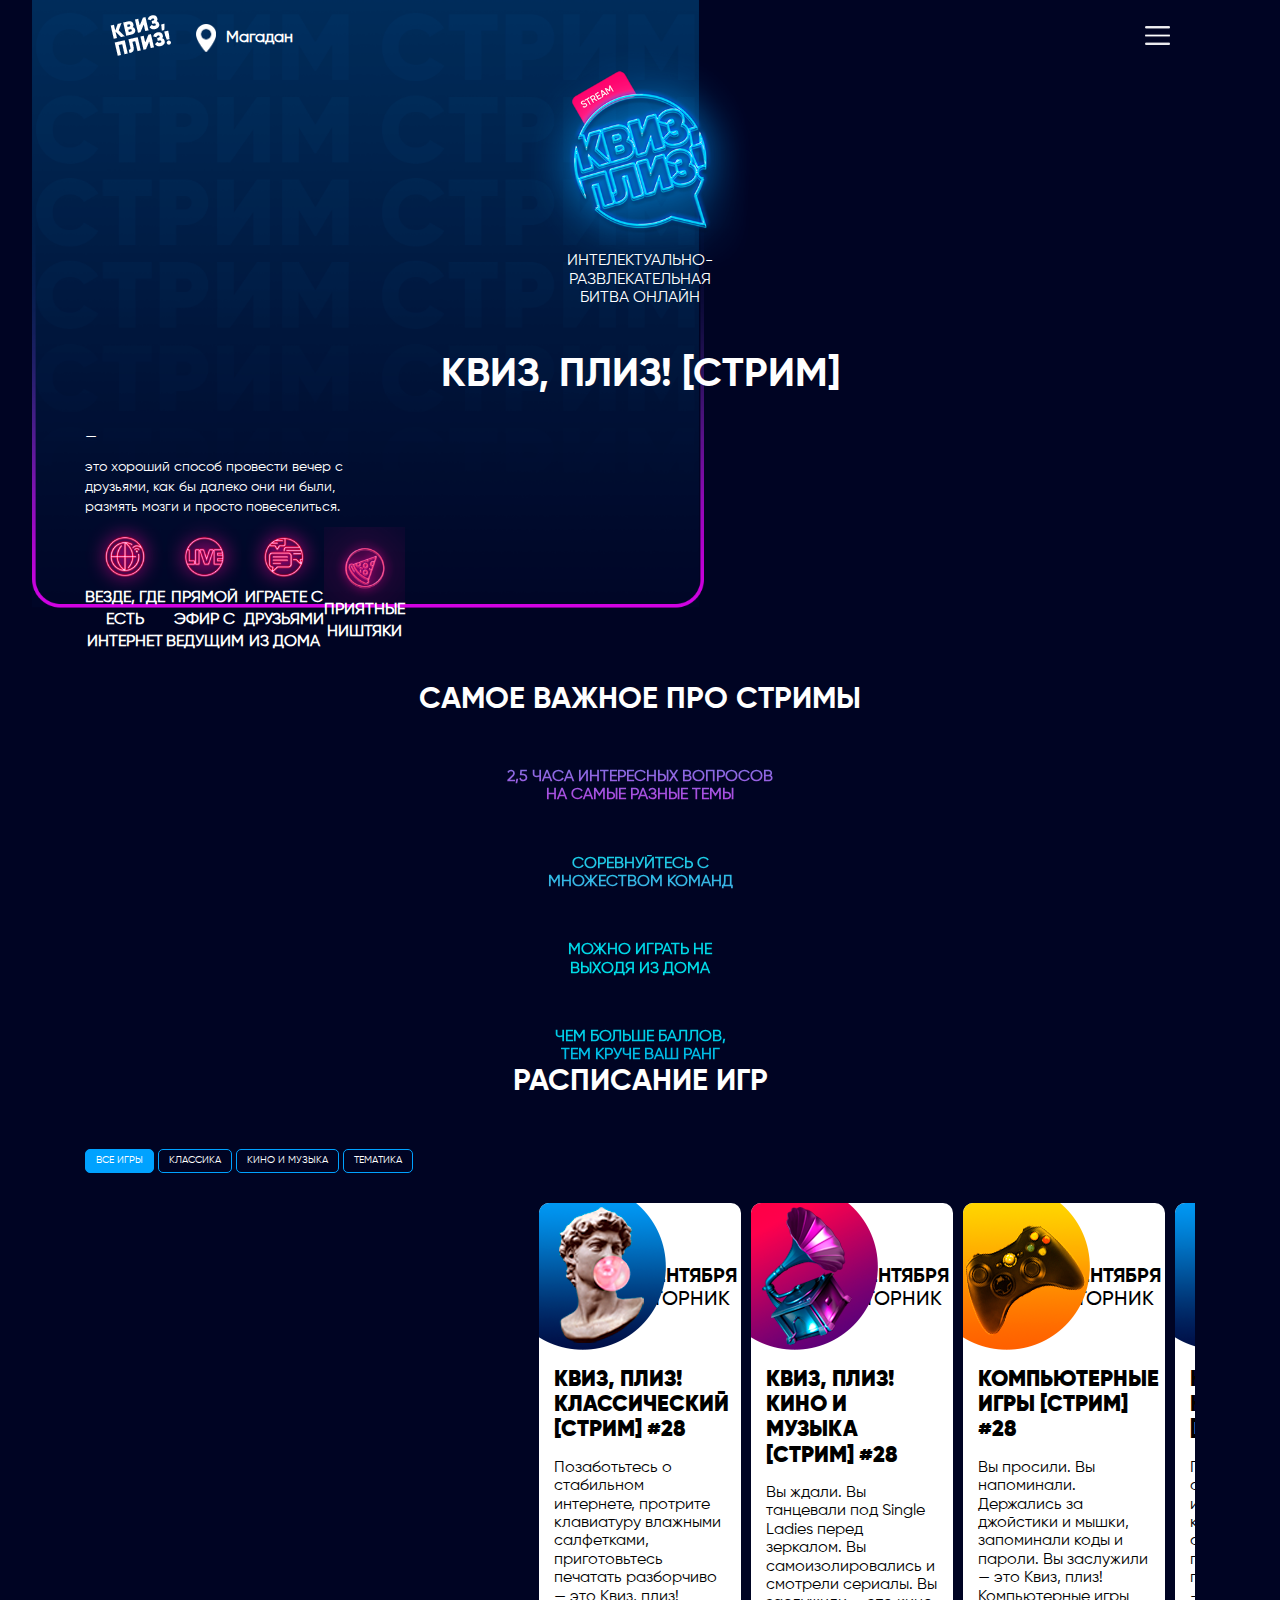
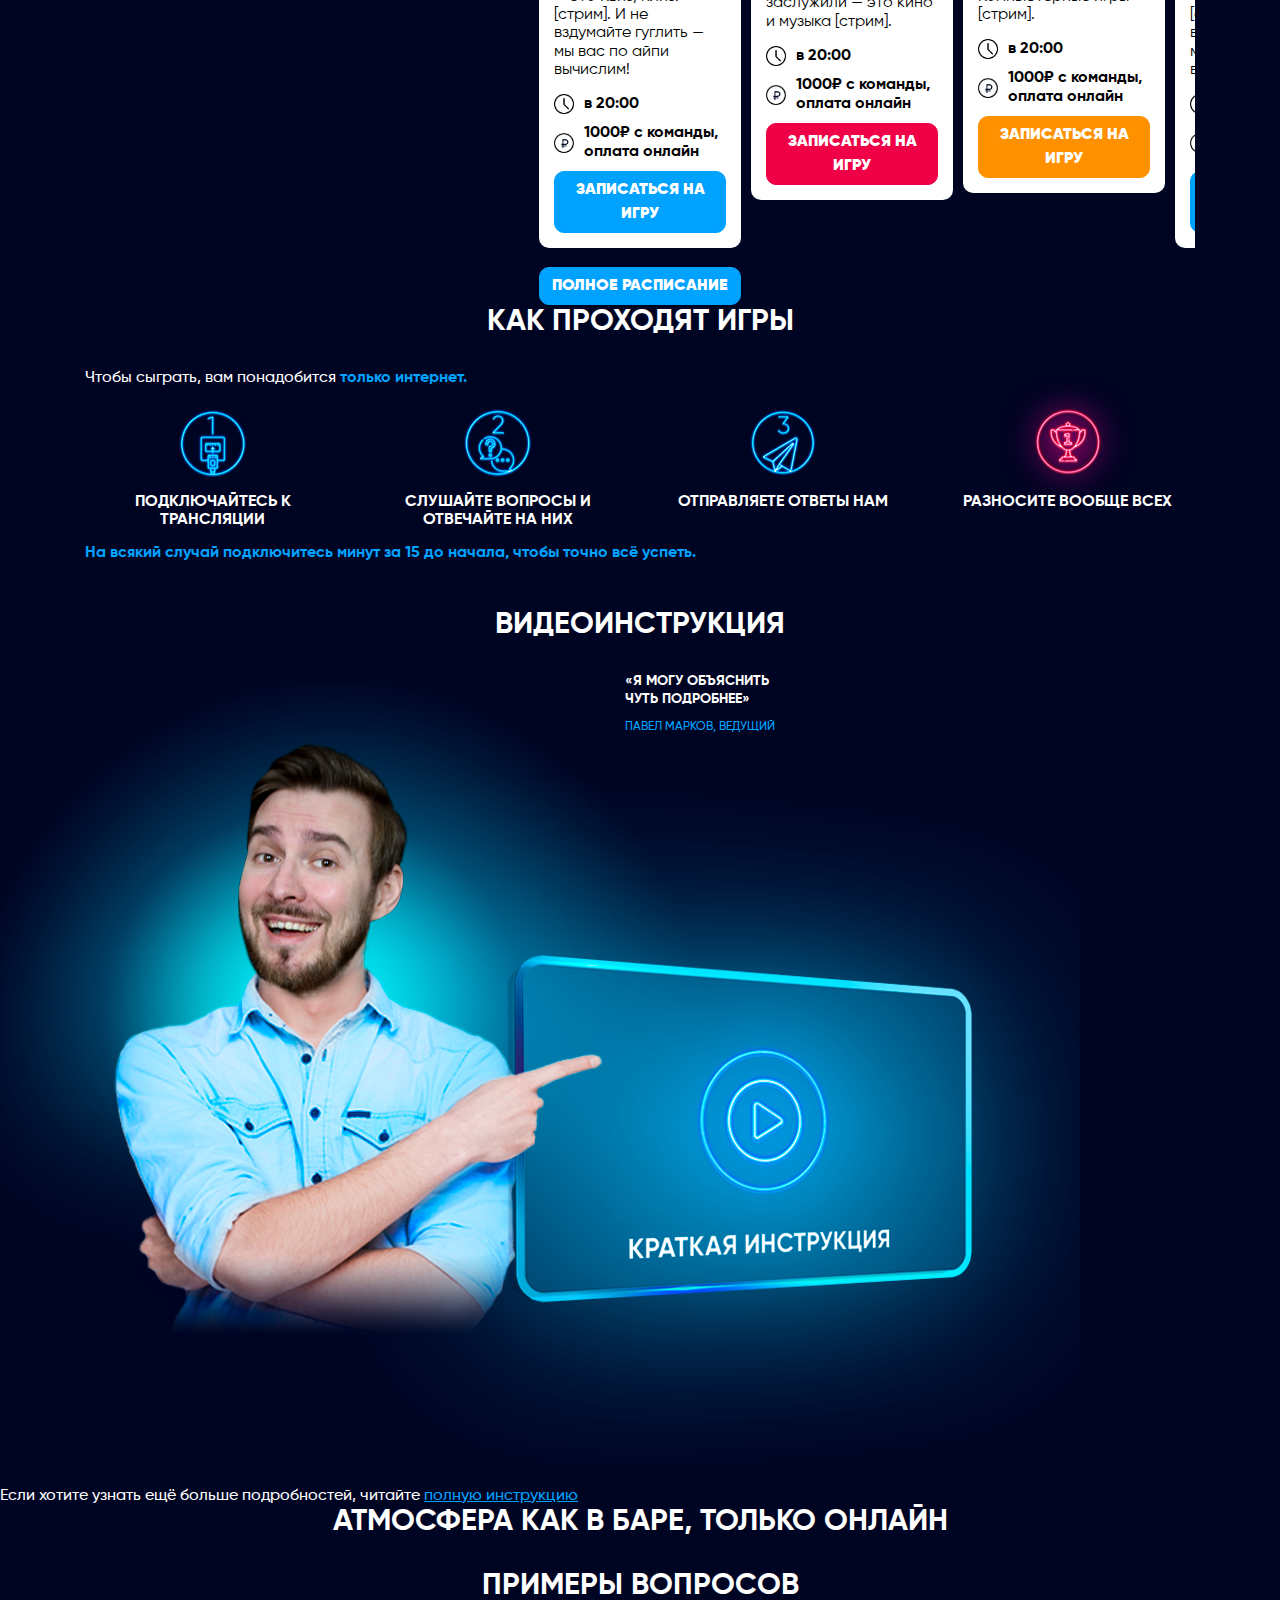
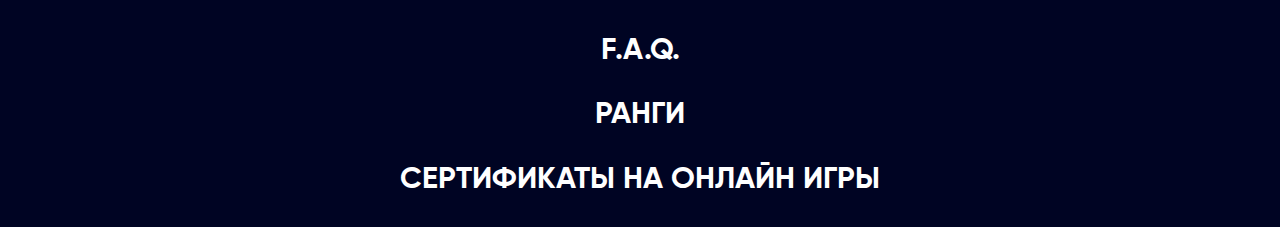
==== index.html @ df0a3393 "Update" ====
<!doctype html>

<html lang="ru">

<head>

    <meta charset="UTF-8">

    <meta name="viewport"
          content="width=device-width, user-scalable=no, initial-scale=1.0, maximum-scale=1.0, minimum-scale=1.0">

    <meta http-equiv="X-UA-Compatible" content="ie=edge">

    <title>Квиз, плиз! — интеллектуально-развлекательная битва</title>

    <link href="https://fonts.googleapis.com/css?family=Roboto&display=swap" rel="stylesheet">

    <meta property="og:url" content="quizplease.ru"/>

    <meta property="og:description" content="Интеллектуально-развлекательная битва Квиз, плиз!"/>

    <meta property="og:title" content="Квиз, плиз!"/>

    <meta property="vk:image" content="https://quizplease.ru/img/kviz_eto.jpg"/>

    <meta property="og:image" content="https://quizplease.ru/img/kviz_eto.jpg"/>

    <meta name="msapplication-TileImage" content="/ms-icon-144x144.png">

    <meta name="theme-color" content="#ffffff">

    <meta name="msapplication-TileColor" content="#ffffff">

    <link rel="apple-touch-icon" sizes="57x57" href="https://quizplease.ru/apple-icon-57x57.png">

    <link rel="apple-touch-icon" sizes="60x60" href="https://quizplease.ru/apple-icon-60x60.png">

    <link rel="apple-touch-icon" sizes="72x72" href="https://quizplease.ru/apple-icon-72x72.png">

    <link rel="apple-touch-icon" sizes="76x76" href="https://quizplease.ru/apple-icon-76x76.png">

    <link rel="apple-touch-icon" sizes="114x114" href="https://quizplease.ru/apple-icon-114x114.png">

    <link rel="apple-touch-icon" sizes="120x120" href="https://quizplease.ru/apple-icon-120x120.png">

    <link rel="apple-touch-icon" sizes="144x144" href="https://quizplease.ru/apple-icon-144x144.png">

    <link rel="apple-touch-icon" sizes="152x152" href="https://quizplease.ru/apple-icon-152x152.png">

    <link rel="apple-touch-icon" sizes="180x180" href="https://quizplease.ru/apple-icon-180x180.png">

    <link rel="icon" type="image/png" sizes="192x192" href="https://quizplease.ru/android-icon-192x192.png">

    <link rel="icon" type="image/png" sizes="32x32" href="https://quizplease.ru/favicon-32x32.png">

    <link rel="icon" type="image/png" sizes="96x96" href="https://quizplease.ru/favicon-96x96.png">

    <link rel="icon" type="image/png" sizes="16x16" href="https://quizplease.ru/favicon-16x16.png">

    <meta name="yandex-verification" content="733b50682a0b85f4"/>

    <meta name="yandex-verification" content="bbeb9ea1c57f0d8d"/>

    <link rel="stylesheet" href="css/normalize.css">

    <link rel="stylesheet" href="libs/owl/assets/owl.carousel.min.css">

    <link rel="stylesheet" href="libs/owl/assets/owl.theme.default.min.css">

    <link rel="stylesheet" href="css/style.css">
</head>
<body>


<header id="header">

    <div class="container">

        <div class="container-navbar">

            <div class="logo">
                <img src="./images/logo.png" alt="Квиз, плиз!" title="Квиз, плиз!" class="logo-img">
            </div>

            <div class="header-region">
                <div class="city-drop-main">

                    <div class="city-drop-tog">

                        <img src="./images/location.png" alt="Квиз, плиз! в твоем городе!" class="location-icon">

                        <div class="city-drop-text">Магадан</div>

                    </div>

                    <nav class="main-city-droplist">

                        <div class="h3-city-drop">В Квиз, плиз! можно поиграть в 14 странах и 111 городах</div>

                        <div class="city-grid">

                            <div class="city-droplist-column">
                                <ul>
                                    <li class="h4 h4-mb6">Россия</li>
                                    <li class="" data-slug="mgdn">
                                        <a class="city-droplink w-dropdown-link" href="https://mgdn.quizplease.ru">
                                            Магадан
                                        </a>
                                    </li>
                                    <li data-slug="almet">
                                        <a class="city-droplink w-dropdown-link"
                                           href="https://almet.quizplease.ru">Альметьевск</a>
                                    </li>
                                    <li data-slug="bal">
                                        <a class="city-droplink w-dropdown-link"
                                           href="https://bal.quizplease.ru">Балаково</a>
                                    </li>
                                    <li data-slug="brn">
                                        <a class="city-droplink w-dropdown-link"
                                           href="https://brn.quizplease.ru">Барнаул</a>
                                    </li>
                                    <li data-slug="biysk">
                                        <a class="city-droplink w-dropdown-link"
                                           href="https://biysk.quizplease.ru">Бийск</a>
                                    </li>
                                    <li data-slug="blg">
                                        <a class="city-droplink w-dropdown-link"
                                           href="https://blg.quizplease.ru">Благовещенск</a>
                                    </li>
                                    <li data-slug="vdk">
                                        <a class="city-droplink w-dropdown-link"
                                           href="https://vdk.quizplease.ru">Владивосток</a>
                                    </li>
                                    <li data-slug="vldz">
                                        <a class="city-droplink w-dropdown-link"
                                           href="https://vldz.quizplease.ru">Владикавказ</a>
                                    </li>
                                    <li data-slug="vld">
                                        <a class="city-droplink w-dropdown-link"
                                           href="https://vld.quizplease.ru">Владимир</a></li>
                                    <li data-slug="vlg"><a class="city-droplink w-dropdown-link"
                                                           href="https://vlg.quizplease.ru">Волгоград</a></li>
                                    <li data-slug="vdonsk"><a class="city-droplink w-dropdown-link"
                                                              href="https://vdonsk.quizplease.ru">Волгодонск</a></li>
                                    <li data-slug="vlz"><a class="city-droplink w-dropdown-link"
                                                           href="https://vlz.quizplease.ru">Волжский</a></li>
                                    <li data-slug="vrn"><a class="city-droplink w-dropdown-link"
                                                           href="https://vrn.quizplease.ru">Воронеж</a></li>
                                    <li data-slug="vtk"><a class="city-droplink w-dropdown-link"
                                                           href="https://vtk.quizplease.ru">Воткинск</a></li>
                                    <li data-slug="galt"><a class="city-droplink w-dropdown-link"
                                                            href="https://galt.quizplease.ru">Горно-Алтайск</a></li>
                                    <li data-slug="dzr"><a class="city-droplink w-dropdown-link"
                                                           href="https://dzr.quizplease.ru">Дзержинск</a></li>
                                    <li data-slug="ekb"><a class="city-droplink w-dropdown-link"
                                                           href="https://ekb.quizplease.ru">Екатеринбург</a></li>
                                    <li data-slug="essentuki"><a class="city-droplink w-dropdown-link"
                                                                 href="https://essentuki.quizplease.ru">Ессентуки</a>
                                    </li>
                                    <li data-slug="ivanovo"><a class="city-droplink w-dropdown-link"
                                                               href="https://ivanovo.quizplease.ru">Иваново</a></li>
                                    <li data-slug="izh"><a class="city-droplink w-dropdown-link"
                                                           href="https://izh.quizplease.ru">Ижевск</a></li>
                                    <li data-slug="irk"><a class="city-droplink w-dropdown-link"
                                                           href="https://irk.quizplease.ru">Иркутск</a></li>
                                    <li data-slug="yo"><a class="city-droplink w-dropdown-link"
                                                          href="https://yo.quizplease.ru">Йошкар-Ола</a></li>
                                    <li data-slug="kzn"><a class="city-droplink w-dropdown-link"
                                                           href="https://kzn.quizplease.ru">Казань</a></li>
                                    <li data-slug="kgd"><a class="city-droplink w-dropdown-link"
                                                           href="https://kgd.quizplease.ru">Калининград</a></li>
                                    <li data-slug="klg"><a class="city-droplink w-dropdown-link"
                                                           href="https://klg.quizplease.ru">Калуга</a></li>
                                    <li data-slug="kem"><a class="city-droplink w-dropdown-link"
                                                           href="https://kem.quizplease.ru">Кемерово</a></li>
                                    <li data-slug="kirov"><a class="city-droplink w-dropdown-link"
                                                             href="https://kirov.quizplease.ru">Киров</a></li>
                                    <li data-slug="klin"><a class="city-droplink w-dropdown-link"
                                                            href="https://klin.quizplease.ru">Клин</a></li>
                                    <li data-slug="kms"><a class="city-droplink w-dropdown-link"
                                                           href="https://kms.quizplease.ru">Комсомольск-на-Амуре</a>
                                    </li>
                                    <li data-slug="krs"><a class="city-droplink w-dropdown-link"
                                                           href="https://krs.quizplease.ru">Красноярск</a></li>
                                    <li data-slug="kgn"><a class="city-droplink w-dropdown-link"
                                                           href="https://kgn.quizplease.ru">Курган</a></li>
                                    <li data-slug="lip"><a class="city-droplink w-dropdown-link"
                                                           href="https://lip.quizplease.ru">Липецк</a></li>
                                    <li data-slug="moscow"><a class="city-droplink w-dropdown-link"
                                                              href="https://moscow.quizplease.ru">Москва</a></li>
                                    <li data-slug="chelny"><a class="city-droplink w-dropdown-link"
                                                              href="https://chelny.quizplease.ru">Набережные Челны</a>
                                    </li>
                                    <li data-slug="nhk"><a class="city-droplink w-dropdown-link"
                                                           href="https://nhk.quizplease.ru">Находка</a></li>
                                    <li data-slug="nef"><a class="city-droplink w-dropdown-link"
                                                           href="https://nef.quizplease.ru">Нефтекамск</a></li>
                                    <li data-slug="nk"><a class="city-droplink w-dropdown-link"
                                                          href="https://nk.quizplease.ru">Нижнекамск</a></li>
                                    <li data-slug="nn"><a class="city-droplink w-dropdown-link"
                                                          href="https://nn.quizplease.ru">Нижний Новгород</a></li>
                                    <li data-slug="novokuznetsk"><a class="city-droplink w-dropdown-link"
                                                                    href="https://novokuznetsk.quizplease.ru">Новокузнецк</a>
                                    </li>
                                    <li data-slug="nmsk"><a class="city-droplink w-dropdown-link"
                                                            href="https://nmsk.quizplease.ru">Новомосковск</a></li>
                                    <li data-slug="nsk"><a class="city-droplink w-dropdown-link"
                                                           href="https://nsk.quizplease.ru">Новосибирск</a></li>
                                    <li data-slug="nur"><a class="city-droplink w-dropdown-link"
                                                           href="https://nur.quizplease.ru">Новый Уренгой</a></li>
                                    <li data-slug="obn"><a class="city-droplink w-dropdown-link"
                                                           href="https://obn.quizplease.ru">Обнинск</a></li>
                                    <li data-slug="okt"><a class="city-droplink w-dropdown-link"
                                                           href="https://okt.quizplease.ru">Октябрьский</a></li>
                                    <li data-slug="omsk"><a class="city-droplink w-dropdown-link"
                                                            href="https://omsk.quizplease.ru">Омск</a></li>
                                    <li data-slug="orenburg"><a class="city-droplink w-dropdown-link"
                                                                href="https://orenburg.quizplease.ru">Оренбург</a></li>
                                    <li data-slug="penza"><a class="city-droplink w-dropdown-link"
                                                             href="https://penza.quizplease.ru">Пенза</a></li>
                                    <li data-slug="perm"><a class="city-droplink w-dropdown-link"
                                                            href="https://perm.quizplease.ru">Пермь</a></li>
                                    <li data-slug="ptz"><a class="city-droplink w-dropdown-link"
                                                           href="https://ptz.quizplease.ru">Петрозаводск</a></li>
                                    <li data-slug="pk"><a class="city-droplink w-dropdown-link"
                                                          href="https://pk.quizplease.ru">Петропавловск-Камчатский</a>
                                    </li>
                                    <li data-slug="pskov"><a class="city-droplink w-dropdown-link"
                                                             href="https://pskov.quizplease.ru">Псков</a></li>
                                    <li data-slug="pyatigorsk"><a class="city-droplink w-dropdown-link"
                                                                  href="https://pyatigorsk.quizplease.ru">Пятигорск</a>
                                    </li>
                                    <li data-slug="rostov"><a class="city-droplink w-dropdown-link"
                                                              href="https://rostov.quizplease.ru">Ростов-на-Дону</a>
                                    </li>
                                    <li data-slug="smr"><a class="city-droplink w-dropdown-link"
                                                           href="https://smr.quizplease.ru">Самара</a></li>
                                    <li data-slug="spb"><a class="city-droplink w-dropdown-link"
                                                           href="https://spb.quizplease.ru">Санкт-Петербург</a></li>
                                    <li data-slug="saratov"><a class="city-droplink w-dropdown-link"
                                                               href="https://saratov.quizplease.ru">Саратов</a></li>
                                    <li data-slug="stav"><a class="city-droplink w-dropdown-link"
                                                            href="https://stav.quizplease.ru">Ставрополь</a></li>
                                    <li data-slug="str"><a class="city-droplink w-dropdown-link"
                                                           href="https://str.quizplease.ru">Стерлитамак</a></li>
                                    <li data-slug="sur"><a class="city-droplink w-dropdown-link"
                                                           href="https://sur.quizplease.ru">Сургут</a></li>
                                    <li data-slug="sktv"><a class="city-droplink w-dropdown-link"
                                                            href="https://sktv.quizplease.ru">Сыктывкар</a></li>
                                    <li data-slug="tagan"><a class="city-droplink w-dropdown-link"
                                                             href="https://tagan.quizplease.ru">Таганрог</a></li>
                                    <li data-slug="tmb"><a class="city-droplink w-dropdown-link"
                                                           href="https://tmb.quizplease.ru">Тамбов</a></li>
                                    <li data-slug="tlt"><a class="city-droplink w-dropdown-link"
                                                           href="https://tlt.quizplease.ru">Тольятти</a></li>
                                    <li data-slug="tomsk"><a class="city-droplink w-dropdown-link"
                                                             href="https://tomsk.quizplease.ru">Томск</a></li>
                                    <li data-slug="tmz"><a class="city-droplink w-dropdown-link"
                                                           href="https://tmz.quizplease.ru">Туймазы</a></li>
                                    <li data-slug="tula"><a class="city-droplink w-dropdown-link"
                                                            href="https://tula.quizplease.ru">Тула</a></li>
                                    <li data-slug="tmn"><a class="city-droplink w-dropdown-link"
                                                           href="https://tmn.quizplease.ru">Тюмень</a></li>
                                    <li data-slug="uss"><a class="city-droplink w-dropdown-link"
                                                           href="https://uss.quizplease.ru">Уссурийск</a></li>
                                    <li data-slug="ufa"><a class="city-droplink w-dropdown-link"
                                                           href="https://ufa.quizplease.ru">Уфа</a></li>
                                    <li data-slug="khv"><a class="city-droplink w-dropdown-link"
                                                           href="https://khv.quizplease.ru">Хабаровск</a></li>
                                    <li data-slug="cheb"><a class="city-droplink w-dropdown-link"
                                                            href="https://cheb.quizplease.ru">Чебоксары</a></li>
                                    <li data-slug="che"><a class="city-droplink w-dropdown-link"
                                                           href="https://che.quizplease.ru">Челябинск</a></li>
                                    <li data-slug="chita"><a class="city-droplink w-dropdown-link"
                                                             href="https://chita.quizplease.ru">Чита</a></li>
                                    <li data-slug="shahty"><a class="city-droplink w-dropdown-link"
                                                              href="https://shahty.quizplease.ru">Шахты</a></li>
                                    <li data-slug="eng"><a class="city-droplink w-dropdown-link"
                                                           href="https://eng.quizplease.ru">Энгельс</a></li>
                                    <li data-slug="sakh"><a class="city-droplink w-dropdown-link"
                                                            href="https://sakh.quizplease.ru">Южно-Сахалинск</a></li>
                                    <li data-slug="yar"><a class="city-droplink w-dropdown-link"
                                                           href="https://yar.quizplease.ru">Ярославль</a></li>
                                    <li class="city-droplink w-dropdown-link"
                                        style="font-weight:100; font-style: italic;">
                                        Республика Крым
                                    </li>
                                    <li data-slug="svs"><a class="city-droplink w-dropdown-link"
                                                           href="https://svs.quizplease.ru">Севастополь</a></li>
                                    <li data-slug="simf"><a class="city-droplink w-dropdown-link"
                                                            href="https://simf.quizplease.ru">Симферополь</a></li>
                                    <li class="h4 h4-mb6">Беларусь</li>
                                    <li data-slug="brest"><a class="city-droplink w-dropdown-link"
                                                             href="https://brest.quizplease.ru">Брест</a></li>
                                    <li data-slug="minsk"><a class="city-droplink w-dropdown-link"
                                                             href="https://minsk.quizplease.ru">Минск</a></li>
                                    <li class="h4 h4-mb6">Великобритания</li>
                                    <li data-slug="lnd"><a class="city-droplink w-dropdown-link"
                                                           href="https://lnd.quizplease.ru">Лондон</a></li>
                                    <li class="h4 h4-mb6">Германия</li>
                                    <li data-slug="berlin"><a class="city-droplink w-dropdown-link"
                                                              href="https://berlin.quizplease.ru">Берлин</a></li>
                                    <li class="h4 h4-mb6">Израиль</li>
                                    <li data-slug="beer"><a class="city-droplink w-dropdown-link"
                                                            href="https://beer.quizplease.ru">Беэр-Шева</a></li>
                                    <li data-slug="jrs"><a class="city-droplink w-dropdown-link"
                                                           href="https://jrs.quizplease.ru">Иерусалим</a></li>
                                    <li data-slug="tlv"><a class="city-droplink w-dropdown-link"
                                                           href="https://tlv.quizplease.ru">Тель-Авив</a></li>
                                    <li data-slug="haifa"><a class="city-droplink w-dropdown-link"
                                                             href="https://haifa.quizplease.ru">Хайфа</a></li>
                                    <li class="h4 h4-mb6">Казахстан</li>
                                    <li data-slug="aktau"><a class="city-droplink w-dropdown-link"
                                                             href="https://aktau.quizplease.ru">Актау</a></li>
                                    <li data-slug="aktobe"><a class="city-droplink w-dropdown-link"
                                                              href="https://aktobe.quizplease.ru">Актобе</a></li>
                                    <li data-slug="almaty"><a class="city-droplink w-dropdown-link"
                                                              href="https://almaty.quizplease.ru">Алматы</a></li>
                                    <li data-slug="atyrau"><a class="city-droplink w-dropdown-link"
                                                              href="https://atyrau.quizplease.ru">Атырау</a></li>
                                    <li data-slug="krg"><a class="city-droplink w-dropdown-link"
                                                           href="https://krg.quizplease.ru">Караганда</a></li>
                                    <li data-slug="ns"><a class="city-droplink w-dropdown-link"
                                                          href="https://ns.quizplease.ru">Нур-Султан (Астана) </a></li>
                                    <li data-slug="pvl"><a class="city-droplink w-dropdown-link"
                                                           href="https://pvl.quizplease.ru">Павлодар</a></li>
                                    <li data-slug="ridder"><a class="city-droplink w-dropdown-link"
                                                              href="https://ridder.quizplease.ru">Риддер</a></li>
                                    <li data-slug="semey"><a class="city-droplink w-dropdown-link"
                                                             href="https://semey.quizplease.ru">Семей</a></li>
                                    <li data-slug="tmr"><a class="city-droplink w-dropdown-link"
                                                           href="https://tmr.quizplease.ru">Темиртау</a></li>
                                    <li data-slug="uralsk"><a class="city-droplink w-dropdown-link"
                                                              href="https://uralsk.quizplease.ru">Уральск</a></li>
                                    <li data-slug="ukg"><a class="city-droplink w-dropdown-link"
                                                           href="https://ukg.quizplease.ru">Усть-Каменогорск</a></li>
                                    <li data-slug="shymkent"><a class="city-droplink w-dropdown-link"
                                                                href="https://shymkent.quizplease.ru">Шымкент</a></li>
                                    <li class="h4 h4-mb6">Канада</li>
                                    <li data-slug="gta"><a class="city-droplink w-dropdown-link"
                                                           href="https://gta.quizplease.ru">Торонто</a></li>
                                    <li class="h4 h4-mb6">Кипр</li>
                                    <li data-slug="lms"><a class="city-droplink w-dropdown-link"
                                                           href="https://lms.quizplease.ru">Лимассол</a></li>
                                    <li class="h4 h4-mb6">Киргизия</li>
                                    <li data-slug="bishkek"><a class="city-droplink w-dropdown-link"
                                                               href="https://bishkek.quizplease.ru">Бишкек</a></li>
                                    <li class="h4 h4-mb6">Китай</li>
                                    <li data-slug="bj"><a class="city-droplink w-dropdown-link"
                                                          href="https://bj.quizplease.ru">Пекин</a></li>
                                    <li data-slug="shanghai"><a class="city-droplink w-dropdown-link"
                                                                href="https://shanghai.quizplease.ru">Шанхай</a></li>
                                    <li class="h4 h4-mb6">Латвия</li>
                                    <li data-slug="riga"><a class="city-droplink w-dropdown-link"
                                                            href="https://riga.quizplease.ru">Рига</a></li>
                                    <li class="h4 h4-mb6">США</li>
                                    <li data-slug="boston"><a class="city-droplink w-dropdown-link"
                                                              href="https://boston.quizplease.ru">Бостон</a></li>
                                    <li data-slug="nyc"><a class="city-droplink w-dropdown-link"
                                                           href="https://nyc.quizplease.ru">Нью-Йорк</a></li>
                                    <li data-slug="phi"><a class="city-droplink w-dropdown-link"
                                                           href="https://phi.quizplease.ru">Филадельфия</a></li>
                                    <li class="h4 h4-mb6">Узбекистан</li>
                                    <li data-slug="tashkent"><a class="city-droplink w-dropdown-link"
                                                                href="https://tashkent.quizplease.ru">Ташкент</a></li>
                                    <li class="h4 h4-mb6">Фиджи</li>
                                    <li data-slug="suva"><a class="city-droplink w-dropdown-link"
                                                            href="https://suva.quizplease.ru">Сува</a></li>
                                </ul>
                            </div>
                        </div>

                    </nav>

                </div>
            </div>

            <div class="menu-flex-1"></div>
            <div class="hamburger-menu">
                <img src="./images/bars.png" alt="Меню" class="hamburger-menu-icon">
            </div>

            <nav role="navigation" class="menu-navbar">

                <a href="/faq" class="link-navbar">

                    <div>Как проходят игры</div>

                </a>


                <a href="/schedule" class="link-navbar">

                    <div>Расписание</div>

                </a>


                <a href="/questions" class="link-navbar">

                    <div>Вопросы</div>

                </a>

                <a href="/rankes" class="link-navbar">

                    <div>Ранги</div>

                </a>

            </nav>

        </div>

    </div>

</header>

<main id="main">

    <section class="first-screen">

        <img src="./images/logo_neon.png" alt="Интеллектуально-развлекательная битва Квиз, плиз!"
             title="Интеллектуально-развлекательная битва Квиз, плиз!" class="logo-neon">

        <div class="subtitle">

            Интелектуально-Развлекательная Битва Онлайн

        </div>

        <div class="container">

            <div class="row">

                <div class="col-lg-12">

                    <div class="description">

                        <div class="title">

                            КВИЗ, ПЛИЗ! [стрим]

                        </div>

                        <div class="hide-sm">

                            —

                        </div>

                        <div class="content">

                            это хороший способ провести вечер с друзьями, как бы далеко они ни были, размять мозги и
                            просто
                            повеселиться.

                        </div>

                    </div>

                    <div class="icons">

                        <div class="icon">

                            <img src="./images/icon_online.png" alt="Везде, где есть интернет"
                                 title="Везде, где есть интернет">

                            <div class="icon-text">

                                Везде, где есть интернет

                            </div>

                        </div>

                        <div class="icon">

                            <img src="./images/icon_live.png" alt="Прямой эфир с ведущим" title="Прямой эфир с ведущим">

                            <div class="icon-text">

                                Прямой эфир с ведущим

                            </div>

                        </div>

                        <div class="icon">

                            <img src="./images/icon_chatt.png" alt="Играете с друзьями из дома"
                                 title="Играете с друзьями из дома">

                            <div class="icon-text">

                                Играете с друзьями из дома

                            </div>

                        </div>

                        <div class="icon hide-sm">

                            <img src="./images/icon_pizza.png" alt="Приятные ништяки" title="Приятные ништяки">

                            <div class="icon-text">

                                Приятные ништяки

                            </div>

                        </div>

                    </div>

                </div>

            </div>

        </div>

    </section>

    <section class="most-important-screen">

        <div class="title hide-sm">

            Самое важное про стримы

        </div>

        <div class="description">

            <div class="item item1">

                2,5 часа интересных вопросов на самые разные темы

            </div>

            <div class="item item2">

                Соревнуйтесь с множеством команд

            </div>

            <div class="item item3">

                Можно играть не выходя из дома

            </div>

            <div class="item item4">

                Чем больше баллов, тем круче ваш ранг

            </div>

        </div>


        <div class="only-sm">

            <img src="./images/mobile_notebook.png" alt="Можно играть не выходя из дома">

        </div>

    </section>

    <section class="schedule">

        <div class="container">

            <div class="row">

                <div class="col-lg-12">

                    <div class="title">

                        Расписание игр

                    </div>

                    <div class="owl-filter-bar">

                        <!-- Для фильтра "Все игры" data-owl-filter="*" -->
                        <button class="owl-filter-bar-item active" data-owl-filter="*">Все игры</button>

                        <!-- Для остальных фильтров data-owl-filter=".class" -->
                        <button class="owl-filter-bar-item" data-owl-filter=".classic">Классика</button>

                        <button class="owl-filter-bar-item" data-owl-filter=".cinema-and-music">Кино и музыка</button>

                        <button class="owl-filter-bar-item" data-owl-filter=".theme">Тематика</button>

                    </div>
                    <div class="owl-carousel">

                        <div class="carousel-cell classic">

                            <div class="card">
                                <div class="card-header">

                                    <div class="game-image">

                                        <img src="./images/game_1.png" alt="Квиз Плиз! Классика">

                                    </div>

                                    <div class="date">

                                        <div class="game-date-string">28 Сентября</div>

                                        <div class="game-day-string">Вторник</div>

                                    </div>

                                </div>

                                <div class="card-body">

                                    <div class="game-title">

                                        КВИЗ, ПЛИЗ! классический [стрим] #28

                                    </div>

                                    <div class="game-description">

                                        Позаботьтесь о стабильном интернете, протрите клавиатуру влажными салфетками,
                                        приготовьтесь печатать разборчиво — это Квиз, плиз! [стрим]. И не вздумайте
                                        гуглить — мы вас по айпи вычислим!

                                    </div>

                                    <div class="game-meta">

                                        <div class="game-time">

                                            <img src="./images/icon_clock.png" alt="Игра начнется в 20:00">

                                            в 20:00

                                        </div>

                                        <div class="game-money">

                                            <img src="./images/icon_currency.png"
                                                 alt="Стоимость игры в 1000$ с комманды">

                                            1000₽ с команды,
                                            оплата онлайн

                                        </div>

                                    </div>

                                    <div class="game-action">

                                        <a href="#" class="btn btn-primary block">Записаться на игру</a>

                                    </div>

                                </div>

                            </div>

                        </div>

                        <div class="carousel-cell cinema-and-music">

                            <div class="card">

                                <div class="card-header">

                                    <div class="game-image">

                                        <img src="./images/game_2.png" alt="Квиз Плиз! Кино и Музыка">

                                    </div>

                                    <div class="date">

                                        <div class="game-date-string">28 Сентября</div>

                                        <div class="game-day-string">Вторник</div>

                                    </div>

                                </div>

                                <div class="card-body">

                                    <div class="game-title">

                                        КВИЗ, ПЛИЗ! КИНО И МУЗЫКА [стрим] #28

                                    </div>

                                    <div class="game-description">

                                        Вы ждали. Вы танцевали под Single Ladies перед зеркалом. Вы самоизолировались и
                                        смотрели сериалы. Вы заслужили — это кино и музыка [стрим].

                                    </div>

                                    <div class="game-meta">

                                        <div class="game-time">

                                            <img src="./images/icon_clock.png" alt="Игра начнется в 20:00">

                                            в 20:00

                                        </div>

                                        <div class="game-money">

                                            <img src="./images/icon_currency.png"

                                                 alt="Стоимость игры в 1000$ с комманды">

                                            1000₽ с команды,
                                            оплата онлайн

                                        </div>

                                    </div>

                                    <div class="game-action">

                                        <a href="#" class="btn btn-primary block">Записаться на игру</a>

                                    </div>

                                </div>

                            </div>

                        </div>

                        <div class="carousel-cell theme">

                            <div class="card">

                                <div class="card-header">

                                    <div class="game-image">

                                        <img src="./images/game_3.png" alt="Квиз Плиз! Тематика">

                                    </div>

                                    <div class="date">

                                        <div class="game-date-string">28 Сентября</div>

                                        <div class="game-day-string">Вторник</div>

                                    </div>

                                </div>

                                <div class="card-body">

                                    <div class="game-title">

                                        компьютерные игры [стрим] #28

                                    </div>

                                    <div class="game-description">

                                        Вы просили. Вы напоминали. Держались за джойстики и мышки, запоминали коды и
                                        пароли.
                                        Вы заслужили — это Квиз, плиз! Компьютерные игры [стрим].

                                    </div>

                                    <div class="game-meta">

                                        <div class="game-time">

                                            <img src="./images/icon_clock.png" alt="Игра начнется в 20:00">

                                            в 20:00

                                        </div>

                                        <div class="game-money">

                                            <img src="./images/icon_currency.png"
                                                 alt="Стоимость игры в 1000$ с комманды">

                                            1000₽ с команды,
                                            оплата онлайн

                                        </div>

                                    </div>

                                    <div class="game-action">

                                        <a href="#" class="btn btn-primary block">Записаться на игру</a>

                                    </div>

                                </div>

                            </div>


                        </div>

                        <div class="carousel-cell classic">

                            <div class="card">
                                <div class="card-header">

                                    <div class="game-image">

                                        <img src="./images/game_1.png" alt="Квиз Плиз! Классика">

                                    </div>

                                    <div class="date">

                                        <div class="game-date-string">28 Сентября</div>

                                        <div class="game-day-string">Вторник</div>

                                    </div>

                                </div>

                                <div class="card-body">

                                    <div class="game-title">

                                        КВИЗ, ПЛИЗ! классический [стрим] #28

                                    </div>

                                    <div class="game-description">

                                        Позаботьтесь о стабильном интернете, протрите клавиатуру влажными салфетками,
                                        приготовьтесь печатать разборчиво — это Квиз, плиз! [стрим]. И не вздумайте
                                        гуглить — мы вас по айпи вычислим!

                                    </div>

                                    <div class="game-meta">

                                        <div class="game-time">

                                            <img src="./images/icon_clock.png" alt="Игра начнется в 20:00">

                                            в 20:00

                                        </div>

                                        <div class="game-money">

                                            <img src="./images/icon_currency.png"
                                                 alt="Стоимость игры в 1000$ с комманды">

                                            1000₽ с команды,
                                            оплата онлайн

                                        </div>

                                    </div>

                                    <div class="game-action">

                                        <a href="#" class="btn btn-primary block">Записаться на игру</a>

                                    </div>

                                </div>

                            </div>

                        </div>

                        <div class="carousel-cell classic">

                            <div class="card">
                                <div class="card-header">

                                    <div class="game-image">

                                        <img src="./images/game_1.png" alt="Квиз Плиз! Классика">

                                    </div>

                                    <div class="date">

                                        <div class="game-date-string">28 Сентября</div>

                                        <div class="game-day-string">Вторник</div>

                                    </div>

                                </div>

                                <div class="card-body">

                                    <div class="game-title">

                                        КВИЗ, ПЛИЗ! классический [стрим] #28

                                    </div>

                                    <div class="game-description">

                                        Позаботьтесь о стабильном интернете, протрите клавиатуру влажными салфетками,
                                        приготовьтесь печатать разборчиво — это Квиз, плиз! [стрим]. И не вздумайте
                                        гуглить — мы вас по айпи вычислим!

                                    </div>

                                    <div class="game-meta">

                                        <div class="game-time">

                                            <img src="./images/icon_clock.png" alt="Игра начнется в 20:00">

                                            в 20:00

                                        </div>

                                        <div class="game-money">

                                            <img src="./images/icon_currency.png"
                                                 alt="Стоимость игры в 1000$ с комманды">

                                            1000₽ с команды,
                                            оплата онлайн

                                        </div>

                                    </div>

                                    <div class="game-action">

                                        <a href="#" class="btn btn-primary block">Записаться на игру</a>

                                    </div>

                                </div>

                            </div>

                        </div>

                        <div class="carousel-cell theme">

                            <div class="card">

                                <div class="card-header">

                                    <div class="game-image">

                                        <img src="./images/game_3.png" alt="Квиз Плиз! Тематика">

                                    </div>

                                    <div class="date">

                                        <div class="game-date-string">28 Сентября</div>

                                        <div class="game-day-string">Вторник</div>

                                    </div>

                                </div>

                                <div class="card-body">

                                    <div class="game-title">

                                        компьютерные игры [стрим] #28

                                    </div>

                                    <div class="game-description">

                                        Вы просили. Вы напоминали. Держались за джойстики и мышки, запоминали коды и
                                        пароли.
                                        Вы заслужили — это Квиз, плиз! Компьютерные игры [стрим].

                                    </div>

                                    <div class="game-meta">

                                        <div class="game-time">

                                            <img src="./images/icon_clock.png" alt="Игра начнется в 20:00">

                                            в 20:00

                                        </div>

                                        <div class="game-money">

                                            <img src="./images/icon_currency.png"
                                                 alt="Стоимость игры в 1000$ с комманды">

                                            1000₽ с команды,
                                            оплата онлайн

                                        </div>

                                    </div>

                                    <div class="game-action">

                                        <a href="#" class="btn btn-primary block">Записаться на игру</a>

                                    </div>

                                </div>

                            </div>


                        </div>

                        <div class="carousel-cell cinema-and-music">

                            <div class="card">

                                <div class="card-header">

                                    <div class="game-image">

                                        <img src="./images/game_2.png" alt="Квиз Плиз! Кино и Музыка">

                                    </div>

                                    <div class="date">

                                        <div class="game-date-string">28 Сентября</div>

                                        <div class="game-day-string">Вторник</div>

                                    </div>

                                </div>

                                <div class="card-body">

                                    <div class="game-title">

                                        КВИЗ, ПЛИЗ! КИНО И МУЗЫКА [стрим] #28

                                    </div>

                                    <div class="game-description">

                                        Вы ждали. Вы танцевали под Single Ladies перед зеркалом. Вы самоизолировались и
                                        смотрели сериалы. Вы заслужили — это кино и музыка [стрим].

                                    </div>

                                    <div class="game-meta">

                                        <div class="game-time">

                                            <img src="./images/icon_clock.png" alt="Игра начнется в 20:00">

                                            в 20:00

                                        </div>

                                        <div class="game-money">

                                            <img src="./images/icon_currency.png"

                                                 alt="Стоимость игры в 1000$ с комманды">

                                            1000₽ с команды,
                                            оплата онлайн

                                        </div>

                                    </div>

                                    <div class="game-action">

                                        <a href="#" class="btn btn-primary block">Записаться на игру</a>

                                    </div>

                                </div>

                            </div>

                        </div>

                        <div class="carousel-cell theme">

                            <div class="card">

                                <div class="card-header">

                                    <div class="game-image">

                                        <img src="./images/game_3.png" alt="Квиз Плиз! Тематика">

                                    </div>

                                    <div class="date">

                                        <div class="game-date-string">28 Сентября</div>

                                        <div class="game-day-string">Вторник</div>

                                    </div>

                                </div>

                                <div class="card-body">

                                    <div class="game-title">

                                        компьютерные игры [стрим] #28

                                    </div>

                                    <div class="game-description">

                                        Вы просили. Вы напоминали. Держались за джойстики и мышки, запоминали коды и
                                        пароли.
                                        Вы заслужили — это Квиз, плиз! Компьютерные игры [стрим].

                                    </div>

                                    <div class="game-meta">

                                        <div class="game-time">

                                            <img src="./images/icon_clock.png" alt="Игра начнется в 20:00">

                                            в 20:00

                                        </div>

                                        <div class="game-money">

                                            <img src="./images/icon_currency.png"
                                                 alt="Стоимость игры в 1000$ с комманды">

                                            1000₽ с команды,
                                            оплата онлайн

                                        </div>

                                    </div>

                                    <div class="game-action">

                                        <a href="#" class="btn btn-primary block">Записаться на игру</a>

                                    </div>

                                </div>

                            </div>


                        </div>

                        <div class="carousel-cell cinema-and-music">

                            <div class="card">

                                <div class="card-header">

                                    <div class="game-image">

                                        <img src="./images/game_2.png" alt="Квиз Плиз! Кино и Музыка">

                                    </div>

                                    <div class="date">

                                        <div class="game-date-string">28 Сентября</div>

                                        <div class="game-day-string">Вторник</div>

                                    </div>

                                </div>

                                <div class="card-body">

                                    <div class="game-title">

                                        КВИЗ, ПЛИЗ! КИНО И МУЗЫКА [стрим] #28

                                    </div>

                                    <div class="game-description">

                                        Вы ждали. Вы танцевали под Single Ladies перед зеркалом. Вы самоизолировались и
                                        смотрели сериалы. Вы заслужили — это кино и музыка [стрим].

                                    </div>

                                    <div class="game-meta">

                                        <div class="game-time">

                                            <img src="./images/icon_clock.png" alt="Игра начнется в 20:00">

                                            в 20:00

                                        </div>

                                        <div class="game-money">

                                            <img src="./images/icon_currency.png"

                                                 alt="Стоимость игры в 1000$ с комманды">

                                            1000₽ с команды,
                                            оплата онлайн

                                        </div>

                                    </div>

                                    <div class="game-action">

                                        <a href="#" class="btn btn-primary block">Записаться на игру</a>

                                    </div>

                                </div>

                            </div>

                        </div>

                    </div>

                    <div class="text-center">
                        <a href="#" class="btn btn-primary">Полное расписание</a>
                    </div>

                </div>

            </div>

        </div>

    </section>

    <section class="how-to-pass">
        <div class="container">

            <div class="title">
                Как проходят игры
            </div>

            <div class="description">
                Чтобы сыграть, вам понадобится <span class="blue-marker">только интернет.</span>
            </div>

            <div class="row">

                <div class="col-lg-3">

                    <div class="how-to-pass-icon">

                        <img src="./images/online_game_1.png" alt="Подключайтесь к  трансляции">

                    </div>

                    <div class="subtitle">

                        Подключайтесь к трансляции

                    </div>

                </div>

                <div class="col-lg-3">

                    <div class="how-to-pass-icon">

                        <img src="./images/online_game_2.png" alt="Слушайте вопросы и отвечайте на них">

                    </div>

                    <div class="subtitle">

                        Слушайте вопросы и отвечайте на них

                    </div>

                </div>

                <div class="col-lg-3">

                    <div class="how-to-pass-icon">

                        <img src="./images/online_game_3.png" alt="Отправляете ответы нам">

                    </div>

                    <div class="subtitle">

                        Отправляете ответы нам

                    </div>

                </div>

                <div class="col-lg-3">

                    <div class="how-to-pass-icon">

                        <img src="./images/online_game_4.png" alt="Отправляете ответы нам">

                    </div>

                    <div class="subtitle">

                        Разносите вообще всех

                    </div>

                </div>

            </div>

            <div class="subdescription">

                <span class="blue-marker">

                На всякий случай подключитесь минут за 15 до начала, чтобы точно всё успеть.

                    </span>

            </div>

        </div>

    </section>

    <section class="video-instruction">

        <div class="title">

            Видеоинструкция

        </div>

        <div class="video-instruction-box">

            <img src="./images/mobile_video_instruction.png" alt="Видеоинструкция">

            <div class="text">

                <div class="first">

                    «Я могу объяснить чуть подробнее»

                </div>
                <div class="author">

                    Павел Марков, Ведущий

                </div>

            </div>

        </div>

        <div class="description">

            Если хотите узнать ещё больше подробностей, читайте <a href="#" class="link">полную инструкцию</a>

        </div>


    </section>


    <section class="atmosphere">

        <div class="title">

            Атмосфера как в баре, только онлайн

        </div>

        <div class="insta-slider">

        </div>


    </section>

    <section class="question-examples">

        <div class="title">Примеры вопросов</div>

    </section>

    <section class="faq">

        <div class="title">F.A.Q.</div>

    </section>

    <section class="rankes">

        <div class="title">Ранги</div>

    </section>

    <section class="certificates">

        <div class="title">Сертификаты на онлайн игры</div>

    </section>




</main>

<footer id="footer">

</footer>

<!-- SCRIPTS -->

<script src="libs/jquery-3.5.1.min.js"></script>

<script src="libs/owl/owl.carousel.min.js"></script>

<script src="libs/owl/owlcarousel2-filter.min.js"></script>

<script src="js/script.js"></script>

<!-- END SCRIPTS-->

</body>

</html>
---- css/style.css ----
/**
 * Theme Name:  Quiz Please
 * Theme URI:   https://quizplease.ru/
 * Author:      Max Voitsekhovsky
 * Author URI:  https://voitsekhovsky.studio/
 * Description: New Design
 * Version:     Версия темы. Пример: 1.0
 */

/* Main */

/*Черный (Густой) Black (Heavy)*/
@font-face {
    font-family: "Gilroy-Black";
    src: url("../fonts/gilroy/Gilroy-Black.ttf");
    font-weight: 900;
    font-style: normal;
}

/*Дополнительный жирный (Сверхжирный) Extra Bold (Ultra Bold)*/
@font-face {
    font-family: "Gilroy-ExtraBold";
    src: url("../fonts/gilroy/Gilroy-ExtraBold.ttf");
    font-weight: 800;
    font-style: normal;
}

/*Жирный Bold*/
@font-face {
    font-family: "Gilroy-Bold";
    src: url("../fonts/gilroy/Gilroy-Bold.ttf");
    font-weight: 700;
    font-style: normal;
}

/*Полужирный Semi Bold (Semi Bold)*/
@font-face {
    font-family: "Gilroy-SemiBold";
    src: url("../fonts/gilroy/Gilroy-SemiBold.ttf");
    font-weight: 600;
    font-style: normal;
}

/*Средний Medium*/
@font-face {
    font-family: "Gilroy-Medium";
    src: url("../fonts/gilroy/Gilroy-Medium.ttf");
    font-weight: 500;
    font-style: normal;
}

/*Нормальный Normal*/
@font-face {
    font-family: "Gilroy-Regular";
    src: url("../fonts/gilroy/Gilroy-Regular.ttf");
    font-weight: normal;
    font-style: normal;
}

/*Светлый Light*/
@font-face {
    font-family: "Gilroy-Light";
    src: url("../fonts/gilroy/Gilroy-Light.ttf");
    font-weight: 300;
    font-style: normal;
}

/*Дополнительный светлый (Сверхсветлый) Extra Light (Ultra Light)*/
@font-face {
    font-family: "Gilroy-UltraLight";
    src: url("../fonts/gilroy/Gilroy-UltraLight.ttf");
    font-weight: 300;
    font-style: normal;
}

/*Тонкий (Волосяной) Thin (Hairline)*/
@font-face {
    font-family: "Gilroy-Thin";
    src: url("../fonts/gilroy/Gilroy-Thin.ttf");
    font-weight: 300;
    font-style: normal;
}

body {
    font-family: 'Gilroy-Regular', sans-serif;
    background-color: #000423;
    color: white;
}

*, ::after, ::before {
    box-sizing: border-box;
}


#header {
    display: flex;
    height: 75px;
}


*:not(body):not(html)::-webkit-scrollbar-button {
    background-image: url('');
    background-repeat: no-repeat;
    width: 4px;
    height: 0px;
}

*:not(body):not(html)::-webkit-scrollbar-track {
    background-color: #421b75;
    border-top-right-radius: 2px;
    border-bottom-right-radius: 2px;
}

*:not(body):not(html)::-webkit-scrollbar-thumb {
    -webkit-border-radius: 0px;
    border-radius: 0px;
    background-color: #ffd902;
}

*:not(body):not(html)::-webkit-scrollbar-thumb:hover {
    background-color: #ffd902;
}

*:not(body):not(html)::-webkit-resizer {
    background-image: url('');
    background-repeat: no-repeat;
    width: 4px;
    height: 0px;
}

*:not(body):not(html)::-webkit-scrollbar {
    width: 4px;
    height: 4px;
}


/* Framework */

.text-center {
    text-align: center;
}

.blue-marker {
    font-family: 'Gilroy-Bold', sans-serif;
    color: #00a2ff;
}

.link {
    color: #00a2ff;
    text-decoration: underline;
}

.btn {
    display: inline-block;
    font-weight: 400;
    color: #212529;
    text-align: center;
    vertical-align: middle;
    user-select: none;
    background-color: transparent;
    border: 1px solid transparent;
    padding: 0.375rem 0.75rem;
    font-size: 1rem;
    line-height: 1.5;
    border-radius: 10px;
    transition: all 0.5s ease;
    text-decoration: none;
    font-family: 'Gilroy-Black', sans-serif;
    text-transform: uppercase;

}

.btn:hover {
    color: #212529;
    text-decoration: none;
}

.btn:focus, .btn.focus {
    outline: 0;
    box-shadow: 0 0 0 0.2rem rgba(0, 123, 255, 0.25);
}

.btn.block {
    width: 100%;
}

.btn-primary {
    color: #fff;
    background-color: #00a2ff;
    border-color: #00a2ff;
}

.btn-primary:hover {
    color: #fff;
    background-color: #00a3ff;
    border-color: #00a3ff;
}

.btn-primary:focus, .btn-primary.focus {
    color: #fff;
    background-color: #00a3ff;
    border-color: #00a3ff;
    box-shadow: 0 0 0 0.2rem rgba(38, 143, 255, 0.5);
}


.btn-secondary {
    color: #fff;
    background-color: #6c757d;
    border-color: #6c757d;
}

.btn-secondary:hover {
    color: #fff;
    background-color: #5a6268;
    border-color: #545b62;
}

.btn-secondary:focus, .btn-secondary.focus {
    color: #fff;
    background-color: #5a6268;
    border-color: #545b62;
    box-shadow: 0 0 0 0.2rem rgba(130, 138, 145, 0.5);
}


.hide-sm {
    display: none;
}

.only-sm {
    display: block;
}

.container-navbar {
    display: flex;
    justify-content: flex-start;
    align-items: center;
    position: relative;
    padding: 15px 25px;

}

.container {
    width: 100%;
    padding-right: 15px;
    padding-left: 15px;
    margin-right: auto;
    margin-left: auto;
}

@media (min-width: 576px) {
    .container {
        max-width: 540px;
    }
}

@media (min-width: 768px) {
    .container {
        max-width: 720px;
    }

    .hide-sm {
        display: block;
    }

    .only-sm {
        display: none;
    }
}

@media (min-width: 992px) {
    .container {
        max-width: 960px;
    }
}

@media (min-width: 1200px) {
    .container {
        max-width: 1140px;
    }
}

.container-fluid, .container-sm, .container-md, .container-lg, .container-xl {
    width: 100%;
    padding-right: 15px;
    padding-left: 15px;
    margin-right: auto;
    margin-left: auto;
}

@media (min-width: 576px) {
    .container, .container-sm {
        max-width: 540px;
    }
}

@media (min-width: 768px) {
    .container, .container-sm, .container-md {
        max-width: 720px;
    }
}

@media (min-width: 992px) {
    .container, .container-sm, .container-md, .container-lg {
        max-width: 960px;
    }
}

@media (min-width: 1200px) {
    .container, .container-sm, .container-md, .container-lg, .container-xl {
        max-width: 1140px;
    }
}


.col-1, .col-2, .col-3, .col-4, .col-5, .col-6, .col-7, .col-8, .col-9, .col-10, .col-11, .col-12, .col,
.col-auto, .col-sm-1, .col-sm-2, .col-sm-3, .col-sm-4, .col-sm-5, .col-sm-6, .col-sm-7, .col-sm-8, .col-sm-9, .col-sm-10, .col-sm-11, .col-sm-12, .col-sm,
.col-sm-auto, .col-md-1, .col-md-2, .col-md-3, .col-md-4, .col-md-5, .col-md-6, .col-md-7, .col-md-8, .col-md-9, .col-md-10, .col-md-11, .col-md-12, .col-md,
.col-md-auto, .col-lg-1, .col-lg-2, .col-lg-3, .col-lg-4, .col-lg-5, .col-lg-6, .col-lg-7, .col-lg-8, .col-lg-9, .col-lg-10, .col-lg-11, .col-lg-12, .col-lg,
.col-lg-auto, .col-xl-1, .col-xl-2, .col-xl-3, .col-xl-4, .col-xl-5, .col-xl-6, .col-xl-7, .col-xl-8, .col-xl-9, .col-xl-10, .col-xl-11, .col-xl-12, .col-xl,
.col-xl-auto {
    position: relative;
    width: 100%;
    padding-right: 15px;
    padding-left: 15px;
}

.row {
    display: -ms-flexbox;
    display: flex;
    flex-wrap: wrap;
    margin-right: -15px;
    margin-left: -15px;
}

.col-6 {
    -ms-flex: 0 0 50%;
    flex: 0 0 50%;
    max-width: 50%;
}

.col-9 {
    -ms-flex: 0 0 75%;
    flex: 0 0 75%;
    max-width: 75%;
}

.col-12 {
    -ms-flex: 0 0 100%;
    flex: 0 0 100%;
    max-width: 100%;
}

.d-flex {
    display: flex;
}

.flex-none {
    flex: none;
}

@media (min-width: 992px) {
    .col-lg-3 {
        flex: 0 0 25%;
        max-width: 25%;
    }

    .col-lg-4 {
        flex: 0 0 33.333333%;
        max-width: 33.333333%;
    }

    .col-lg-6 {
        flex: 0 0 50%;
        max-width: 50%;
    }

    .col-lg-9 {
        -ms-flex: 0 0 75%;
        flex: 0 0 75%;
        max-width: 75%;
    }

    .col-lg-12 {
        flex: 0 0 100%;
        max-width: 100%;
    }

}


/* THEME */

.main-city-droplist {
    display: none;
    overflow: auto;
    max-height: 80vh;
    cursor: pointer;
}

.main-city-droplist.w--open {
    left: 0px;
    top: 0px;
    right: 0px;
    margin-top: 65px;
    padding: 30px;
    border-radius: 2px;
    background-color: #6937d2;
    box-shadow: 0 5px 30px 0 rgba(0, 0, 0, .2);
    color: #fff;
    display: block;
    position: absolute !important;

}

.h3-city-drop {

    font-size: 26px;
    line-height: 30px;
    font-weight: 500;
    margin-bottom: 20px;


}

.city-drop-text {
    font-weight: 600;
}

.city-drop-tog {
    display: flex;
    align-items: center;
    padding: 0px 10px;
    font-size: 16px;
    line-height: 30px;
    font-weight: 500;
    margin-left: 15px;

}

.city-grid {
    display: grid;
    grid-auto-columns: 1fr;
    grid-column-gap: 30px;
    grid-row-gap: 30px;
    grid-template-columns: 1fr 1fr 1fr 1fr 1fr;
    grid-template-rows: auto;
}

.city-droplist-column ul {
    column-count: 4;
    column-gap: 60px;
    list-style: none;

}

.h4-mb6 {
    margin-bottom: 6px;
    color: #ffd902;
    font-size: 16px;
    line-height: 30px;
    text-transform: uppercase;
}

.city-droplink {
    max-width: 205px;
    padding: 0px;
    transition: color 100ms ease;
    color: #fff;
    font-size: 16px;
    line-height: 30px;
    font-weight: 500;
    display: block;
    position: relative;
    vertical-align: top;
    text-decoration: none;

    text-align: left;
    margin-left: auto;
    margin-right: auto;
    white-space: nowrap;
}

.menu-navbar {
    flex: 1;
    justify-content: flex-end;
    display: none;

}

.menu-flex-1 {
    flex: 1;

}

.link-navbar {
    display: flex;
    padding-right: 10px;
    padding-left: 10px;
    align-items: center;
    transition: all 100ms ease-in-out;
    color: #fff;
    font-size: 16px;
    line-height: 30px;
    font-weight: 500;
    text-decoration: none;
}

.link-navbar:hover {
    opacity: 0.75;
    color: white;
    text-decoration: none;
}

.location-icon {
    width: 20px;
    margin-right: 10px;
}

.hamburger-menu-icon {
    width: 25px;
}


.title {
    text-align: center;
    font-family: 'Gilroy-Bold', sans-serif;
    color: #fff;
    font-size: 30px;
    text-transform: uppercase;
    margin-bottom: 30px;
}


/* ***************** SECTIONS ***************** */

/* FIRST SECTION*/
.first-screen {
    background-image: url(../images/stream_stream_mobile.png);
    /*height: 350px;*/
    background-size: contain;
    background-repeat: no-repeat;
    width: 95%;
    margin: auto;
    margin-top: -75px;
    text-align: center;
    padding-bottom: 30px;
}

.first-screen .logo-neon {
    max-width: 230px;
    margin: auto;
    margin-top: 45px;
}

.first-screen .subtitle {
    font-weight: 500;
    color: white;
    text-transform: uppercase;
    width: 150px;
    margin: -30px auto 15px;

}

.first-screen .description {
    text-align: left;
    margin-top: 30px;
}

.first-screen .description .title {
    font-size: 40px;
    font-weight: 600;
}

.first-screen .description .content {
    margin-top: 10px;
    font-size: 14px;
    font-weight: 400;
    width: 300px;
    line-height: 20px;

}


.first-screen .icons {
    display: flex;
    align-items: center;
    justify-content: center;
    width: 320px;
}


.first-screen .icon-text {
    max-width: 85px;
    margin: -15px auto auto;
    text-transform: uppercase;
    font-weight: 600;
    line-height: 22px;
}

/* MOST IMPORTANT SECTION */

.most-important-screen .description .item {
    font-size: 16px;
    font-weight: 600;
    text-transform: uppercase;
    margin: 50px auto auto;
    text-align: center;

}

.most-important-screen .item1 {
    background: rgb(181, 68, 224);
    background: -moz-linear-gradient(0deg, rgba(181, 68, 224, 1) 0%, rgba(134, 111, 226, 1) 100%);
    background: -webkit-linear-gradient(0deg, rgba(181, 68, 224, 1) 0%, rgba(134, 111, 226, 1) 100%);
    background: linear-gradient(0deg, rgba(181, 68, 224, 1) 0%, rgba(134, 111, 226, 1) 100%);
    filter: progid:DXImageTransform.Microsoft.gradient(startColorstr="#b544e0", endColorstr="#866fe2", GradientType=1);
    -webkit-background-clip: text;
    -webkit-text-fill-color: transparent;
    width: 270px;
}

.most-important-screen .item2 {
    background: rgb(64, 174, 228);
    background: -moz-linear-gradient(0deg, rgb(64, 174, 228) 0%, rgb(23, 207, 229) 100%);
    background: -webkit-linear-gradient(0deg, rgb(64, 174, 228) 0%, rgb(23, 207, 229) 100%);
    background: linear-gradient(0deg, rgb(64, 174, 228) 0%, rgb(23, 207, 229) 100%);
    filter: progid:DXImageTransform.Microsoft.gradient(startColorstr="#b544e0", endColorstr="#866fe2", GradientType=1);
    -webkit-background-clip: text;
    -webkit-text-fill-color: transparent;
    width: 190px;
}

.most-important-screen .item3 {
    background: rgb(0, 221, 230);
    background: -moz-linear-gradient(0deg, rgb(0, 221, 230) 0%, rgb(0, 212, 230) 100%);
    background: -webkit-linear-gradient(0deg, rgb(0, 221, 230) 0%, rgb(0, 212, 230) 100%);
    background: linear-gradient(0deg, rgb(0, 221, 230) 0%, rgb(0, 212, 230) 100%);
    filter: progid:DXImageTransform.Microsoft.gradient(startColorstr="#b544e0", endColorstr="#866fe2", GradientType=1);
    -webkit-background-clip: text;
    -webkit-text-fill-color: transparent;
    width: 180px;
}

.most-important-screen .item4 {
    background: rgb(0, 177, 230);
    background: -moz-linear-gradient(0deg, rgb(0, 177, 230) 0%, rgb(0, 212, 230) 100%);
    background: -webkit-linear-gradient(0deg, rgb(0, 177, 230) 0%, rgb(0, 212, 230) 100%);
    background: linear-gradient(0deg, rgb(0, 177, 230) 0%, rgb(0, 212, 230) 100%);
    filter: progid:DXImageTransform.Microsoft.gradient(startColorstr="#b544e0", endColorstr="#866fe2", GradientType=1);
    -webkit-background-clip: text;
    -webkit-text-fill-color: transparent;
    width: 200px;
}


/* SCHEDULE SECTION */



.schedule .owl-carousel .carousel-cell .card {
    background-color: #fff;
    border-radius: 10px;
    width: 100%;
    height: 100%;
    padding: 15px;
    min-height: 300px;
    color: black;
    position: relative;
    overflow: hidden;
}

.schedule .carousel-cell.cinema-and-music .btn {
    color: #fff;
    background-color: #f00046;
    border-color: #f00046;
}

.schedule .carousel-cell.cinema-and-music .btn:hover {
    color: #fff;
    background-color: #f00046;
    border-color: #f00046;
}

.schedule .carousel-cell.cinema-and-music .btn:focus, .schedule .carousel-cell.cinema-and-music .btn.focus {
    color: #fff;
    background-color: #f00046;
    border-color: #f00046;
    box-shadow: 0 0 0 0.2rem rgba(240, 0, 70, 0.5);
}


.schedule .carousel-cell.theme .btn {
    color: #fff;
    background-color: #ff9000;
    border-color: #ff9000;
}

.schedule .carousel-cell.theme .btn:hover {
    color: #fff;
    background-color: #ff9000;
    border-color: #ff9000;
}

.schedule .carousel-cell.theme .btn:focus, .schedule .carousel-cell.theme .btn.focus {
    color: #fff;
    background-color: #ff9000;
    border-color: #ff9000;
    box-shadow: 0 0 0 0.2rem rgba(255, 144, 0, 0.5);
}


.schedule .owl-filter-bar {
    margin: 50px 0px 30px;
}

.schedule .owl-filter-bar-item {
    background-color: transparent;
    color: white;
    border: 1px solid #00a2ff;
    padding: 5px 10px;
    text-transform: uppercase;
    font-size: 10px;
    border-radius: 5px;
    outline: none;

}

.schedule .owl-filter-bar-item.active,
.schedule .owl-filter-bar-item:hover,
.schedule .owl-filter-bar-item:focus {
    background-color: #00a2ff;

}

.schedule .game-image img {
    width: 167px;
    height: 167px;
    position: absolute;
    top: -20px;
    left: -40px;
}

.schedule .game-time img,
.schedule .game-money img {
    width: 20px;
    height: 20px;
    object-fit: cover;
}


.schedule .card-header {
    height: 120px;
    display: flex;
    align-items: center;
    justify-content: flex-end;
    flex-direction: row;
    margin-bottom: 30px;
}

.schedule .card-header .date {
    width: 50%;
    flex: none;
}

.schedule .card-header .game-date-string {
    font-size: 20px;
    font-family: 'Gilroy-Bold', sans-serif;
    text-transform: uppercase;
    font-weight: 700;
}

.schedule .card-header .game-day-string {
    font-size: 20px;
    font-family: 'Gilroy-Medium', sans-serif;
    text-transform: uppercase;

}

.schedule .game-title {
    font-size: 22px;
    font-family: 'Gilroy-Black', sans-serif;
    text-transform: uppercase;
    margin-bottom: 15px;
    min-height: 75px;

}

.schedule .game-description {
    margin-bottom: 15px;
    min-height: 130px;

}

.schedule .game-time,
.schedule .game-money {
    display: flex;
    align-items: center;
    justify-content: flex-start;
    margin-bottom: 10px;
    font-family: 'Gilroy-Bold', sans-serif;
}

.schedule .game-time img,
.schedule .game-money img {
    margin-right: 10px;
}


/* HOW TO PASS*/



.how-to-pass .description {
    font-family: 'Gilroy-Medium', sans-serif;
}

.how-to-pass .subtitle {
    font-family: 'Gilroy-Bold', sans-serif;
    text-transform: uppercase;
    text-align: center;
    margin: 15px 0px;

}

.how-to-pass img {
    max-width: inherit;

}

.how-to-pass-icon {
    width: 70px;
    height: 70px;
    margin: 20px auto 0px;
    display: flex;
    align-items: center;
    justify-content: center;

}


/* Video Instruction*/


.video-instruction {
    margin-top: 45px;
}



.video-instruction-box {
    position: relative;
}

.video-instruction .text {
    position: absolute;
    top: 0;
    width: 50%;
    right: 15px;
}

.video-instruction .text .first {
    font-family: 'Gilroy-Bold', sans-serif;
    text-transform: uppercase;
    font-size: 14px;
    width: 150px;
    line-height: 18px;
}

.video-instruction .text .author {
    font-family: 'Gilroy-Medium', sans-serif;
    text-transform: uppercase;
    font-size: 12px;
    line-height: 18px;
    margin-top: 10px;
    color: #00a2ff;
}
.video-instruction .description{
    font-family: 'Gilroy-Medium', sans-serif;

}
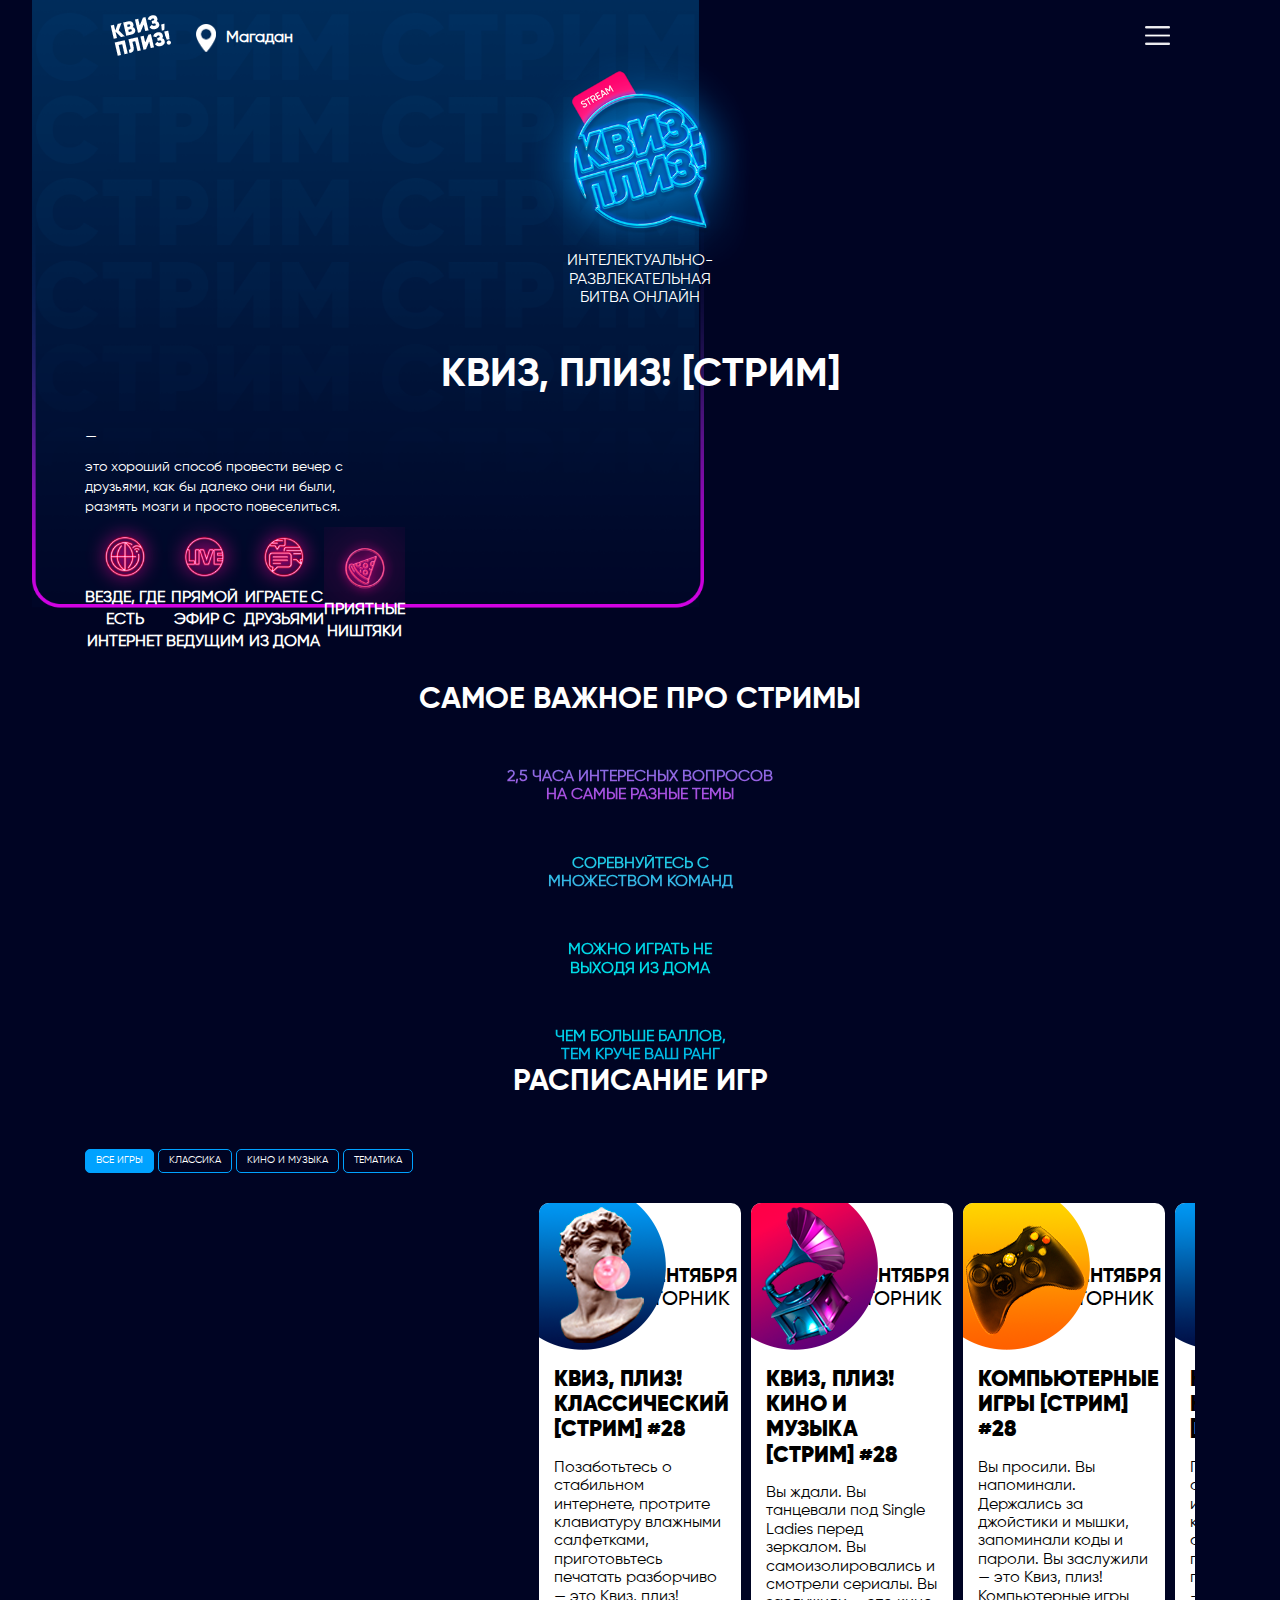
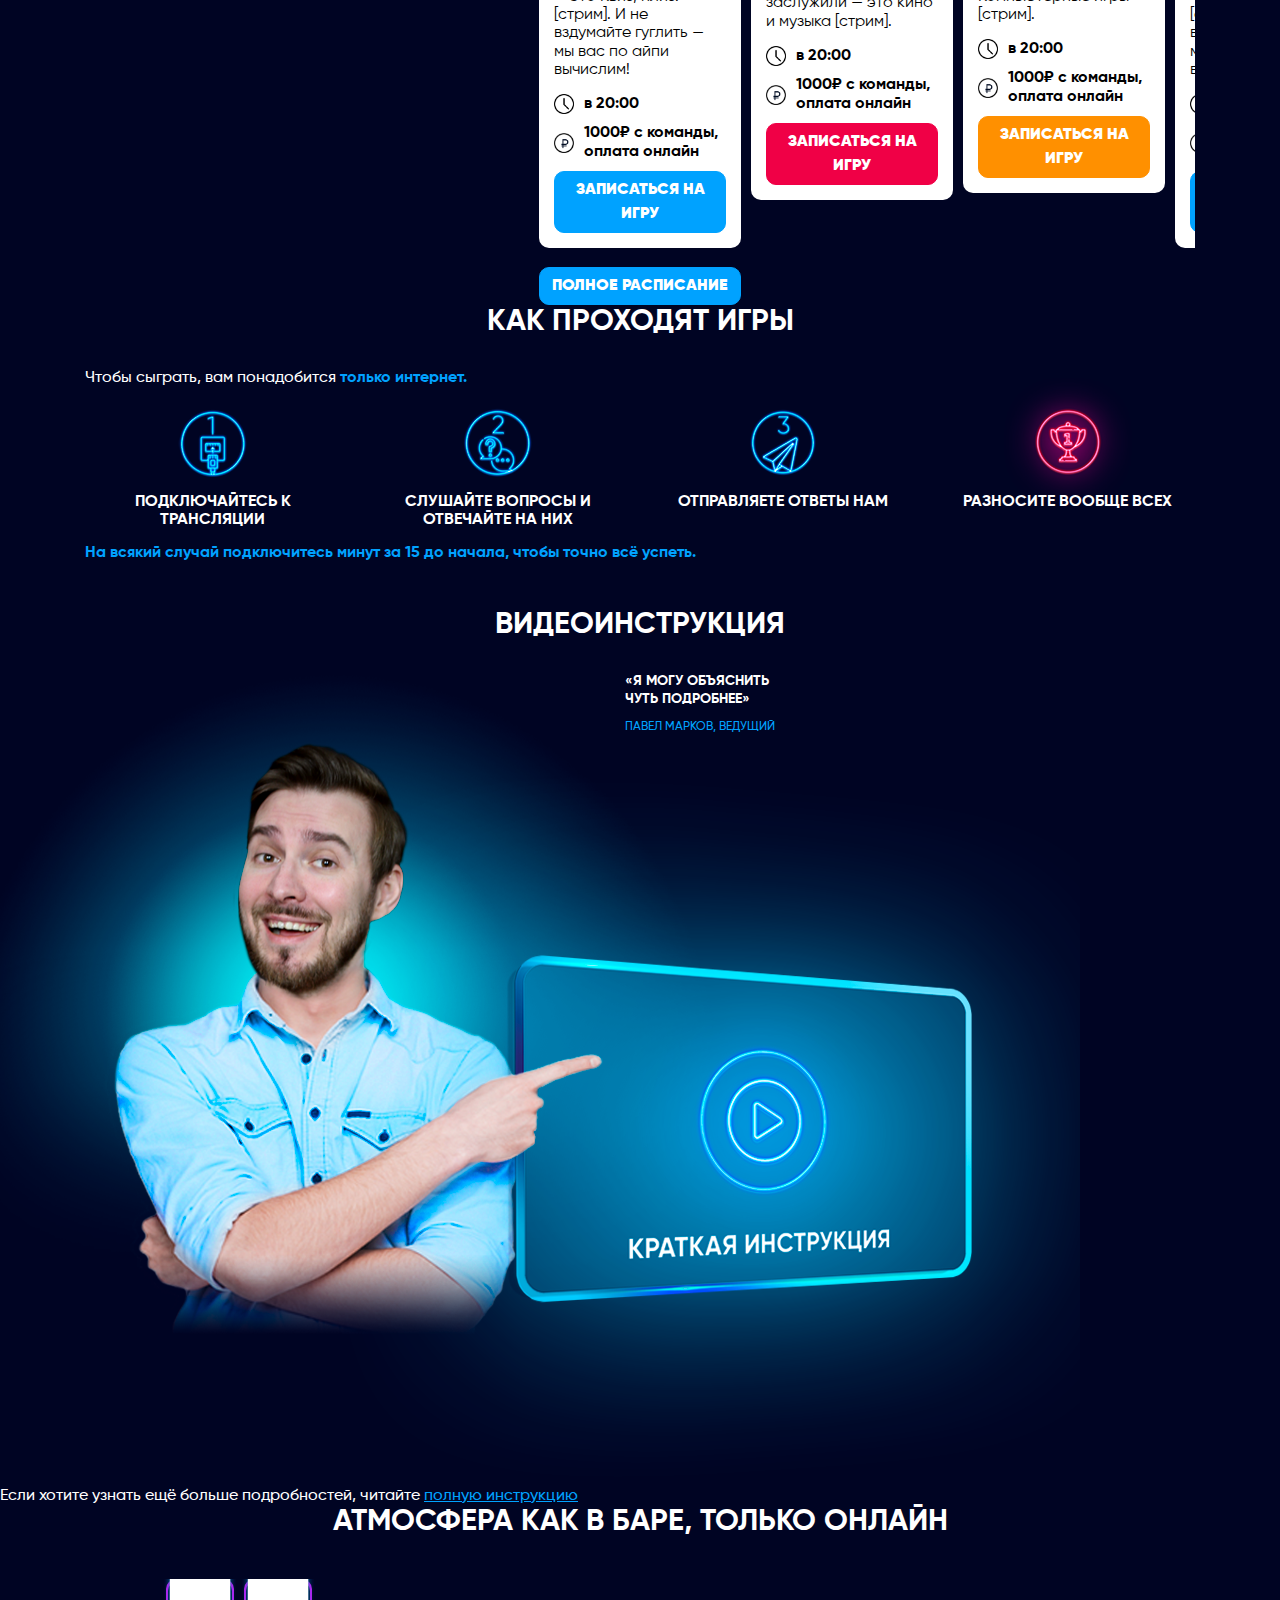
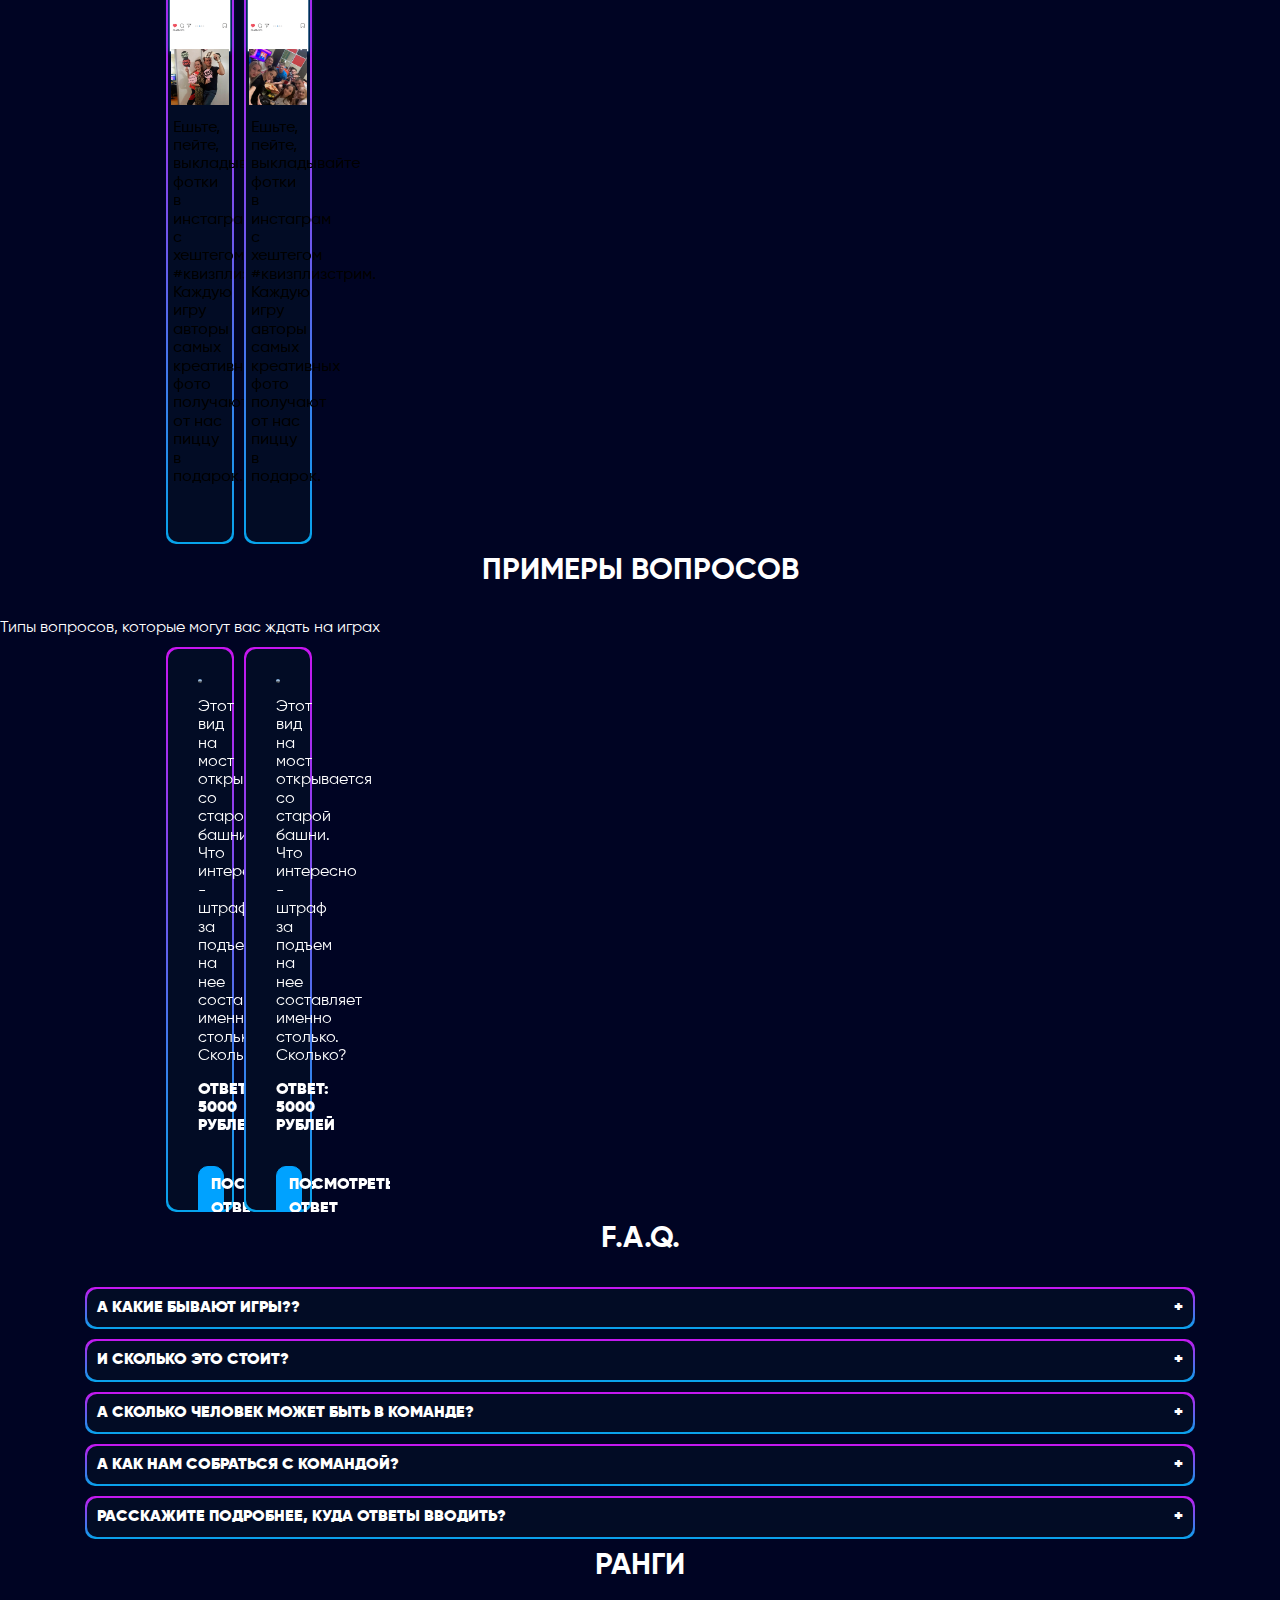
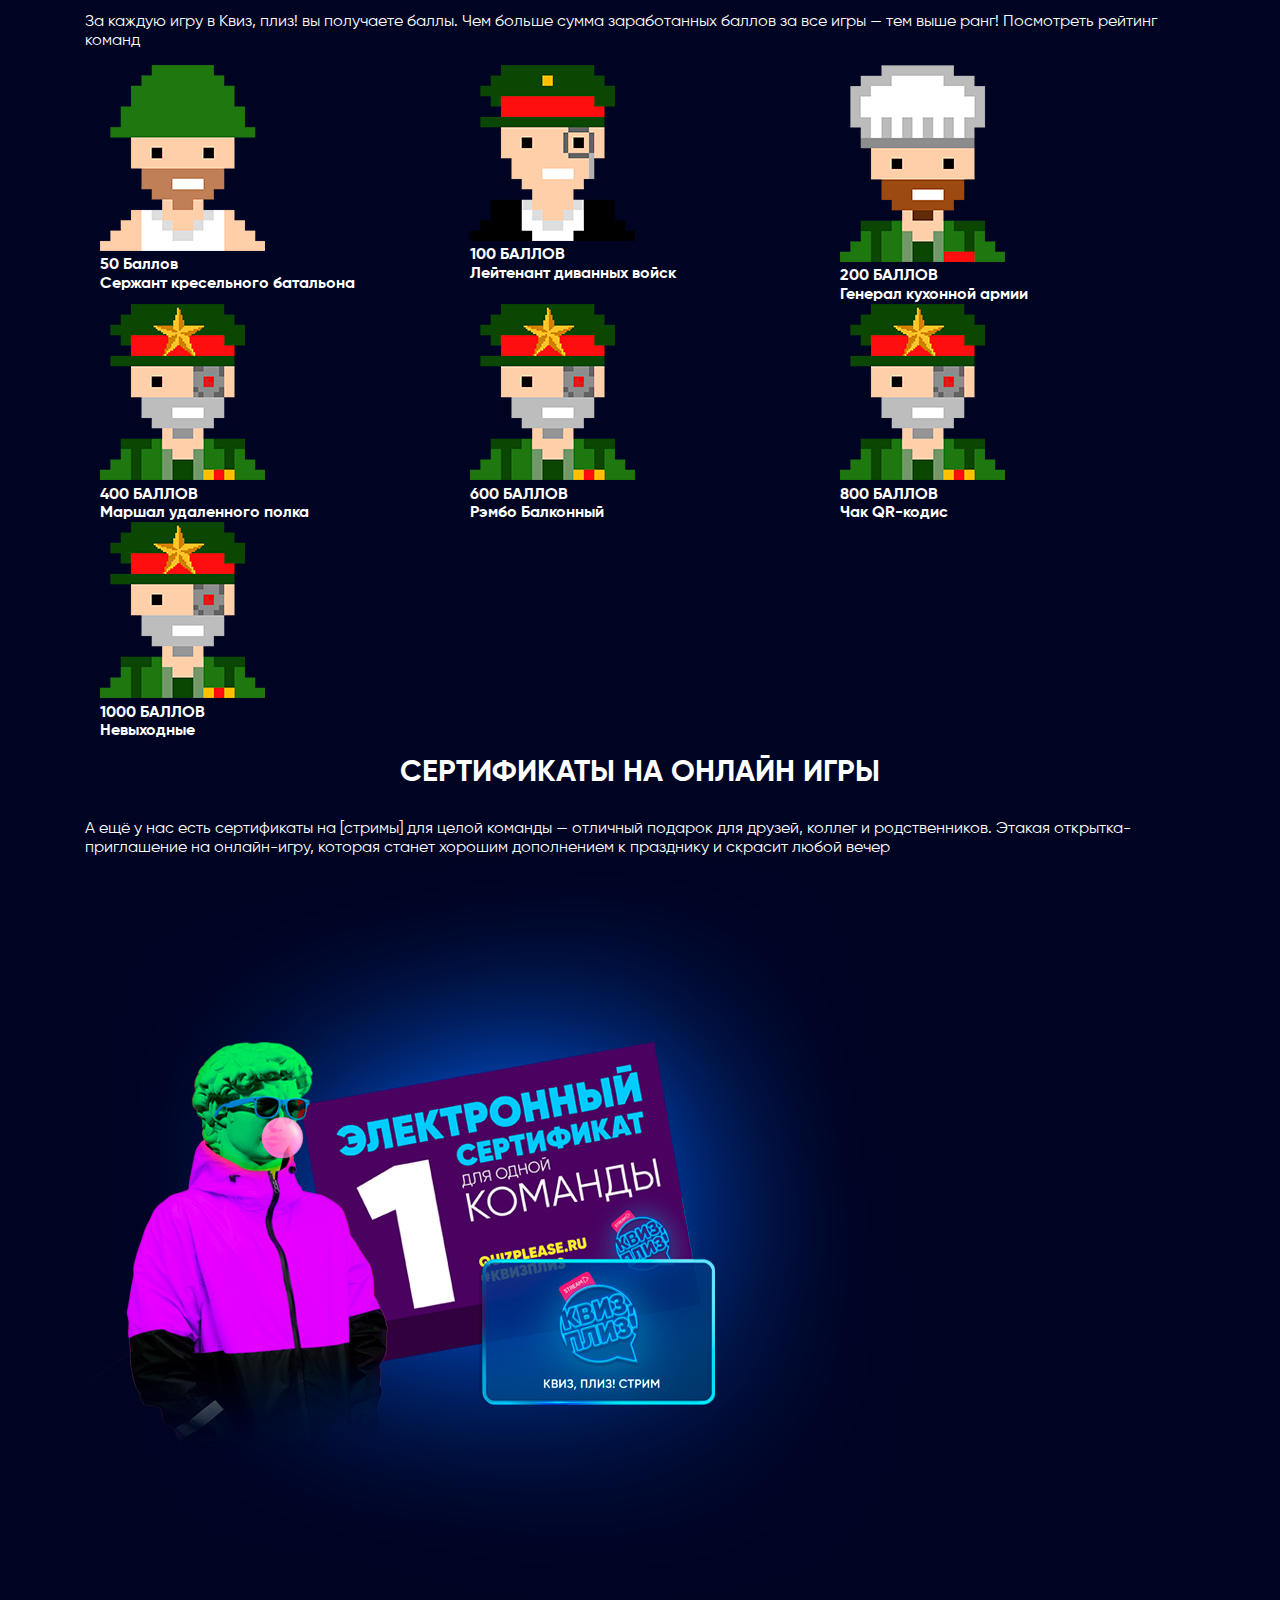
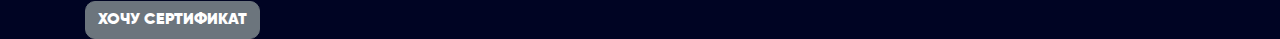
==== commit 42d49553: "Update" ====
--- a/index.html
+++ b/index.html
@@ -593,7 +593,7 @@
                         <button class="owl-filter-bar-item" data-owl-filter=".theme">Тематика</button>
 
                     </div>
-                    <div class="owl-carousel">
+                    <div class="schedule-carousel owl-carousel">
 
                         <div class="carousel-cell classic">
 
@@ -1397,7 +1397,34 @@
 
         </div>
 
-        <div class="insta-slider">
+        <div class="owl-carousel insta-slider">
+
+            <div class="slide">
+                <div class="layout">
+                    <img src="./images/insta_box_2.png" alt="" class="insta-box"/>
+                    <div class="insta-post">
+                        <img src="./images/insta_photo_1.png" alt=""/>
+                    </div>
+                    <div class="description">
+                        Ешьте, пейте, выкладывайте фотки в инстаграм с хештегом #квизплизстрим. Каждую игру авторы самых
+                        креативных фото получают от нас пиццу в подарок.
+                    </div>
+                </div>
+            </div>
+
+            <div class="slide">
+                <div class="layout">
+                    <img src="./images/insta_box_2.png" alt="" class="insta-box"/>
+                    <div class="insta-post">
+                        <img src="./images/insta_photo_2.png" alt=""/>
+                    </div>
+                    <div class="description">
+                        Ешьте, пейте, выкладывайте фотки в инстаграм с хештегом
+                        #квизплизстрим. Каждую игру авторы самых креативных фото получают от нас пиццу в подарок.
+                    </div>
+                </div>
+            </div>
+
 
         </div>
 
@@ -1408,29 +1435,228 @@
 
         <div class="title">Примеры вопросов</div>
 
+        <div class="description">
+            Типы вопросов, которые могут вас ждать на играх
+        </div>
+
+        <div class="owl-carousel question-examples-slider">
+
+            <div class="slide">
+                <div class="layout">
+                    <img src="./images/question_img_1.png" class="question-img"/>
+                    <div class="question">
+                        Этот вид на мост открывается
+                        со старой башни. Что интересно - штраф за подъем на нее составляет именно столько. Сколько?
+                    </div>
+                    <div class="price">
+                        Ответ: 5000 рублей
+                    </div>
+                    <div class="get-answer">
+                        <button class="btn btn-primary">посмотреть ОТВЕТ</button>
+                    </div>
+                </div>
+            </div>
+
+            <div class="slide">
+                <div class="layout">
+                    <img src="./images/question_img_1.png" class="question-img"/>
+                    <div class="question">
+                        Этот вид на мост открывается
+                        со старой башни. Что интересно - штраф за подъем на нее составляет именно столько. Сколько?
+                    </div>
+                    <div class="price">
+                        Ответ: 5000 рублей
+                    </div>
+                    <div class="get-answer">
+                        <button class="btn btn-primary">посмотреть ОТВЕТ</button>
+                    </div>
+                </div>
+            </div>
+
+
+        </div>
+
     </section>
 
     <section class="faq">
-
-        <div class="title">F.A.Q.</div>
+        <div class="container">
+            <div class="row">
+                <div class="col-lg-12">
+
+                    <div class="title">F.A.Q.</div>
+
+                    <div class="faq-collapse">
+                        <div class="faq-collapse-item">
+                            <div class="layout">
+                                <div class="question">А какие бывают игры??</div>
+                                <div class="answer">Вообще сколько угодно! Хоть один человек, хоть десять, хоть все ваши
+                                    друзья,
+                                    которые захотят присоединиться.
+                                </div>
+                            </div>
+                        </div>
+                        <div class="faq-collapse-item">
+                            <div class="layout">
+                                <div class="question">И сколько это стоит?</div>
+                                <div class="answer">Вообще сколько угодно! Хоть один человек, хоть десять, хоть все ваши
+                                    друзья,
+                                    которые захотят присоединиться.
+                                </div>
+                            </div>
+                        </div>
+                        <div class="faq-collapse-item">
+                            <div class="layout">
+                                <div class="question">А сколько человек может быть в команде?</div>
+                                <div class="answer">Вообще сколько угодно! Хоть один человек, хоть десять, хоть все ваши
+                                    друзья,
+                                    которые
+                                    захотят присоединиться.
+                                </div>
+                            </div>
+                        </div>
+                        <div class="faq-collapse-item">
+                            <div class="layout">
+                                <div class="question">А как нам собраться с командой?</div>
+                                <div class="answer">Вообще сколько угодно! Хоть один человек, хоть десять, хоть все ваши
+                                    друзья,
+                                    которые
+                                    захотят присоединиться.
+                                </div>
+                            </div>
+                        </div>
+                        <div class="faq-collapse-item">
+                            <div class="layout">
+                                <div class="question">Расскажите подробнее, куда ответы вводить?</div>
+                                <div class="answer">Вообще сколько угодно! Хоть один человек, хоть десять, хоть все ваши
+                                    друзья,
+                                    которые
+                                    захотят присоединиться.
+                                </div>
+                            </div>
+                        </div>
+                    </div>
+                </div>
+            </div>
+        </div>
 
     </section>
 
     <section class="rankes">
-
-        <div class="title">Ранги</div>
+        <div class="container">
+            <div class="row">
+                <div class="col-lg-12">
+                    <div class="title">Ранги</div>
+
+                    <div class="description">
+                        За каждую игру в Квиз, плиз! вы получаете
+                        баллы. Чем больше сумма заработанных
+                        баллов за все игры — тем выше ранг!
+                        Посмотреть рейтинг команд
+                    </div>
+                </div>
+            </div>
+
+            <div class="row rankes-grid">
+                <div class="col-lg-4">
+                    <div class="rank">
+                        <img src="./images/rankes_sergeant_new.png" alt="Сержант кресельного батальона">
+                        <div class="points">50 Баллов</div>
+                        <div class="rank-description">
+                            Сержант кресельного батальона
+                        </div>
+                    </div>
+                </div>
+
+                <div class="col-lg-4">
+                    <div class="rank">
+                        <img src="./images/rankes_lieutenant_new.png" alt="Лейтенант диванных войск">
+                        <div class="points">100 БАЛЛОВ</div>
+                        <div class="rank-description">
+                            Лейтенант диванных войск
+                        </div>
+                    </div>
+                </div>
+
+                <div class="col-lg-4">
+                    <div class="rank">
+                        <img src="./images/rankes_General_new.png" alt="Генерал кухонной армии">
+                        <div class="points">200 БАЛЛОВ</div>
+                        <div class="rank-description">
+                            Генерал кухонной армии
+                        </div>
+                    </div>
+                </div>
+
+                <div class="col-lg-4">
+                    <div class="rank">
+                        <img src="./images/rankes_marshal.png" alt="Маршал удаленного полка">
+                        <div class="points">400 БАЛЛОВ</div>
+                        <div class="rank-description">
+                            Маршал удаленного полка
+                        </div>
+                    </div>
+                </div>
+
+                <div class="col-lg-4">
+                    <div class="rank">
+                        <img src="./images/rankes_marshal.png" alt="Рэмбо Балконный">
+                        <div class="points">600 БАЛЛОВ</div>
+                        <div class="rank-description">
+                            Рэмбо Балконный
+                        </div>
+                    </div>
+                </div>
+
+                <div class="col-lg-4">
+                    <div class="rank">
+                        <img src="./images/rankes_marshal.png" alt="Чак QR-кодис">
+                        <div class="points">800 БАЛЛОВ</div>
+                        <div class="rank-description">
+                            Чак QR-кодис
+                        </div>
+                    </div>
+                </div>
+
+                <div class="col-lg-4">
+                    <div class="rank">
+                        <img src="./images/rankes_marshal.png" alt="Невыходные">
+                        <div class="points">1000 БАЛЛОВ</div>
+                        <div class="rank-description">
+                            Невыходные
+                        </div>
+                    </div>
+                </div>
+
+            </div>
+        </div>
+
 
     </section>
 
     <section class="certificates">
-
-        <div class="title">Сертификаты на онлайн игры</div>
-
+        <div class="container">
+            <div class="row">
+                <div class="col-lg-12">
+                    <div class="title">Сертификаты на онлайн игры</div>
+                    <div class="description">
+                        А ещё у нас есть сертификаты на [стримы] для целой команды — отличный подарок
+                        для друзей, коллег и родственников.
+
+                        Этакая открытка-приглашение
+                        на онлайн-игру, которая станет хорошим дополнением к празднику и скрасит любой вечер
+                    </div>
+                    <div class="image">
+                        <img src="./images/certificates.png" alt="Сертификаты на онлайн игры">
+                    </div>
+                    <div class="get-certificates">
+                        <button class="btn btn-secondary">Хочу сертификат</button>
+                    </div>
+                </div>
+            </div>
+        </div>
     </section>
 
 
-
-
 </main>
 
 <footer id="footer">
--- a/css/style.css
+++ b/css/style.css
@@ -334,6 +334,18 @@
     margin-left: -15px;
 }
 
+.col-3 {
+    -ms-flex: 0 0 25%;
+    flex: 0 0 25%;
+    max-width: 25%;
+}
+
+.col-4 {
+    -ms-flex: 0 0 33.333333%;
+    flex: 0 0 33.333333%;
+    max-width: 33.333333%;
+}
+
 .col-6 {
     -ms-flex: 0 0 50%;
     flex: 0 0 50%;
@@ -362,11 +374,13 @@
 
 @media (min-width: 992px) {
     .col-lg-3 {
+        -ms-flex: 0 0 25%;
         flex: 0 0 25%;
         max-width: 25%;
     }
 
     .col-lg-4 {
+        -ms-flex: 0 0 33.333333%;
         flex: 0 0 33.333333%;
         max-width: 33.333333%;
     }
@@ -658,7 +672,6 @@
 /* SCHEDULE SECTION */
 
 
-
 .schedule .owl-carousel .carousel-cell .card {
     background-color: #fff;
     border-radius: 10px;
@@ -811,7 +824,6 @@
 /* HOW TO PASS*/
 
 
-
 .how-to-pass .description {
     font-family: 'Gilroy-Medium', sans-serif;
 }
@@ -848,7 +860,6 @@
 }
 
 
-
 .video-instruction-box {
     position: relative;
 }
@@ -876,7 +887,222 @@
     margin-top: 10px;
     color: #00a2ff;
 }
-.video-instruction .description{
+
+.video-instruction .description {
     font-family: 'Gilroy-Medium', sans-serif;
 
 }
+
+/* Atmosphere */
+
+.atmosphere .insta-slider {
+    padding: 10px;
+    max-width: 400px;
+}
+
+.atmosphere .insta-slider .slide {
+    position: relative;
+    padding: 2px;
+    border-radius: 10px;
+    height: 565px;
+}
+
+.atmosphere .insta-slider .slide:before {
+    content: ' ';
+    background: rgb(6, 164, 236);
+    background: -moz-linear-gradient(0deg, rgba(6, 164, 236, 1) 0%, rgba(200, 21, 240, 1) 100%);
+    background: -webkit-linear-gradient(0deg, rgba(6, 164, 236, 1) 0%, rgba(200, 21, 240, 1) 100%);
+    background: linear-gradient(0deg, rgba(6, 164, 236, 1) 0%, rgba(200, 21, 240, 1) 100%);
+    filter: progid:DXImageTransform.Microsoft.gradient(startColorstr="#06a4ec", endColorstr="#c815f0", GradientType=1);
+    position: absolute;
+    top: 0;
+    left: 0;
+    right: 0;
+    z-index: 1;
+    bottom: 0;
+    border-radius: 10px;
+}
+
+.atmosphere .insta-slider .slide .layout {
+    background-color: #020c25;
+    z-index: 2;
+    border-radius: 10px;
+    position: absolute;
+    top: 2px;
+    left: 2px;
+    right: 2px;
+    bottom: 2px;
+}
+
+.atmosphere .insta-slider .slide .insta-box {
+    position: absolute;
+    width: calc(100% + 15%);
+    max-width: inherit;
+    top: -5%;
+    left: -7.5%;
+}
+
+.atmosphere .insta-slider .slide .description {
+    position: absolute;
+    bottom: 10%;
+    color: black;
+    z-index: 5;
+    left: 8%;
+    right: 8%;
+    font-family: 'Gilroy-Medium', sans-serif;
+}
+
+.atmosphere .insta-slider .slide .insta-post {
+    position: absolute;
+    top: 12%;
+    left: 5%;
+    right: 5%;
+}
+
+.atmosphere .insta-slider .slide .insta-post img {
+    width: 100%;
+    height: 100%;
+    object-fit: cover;
+    max-height: 310px;
+}
+
+
+/* question-examples */
+
+.question-examples {
+
+}
+
+.question-examples .question-examples-slider {
+    padding: 10px;
+    max-width: 400px;
+}
+
+.question-examples .question-examples-slider .slide {
+    position: relative;
+    padding: 2px;
+    border-radius: 10px;
+    height: 565px;
+}
+
+.question-examples .question-examples-slider .slide:before {
+    content: ' ';
+    background: rgb(6, 164, 236);
+    background: -moz-linear-gradient(0deg, rgba(6, 164, 236, 1) 0%, rgba(200, 21, 240, 1) 100%);
+    background: -webkit-linear-gradient(0deg, rgba(6, 164, 236, 1) 0%, rgba(200, 21, 240, 1) 100%);
+    background: linear-gradient(0deg, rgba(6, 164, 236, 1) 0%, rgba(200, 21, 240, 1) 100%);
+    filter: progid:DXImageTransform.Microsoft.gradient(startColorstr="#06a4ec", endColorstr="#c815f0", GradientType=1);
+    position: absolute;
+    top: 0;
+    left: 0;
+    right: 0;
+    z-index: 1;
+    bottom: 0;
+    border-radius: 10px;
+}
+
+.question-examples .question-examples-slider .slide .layout {
+    background-color: #020c25;
+    z-index: 2;
+    border-radius: 10px;
+    position: absolute;
+    top: 2px;
+    left: 2px;
+    right: 2px;
+    bottom: 2px;
+    padding: 30px;
+}
+
+.question-examples .question-img {
+    border-radius: 10px;
+}
+
+.question-examples .question {
+    margin: 15px 0px;
+}
+
+
+.question-examples .get-answer {
+    margin-top: 30px;
+
+}
+
+.question-examples .get-answer .btn {
+    width: 100%;
+    height: 60px;
+}
+
+.question-examples .price {
+
+    font-weight: 600;
+    text-transform: uppercase;
+    font-family: 'Gilroy-Black', sans-serif;
+}
+
+
+/* FAQ*/
+
+.faq-collapse {
+
+}
+
+.faq-collapse .answer {
+    display: none;
+    margin-top: 10px;
+
+}
+
+.faq-collapse-item {
+    position: relative;
+
+}
+
+.faq-collapse-item {
+
+    background: rgb(6, 164, 236);
+    background: -moz-linear-gradient(0deg, rgba(6, 164, 236, 1) 0%, rgba(200, 21, 240, 1) 100%);
+    background: -webkit-linear-gradient(0deg, rgba(6, 164, 236, 1) 0%, rgba(200, 21, 240, 1) 100%);
+    background: linear-gradient(0deg, rgba(6, 164, 236, 1) 0%, rgba(200, 21, 240, 1) 100%);
+    filter: progid:DXImageTransform.Microsoft.gradient(startColorstr="#06a4ec", endColorstr="#c815f0", GradientType=1);
+    border-radius: 10px;
+    padding: 2px;
+    margin-bottom: 10px;
+}
+
+.faq-collapse-item .layout {
+    background-color: #020c25;
+    z-index: 2;
+    border-radius: 10px;
+    padding: 10px;
+}
+
+.faq-collapse-item .question {
+    text-transform: uppercase;
+    font-family: 'Gilroy-Black', sans-serif;
+    position: relative;
+}
+
+.faq-collapse-item .question:after {
+    content: '+';
+    position: absolute;
+    right: 0;
+    top: 0;
+}
+
+.faq-collapse-item .question.open:after {
+    content: '-';
+}
+
+/* RANKES */
+
+.rankes-grid {
+    margin: 15px 0px;
+}
+
+
+.rank .points{
+    font-family: 'Gilroy-Bold', sans-serif;
+}
+.rank .rank-description{
+    font-family: 'Gilroy-Bold', sans-serif;
+}
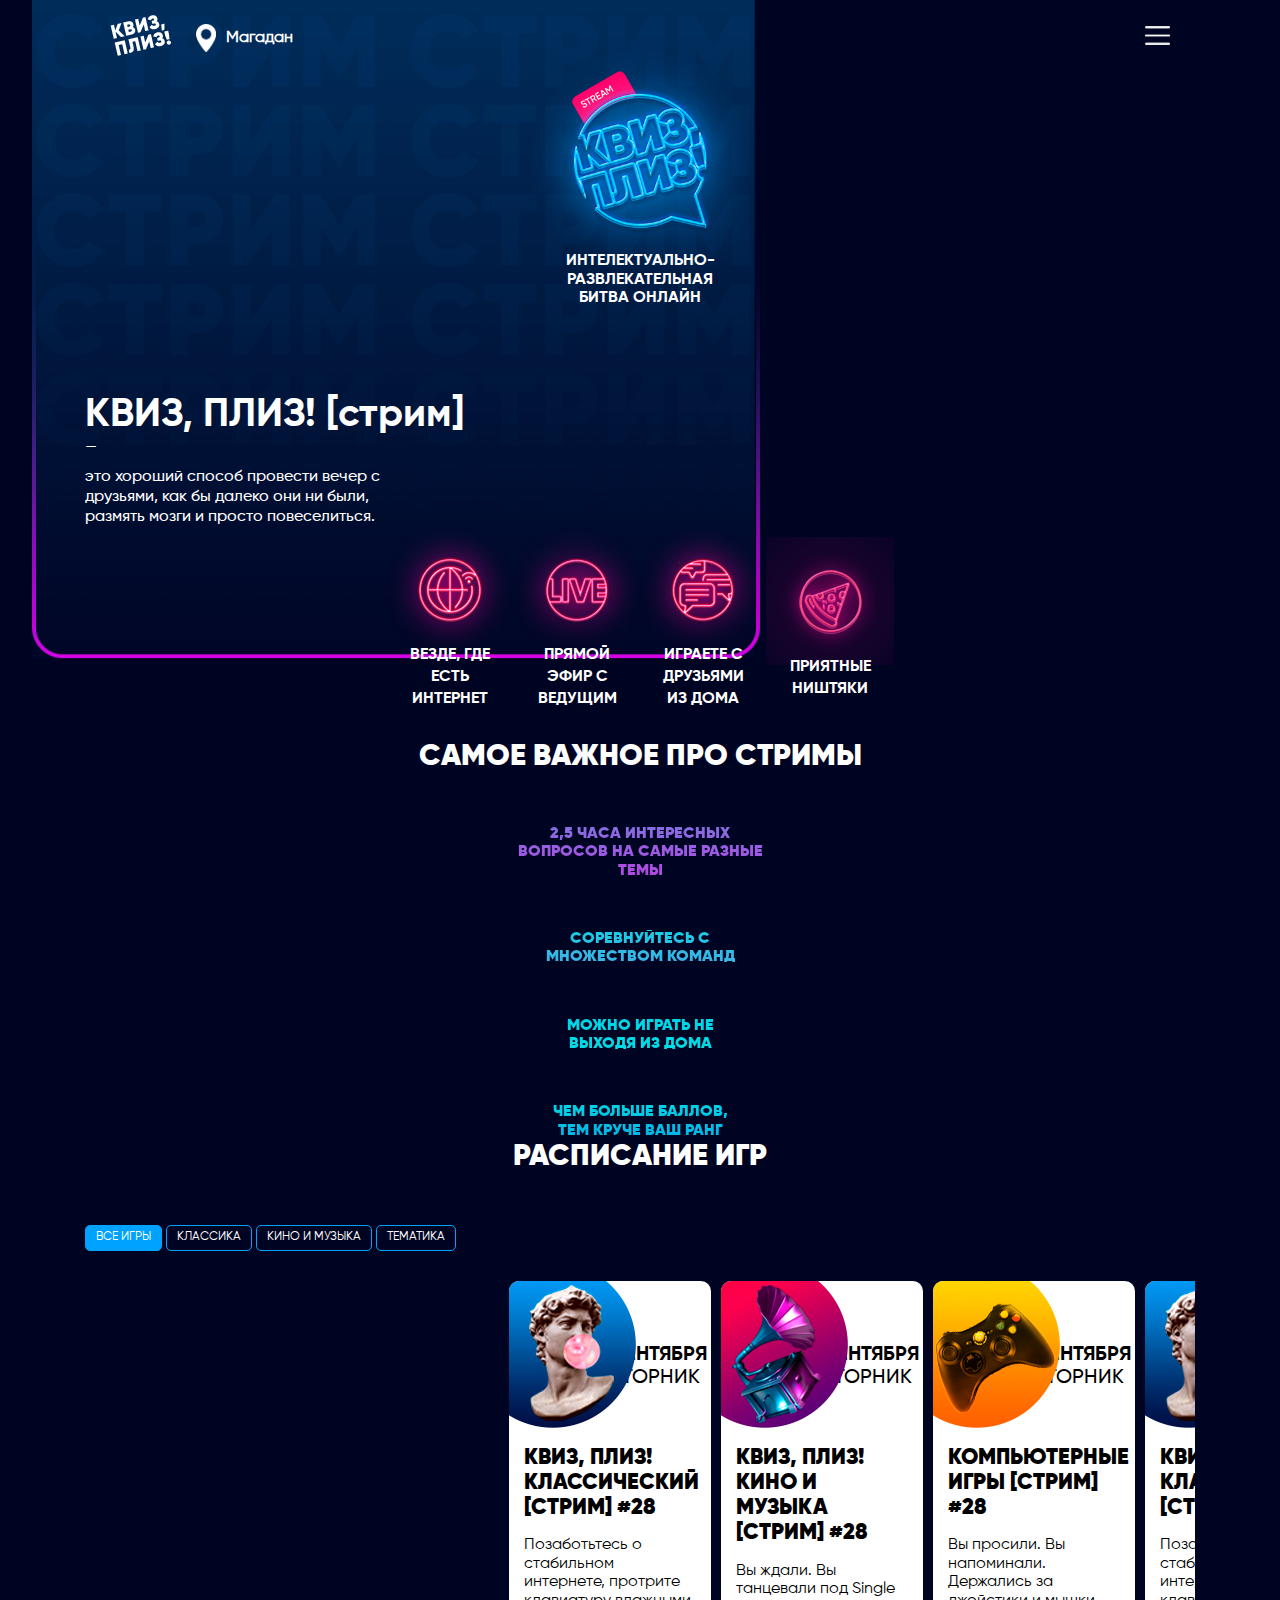
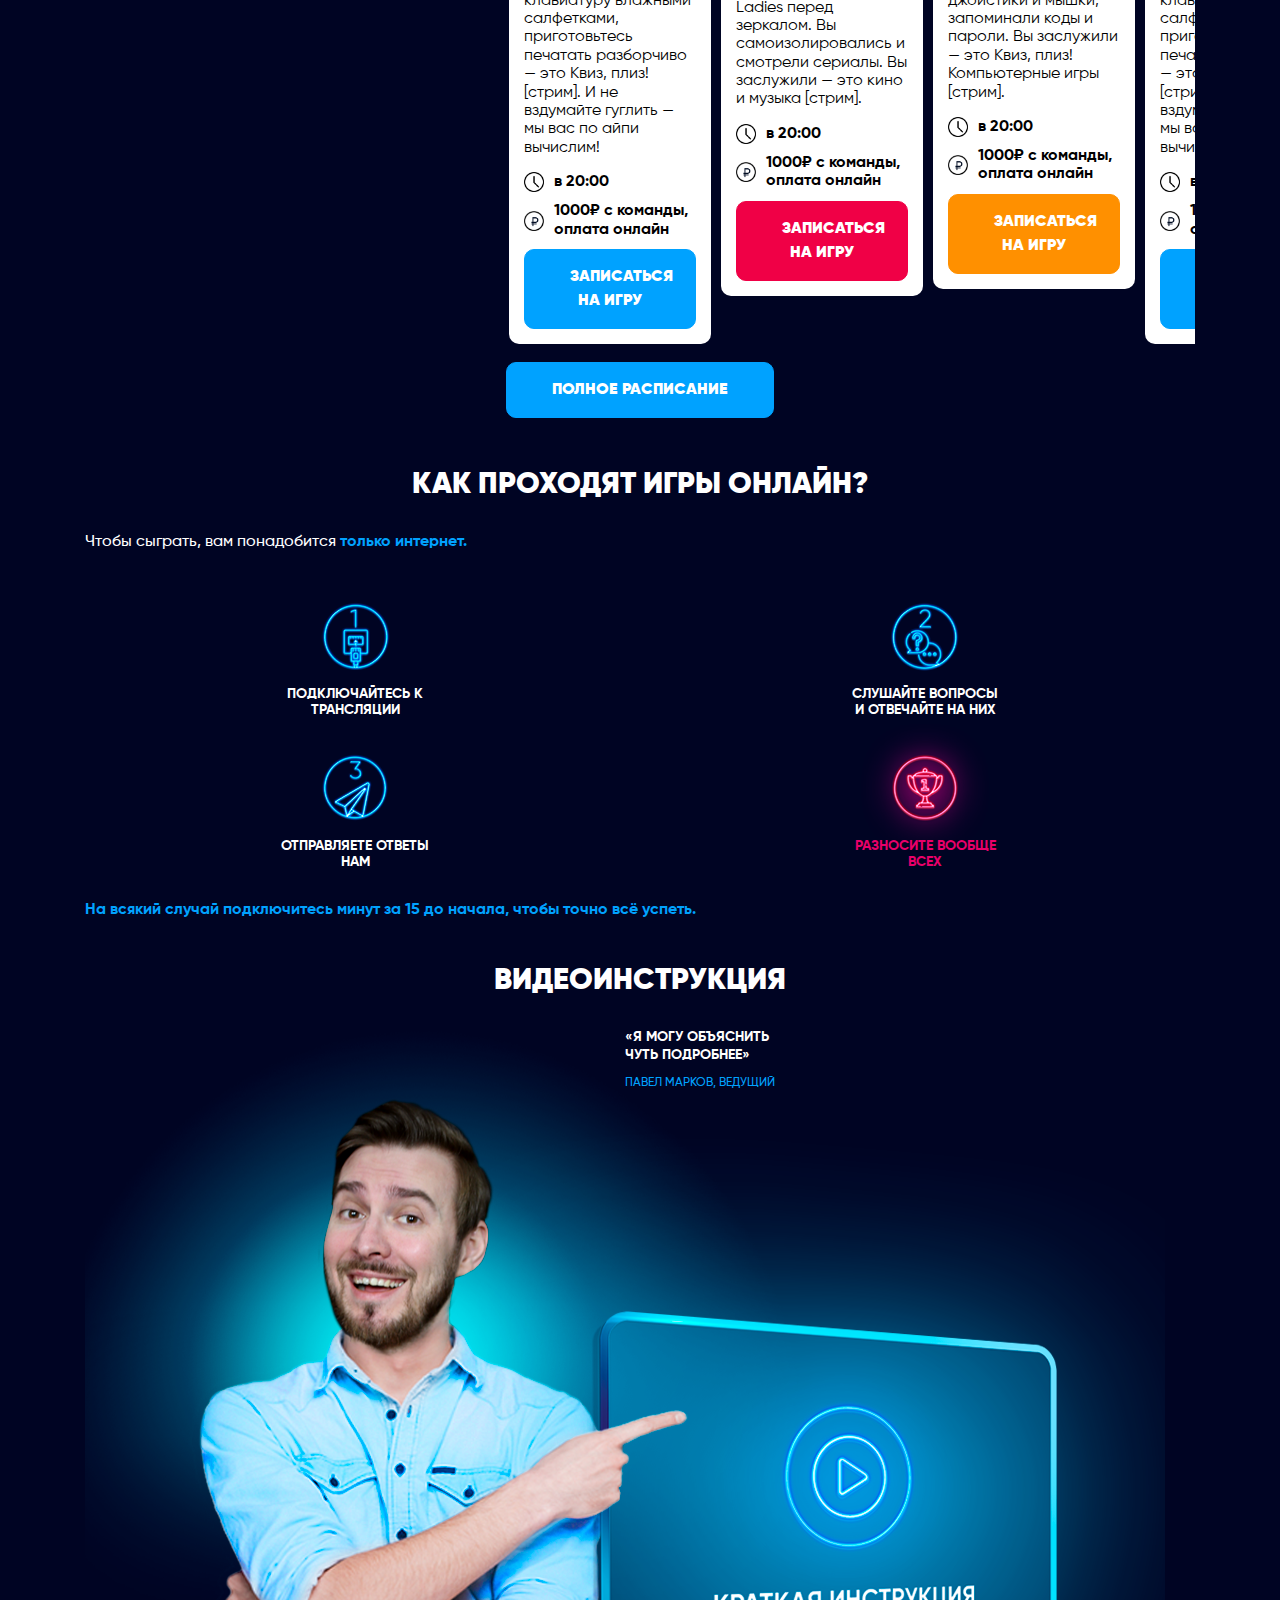
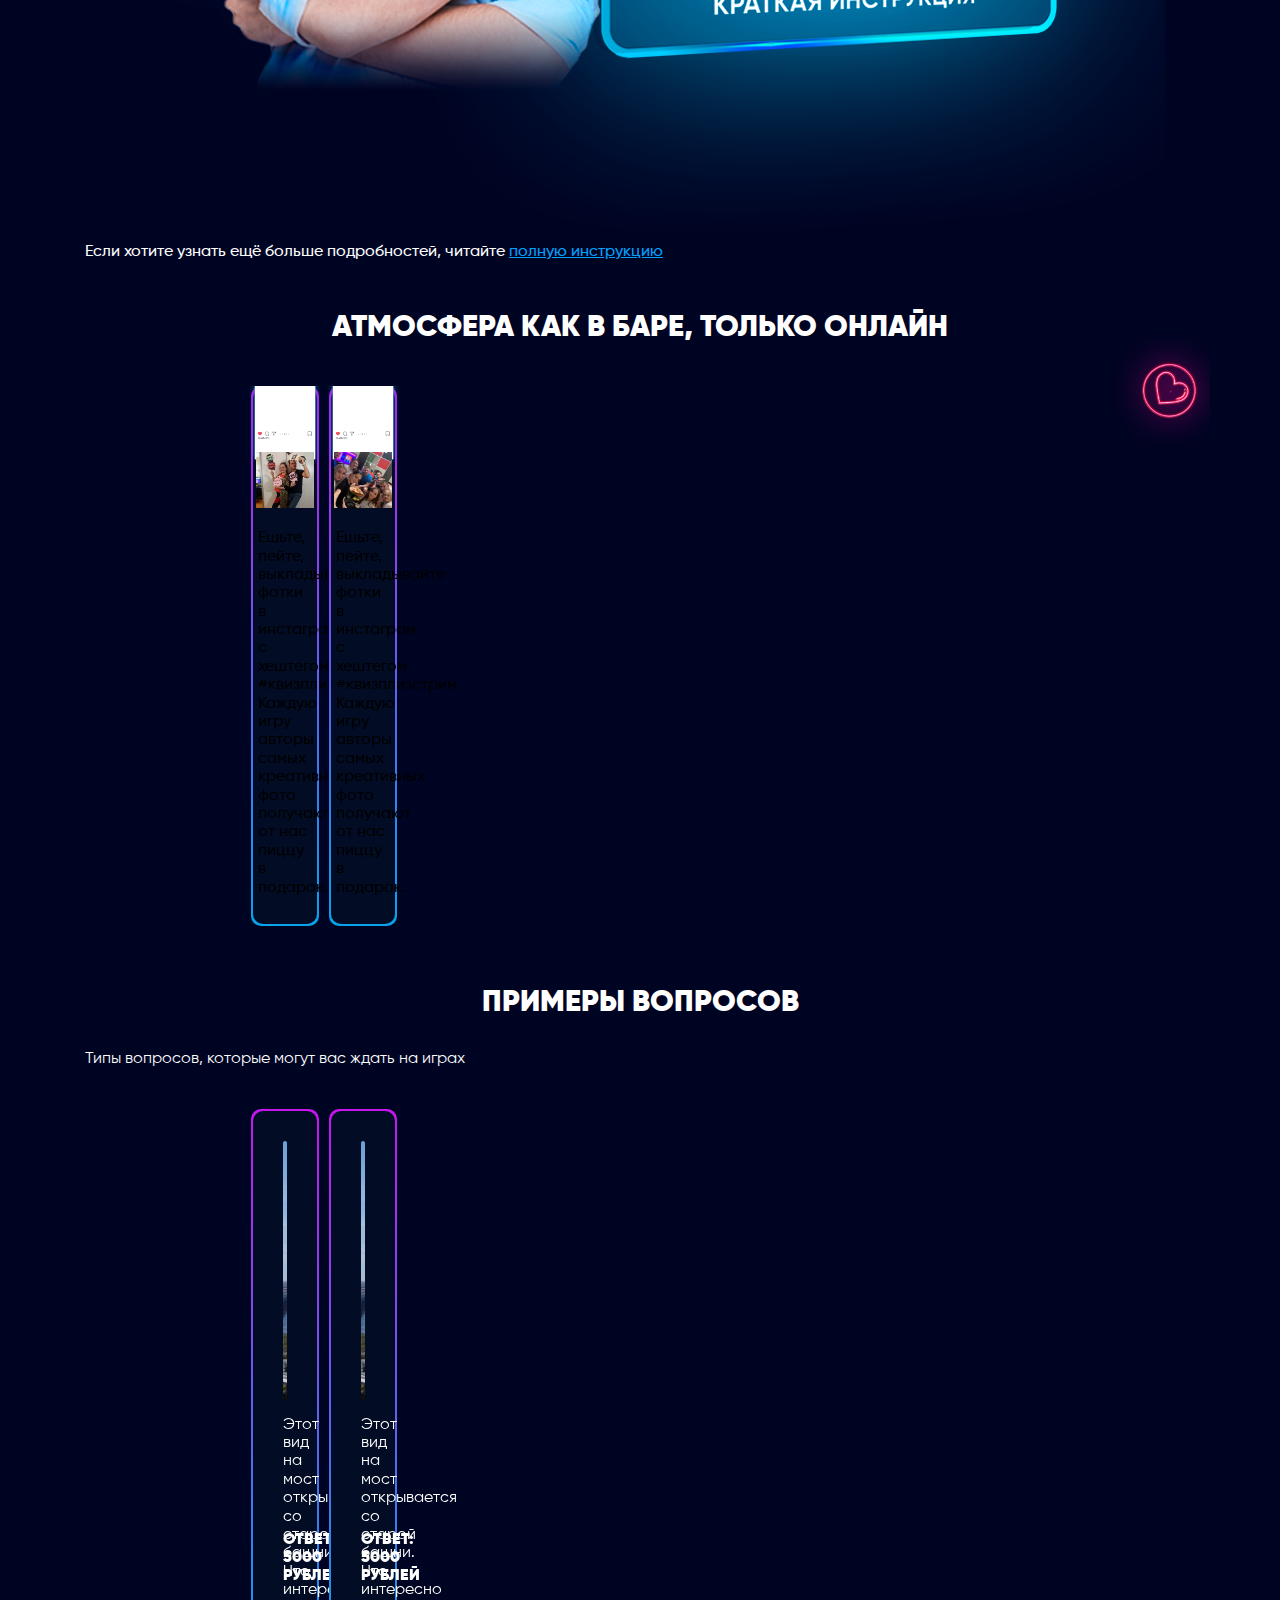
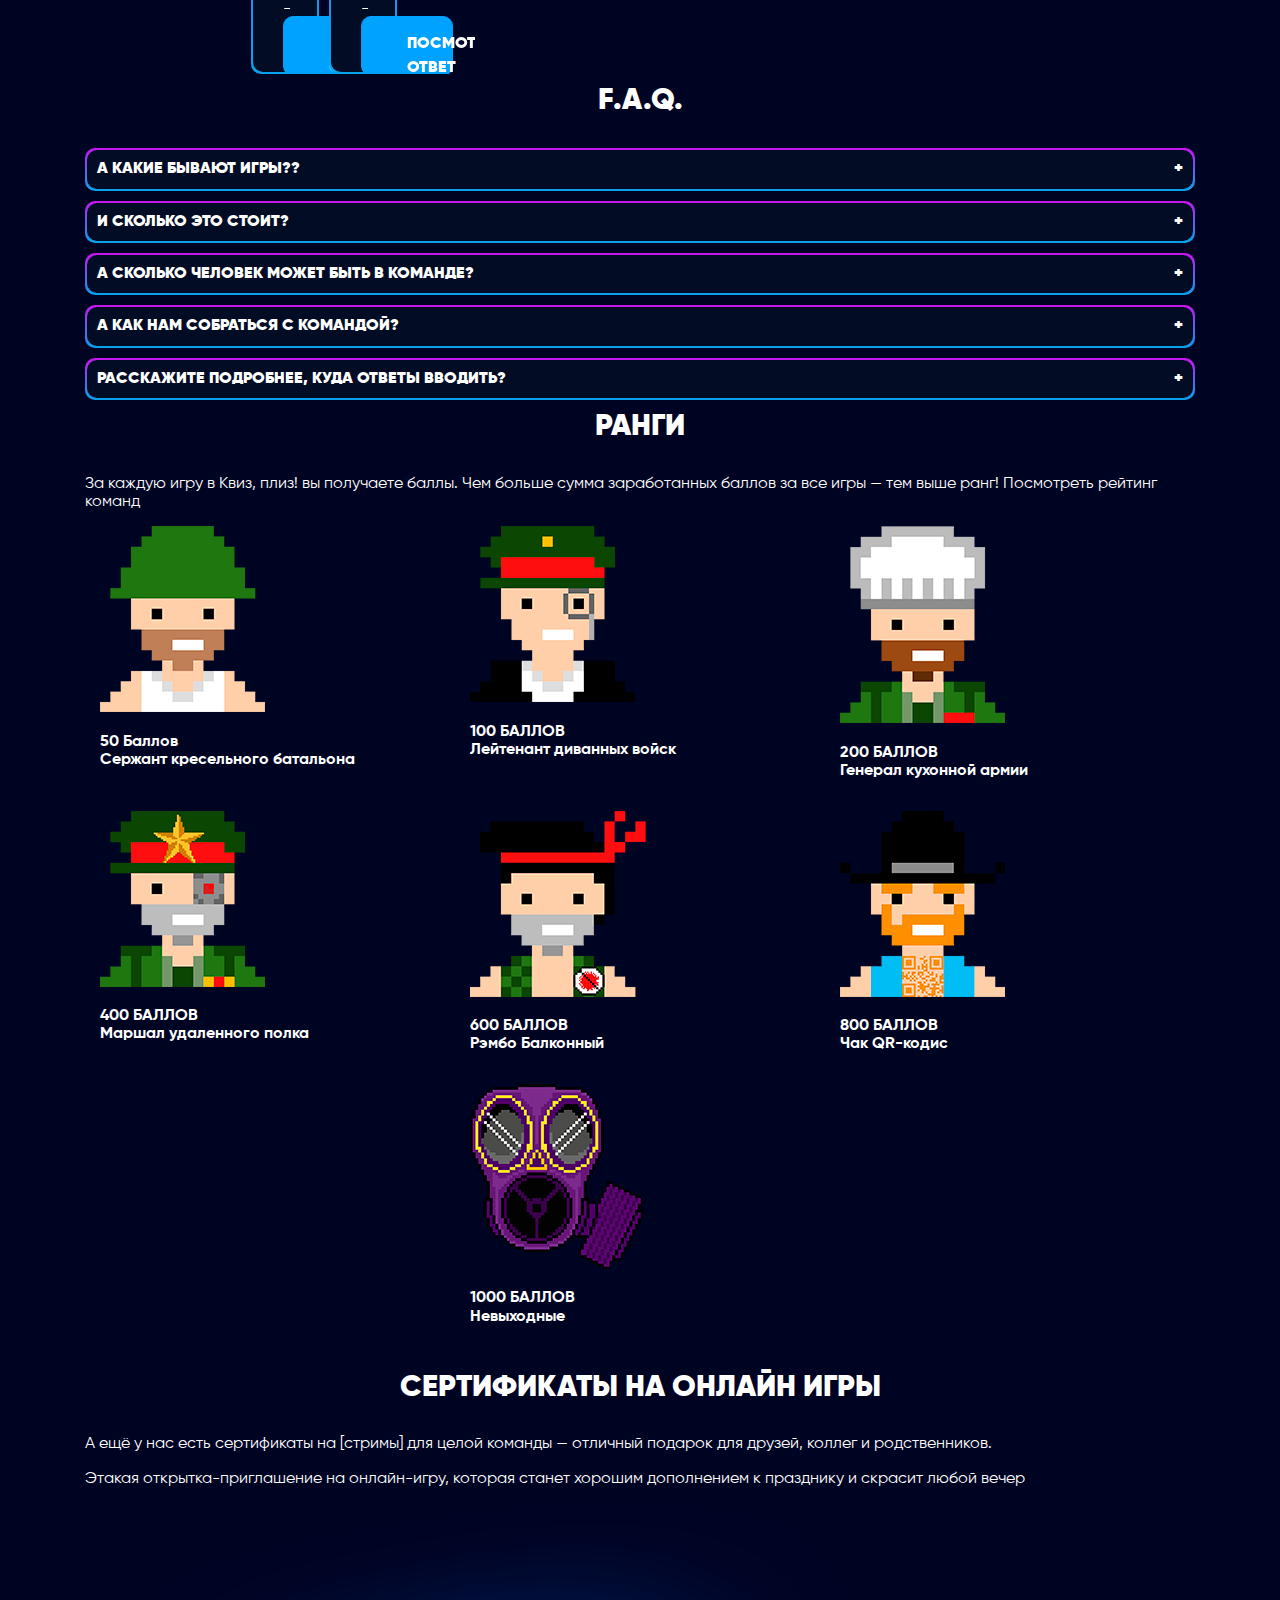
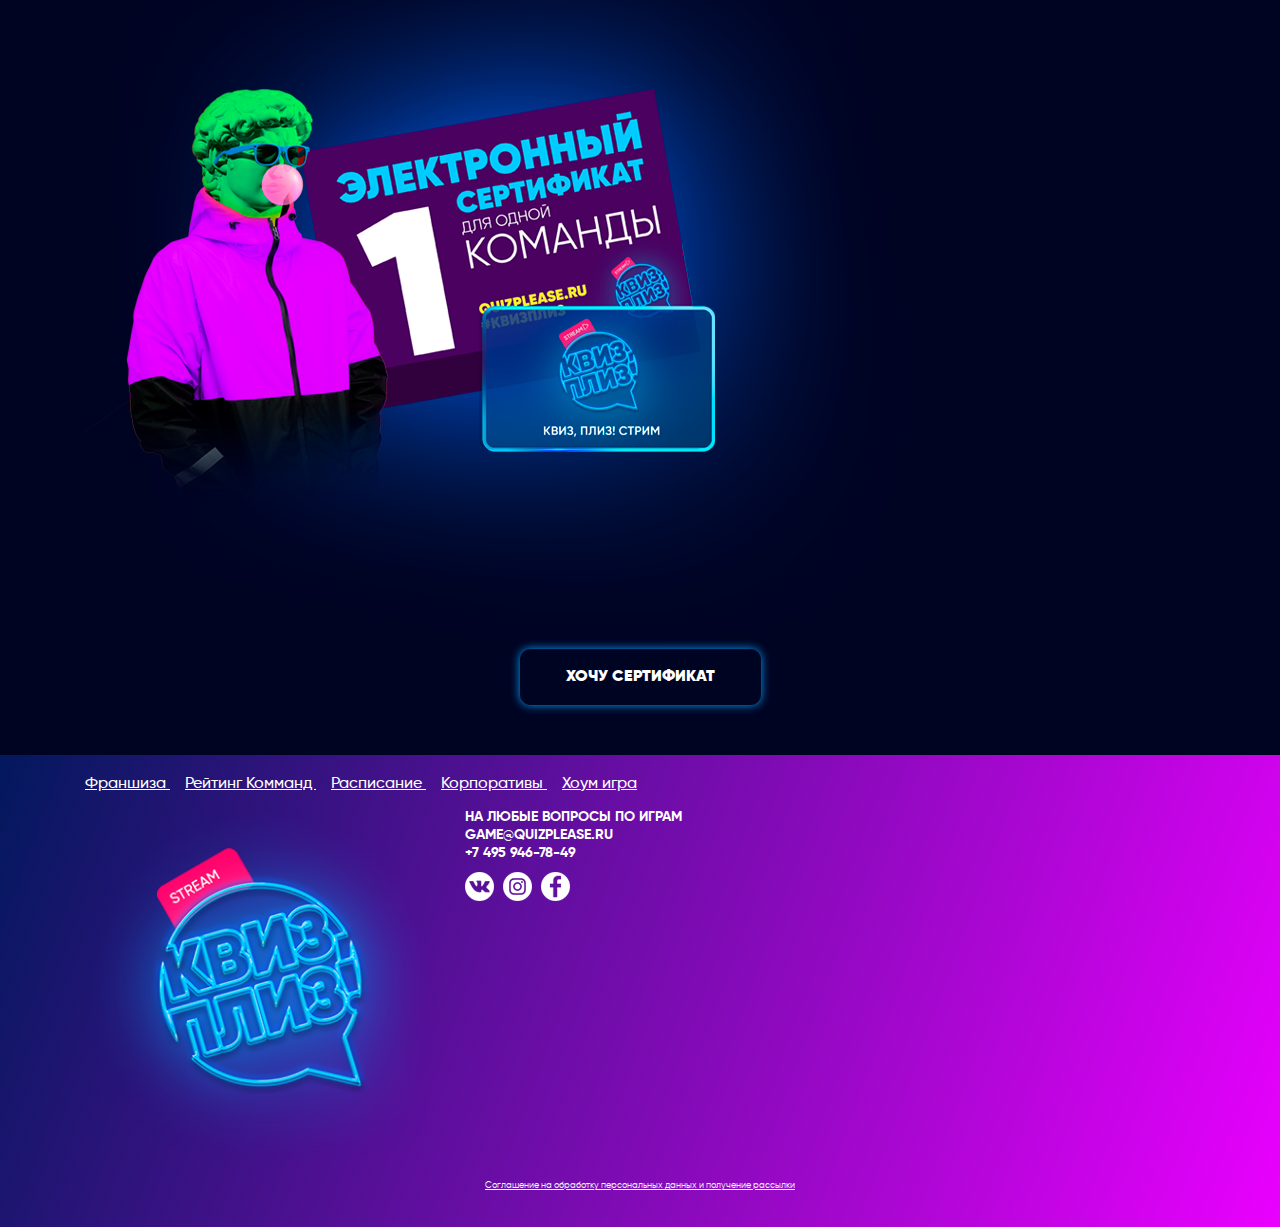
==== commit 3661c626: "Update" ====
--- a/index.html
+++ b/index.html
@@ -437,7 +437,7 @@
 
                     <div class="description">
 
-                        <div class="title">
+                        <div class="main-title">
 
                             КВИЗ, ПЛИЗ! [стрим]
 
@@ -1258,10 +1258,11 @@
     </section>
 
     <section class="how-to-pass">
+
         <div class="container">
 
             <div class="title">
-                Как проходят игры
+                Как проходят игры онлайн?
             </div>
 
             <div class="description">
@@ -1270,7 +1271,7 @@
 
             <div class="row">
 
-                <div class="col-lg-3">
+                <div class="col-6">
 
                     <div class="how-to-pass-icon">
 
@@ -1286,7 +1287,7 @@
 
                 </div>
 
-                <div class="col-lg-3">
+                <div class="col-6">
 
                     <div class="how-to-pass-icon">
 
@@ -1302,7 +1303,7 @@
 
                 </div>
 
-                <div class="col-lg-3">
+                <div class="col-6">
 
                     <div class="how-to-pass-icon">
 
@@ -1318,7 +1319,7 @@
 
                 </div>
 
-                <div class="col-lg-3">
+                <div class="col-6">
 
                     <div class="how-to-pass-icon">
 
@@ -1326,7 +1327,7 @@
 
                     </div>
 
-                    <div class="subtitle">
+                    <div class="subtitle pink">
 
                         Разносите вообще всех
 
@@ -1352,26 +1353,127 @@
 
     <section class="video-instruction">
 
-        <div class="title">
-
-            Видеоинструкция
+        <div class="container">
+
+            <div class="row">
+
+                <div class="col-12">
+
+                    <div class="title">
+
+                        Видеоинструкция
+
+                    </div>
+
+                    <div class="video-instruction-box">
+
+                        <img src="./images/mobile_video_instruction.png" alt="Видеоинструкция">
+
+                        <div class="text">
+
+                            <div class="first">
+
+                                «Я могу объяснить чуть подробнее»
+
+                            </div>
+                            <div class="author">
+
+                                Павел Марков, Ведущий
+
+                            </div>
+
+                        </div>
+
+                    </div>
+
+                    <div class="description">
+
+                        Если хотите узнать ещё больше подробностей, читайте <a href="#" class="link">полную
+                        инструкцию</a>
+
+                    </div>
+
+                </div>
+
+            </div>
 
         </div>
 
-        <div class="video-instruction-box">
-
-            <img src="./images/mobile_video_instruction.png" alt="Видеоинструкция">
-
-            <div class="text">
-
-                <div class="first">
-
-                    «Я могу объяснить чуть подробнее»
-
-                </div>
-                <div class="author">
-
-                    Павел Марков, Ведущий
+    </section>
+
+    <section class="atmosphere">
+
+        <div class="container">
+
+            <div class="row">
+
+                <div class="col-12">
+
+                    <div class="title">
+
+                        Атмосфера как в баре, только онлайн
+
+                    </div>
+
+                    <div class="insta-slider-wrap">
+
+                        <img src="./images/icon_like.png" alt="" class="insta-slider-mark">
+
+                        <div class="owl-carousel insta-slider">
+
+                            <div class="slide">
+
+                                <div class="layout">
+
+                                    <img src="./images/insta_box_2.png" alt="" class="insta-box"/>
+
+                                    <div class="insta-post">
+
+                                        <img src="./images/insta_photo_1.png" alt=""/>
+
+                                    </div>
+
+                                    <div class="description">
+
+                                        Ешьте, пейте, выкладывайте фотки в инстаграм с хештегом #квизплизстрим. Каждую
+                                        игру
+                                        авторы самых
+                                        креативных фото получают от нас пиццу в подарок.
+
+                                    </div>
+
+                                </div>
+
+                            </div>
+
+                            <div class="slide">
+
+                                <div class="layout">
+
+                                    <img src="./images/insta_box_2.png" alt="" class="insta-box"/>
+
+                                    <div class="insta-post">
+
+                                        <img src="./images/insta_photo_2.png" alt=""/>
+
+                                    </div>
+
+                                    <div class="description">
+
+                                        Ешьте, пейте, выкладывайте фотки в инстаграм с хештегом #квизплизстрим. Каждую
+                                        игру
+                                        авторы самых
+                                        креативных фото получают от нас пиццу в подарок.
+
+                                    </div>
+
+                                </div>
+
+                            </div>
+
+                        </div>
+
+                    </div>
 
                 </div>
 
@@ -1379,252 +1481,369 @@
 
         </div>
 
-        <div class="description">
-
-            Если хотите узнать ещё больше подробностей, читайте <a href="#" class="link">полную инструкцию</a>
+    </section>
+
+    <section class="question-examples">
+
+        <div class="container">
+
+            <div class="row">
+
+                <div class="col-12">
+
+
+                    <div class="title">Примеры вопросов</div>
+
+                    <div class="description">
+
+                        Типы вопросов, которые могут вас ждать на играх
+
+                    </div>
+
+                    <div class="owl-carousel question-examples-slider">
+
+                        <div class="slide">
+
+                            <div class="layout">
+
+                                <img src="./images/question_img_1.png" class="question-img"/>
+
+                                <div class="question">
+
+                                    Этот вид на мост открывается
+                                    со старой башни. Что интересно - штраф за подъем на нее составляет именно столько.
+                                    Сколько?
+
+                                </div>
+
+                                <div class="price">
+
+                                    Ответ: 5000 рублей
+
+                                </div>
+
+
+                                <div class="get-answer">
+
+                                    <button class="btn btn-primary">
+
+                                        посмотреть ОТВЕТ
+
+                                    </button>
+
+                                </div>
+
+                            </div>
+
+                        </div>
+
+
+                        <div class="slide">
+
+                            <div class="layout">
+
+                                <img src="./images/question_img_1.png" class="question-img"/>
+
+                                <div class="question">
+
+                                    Этот вид на мост открывается
+                                    со старой башни. Что интересно - штраф за подъем на нее составляет именно столько.
+                                    Сколько?
+                                </div>
+
+                                <div class="price">
+
+                                    Ответ: 5000 рублей
+
+                                </div>
+
+                                <div class="get-answer">
+
+                                    <button class="btn btn-primary">
+
+                                        посмотреть ОТВЕТ
+
+                                    </button>
+
+                                </div>
+
+                            </div>
+
+                        </div>
+
+                    </div>
+
+                </div>
+
+            </div>
 
         </div>
 
-
     </section>
 
-
-    <section class="atmosphere">
-
-        <div class="title">
-
-            Атмосфера как в баре, только онлайн
-
-        </div>
-
-        <div class="owl-carousel insta-slider">
-
-            <div class="slide">
-                <div class="layout">
-                    <img src="./images/insta_box_2.png" alt="" class="insta-box"/>
-                    <div class="insta-post">
-                        <img src="./images/insta_photo_1.png" alt=""/>
-                    </div>
-                    <div class="description">
-                        Ешьте, пейте, выкладывайте фотки в инстаграм с хештегом #квизплизстрим. Каждую игру авторы самых
-                        креативных фото получают от нас пиццу в подарок.
-                    </div>
-                </div>
-            </div>
-
-            <div class="slide">
-                <div class="layout">
-                    <img src="./images/insta_box_2.png" alt="" class="insta-box"/>
-                    <div class="insta-post">
-                        <img src="./images/insta_photo_2.png" alt=""/>
-                    </div>
-                    <div class="description">
-                        Ешьте, пейте, выкладывайте фотки в инстаграм с хештегом
-                        #квизплизстрим. Каждую игру авторы самых креативных фото получают от нас пиццу в подарок.
-                    </div>
-                </div>
-            </div>
-
-
-        </div>
-
-
-    </section>
-
-    <section class="question-examples">
-
-        <div class="title">Примеры вопросов</div>
-
-        <div class="description">
-            Типы вопросов, которые могут вас ждать на играх
-        </div>
-
-        <div class="owl-carousel question-examples-slider">
-
-            <div class="slide">
-                <div class="layout">
-                    <img src="./images/question_img_1.png" class="question-img"/>
-                    <div class="question">
-                        Этот вид на мост открывается
-                        со старой башни. Что интересно - штраф за подъем на нее составляет именно столько. Сколько?
-                    </div>
-                    <div class="price">
-                        Ответ: 5000 рублей
-                    </div>
-                    <div class="get-answer">
-                        <button class="btn btn-primary">посмотреть ОТВЕТ</button>
-                    </div>
-                </div>
-            </div>
-
-            <div class="slide">
-                <div class="layout">
-                    <img src="./images/question_img_1.png" class="question-img"/>
-                    <div class="question">
-                        Этот вид на мост открывается
-                        со старой башни. Что интересно - штраф за подъем на нее составляет именно столько. Сколько?
-                    </div>
-                    <div class="price">
-                        Ответ: 5000 рублей
-                    </div>
-                    <div class="get-answer">
-                        <button class="btn btn-primary">посмотреть ОТВЕТ</button>
-                    </div>
-                </div>
-            </div>
-
-
-        </div>
-
-    </section>
-
     <section class="faq">
+
         <div class="container">
+
             <div class="row">
+
                 <div class="col-lg-12">
 
                     <div class="title">F.A.Q.</div>
 
                     <div class="faq-collapse">
+
                         <div class="faq-collapse-item">
+
                             <div class="layout">
+
                                 <div class="question">А какие бывают игры??</div>
+
                                 <div class="answer">Вообще сколько угодно! Хоть один человек, хоть десять, хоть все ваши
                                     друзья,
                                     которые захотят присоединиться.
                                 </div>
-                            </div>
-                        </div>
+
+                            </div>
+
+                        </div>
+
                         <div class="faq-collapse-item">
+
                             <div class="layout">
+
                                 <div class="question">И сколько это стоит?</div>
+
                                 <div class="answer">Вообще сколько угодно! Хоть один человек, хоть десять, хоть все ваши
-                                    друзья,
-                                    которые захотят присоединиться.
-                                </div>
-                            </div>
-                        </div>
+                                    друзья, которые захотят присоединиться.
+                                </div>
+
+                            </div>
+
+                        </div>
+
                         <div class="faq-collapse-item">
+
                             <div class="layout">
-                                <div class="question">А сколько человек может быть в команде?</div>
-                                <div class="answer">Вообще сколько угодно! Хоть один человек, хоть десять, хоть все ваши
-                                    друзья,
-                                    которые
+
+                                <div class="question">
+
+                                    А сколько человек может быть в команде?
+
+                                </div>
+
+                                <div class="answer">
+
+                                    Вообще сколько угодно! Хоть один человек, хоть десять, хоть все ваши друзья, которые
                                     захотят присоединиться.
-                                </div>
-                            </div>
-                        </div>
+
+                                </div>
+
+                            </div>
+
+                        </div>
+
                         <div class="faq-collapse-item">
+
                             <div class="layout">
-                                <div class="question">А как нам собраться с командой?</div>
-                                <div class="answer">Вообще сколько угодно! Хоть один человек, хоть десять, хоть все ваши
-                                    друзья,
-                                    которые
-                                    захотят присоединиться.
-                                </div>
-                            </div>
-                        </div>
+
+                                <div class="question">
+
+                                    А как нам собраться с командой?
+
+                                </div>
+
+                                <div class="answer">
+
+                                    Вообще сколько угодно! Хоть один человек, хоть десять, хоть все ваши
+                                    друзья, которые захотят присоединиться.
+
+                                </div>
+
+                            </div>
+
+                        </div>
+
                         <div class="faq-collapse-item">
+
                             <div class="layout">
-                                <div class="question">Расскажите подробнее, куда ответы вводить?</div>
-                                <div class="answer">Вообще сколько угодно! Хоть один человек, хоть десять, хоть все ваши
-                                    друзья,
-                                    которые
-                                    захотят присоединиться.
-                                </div>
-                            </div>
-                        </div>
-                    </div>
-                </div>
-            </div>
+
+                                <div class="question">
+
+                                    Расскажите подробнее, куда ответы вводить?
+
+                                </div>
+
+                                <div class="answer">
+
+                                    Вообще сколько угодно! Хоть один человек, хоть десять, хоть все ваши
+                                    друзья, которые захотят присоединиться.
+
+                                </div>
+
+                            </div>
+
+                        </div>
+
+                    </div>
+
+                </div>
+
+            </div>
+
         </div>
 
     </section>
 
     <section class="rankes">
+
         <div class="container">
+
             <div class="row">
+
                 <div class="col-lg-12">
+
                     <div class="title">Ранги</div>
 
                     <div class="description">
+
                         За каждую игру в Квиз, плиз! вы получаете
                         баллы. Чем больше сумма заработанных
                         баллов за все игры — тем выше ранг!
                         Посмотреть рейтинг команд
-                    </div>
-                </div>
+
+                    </div>
+
+                </div>
+
             </div>
 
             <div class="row rankes-grid">
-                <div class="col-lg-4">
+
+                <div class="col-4">
+
                     <div class="rank">
+
                         <img src="./images/rankes_sergeant_new.png" alt="Сержант кресельного батальона">
+
                         <div class="points">50 Баллов</div>
+
                         <div class="rank-description">
+
                             Сержант кресельного батальона
-                        </div>
-                    </div>
-                </div>
-
-                <div class="col-lg-4">
+
+                        </div>
+
+                    </div>
+
+                </div>
+
+                <div class="col-4">
+
                     <div class="rank">
+
                         <img src="./images/rankes_lieutenant_new.png" alt="Лейтенант диванных войск">
+
                         <div class="points">100 БАЛЛОВ</div>
+
                         <div class="rank-description">
+
                             Лейтенант диванных войск
-                        </div>
-                    </div>
-                </div>
-
-                <div class="col-lg-4">
+
+                        </div>
+
+                    </div>
+
+                </div>
+
+                <div class="col-4">
+
                     <div class="rank">
+
                         <img src="./images/rankes_General_new.png" alt="Генерал кухонной армии">
+
                         <div class="points">200 БАЛЛОВ</div>
+
                         <div class="rank-description">
+
                             Генерал кухонной армии
-                        </div>
-                    </div>
-                </div>
-
-                <div class="col-lg-4">
+
+                        </div>
+
+                    </div>
+
+                </div>
+
+                <div class="col-4">
+
                     <div class="rank">
+
                         <img src="./images/rankes_marshal.png" alt="Маршал удаленного полка">
+
                         <div class="points">400 БАЛЛОВ</div>
+
                         <div class="rank-description">
+
                             Маршал удаленного полка
-                        </div>
-                    </div>
-                </div>
-
-                <div class="col-lg-4">
+
+                        </div>
+
+                    </div>
+
+                </div>
+
+                <div class="col-4">
+
                     <div class="rank">
-                        <img src="./images/rankes_marshal.png" alt="Рэмбо Балконный">
+
+                        <img src="./images/rankes_rambo_new.png" alt="Рэмбо Балконный">
+
                         <div class="points">600 БАЛЛОВ</div>
+
                         <div class="rank-description">
+
                             Рэмбо Балконный
-                        </div>
-                    </div>
-                </div>
-
-                <div class="col-lg-4">
+
+                        </div>
+
+                    </div>
+
+                </div>
+
+                <div class="col-4">
+
                     <div class="rank">
-                        <img src="./images/rankes_marshal.png" alt="Чак QR-кодис">
+
+                        <img src="./images/rankes_chuck_new.png" alt="Чак QR-кодис">
+
                         <div class="points">800 БАЛЛОВ</div>
+
                         <div class="rank-description">
+
                             Чак QR-кодис
-                        </div>
-                    </div>
-                </div>
-
-                <div class="col-lg-4">
+
+                        </div>
+
+                    </div>
+
+                </div>
+
+                <div class="col-4">
+
                     <div class="rank">
-                        <img src="./images/rankes_marshal.png" alt="Невыходные">
+
+                        <img src="./images/rankes_neviezd.png" alt="Невыходные">
+
                         <div class="points">1000 БАЛЛОВ</div>
+
                         <div class="rank-description">
+
                             Невыходные
-                        </div>
-                    </div>
+
+                        </div>
+
+                    </div>
+
                 </div>
 
             </div>
@@ -1634,26 +1853,51 @@
     </section>
 
     <section class="certificates">
+
         <div class="container">
+
             <div class="row">
+
                 <div class="col-lg-12">
+
                     <div class="title">Сертификаты на онлайн игры</div>
+
                     <div class="description">
-                        А ещё у нас есть сертификаты на [стримы] для целой команды — отличный подарок
-                        для друзей, коллег и родственников.
-
-                        Этакая открытка-приглашение
-                        на онлайн-игру, которая станет хорошим дополнением к празднику и скрасит любой вечер
-                    </div>
+
+                        <p>
+
+                            А ещё у нас есть сертификаты на [стримы] для целой команды — отличный подарок для друзей,
+                            коллег и родственников.
+
+                        </p>
+
+                        <p>
+
+                            Этакая открытка-приглашение на онлайн-игру, которая станет хорошим дополнением к празднику и
+                            скрасит любой вечер
+
+                        </p>
+
+                    </div>
+
                     <div class="image">
+
                         <img src="./images/certificates.png" alt="Сертификаты на онлайн игры">
-                    </div>
+
+                    </div>
+
                     <div class="get-certificates">
+
                         <button class="btn btn-secondary">Хочу сертификат</button>
-                    </div>
-                </div>
-            </div>
+
+                    </div>
+
+                </div>
+
+            </div>
+
         </div>
+
     </section>
 
 
@@ -1661,6 +1905,120 @@
 
 <footer id="footer">
 
+    <div class="container">
+
+        <div class="row">
+
+            <div class="col-12">
+
+                <div class="links">
+
+                    <a href="#">
+
+                        Франшиза
+
+                    </a>
+
+                    <a href="#">
+
+                        Рейтинг Комманд
+
+                    </a>
+
+                    <a href="#">
+
+                        Расписание
+
+                    </a>
+
+                    <a href="#">
+
+                        Корпоративы
+
+                    </a>
+
+                    <a href="#">
+
+                        Хоум игра
+
+                    </a>
+
+                </div>
+            </div>
+
+            <div class="col-4">
+
+                <div class="footer-logo">
+
+                    <img src="./images/logo_neon.png" alt="Квиз плиз!">
+
+                </div>
+
+            </div>
+
+            <div class="col-8">
+
+                <div class="footer-contacts">
+
+                    <div>
+
+                        На любые вопросы по играм
+
+                    </div>
+
+                    <div>
+
+                        <a href="mailto:game@quizplease.ru">
+
+                            game@quizplease.ru
+
+                        </a>
+
+                    </div>
+
+                    <div>
+
+                        <a href="tel:+74959467849">
+
+                            +7 495 946-78-49
+
+                        </a>
+
+                    </div>
+
+                    <div class="socials">
+
+                        <a href="#vk">
+
+                            <img src="./images/vk.png" alt="Квиз плиз! VK">
+
+                        </a>
+
+                        <a href="#instagram">
+
+                            <img src="./images/instagram.png" alt="Квиз плиз! Instagram">
+
+                        </a>
+
+                        <a href="#facebook">
+
+                            <img src="./images/facebook.png" alt="Квиз плиз! Facebook">
+
+                        </a>
+
+                    </div>
+
+                </div>
+
+            </div>
+            <div class="col-12">
+                <a href="#" class="agreement"> Соглашение на обработку персональных данных и получение рассылки </a>
+            </div>
+
+        </div>
+
+    </div>
+
 </footer>
 
 <!-- SCRIPTS -->
--- a/css/style.css
+++ b/css/style.css
@@ -159,7 +159,7 @@
     user-select: none;
     background-color: transparent;
     border: 1px solid transparent;
-    padding: 0.375rem 0.75rem;
+    padding: 15px 45px;
     font-size: 1rem;
     line-height: 1.5;
     border-radius: 10px;
@@ -206,21 +206,24 @@
 
 .btn-secondary {
     color: #fff;
-    background-color: #6c757d;
-    border-color: #6c757d;
+    background-color: #000423;
+    border-color: #000626;
+    box-shadow: 0 0 10px rgb(0, 162, 255);
 }
 
 .btn-secondary:hover {
     color: #fff;
-    background-color: #5a6268;
-    border-color: #545b62;
+    background-color: #000423;
+    border-color: #000423;
+    box-shadow: 0 0 10px rgb(0, 162, 255);
+
 }
 
 .btn-secondary:focus, .btn-secondary.focus {
     color: #fff;
-    background-color: #5a6268;
-    border-color: #545b62;
-    box-shadow: 0 0 0 0.2rem rgba(130, 138, 145, 0.5);
+    background-color: #000423;
+    border-color: #000423;
+    box-shadow: 0 0 10px rgb(0, 162, 255);
 }
 
 
@@ -358,6 +361,13 @@
     max-width: 75%;
 }
 
+
+.col-8 {
+    -ms-flex: 0 0 66.666667%;
+    flex: 0 0 66.666667%;
+    max-width: 66.666667%;
+}
+
 .col-12 {
     -ms-flex: 0 0 100%;
     flex: 0 0 100%;
@@ -539,7 +549,7 @@
 
 .title {
     text-align: center;
-    font-family: 'Gilroy-Bold', sans-serif;
+    font-family: 'Gilroy-Black', sans-serif;
     color: #fff;
     font-size: 30px;
     text-transform: uppercase;
@@ -574,7 +584,7 @@
     text-transform: uppercase;
     width: 150px;
     margin: -30px auto 15px;
-
+    font-family: 'Gilroy-Bold', sans-serif;
 }
 
 .first-screen .description {
@@ -582,17 +592,20 @@
     margin-top: 30px;
 }
 
-.first-screen .description .title {
+
+.main-title {
     font-size: 40px;
-    font-weight: 600;
+    font-family: 'Gilroy-Bold', sans-serif;
+    margin-top: 70px;
 }
 
 .first-screen .description .content {
     margin-top: 10px;
-    font-size: 14px;
+    font-size: 16px;
     font-weight: 400;
     width: 300px;
     line-height: 20px;
+    font-family: 'Gilroy-Medium', sans-serif;
 
 }
 
@@ -601,7 +614,6 @@
     display: flex;
     align-items: center;
     justify-content: center;
-    width: 320px;
 }
 
 
@@ -611,6 +623,8 @@
     text-transform: uppercase;
     font-weight: 600;
     line-height: 22px;
+    font-family: 'Gilroy-Bold', sans-serif;
+
 }
 
 /* MOST IMPORTANT SECTION */
@@ -621,6 +635,7 @@
     text-transform: uppercase;
     margin: 50px auto auto;
     text-align: center;
+    font-family: 'Gilroy-Black', sans-serif;
 
 }
 
@@ -671,6 +686,9 @@
 
 /* SCHEDULE SECTION */
 
+.schedule .owl-stage {
+    padding-left: 0px !important;
+}
 
 .schedule .owl-carousel .carousel-cell .card {
     background-color: #fff;
@@ -734,7 +752,7 @@
     border: 1px solid #00a2ff;
     padding: 5px 10px;
     text-transform: uppercase;
-    font-size: 10px;
+    font-size: 12px;
     border-radius: 5px;
     outline: none;
 
@@ -822,18 +840,27 @@
 
 
 /* HOW TO PASS*/
-
+.how-to-pass {
+    margin-top: 50px;
+}
 
 .how-to-pass .description {
     font-family: 'Gilroy-Medium', sans-serif;
+    margin-bottom: 30px;
 }
 
 .how-to-pass .subtitle {
     font-family: 'Gilroy-Bold', sans-serif;
     text-transform: uppercase;
     text-align: center;
-    margin: 15px 0px;
-
+    margin: 15px auto;
+    font-size: 14px;
+    max-width: 149px;
+
+}
+
+.how-to-pass .subtitle.pink {
+    color: #e9006a;
 }
 
 .how-to-pass img {
@@ -851,6 +878,9 @@
 
 }
 
+.how-to-pass .subdescription {
+    margin-top: 15px;
+}
 
 /* Video Instruction*/
 
@@ -890,7 +920,7 @@
 
 .video-instruction .description {
     font-family: 'Gilroy-Medium', sans-serif;
-
+    margin-bottom: 50px;
 }
 
 /* Atmosphere */
@@ -904,7 +934,7 @@
     position: relative;
     padding: 2px;
     border-radius: 10px;
-    height: 565px;
+    height: 540px;
 }
 
 .atmosphere .insta-slider .slide:before {
@@ -944,7 +974,7 @@
 
 .atmosphere .insta-slider .slide .description {
     position: absolute;
-    bottom: 10%;
+    bottom: 5%;
     color: black;
     z-index: 5;
     left: 8%;
@@ -963,14 +993,52 @@
     width: 100%;
     height: 100%;
     object-fit: cover;
-    max-height: 310px;
-}
-
+    max-height: 290px;
+}
+
+.insta-slider-wrap {
+    position: relative;
+
+}
+
+.insta-slider-mark {
+    width: 100px;
+    position: absolute;
+    top: -45px;
+    right: -15px;
+    z-index: 15;
+}
+
+.insta-slider .owl-dots {
+    text-align: center;
+    margin-top: 10px;
+
+}
+
+.insta-slider .owl-dot {
+    background-color: white !important;
+    width: 10px;
+    height: 10px;
+    border: none !important;
+    border-radius: 5px;
+    margin-right: 5px;
+    outline: none !important;
+}
+
+.insta-slider .owl-dot.active {
+    background-color: #00a2ff !important;
+
+}
 
 /* question-examples */
 
 .question-examples {
-
+    margin-top: 50px;
+
+}
+
+.question-examples .description {
+    margin-bottom: 30px;
 }
 
 .question-examples .question-examples-slider {
@@ -1015,10 +1083,14 @@
 
 .question-examples .question-img {
     border-radius: 10px;
+    height: 260px;
+    width: 100%;
+    object-fit: cover;
 }
 
 .question-examples .question {
     margin: 15px 0px;
+    height: 100px;
 }
 
 
@@ -1097,12 +1169,89 @@
 
 .rankes-grid {
     margin: 15px 0px;
-}
-
-
-.rank .points{
+    justify-content: center;
+
+}
+
+.rank img {
+    max-width: 80%;
+    margin-bottom: 15px;
+}
+
+.rank {
+    margin-bottom: 30px;
+
+}
+
+.rank .points {
     font-family: 'Gilroy-Bold', sans-serif;
 }
-.rank .rank-description{
+
+.rank .rank-description {
     font-family: 'Gilroy-Bold', sans-serif;
 }
+
+/* CETIFICATES */
+
+.get-certificates {
+    text-align: center;
+    margin-bottom: 50px;
+
+}
+
+.get-certificates .btn {
+    padding: 15px 45px;
+
+}
+
+
+/* FOOTER */
+
+#footer {
+    background: rgb(2, 24, 93);
+    background: -moz-linear-gradient(110deg, rgba(2, 24, 93, 1) 0%, rgba(234, 0, 255, 1) 100%);
+    background: -webkit-linear-gradient(110deg, rgba(2, 24, 93, 1) 0%, rgba(234, 0, 255, 1) 100%);
+    background: linear-gradient(110deg, rgba(2, 24, 93, 1) 0%, rgba(234, 0, 255, 1) 100%);
+    filter: progid:DXImageTransform.Microsoft.gradient(startColorstr="#02185d", endColorstr="#ea00ff", GradientType=1);
+    padding: 20px;
+}
+
+#footer .links {
+    margin-bottom: 15px;
+}
+
+#footer .links a {
+    color: white;
+    margin-right: 15px;
+    font-family: 'Gilroy-Medium', sans-serif;
+}
+
+.footer-contacts {
+    font-family: 'Gilroy-Bold', sans-serif;
+    text-transform: uppercase;
+    font-size: 14px;
+    line-height: 18px;
+
+}
+
+.footer-contacts a {
+    color: white;
+    text-decoration: none;
+}
+
+.footer-contacts .socials {
+    margin-top: 10px;
+}
+
+.footer-contacts .socials a {
+    display: inline-block;
+    margin-right: 5px;
+}
+
+#footer .agreement {
+    color: white;
+    font-size: 9px;
+    margin: 15px;
+    display: block;
+    text-align: center;
+}
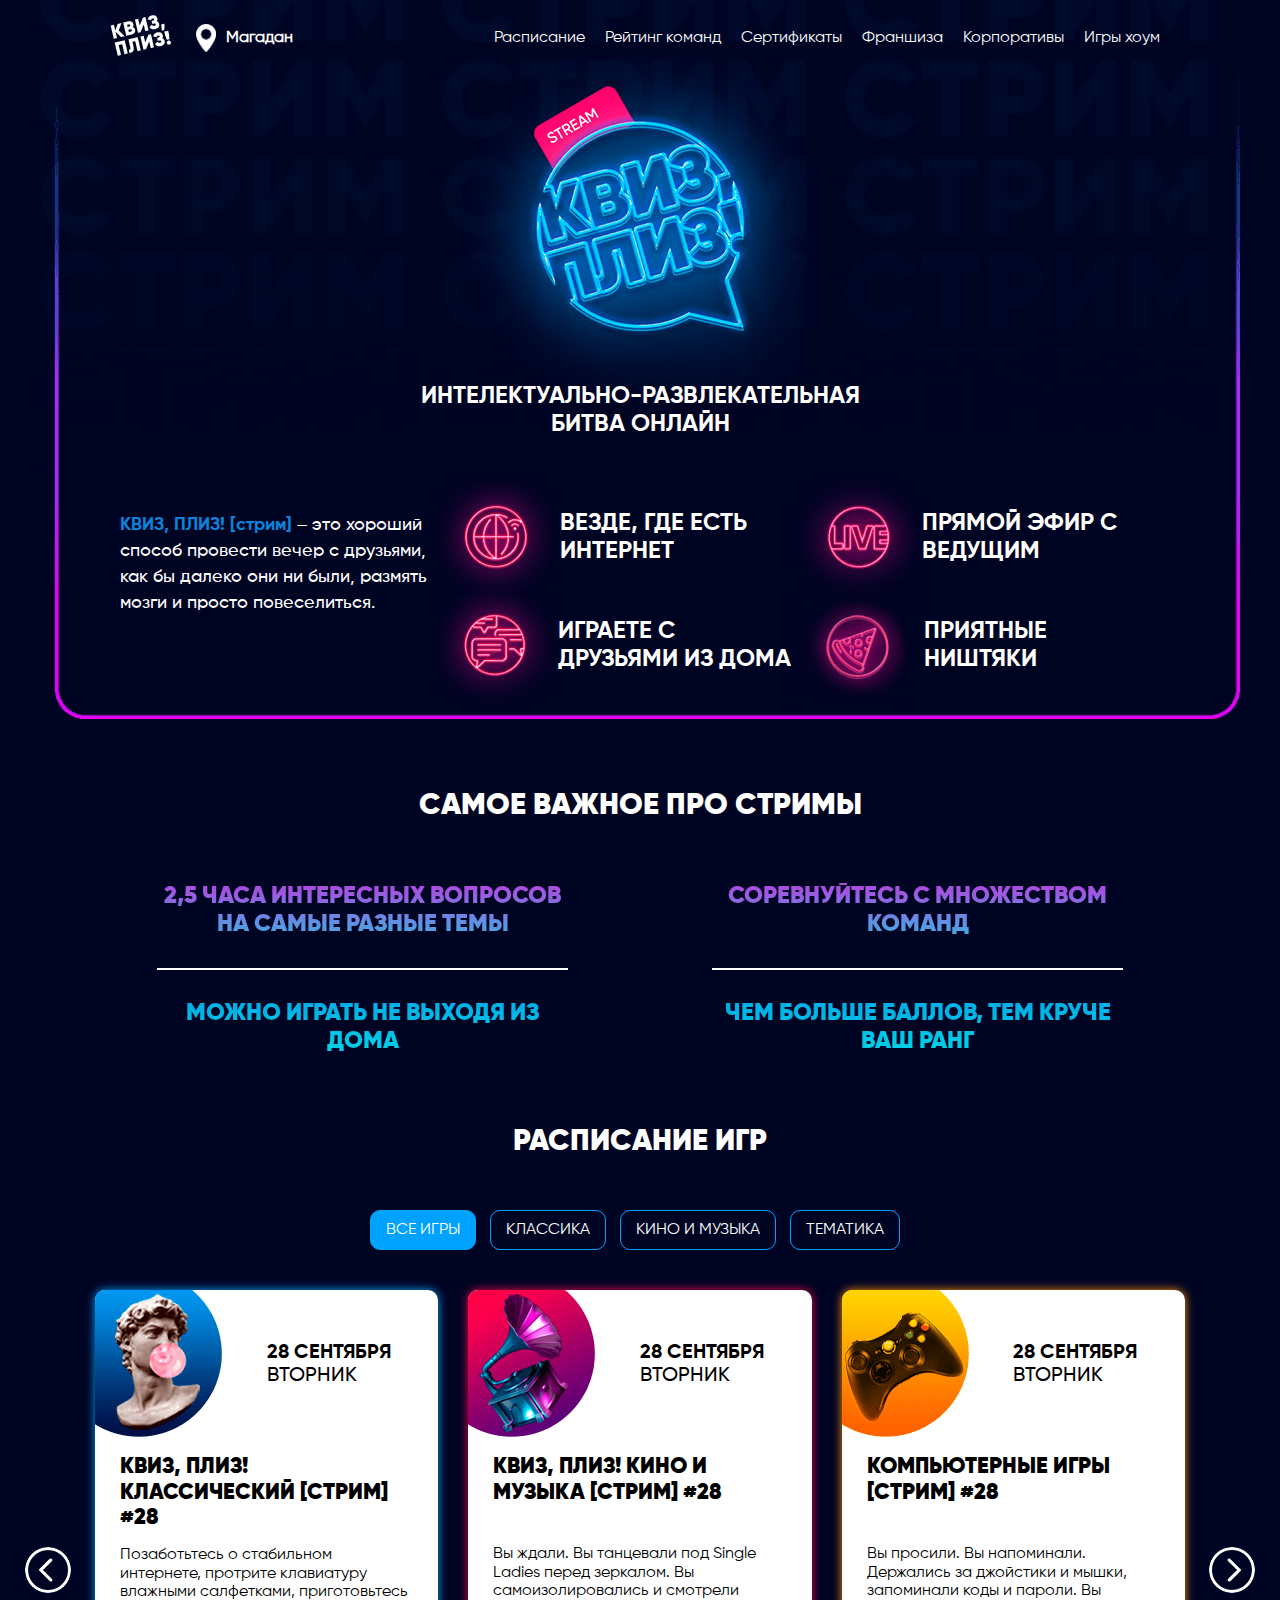
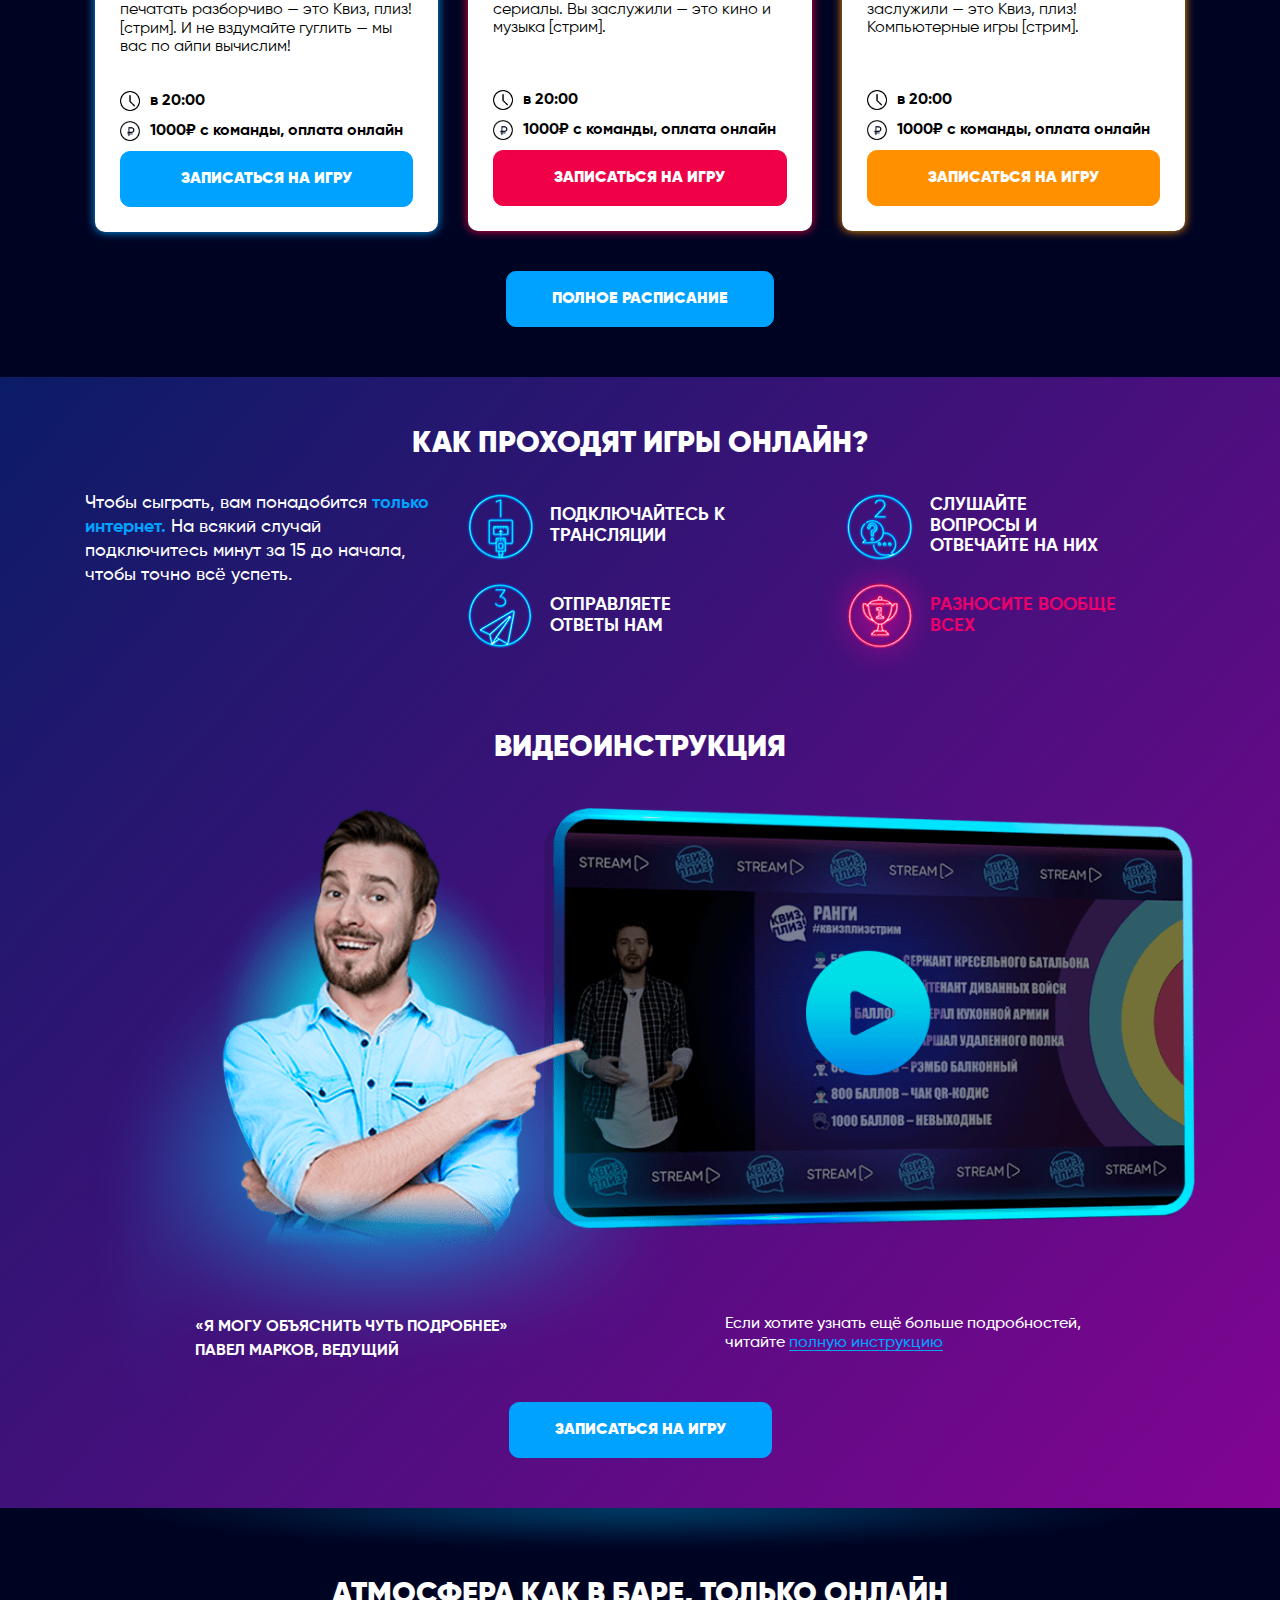
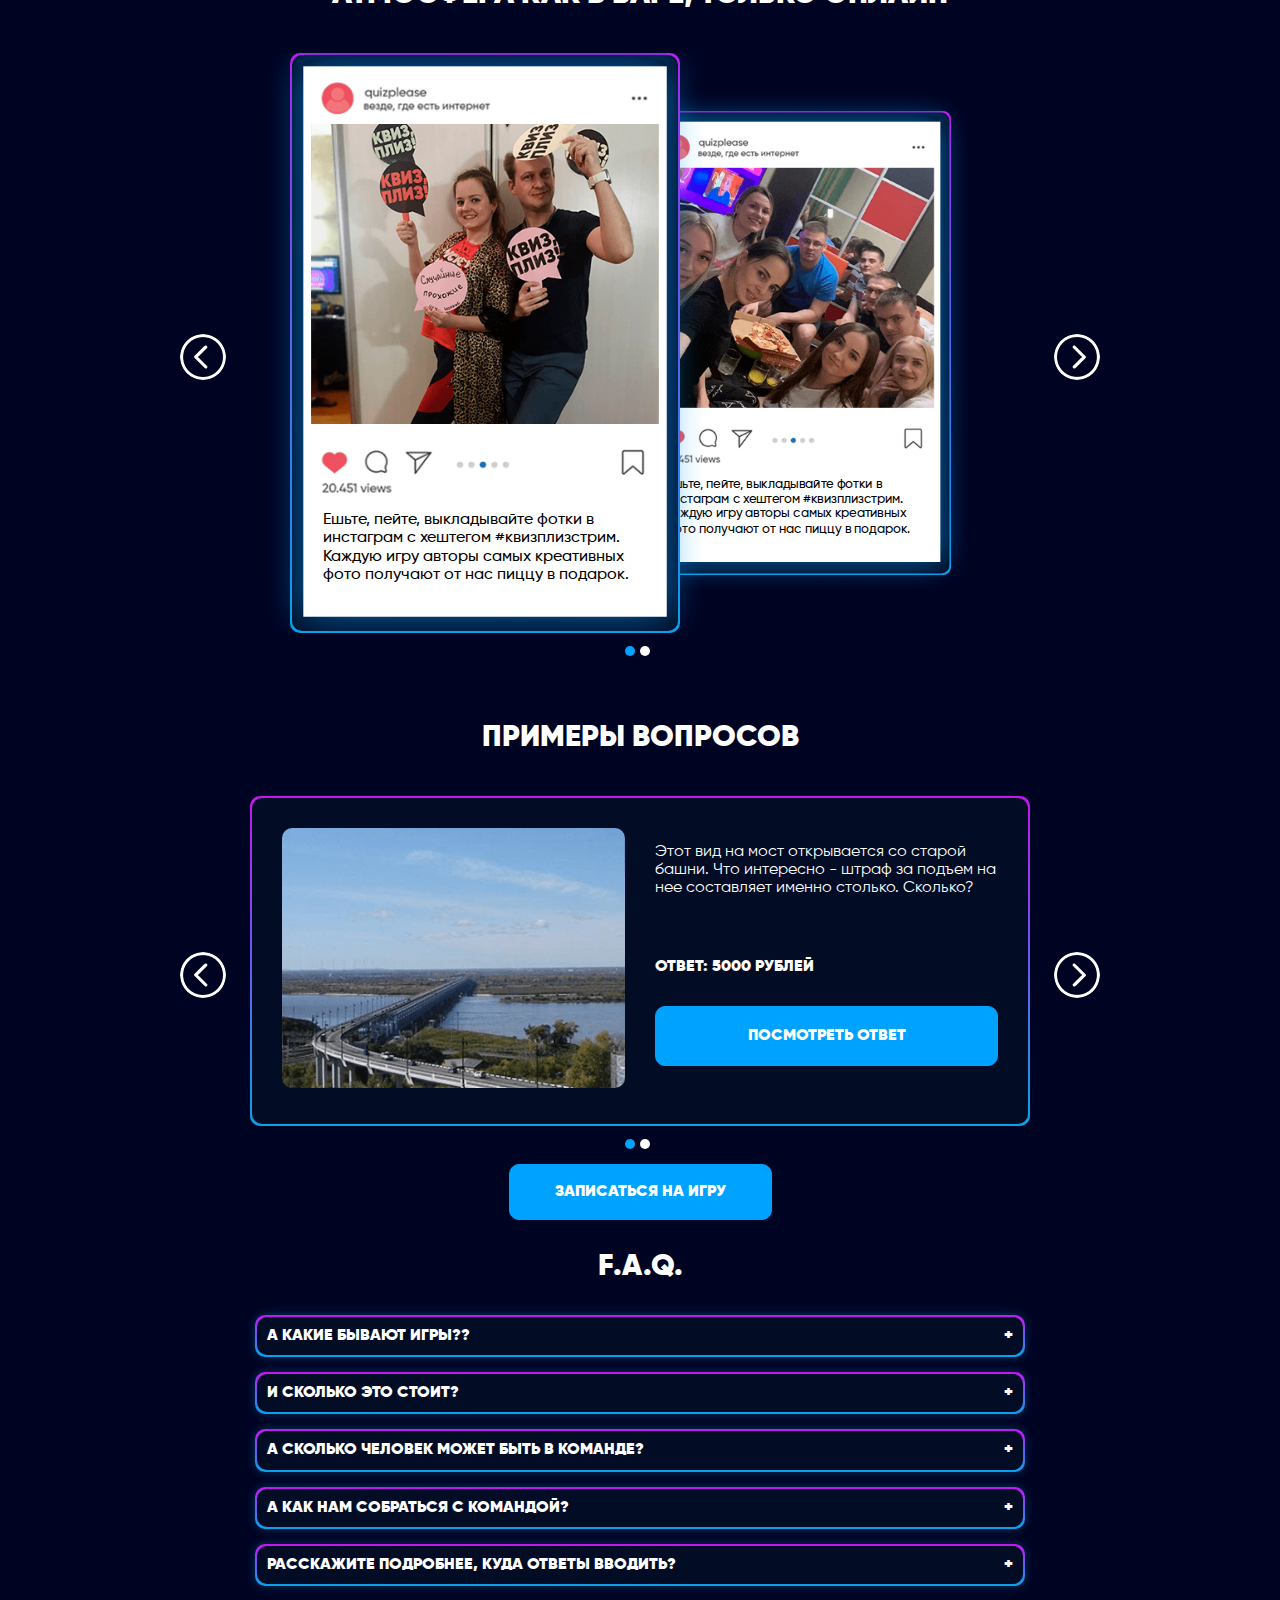
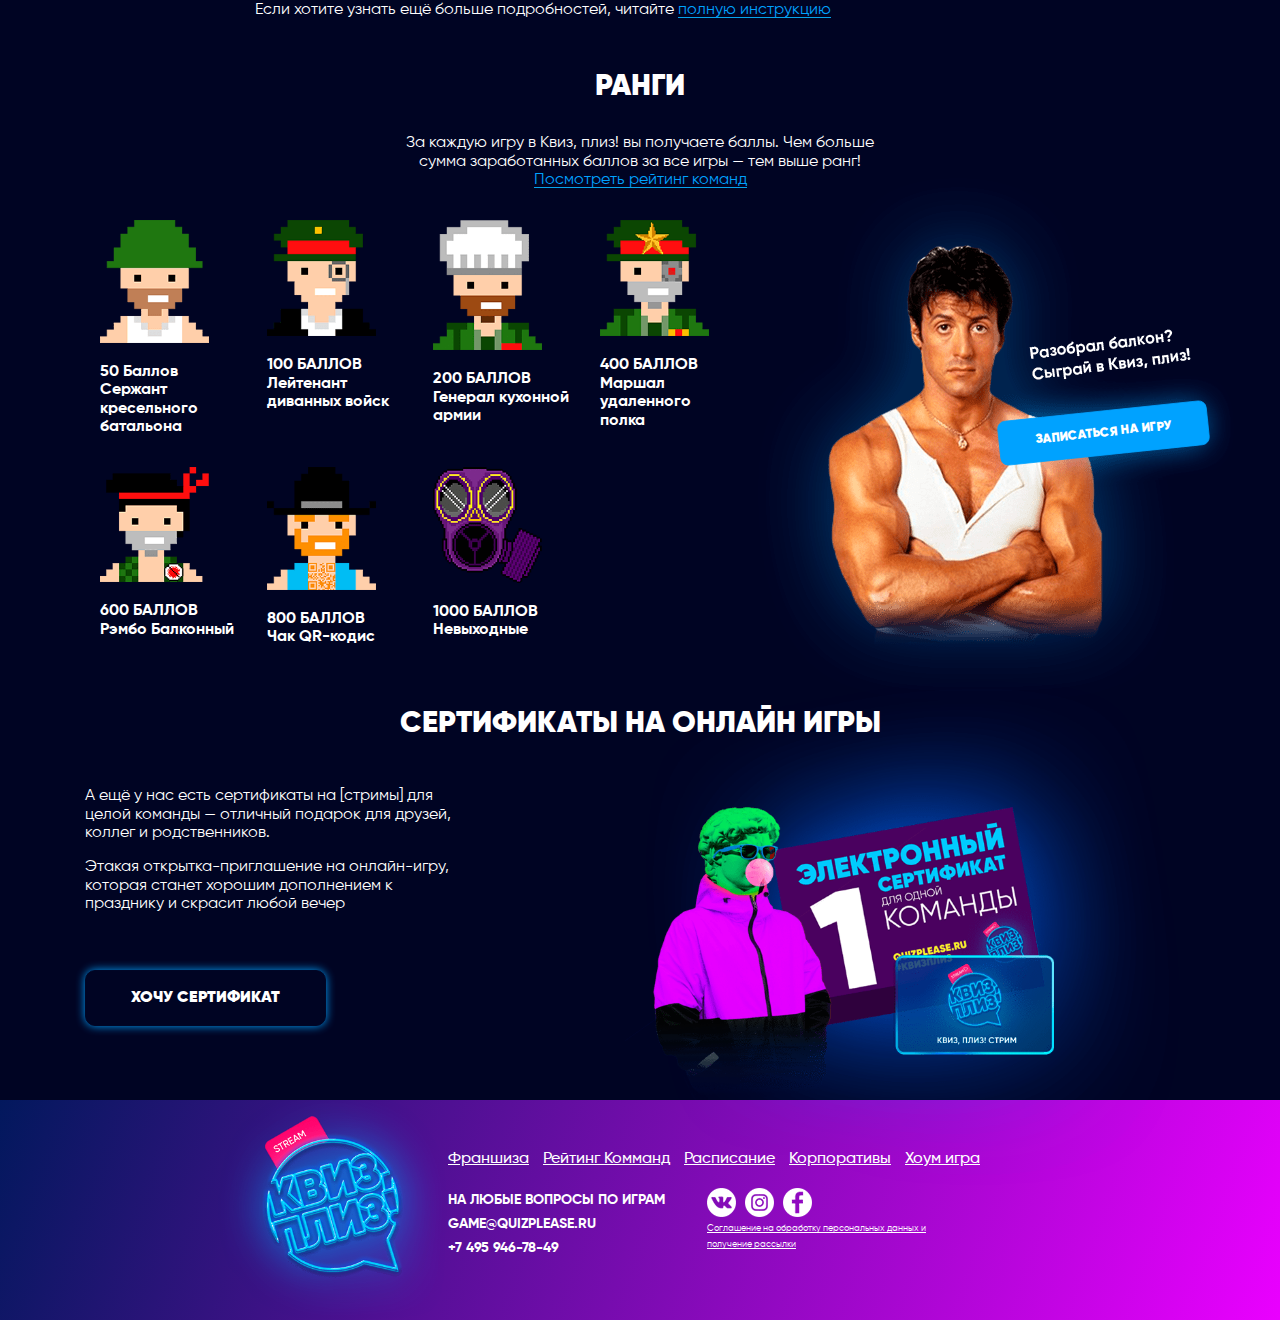
==== commit 49768e8d: "new version" ====
--- a/index.html
+++ b/index.html
@@ -13,7 +13,7 @@
 
     <title>Квиз, плиз! — интеллектуально-развлекательная битва</title>
 
-    <link href="https://fonts.googleapis.com/css?family=Roboto&display=swap" rel="stylesheet">
+    <!--    <link href="https://fonts.googleapis.com/css?family=Roboto&display=swap" rel="stylesheet">-->
 
     <meta property="og:url" content="quizplease.ru"/>
 
@@ -57,10 +57,6 @@
 
     <link rel="icon" type="image/png" sizes="16x16" href="https://quizplease.ru/favicon-16x16.png">
 
-    <meta name="yandex-verification" content="733b50682a0b85f4"/>
-
-    <meta name="yandex-verification" content="bbeb9ea1c57f0d8d"/>
-
     <link rel="stylesheet" href="css/normalize.css">
 
     <link rel="stylesheet" href="libs/owl/assets/owl.carousel.min.css">
@@ -68,9 +64,16 @@
     <link rel="stylesheet" href="libs/owl/assets/owl.theme.default.min.css">
 
     <link rel="stylesheet" href="css/style.css">
+
+    <!--  FIXME Убрать перед деплоем  -->
+
+    <meta name="google-site-verification" content="CB9ieMDzIHTMBSWUpTPA8vWkjGZ4FEyU_zMkgbM08Jg"/>
+
+    <meta property="robots" content="noindex, nofollow"/>
+
 </head>
+
 <body>
-
 
 <header id="header">
 
@@ -375,38 +378,53 @@
                 </div>
             </div>
 
-            <div class="menu-flex-1"></div>
             <div class="hamburger-menu">
+
                 <img src="./images/bars.png" alt="Меню" class="hamburger-menu-icon">
+
             </div>
 
             <nav role="navigation" class="menu-navbar">
-
-                <a href="/faq" class="link-navbar">
-
-                    <div>Как проходят игры</div>
+                <div class="close">&times</div>
+
+
+                <a href="/schedule" class="link-navbar">
+
+                    <div>Расписание</div>
 
                 </a>
 
-
-                <a href="/schedule" class="link-navbar">
-
-                    <div>Расписание</div>
+                <a href="/rating" class="link-navbar">
+
+                    <div>Рейтинг команд</div>
 
                 </a>
 
-
-                <a href="/questions" class="link-navbar">
-
-                    <div>Вопросы</div>
+                <a href="/certificates" class="link-navbar">
+
+                    <div>Сертификаты</div>
 
                 </a>
 
-                <a href="/rankes" class="link-navbar">
-
-                    <div>Ранги</div>
+
+                <a href="/certificates" class="link-navbar">
+
+                    <div>Франшиза</div>
 
                 </a>
+
+                <a href="/certificates" class="link-navbar">
+
+                    <div>Корпоративы</div>
+
+                </a>
+
+                <a href="/certificates" class="link-navbar">
+
+                    <div>Игры хоум</div>
+
+                </a>
+
 
             </nav>
 
@@ -433,7 +451,7 @@
 
             <div class="row">
 
-                <div class="col-lg-12">
+                <div class="col-lg-12 first-screen-bottom">
 
                     <div class="description">
 
@@ -522,39 +540,45 @@
     </section>
 
     <section class="most-important-screen">
-
-        <div class="title hide-sm">
-
-            Самое важное про стримы
-
-        </div>
-
-        <div class="description">
-
-            <div class="item item1">
-
-                2,5 часа интересных вопросов на самые разные темы
-
+        <div class="container">
+            <div class="row">
+                <div class="col-12">
+                    <div class="title hide-sm">
+
+                        Самое важное про стримы
+
+                    </div>
+
+                    <div class="description">
+
+                        <div class="item item1">
+
+                            2,5 часа интересных вопросов на самые разные темы
+
+                        </div>
+
+                        <div class="item item2">
+
+                            Соревнуйтесь с множеством команд
+
+                        </div>
+
+                        <div class="item item3">
+
+                            Можно играть не выходя из дома
+
+                        </div>
+
+                        <div class="item item4">
+
+                            Чем больше баллов, тем круче ваш ранг
+
+                        </div>
+
+                    </div>
+
+                </div>
             </div>
-
-            <div class="item item2">
-
-                Соревнуйтесь с множеством команд
-
-            </div>
-
-            <div class="item item3">
-
-                Можно играть не выходя из дома
-
-            </div>
-
-            <div class="item item4">
-
-                Чем больше баллов, тем круче ваш ранг
-
-            </div>
-
         </div>
 
 
@@ -1257,149 +1281,213 @@
 
     </section>
 
-    <section class="how-to-pass">
-
-        <div class="container">
-
-            <div class="title">
-                Как проходят игры онлайн?
+
+    <div class="background-gradient">
+
+        <section class="how-to-pass">
+
+            <div class="container">
+
+                <div class="title">
+                    Как проходят игры онлайн?
+                </div>
+
+                <div class="row">
+                    <div class="col-12 col-lg-4">
+
+                        <div class="description">
+                            Чтобы сыграть, вам понадобится <span class="blue-marker">только интернет.</span> <span
+                                class="hide-sm">На всякий случай подключитесь минут за 15 до начала, чтобы точно всё успеть.</span>
+                        </div>
+
+                    </div>
+
+                    <div class="col-12 col-lg-8">
+
+                        <div class="row">
+
+                            <div class="col-6">
+
+                                <div class="htpi">
+
+                                    <div class="how-to-pass-icon">
+
+                                        <img src="./images/online_game_1.png" alt="Подключайтесь к  трансляции">
+
+                                    </div>
+
+                                    <div class="subtitle">
+
+                                        Подключайтесь к трансляции
+
+                                    </div>
+
+                                </div>
+
+                            </div>
+
+                            <div class="col-6">
+
+                                <div class="htpi">
+
+                                    <div class="how-to-pass-icon">
+
+                                        <img src="./images/online_game_2.png" alt="Слушайте вопросы и отвечайте на них">
+
+                                    </div>
+
+                                    <div class="subtitle">
+
+                                        Слушайте вопросы и отвечайте на них
+
+                                    </div>
+
+                                </div>
+
+                            </div>
+
+                            <div class="col-6">
+
+                                <div class="htpi">
+
+                                    <div class="how-to-pass-icon">
+
+                                        <img src="./images/online_game_3.png" alt="Отправляете ответы нам">
+
+                                    </div>
+
+                                    <div class="subtitle">
+
+                                        Отправляете ответы нам
+
+                                    </div>
+
+                                </div>
+
+                            </div>
+
+                            <div class="col-6">
+
+                                <div class="htpi">
+
+                                    <div class="how-to-pass-icon">
+
+                                        <img src="./images/online_game_4.png" alt="Отправляете ответы нам">
+
+                                    </div>
+
+                                    <div class="subtitle pink">
+
+                                        Разносите вообще всех
+
+                                    </div>
+
+                                </div>
+
+                            </div>
+
+                        </div>
+
+                        <div class="subdescription">
+
+                <span class="blue-marker only-sm">
+
+                На всякий случай подключитесь минут за 15 до начала, чтобы точно всё успеть.
+
+                </span>
+
+                        </div>
+
+                    </div>
+
+                </div>
+
             </div>
 
-            <div class="description">
-                Чтобы сыграть, вам понадобится <span class="blue-marker">только интернет.</span>
+        </section>
+
+        <section class="video-instruction">
+
+            <div class="container">
+
+                <div class="row">
+
+                    <div class="col-12">
+
+                        <div class="title">
+
+                            Видеоинструкция
+
+                        </div>
+
+                        <div class="video-instruction-box only-sm">
+
+                            <img src="./images/mobile_video_instruction.png" alt="Видеоинструкция">
+
+                            <div class="text">
+
+                                <div class="first">
+
+                                    «Я могу объяснить чуть подробнее»
+
+                                </div>
+                                <div class="author">
+
+                                    Павел Марков, Ведущий
+
+                                </div>
+
+                            </div>
+
+                        </div>
+
+                        <div class="video-instruction-box-lg">
+
+                            <img src="./images/video_instruction.png" alt="">
+
+                        </div>
+
+                        <div class="row">
+
+                            <div class="col-12 col-lg-6">
+
+                                <div class="video-instruction-author hide-sm">
+
+                                    «Я могу объяснить чуть подробнее»
+                                    Павел Марков, Ведущий
+
+                                </div>
+
+                            </div>
+
+                            <div class="col-12 col-lg-6">
+
+                                <div class="description">
+
+                                    Если хотите узнать ещё больше подробностей, читайте <a href="#" class="link">полную
+                                    инструкцию</a>
+
+                                </div>
+
+                            </div>
+
+                        </div>
+
+                        <div class="video-instruction-btn hide-sm">
+
+                            <a href="#" class="btn btn-primary">Записаться на игру</a>
+
+                        </div>
+
+                    </div>
+
+                </div>
+
             </div>
 
-            <div class="row">
-
-                <div class="col-6">
-
-                    <div class="how-to-pass-icon">
-
-                        <img src="./images/online_game_1.png" alt="Подключайтесь к  трансляции">
-
-                    </div>
-
-                    <div class="subtitle">
-
-                        Подключайтесь к трансляции
-
-                    </div>
-
-                </div>
-
-                <div class="col-6">
-
-                    <div class="how-to-pass-icon">
-
-                        <img src="./images/online_game_2.png" alt="Слушайте вопросы и отвечайте на них">
-
-                    </div>
-
-                    <div class="subtitle">
-
-                        Слушайте вопросы и отвечайте на них
-
-                    </div>
-
-                </div>
-
-                <div class="col-6">
-
-                    <div class="how-to-pass-icon">
-
-                        <img src="./images/online_game_3.png" alt="Отправляете ответы нам">
-
-                    </div>
-
-                    <div class="subtitle">
-
-                        Отправляете ответы нам
-
-                    </div>
-
-                </div>
-
-                <div class="col-6">
-
-                    <div class="how-to-pass-icon">
-
-                        <img src="./images/online_game_4.png" alt="Отправляете ответы нам">
-
-                    </div>
-
-                    <div class="subtitle pink">
-
-                        Разносите вообще всех
-
-                    </div>
-
-                </div>
-
-            </div>
-
-            <div class="subdescription">
-
-                <span class="blue-marker">
-
-                На всякий случай подключитесь минут за 15 до начала, чтобы точно всё успеть.
-
-                    </span>
-
-            </div>
-
-        </div>
-
-    </section>
-
-    <section class="video-instruction">
-
-        <div class="container">
-
-            <div class="row">
-
-                <div class="col-12">
-
-                    <div class="title">
-
-                        Видеоинструкция
-
-                    </div>
-
-                    <div class="video-instruction-box">
-
-                        <img src="./images/mobile_video_instruction.png" alt="Видеоинструкция">
-
-                        <div class="text">
-
-                            <div class="first">
-
-                                «Я могу объяснить чуть подробнее»
-
-                            </div>
-                            <div class="author">
-
-                                Павел Марков, Ведущий
-
-                            </div>
-
-                        </div>
-
-                    </div>
-
-                    <div class="description">
-
-                        Если хотите узнать ещё больше подробностей, читайте <a href="#" class="link">полную
-                        инструкцию</a>
-
-                    </div>
-
-                </div>
-
-            </div>
-
-        </div>
-
-    </section>
+        </section>
+
+    </div>
 
     <section class="atmosphere">
 
@@ -1471,6 +1559,56 @@
 
                             </div>
 
+                            <div class="slide">
+
+                                <div class="layout">
+
+                                    <img src="./images/insta_box_2.png" alt="" class="insta-box"/>
+
+                                    <div class="insta-post">
+
+                                        <img src="./images/insta_photo_1.png" alt=""/>
+
+                                    </div>
+
+                                    <div class="description">
+
+                                        Ешьте, пейте, выкладывайте фотки в инстаграм с хештегом #квизплизстрим. Каждую
+                                        игру
+                                        авторы самых
+                                        креативных фото получают от нас пиццу в подарок.
+
+                                    </div>
+
+                                </div>
+
+                            </div>
+
+                            <div class="slide">
+
+                                <div class="layout">
+
+                                    <img src="./images/insta_box_2.png" alt="" class="insta-box"/>
+
+                                    <div class="insta-post">
+
+                                        <img src="./images/insta_photo_2.png" alt=""/>
+
+                                    </div>
+
+                                    <div class="description">
+
+                                        Ешьте, пейте, выкладывайте фотки в инстаграм с хештегом #квизплизстрим. Каждую
+                                        игру
+                                        авторы самых
+                                        креативных фото получают от нас пиццу в подарок.
+
+                                    </div>
+
+                                </div>
+
+                            </div>
+
                         </div>
 
                     </div>
@@ -1494,7 +1632,7 @@
 
                     <div class="title">Примеры вопросов</div>
 
-                    <div class="description">
+                    <div class="description only-sm">
 
                         Типы вопросов, которые могут вас ждать на играх
 
@@ -1506,71 +1644,100 @@
 
                             <div class="layout">
 
-                                <img src="./images/question_img_1.png" class="question-img"/>
-
-                                <div class="question">
-
-                                    Этот вид на мост открывается
-                                    со старой башни. Что интересно - штраф за подъем на нее составляет именно столько.
-                                    Сколько?
-
-                                </div>
-
-                                <div class="price">
-
-                                    Ответ: 5000 рублей
-
-                                </div>
-
-
-                                <div class="get-answer">
-
-                                    <button class="btn btn-primary">
-
-                                        посмотреть ОТВЕТ
-
-                                    </button>
-
-                                </div>
-
-                            </div>
-
-                        </div>
-
+                                <div class="row">
+
+                                    <div class="col-12 col-lg-6">
+
+                                        <img src="./images/question_img_1.png" class="question-img"/>
+
+                                    </div>
+                                    <div class="col-12 col-lg-6">
+
+                                        <div class="question">
+
+                                            Этот вид на мост открывается
+                                            со старой башни. Что интересно - штраф за подъем на нее составляет именно
+                                            столько.
+                                            Сколько?
+
+                                        </div>
+
+                                        <div class="price">
+
+                                            Ответ: 5000 рублей
+
+                                        </div>
+
+
+                                        <div class="get-answer">
+
+                                            <button class="btn btn-primary">
+
+                                                посмотреть ОТВЕТ
+
+                                            </button>
+
+                                        </div>
+                                    </div>
+
+                                </div>
+
+
+                            </div>
+
+                        </div>
 
                         <div class="slide">
 
                             <div class="layout">
 
-                                <img src="./images/question_img_1.png" class="question-img"/>
-
-                                <div class="question">
-
-                                    Этот вид на мост открывается
-                                    со старой башни. Что интересно - штраф за подъем на нее составляет именно столько.
-                                    Сколько?
-                                </div>
-
-                                <div class="price">
-
-                                    Ответ: 5000 рублей
-
-                                </div>
-
-                                <div class="get-answer">
-
-                                    <button class="btn btn-primary">
-
-                                        посмотреть ОТВЕТ
-
-                                    </button>
-
-                                </div>
-
-                            </div>
-
-                        </div>
-
+                                <div class="row">
+
+                                    <div class="col-12 col-lg-6">
+
+                                        <img src="./images/question_img_1.png" class="question-img"/>
+
+                                    </div>
+                                    <div class="col-12 col-lg-6">
+
+                                        <div class="question">
+
+                                            Этот вид на мост открывается
+                                            со старой башни. Что интересно - штраф за подъем на нее составляет именно
+                                            столько.
+                                            Сколько?
+
+                                        </div>
+
+                                        <div class="price">
+
+                                            Ответ: 5000 рублей
+
+                                        </div>
+
+
+                                        <div class="get-answer">
+
+                                            <button class="btn btn-primary">
+
+                                                посмотреть ОТВЕТ
+
+                                            </button>
+
+                                        </div>
+                                    </div>
+
+                                </div>
+
+
+                            </div>
+
+                        </div>
+
+                    </div>
+
+                    <div class="text-center  hide-sm">
+                        <a href="#" class="btn btn-primary">Записаться на игру</a>
                     </div>
 
                 </div>
@@ -1687,6 +1854,11 @@
 
                     </div>
 
+                    <div class="description">
+                        Если хотите узнать ещё больше подробностей, читайте <a href="#" class="link">полную
+                        инструкцию</a>
+                    </div>
+
                 </div>
 
             </div>
@@ -1710,7 +1882,7 @@
                         За каждую игру в Квиз, плиз! вы получаете
                         баллы. Чем больше сумма заработанных
                         баллов за все игры — тем выше ранг!
-                        Посмотреть рейтинг команд
+                        <a href="#" class="link">Посмотреть рейтинг команд</a>
 
                     </div>
 
@@ -1720,7 +1892,7 @@
 
             <div class="row rankes-grid">
 
-                <div class="col-4">
+                <div class="col-4 col-lg-3">
 
                     <div class="rank">
 
@@ -1738,7 +1910,7 @@
 
                 </div>
 
-                <div class="col-4">
+                <div class="col-4 col-lg-3">
 
                     <div class="rank">
 
@@ -1756,7 +1928,7 @@
 
                 </div>
 
-                <div class="col-4">
+                <div class="col-4 col-lg-3">
 
                     <div class="rank">
 
@@ -1774,7 +1946,7 @@
 
                 </div>
 
-                <div class="col-4">
+                <div class="col-4 col-lg-3">
 
                     <div class="rank">
 
@@ -1792,7 +1964,7 @@
 
                 </div>
 
-                <div class="col-4">
+                <div class="col-4 col-lg-3">
 
                     <div class="rank">
 
@@ -1810,7 +1982,7 @@
 
                 </div>
 
-                <div class="col-4">
+                <div class="col-4 col-lg-3">
 
                     <div class="rank">
 
@@ -1828,7 +2000,7 @@
 
                 </div>
 
-                <div class="col-4">
+                <div class="col-4 col-lg-3">
 
                     <div class="rank">
 
@@ -1843,6 +2015,12 @@
                         </div>
 
                     </div>
+
+                </div>
+
+                <div class="stalonne-wrap hide-sm">
+
+                    <a href="#" class="btn btn-primary">Записаться на игру</a>
 
                 </div>
 
@@ -1907,7 +2085,7 @@
 
     <div class="container">
 
-        <div class="row">
+        <div class="row footer-row">
 
             <div class="col-12">
 
@@ -1946,7 +2124,7 @@
                 </div>
             </div>
 
-            <div class="col-4">
+            <div class="col-4 footer-logo-col">
 
                 <div class="footer-logo">
 
@@ -1958,62 +2136,70 @@
 
             <div class="col-8">
 
-                <div class="footer-contacts">
-
-                    <div>
-
-                        На любые вопросы по играм
-
-                    </div>
-
-                    <div>
-
-                        <a href="mailto:game@quizplease.ru">
-
-                            game@quizplease.ru
-
-                        </a>
-
-                    </div>
-
-                    <div>
-
-                        <a href="tel:+74959467849">
-
-                            +7 495 946-78-49
-
-                        </a>
-
-                    </div>
-
-                    <div class="socials">
-
-                        <a href="#vk">
-
-                            <img src="./images/vk.png" alt="Квиз плиз! VK">
-
-                        </a>
-
-                        <a href="#instagram">
-
-                            <img src="./images/instagram.png" alt="Квиз плиз! Instagram">
-
-                        </a>
-
-                        <a href="#facebook">
-
-                            <img src="./images/facebook.png" alt="Квиз плиз! Facebook">
-
-                        </a>
+                <div class="row footer-contacts">
+
+                    <div class="col-12 col-lg-6">
+
+                        <div>
+
+                            На любые вопросы по играм
+
+                        </div>
+
+                        <div>
+
+                            <a href="mailto:game@quizplease.ru">
+
+                                game@quizplease.ru
+
+                            </a>
+
+                        </div>
+
+                        <div>
+
+                            <a href="tel:+74959467849">
+
+                                +7 495 946-78-49
+
+                            </a>
+
+                        </div>
+
+                    </div>
+
+                    <div class="col-12 col-lg-6">
+
+                        <div class="socials">
+
+                            <a href="#vk">
+
+                                <img src="./images/vk.png" alt="Квиз плиз! VK">
+
+                            </a>
+
+                            <a href="#instagram">
+
+                                <img src="./images/instagram.png" alt="Квиз плиз! Instagram">
+
+                            </a>
+
+                            <a href="#facebook">
+
+                                <img src="./images/facebook.png" alt="Квиз плиз! Facebook">
+
+                            </a>
+
+                        </div>
+
+                        <a href="#" class="agreement"> Соглашение на обработку персональных данных и получение
+                            рассылки </a>
 
                     </div>
 
                 </div>
 
             </div>
-            <div class="col-12">
-                <a href="#" class="agreement"> Соглашение на обработку персональных данных и получение рассылки </a>
-            </div>
 
         </div>
 
@@ -2021,6 +2207,17 @@
 
 </footer>
 
+
+<div class="popup">
+    <div class="popup-content">
+        <button class="close">&times</button>
+
+        <div class="youtube-video-place " data-yt-url="https://www.youtube.com/embed/V0PR975cNJA">
+        </div>
+
+    </div>
+</div>
+
 <!-- SCRIPTS -->
 
 <script src="libs/jquery-3.5.1.min.js"></script>
--- a/css/style.css
+++ b/css/style.css
@@ -145,9 +145,39 @@
     color: #00a2ff;
 }
 
+.link::after {
+    content: '';
+    display: block;
+    bottom: 0;
+    left: 0;
+    right: 0;
+    background-color: rgba(6, 164, 236, 1);
+    height: 1px;
+    width: 100%;
+    position: absolute;
+    transition: all 0.2s ease;
+}
+
+.link:hover::after {
+    background-color: rgba(6, 164, 236, 0);
+
+}
+
 .link {
+    text-decoration: none;
+    position: relative;
     color: #00a2ff;
-    text-decoration: underline;
+    background-image: linear-gradient(90deg, rgba(6, 164, 236, 1) 0%, rgba(200, 21, 240, 1) 100%);;
+    background-position: 0% 100%;
+    background-repeat: no-repeat;
+    background-size: 0% 2px;
+    transition: background-size cubic-bezier(0, .5, 0, 1) 0.3s;
+}
+
+.link:hover,
+.link:focus {
+
+    background-size: 100% 2px;
 }
 
 .btn {
@@ -209,20 +239,16 @@
     background-color: #000423;
     border-color: #000626;
     box-shadow: 0 0 10px rgb(0, 162, 255);
-}
-
-.btn-secondary:hover {
+    cursor: pointer;
+}
+
+
+.btn-secondary:hover,
+.btn-secondary:focus,
+.btn-secondary.focus {
     color: #fff;
-    background-color: #000423;
-    border-color: #000423;
-    box-shadow: 0 0 10px rgb(0, 162, 255);
-
-}
-
-.btn-secondary:focus, .btn-secondary.focus {
-    color: #fff;
-    background-color: #000423;
-    border-color: #000423;
+    background-color: #00a3ff;
+    border-color: #00a3ff;
     box-shadow: 0 0 10px rgb(0, 162, 255);
 }
 
@@ -252,6 +278,15 @@
     margin-left: auto;
 }
 
+
+.video-instruction-box-lg {
+    display: none;
+}
+
+.owl-nav {
+    display: none;
+}
+
 @media (min-width: 576px) {
     .container {
         max-width: 540px;
@@ -259,6 +294,10 @@
 }
 
 @media (min-width: 768px) {
+    .owl-nav {
+        display: block;
+    }
+
     .container {
         max-width: 720px;
     }
@@ -270,6 +309,300 @@
     .only-sm {
         display: none;
     }
+
+
+    .schedule-carousel .owl-nav .owl-prev,
+    .schedule-carousel .owl-nav .owl-next {
+        width: 46px;
+        height: 46px;
+        background-image: url("../images/nav.png") !important;
+        outline: none;
+        border-radius: 100px;
+        transition: all 0.2s ease;
+        position: absolute;
+        top: calc(50% - 23px);
+    }
+
+    .schedule-carousel .owl-nav .owl-prev:hover,
+    .schedule-carousel .owl-nav .owl-next:hover {
+        background-color: rgba(255, 255, 255, 0.2);
+    }
+
+    .schedule-carousel .owl-nav .owl-next {
+        transform: rotateZ(180deg);
+        right: -60px;
+    }
+
+    .schedule-carousel .owl-nav .owl-prev {
+        left: -60px;
+    }
+
+
+    .schedule-carousel .owl-nav .owl-prev span,
+    .schedule-carousel .owl-nav .owl-next span {
+        display: none;
+    }
+
+    .schedule-carousel .owl-item {
+        padding: 10px;
+
+    }
+
+    .schedule-carousel .carousel-cell.classic {
+        box-shadow: 0px 0px 10px #00a2ff;
+        border-radius: 10px;
+    }
+
+
+    .schedule-carousel .carousel-cell.cinema-and-music {
+        box-shadow: 0px 0px 10px #f00046;
+        border-radius: 10px;
+    }
+
+    .schedule-carousel .carousel-cell.theme {
+        box-shadow: 0px 0px 10px #ff9000;
+        border-radius: 10px;
+    }
+
+    .how-to-pass {
+        margin-top: 50px;
+        padding-top: 50px;
+    }
+
+    .how-to-pass .hide-sm {
+        display: inline;
+    }
+
+    .how-to-pass .title {
+
+        max-width: inherit !important;
+    }
+
+    .how-to-pass .description {
+        font-size: 18px;
+        line-height: 24px;
+    }
+
+    .htpi {
+        display: flex;
+        align-items: center;
+        justify-content: flex-start;
+        margin-bottom: 20px;
+
+    }
+
+    .how-to-pass .container .subtitle {
+        text-align: left;
+        margin: 0px 0px 0px 15px;
+        font-size: 18px;
+        max-width: 191px;
+
+    }
+
+    .how-to-pass .how-to-pass-icon {
+        margin: 0px;
+    }
+
+    .video-instruction {
+        padding-bottom: 50px;
+
+    }
+
+    .video-instruction-box-lg {
+        display: block;
+        margin-bottom: -130px;
+        cursor: pointer;
+    }
+
+    .video-instruction-author {
+        max-width: 320px;
+        margin: auto;
+        text-transform: uppercase;
+        font-family: 'Gilroy-Bold', sans-serif;
+        line-height: 24px;
+
+    }
+
+    .video-instruction .description {
+        max-width: 400px;
+        margin: auto;
+    }
+
+    .video-instruction-btn {
+        text-align: center;
+    }
+
+
+    .background-gradient {
+        background: rgb(11, 28, 102);
+        background: -moz-linear-gradient(132deg, rgba(11, 28, 102, 1) 0%, rgba(130, 4, 146, 1) 100%);
+        background: -webkit-linear-gradient(132deg, rgba(11, 28, 102, 1) 0%, rgba(130, 4, 146, 1) 100%);
+        background: linear-gradient(132deg, rgba(11, 28, 102, 1) 0%, rgba(130, 4, 146, 1) 100%);
+        filter: progid:DXImageTransform.Microsoft.gradient(startColorstr="#0b1c66", endColorstr="#820492", GradientType=1);
+    }
+
+    .atmosphere {
+        padding-top: 70px;
+        position: relative;
+        overflow: hidden;
+    }
+
+    .atmosphere:before {
+        content: '';
+        top: -40px;
+        left: 0;
+        right: 0;
+        background-image: url(../images/atmosphere_before.png);
+        height: 82px;
+        background-size: contain;
+        width: 100%;
+        position: absolute;
+        background-repeat: no-repeat;
+        background-position: center;
+        filter: brightness(0.5);
+    }
+
+    .insta-slider-mark {
+        display: none;
+    }
+
+    .atmosphere .insta-slider {
+        max-width: 800px !important;
+        margin: auto !important;
+
+    }
+
+    .atmosphere .insta-slider .slide .insta-post img {
+        max-height: 300px !important;
+
+    }
+
+    .atmosphere .insta-slider .slide {
+        height: 580px !important;
+
+    }
+
+    .atmosphere .insta-slider .slide .description {
+        bottom: 8% !important;
+
+    }
+
+    .atmosphere .insta-slider .owl-nav .owl-prev,
+    .atmosphere .insta-slider .owl-nav .owl-next {
+        width: 46px;
+        height: 46px;
+        background-image: url("../images/nav.png") !important;
+        outline: none;
+        border-radius: 100px;
+        transition: all 0.2s ease;
+        position: absolute;
+        top: calc(50% - 23px);
+    }
+
+    .atmosphere .insta-slider .owl-nav .owl-prev:hover,
+    .atmosphere .insta-slider .owl-nav .owl-next:hover {
+        background-color: rgba(255, 255, 255, 0.2);
+    }
+
+    .atmosphere .insta-slider .owl-nav .owl-next {
+        transform: rotateZ(180deg);
+        right: -60px;
+    }
+
+    .atmosphere .insta-slider .owl-nav .owl-prev {
+        left: -60px;
+    }
+
+
+    .atmosphere .insta-slider .owl-nav .owl-prev span,
+    .atmosphere .insta-slider .owl-nav .owl-next span {
+        display: none;
+    }
+
+    .atmosphere .insta-slider .owl-item.active {
+        transition: all 0.2s ease;
+        z-index: 2;
+        margin-left: 40px;
+        visibility: visible;
+
+    }
+
+    .atmosphere .insta-slider .owl-item.active + .owl-item.active {
+
+        transform: scale(0.8);
+        margin-left: -80px !important;
+        z-index: 1;
+        margin-right: 40px;
+
+    }
+
+    .atmosphere .insta-slider .owl-item:not(.active) {
+        visibility: hidden;
+
+    }
+
+    .question-examples .question-examples-slider {
+        max-width: 800px !important;
+        margin: auto;
+    }
+
+
+    .question-examples-slider .owl-nav .owl-prev,
+    .question-examples-slider .owl-nav .owl-next {
+        width: 46px;
+        height: 46px;
+        background-image: url("../images/nav.png") !important;
+        outline: none;
+        border-radius: 100px;
+        transition: all 0.2s ease;
+        position: absolute;
+        top: calc(50% - 23px);
+    }
+
+    .question-examples-slider .owl-nav .owl-prev:hover,
+    .question-examples-slider .owl-nav .owl-next:hover {
+        background-color: rgba(255, 255, 255, 0.2);
+    }
+
+    .question-examples-slider .owl-nav .owl-next {
+        transform: rotateZ(180deg);
+        right: -60px;
+    }
+
+    .question-examples-slider .owl-nav .owl-prev {
+        left: -60px;
+    }
+
+    .question-examples-slider .owl-nav .owl-prev span,
+    .question-examples-slider .owl-nav .owl-next span {
+        display: none;
+    }
+
+    .question-examples .question-examples-slider .slide {
+        height: 330px !important;
+    }
+
+    .question-examples .question {
+        height: 122px;
+    }
+
+    .faq {
+        max-width: 800px;
+        margin: auto;
+        margin-top: 50px;
+
+    }
+
+    .rankes {
+        margin-top: 50px !important;
+    }
+
+    .rankes .description {
+        max-width: 500px;
+        margin: auto;
+        text-align: center;
+    }
+
 }
 
 @media (min-width: 992px) {
@@ -383,6 +716,7 @@
 }
 
 @media (min-width: 992px) {
+
     .col-lg-3 {
         -ms-flex: 0 0 25%;
         flex: 0 0 25%;
@@ -398,6 +732,12 @@
     .col-lg-6 {
         flex: 0 0 50%;
         max-width: 50%;
+    }
+
+    .col-lg-8 {
+        -ms-flex: 0 0 66.666667%;
+        flex: 0 0 66.666667%;
+        max-width: 66.666667%;
     }
 
     .col-lg-9 {
@@ -435,7 +775,7 @@
     color: #fff;
     display: block;
     position: absolute !important;
-
+    z-index: 9;
 }
 
 .h3-city-drop {
@@ -460,7 +800,7 @@
     line-height: 30px;
     font-weight: 500;
     margin-left: 15px;
-
+    cursor: pointer;
 }
 
 .city-grid {
@@ -488,7 +828,7 @@
 }
 
 .city-droplink {
-    max-width: 205px;
+    max-width: 175px;
     padding: 0px;
     transition: color 100ms ease;
     color: #fff;
@@ -511,6 +851,41 @@
     justify-content: flex-end;
     display: none;
 
+}
+
+.menu-navbar.open {
+    position: fixed;
+    top: 0px;
+    left: 0;
+    right: 0;
+    bottom: 0;
+    z-index: 99;
+    display: block;
+    background-color: #000423;
+    padding: 30px 15px 15px;
+}
+
+.menu-navbar.open .link-navbar {
+    padding: 10px 0px;
+
+}
+
+.menu-navbar .close {
+    position: fixed;
+    top: 0;
+    right: 0;
+    color: white;
+    display: none;
+    width: 50px;
+    height: 50px;
+    align-items: center;
+    justify-content: center;
+    background: black;
+    font-size: 50px;
+}
+
+.menu-navbar.open .close {
+    display: flex;
 }
 
 .menu-flex-1 {
@@ -546,6 +921,10 @@
     width: 25px;
 }
 
+.hamburger-menu {
+    margin-left: auto;
+}
+
 
 .title {
     text-align: center;
@@ -614,6 +993,7 @@
     display: flex;
     align-items: center;
     justify-content: center;
+    margin-top: 20px;
 }
 
 
@@ -688,6 +1068,11 @@
 
 .schedule .owl-stage {
     padding-left: 0px !important;
+}
+
+.schedule-carousel {
+    margin-bottom: 10px;
+    position: relative;
 }
 
 .schedule .owl-carousel .carousel-cell .card {
@@ -702,6 +1087,11 @@
     overflow: hidden;
 }
 
+.schedule .owl-carousel .carousel-cell .card .card-body {
+    padding: 0px 10px 10px;
+
+}
+
 .schedule .carousel-cell.cinema-and-music .btn {
     color: #fff;
     background-color: #f00046;
@@ -755,7 +1145,8 @@
     font-size: 12px;
     border-radius: 5px;
     outline: none;
-
+    cursor: pointer;
+    transition: all 0.2s ease;
 }
 
 .schedule .owl-filter-bar-item.active,
@@ -844,6 +1235,12 @@
     margin-top: 50px;
 }
 
+.how-to-pass .title {
+    max-width: 250px;
+    margin-left: auto;
+    margin-right: auto;
+}
+
 .how-to-pass .description {
     font-family: 'Gilroy-Medium', sans-serif;
     margin-bottom: 30px;
@@ -892,6 +1289,7 @@
 
 .video-instruction-box {
     position: relative;
+    margin: 0px -15px;
 }
 
 .video-instruction .text {
@@ -1111,8 +1509,31 @@
     font-family: 'Gilroy-Black', sans-serif;
 }
 
+.question-examples .owl-dots {
+    text-align: center;
+    margin-top: 10px;
+
+}
+
+.question-examples .owl-dot {
+    background-color: white !important;
+    width: 10px;
+    height: 10px;
+    border: none !important;
+    border-radius: 5px;
+    margin-right: 5px;
+    outline: none !important;
+}
+
+.question-examples .owl-dot.active {
+    background-color: #00a2ff !important;
+
+}
 
 /* FAQ*/
+.faq {
+    margin-top: 30px
+}
 
 .faq-collapse {
 
@@ -1138,7 +1559,8 @@
     filter: progid:DXImageTransform.Microsoft.gradient(startColorstr="#06a4ec", endColorstr="#c815f0", GradientType=1);
     border-radius: 10px;
     padding: 2px;
-    margin-bottom: 10px;
+    margin-bottom: 15px;
+    box-shadow: 0 0 10px rgba(6, 164, 236, 0.3);
 }
 
 .faq-collapse-item .layout {
@@ -1152,6 +1574,7 @@
     text-transform: uppercase;
     font-family: 'Gilroy-Black', sans-serif;
     position: relative;
+    cursor: pointer;
 }
 
 .faq-collapse-item .question:after {
@@ -1166,6 +1589,9 @@
 }
 
 /* RANKES */
+.rankes {
+    margin-top: 30px;
+}
 
 .rankes-grid {
     margin: 15px 0px;
@@ -1196,6 +1622,7 @@
 .get-certificates {
     text-align: center;
     margin-bottom: 50px;
+    margin-top: -70px;
 
 }
 
@@ -1204,6 +1631,15 @@
 
 }
 
+.certificates .image {
+    margin-left: -15px;
+    margin-right: -15px;
+    overflow: hidden;
+}
+
+.certificates .image img {
+
+}
 
 /* FOOTER */
 
@@ -1222,8 +1658,10 @@
 
 #footer .links a {
     color: white;
-    margin-right: 15px;
+    margin-right: 10px;
     font-family: 'Gilroy-Medium', sans-serif;
+    margin-bottom: 5px;
+    display: inline-block;
 }
 
 .footer-contacts {
@@ -1251,7 +1689,310 @@
 #footer .agreement {
     color: white;
     font-size: 9px;
-    margin: 15px;
+    margin: 15px 0px;
     display: block;
-    text-align: center;
-}
+    text-transform: none;
+    line-height: 14px;
+}
+
+@media (min-width: 992px) {
+
+    .hamburger-menu {
+        display: none;
+    }
+
+    .menu-navbar {
+        display: flex;
+    }
+
+    .first-screen {
+        background-image: url("../images/stream_stream.png");
+        max-width: 1200px;
+        background-position: bottom;
+        background-size: cover;
+    }
+
+    .first-screen .logo-neon {
+        max-width: none;
+    }
+
+    .first-screen .subtitle {
+        width: 500px;
+        font-size: 24px;
+    }
+
+    .first-screen .description {
+        width: 30%;
+        margin-top: 58px;
+        line-height: 26px;
+
+    }
+
+    .first-screen .main-title {
+        font-size: 18px;
+        color: #0a84dc;
+        display: inline-block;
+        margin-top: 0px;
+    }
+
+    .first-screen .hide-sm {
+        display: inline-block;
+    }
+
+    .first-screen .description .content {
+        display: inline;
+        font-size: 18px;
+
+    }
+
+    .first-screen-bottom {
+        display: flex;
+        justify-content: center;
+        padding-left: 50px;
+        padding-right: 50px;
+    }
+
+    .first-screen .icons {
+        width: 70%;
+        flex-wrap: wrap;
+
+    }
+
+    .first-screen .icons .icon {
+        display: flex;
+        width: 50%;
+        align-items: center;
+        margin-bottom: -20px;
+
+    }
+
+    .first-screen .icons .icon .icon-text {
+        max-width: 240px;
+        margin: 0px;
+        font-size: 24px;
+        text-align: left;
+        line-height: 28px;
+    }
+
+    .most-important-screen {
+        margin-top: 70px;
+    }
+
+    .most-important-screen .description {
+
+        display: flex;
+        flex-flow: wrap;
+    }
+
+    .most-important-screen .description .item {
+        width: 37%;
+        font-size: 24px;
+        margin: 30px auto auto;
+
+    }
+
+
+    .most-important-screen .item1, .most-important-screen .item2 {
+        background: rgb(63, 174, 228);
+        background: -moz-linear-gradient(0deg, rgba(63, 174, 228, 1) 0%, rgba(180, 69, 224, 1) 100%);
+        background: -webkit-linear-gradient(0deg, rgba(63, 174, 228, 1) 0%, rgba(180, 69, 224, 1) 100%);
+        background: linear-gradient(0deg, rgba(63, 174, 228, 1) 0%, rgba(180, 69, 224, 1) 100%);
+        filter: progid:DXImageTransform.Microsoft.gradient(startColorstr="#3faee4", endColorstr="#b445e0", GradientType=1);
+        -webkit-background-clip: text;
+        -webkit-text-fill-color: transparent;
+    }
+
+    .most-important-screen .item3, .most-important-screen .item4 {
+        background: rgb(0, 211, 230);
+        background: -moz-linear-gradient(0deg, rgba(0, 211, 230, 1) 0%, rgba(0, 151, 230, 1) 100%);
+        background: -webkit-linear-gradient(0deg, rgba(0, 211, 230, 1) 0%, rgba(0, 151, 230, 1) 100%);
+        background: linear-gradient(0deg, rgba(0, 211, 230, 1) 0%, rgba(0, 151, 230, 1) 100%);
+        filter: progid:DXImageTransform.Microsoft.gradient(startColorstr="#00d3e6", endColorstr="#0097e6", GradientType=1);
+        -webkit-background-clip: text;
+        -webkit-text-fill-color: transparent;
+        border-top: 2px solid #fff;
+        padding-top: 30px;
+    }
+
+    .schedule {
+        margin-top: 70px;
+    }
+
+    .schedule .owl-filter-bar {
+        text-align: center;
+    }
+
+    .schedule .owl-filter-bar-item {
+        padding: 10px 15px;
+        font-size: 16px;
+        border-radius: 10px;
+        margin-right: 10px;
+    }
+
+    .rankes-grid {
+        margin: 30px 0px;
+        justify-content: flex-start;
+        width: 60%;
+        position: relative;
+    }
+
+    .rankes-grid:after {
+        width: 485px;
+        content: '';
+        background-image: url(../images/stalonne.png);
+        height: 540px;
+        position: absolute;
+        right: -485px;
+        top: -50px;
+    }
+
+    .stalonne-wrap {
+        position: absolute;
+        top: 185px;
+        right: -484px;
+        z-index: 5;
+    }
+
+    .stalonne-wrap .btn {
+        transform: scale(0.8) rotate(-6deg);
+
+    }
+
+    .stalonne-wrap .btn:hover,
+    .stalonne-wrap .btn:focus {
+        transform: scale(1.2);
+    }
+
+    .certificates .description {
+        width: 33%;
+        float: left;
+        margin-bottom: 40px;
+    }
+
+    .certificates .image {
+        width: 50%;
+        float: right;
+        overflow: visible;
+    }
+
+    .certificates .image img {
+        margin: -90px -30px;
+
+    }
+
+    .certificates .get-certificates {
+        text-align: left;
+        margin-bottom: 50px;
+        margin-top: 26px;
+    }
+
+    .footer-row {
+        width: 70%;
+        margin-left: auto;
+        margin-bottom: 40px;
+
+        position: relative;
+    }
+
+    .footer-logo-col {
+        position: absolute;
+        top: -30px;
+        left: -230px;
+    }
+
+    .footer-contacts {
+        line-height: 24px;
+    }
+
+    .footer-contacts .socials {
+        line-height: 16px;
+        margin-top: 0px;
+    }
+
+    #footer {
+        overflow: hidden;
+    }
+
+    #footer .agreement {
+        margin: 0px;
+        font-family: 'Gilroy-Regular', sans-serif;
+        text-align: left;
+        text-decoration: underline;
+        text-transform: none;
+        line-height: 16px;
+
+    }
+
+    #footer .links {
+        margin-top: 30px;
+    }
+}
+
+
+.popup {
+    visibility: hidden;
+    display: none;
+}
+
+.popup-content {
+    visibility: hidden;
+    display: none;
+}
+
+.popup.active {
+    visibility: visible;
+    display: block;
+    position: fixed;
+    top: 0;
+    left: 0;
+    right: 0;
+    bottom: 0;
+    background-color: rgba(0, 0, 0, 0.5);
+    z-index: 100;
+
+}
+
+.popup-content.active {
+    visibility: visible;
+    display: block;
+    background: #000211;
+    position: absolute;
+    top: 10%;
+    left: 10%;
+    right: 10%;
+    bottom: 10%;
+    box-shadow: 0 0 10px rgba(6, 164, 236, 0.3);
+    border: 1px solid #00a2ff;
+
+}
+
+.popup-content .close {
+    position: absolute;
+    top: -30px;
+    right: -30px;
+    background: transparent;
+    border: none;
+    color: white;
+    font-size: 32px;
+    width: 30px;
+    height: 30px;
+    display: flex;
+    align-items: center;
+    justify-content: center;
+    cursor: pointer;
+    outline: none;
+    transition: all 0.2s ease;
+}
+
+.popup-content .close:hover,
+.popup-content .close:focus {
+    box-shadow: 0 0 10px rgba(6, 164, 236, 0.3);
+    border: 1px solid #00a2ff;
+    background-color: rgba(6, 164, 236, 0.3);
+
+}
+
+.youtube-video-place {
+    width: 100%;
+    height: 100%;
+}
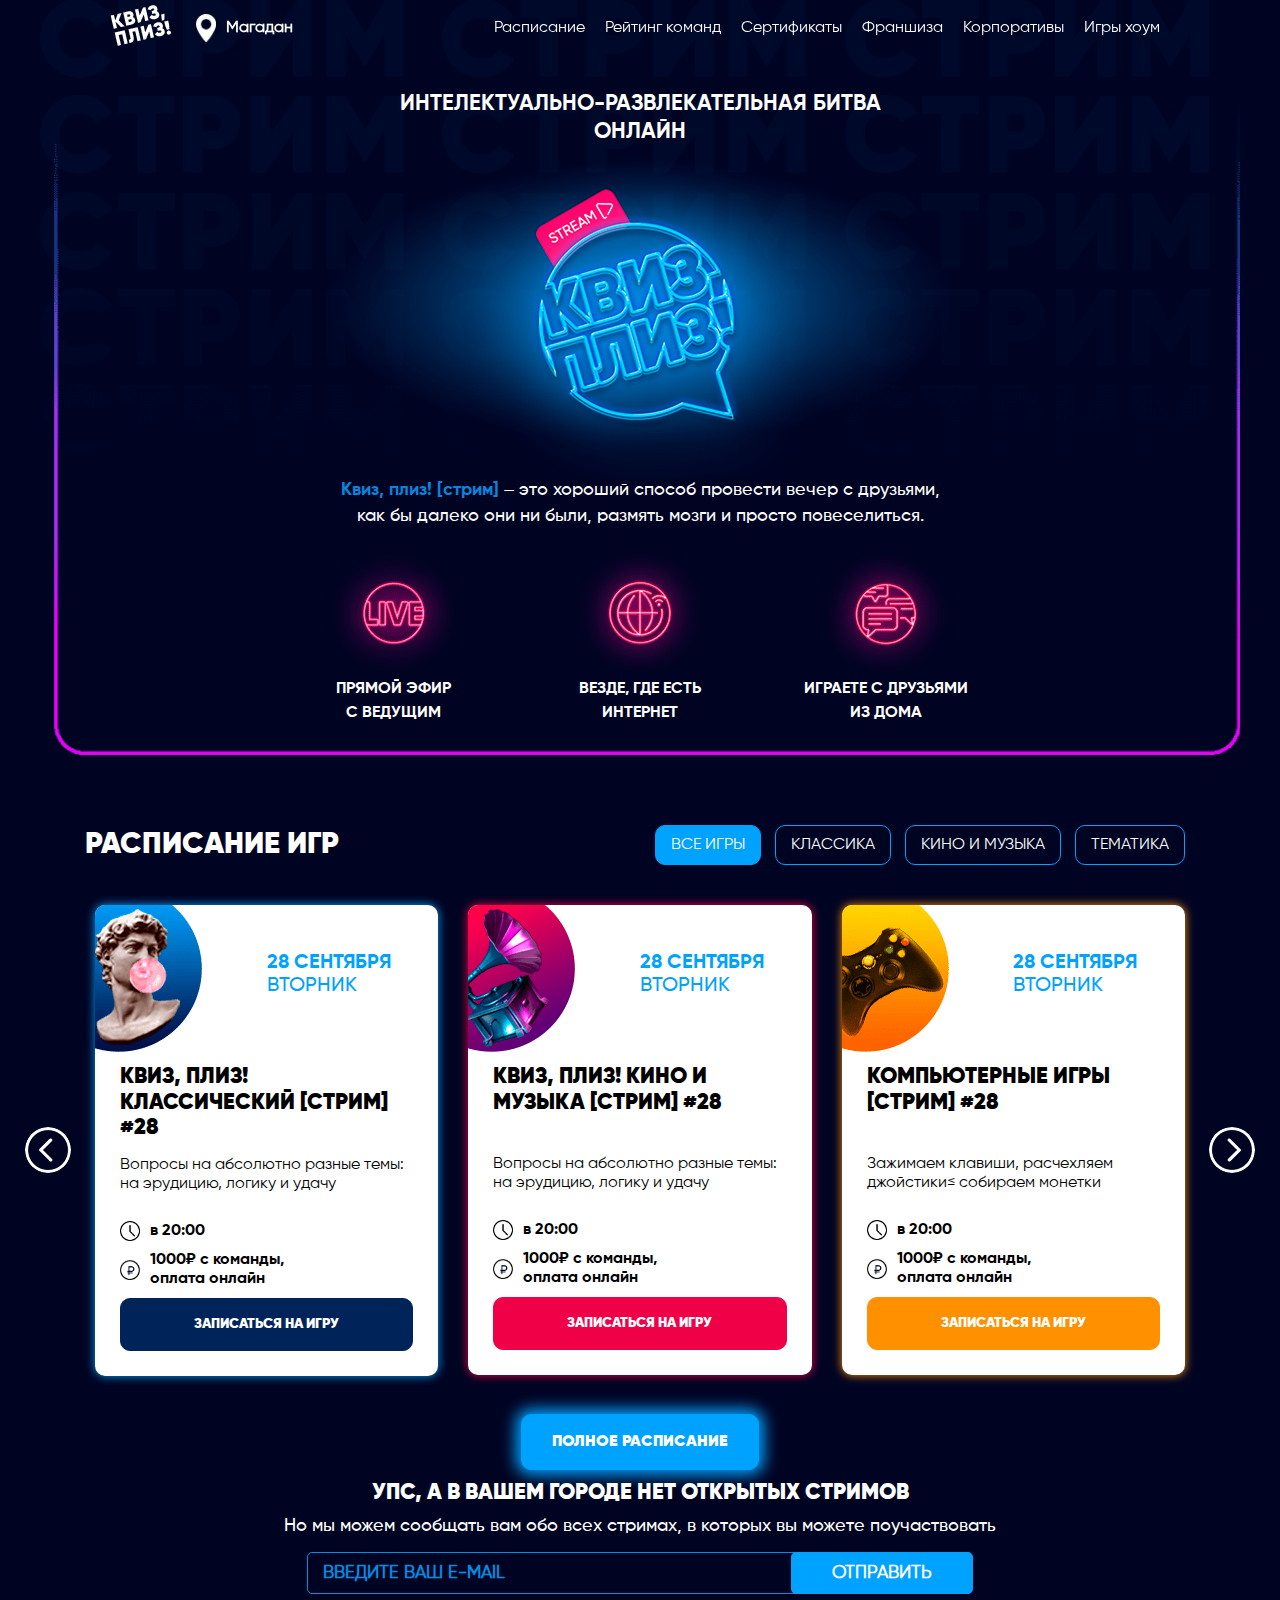
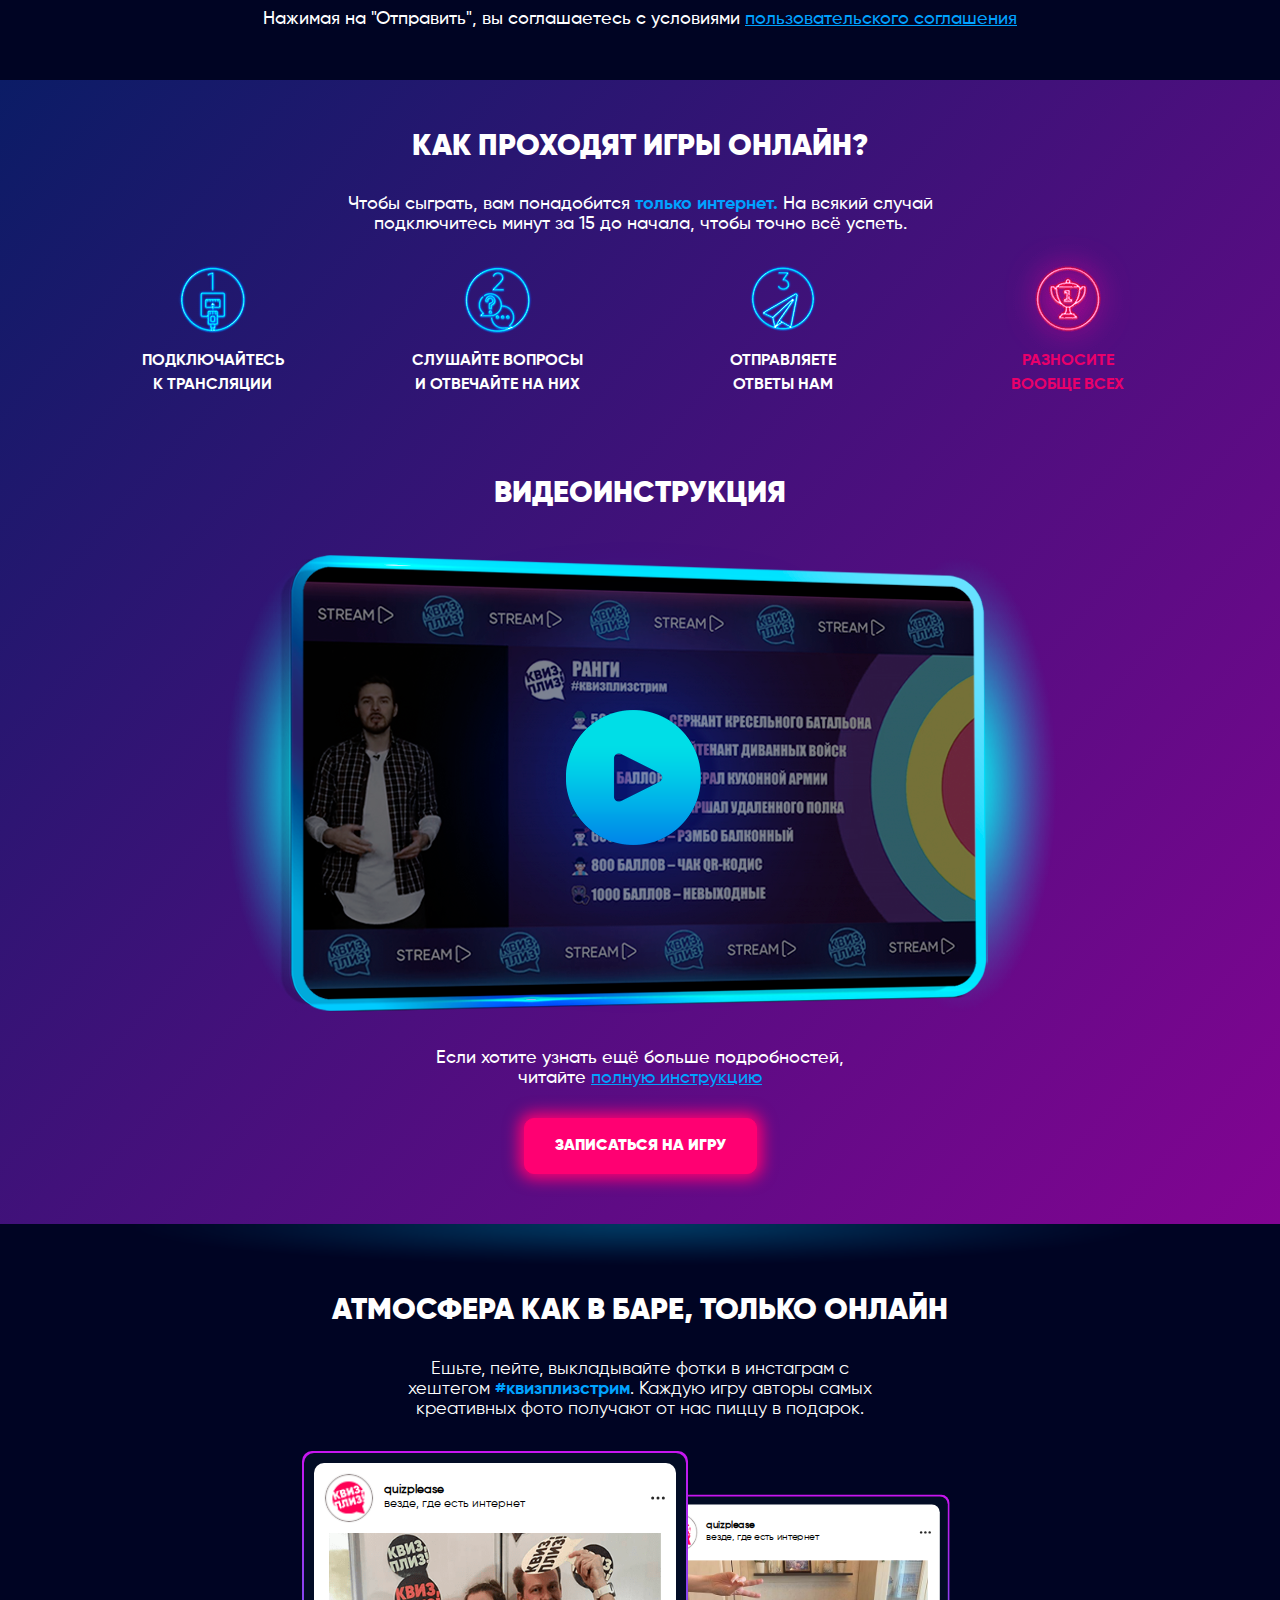
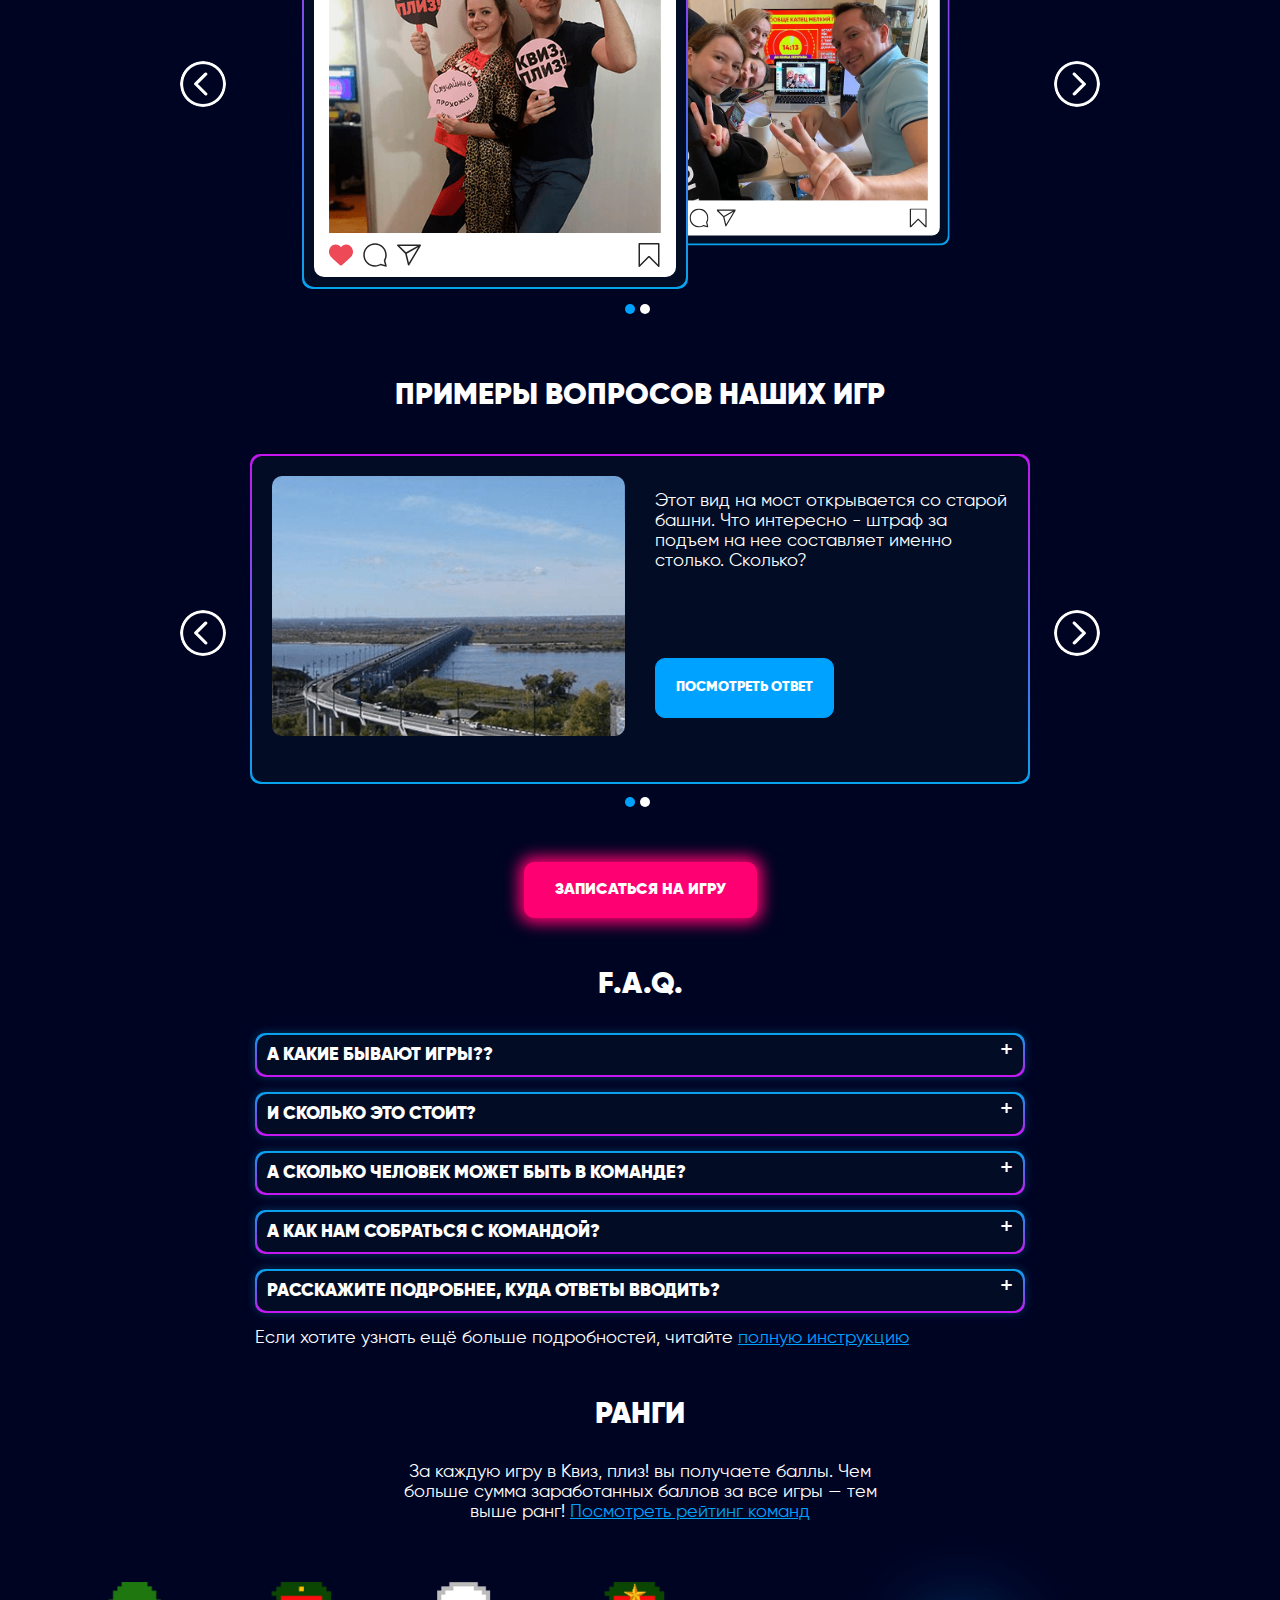
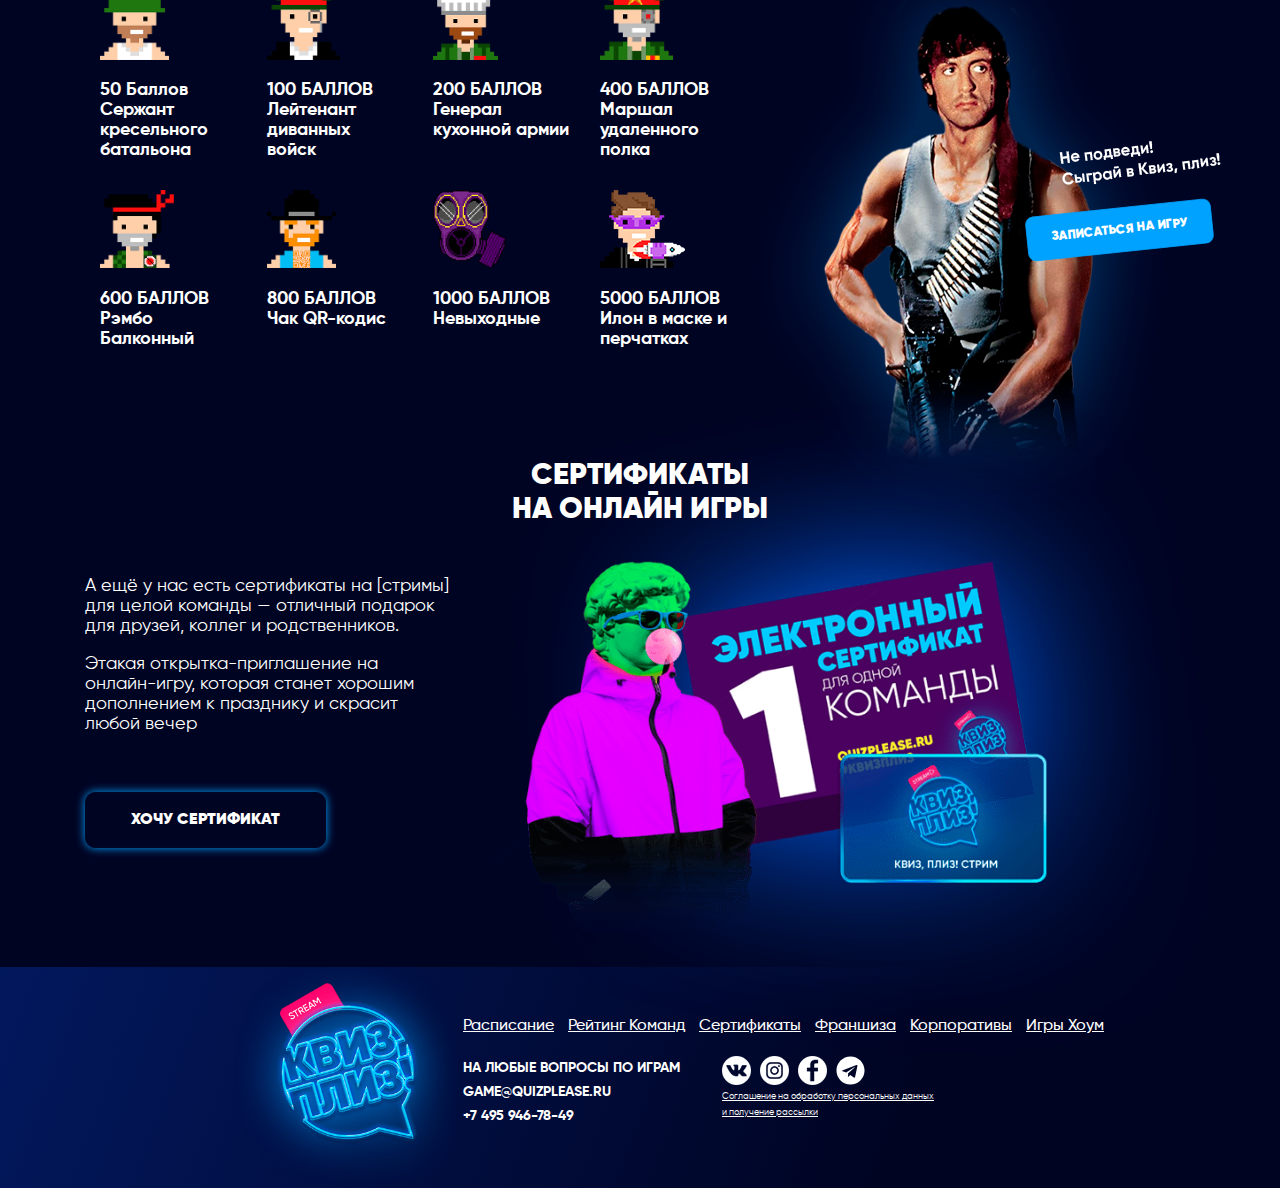
==== commit cb463609: "Fixes" ====
--- a/index.html
+++ b/index.html
@@ -86,6 +86,7 @@
             </div>
 
             <div class="header-region">
+
                 <div class="city-drop-main">
 
                     <div class="city-drop-tog">
@@ -112,7 +113,7 @@
                                     </li>
                                     <li data-slug="almet">
                                         <a class="city-droplink w-dropdown-link"
-                                           href="https://almet.quizplease.ru">Альметьевск</a>
+                                        >Альметьевск</a>
                                     </li>
                                     <li data-slug="bal">
                                         <a class="city-droplink w-dropdown-link"
@@ -376,6 +377,7 @@
                     </nav>
 
                 </div>
+
             </div>
 
             <div class="hamburger-menu">
@@ -438,95 +440,803 @@
 
     <section class="first-screen">
 
-        <img src="./images/logo_neon.png" alt="Интеллектуально-развлекательная битва Квиз, плиз!"
+
+        <div class="subtitle">
+
+            Интелектуально-Развлекательная Битва Онлайн
+
+        </div>
+
+        <img src="./images/first_screen_logo.png" alt="Интеллектуально-развлекательная битва Квиз, плиз!"
              title="Интеллектуально-развлекательная битва Квиз, плиз!" class="logo-neon">
 
-        <div class="subtitle">
-
-            Интелектуально-Развлекательная Битва Онлайн
+
+        <div class="description">
+
+            <div class="main-title">
+
+                Квиз, плиз! [стрим]
+
+            </div>
+
+            <div class="hide-sm">
+
+                —
+
+            </div>
+
+            <div class="content">
+
+                это хороший способ провести вечер с друзьями, как бы далеко они ни были, размять мозги и
+                просто
+                повеселиться.
+
+            </div>
 
         </div>
 
+
+        <div class="first-screen-bottom">
+
+            <div class="icons">
+
+                <div class="icon icon_live">
+
+                    <img src="./images/icon_live.png" alt="Прямой эфир с ведущим" title="Прямой эфир с ведущим">
+
+                    <div class="icon-text">
+
+                        Прямой эфир с ведущим
+
+                    </div>
+
+                </div>
+
+                <div class="icon">
+
+                    <img src="./images/icon_online.png" alt="Везде, где есть интернет"
+                         title="Везде, где есть интернет">
+
+                    <div class="icon-text">
+
+                        Везде, где есть интернет
+
+                    </div>
+
+                </div>
+
+                <div class="icon">
+
+                    <img src="./images/icon_chatt.png" alt="Играете с друзьями из дома"
+                         title="Играете с друзьями из дома">
+
+                    <div class="icon-text">
+
+                        Играете с друзьями из дома
+
+                    </div>
+
+                </div>
+
+            </div>
+
+        </div>
+
+    </section>
+
+    <section class="most-important-screen">
+
+        <div class="only-sm">
+
+            <img src="./images/mobile_notebook.png" alt="Можно играть не выходя из дома">
+
+        </div>
+
+    </section>
+
+    <section class="schedule">
+
         <div class="container">
 
             <div class="row">
 
-                <div class="col-lg-12 first-screen-bottom">
-
-                    <div class="description">
-
-                        <div class="main-title">
-
-                            КВИЗ, ПЛИЗ! [стрим]
-
-                        </div>
-
-                        <div class="hide-sm">
-
-                            —
-
-                        </div>
-
-                        <div class="content">
-
-                            это хороший способ провести вечер с друзьями, как бы далеко они ни были, размять мозги и
-                            просто
-                            повеселиться.
-
-                        </div>
-
-                    </div>
-
-                    <div class="icons">
-
-                        <div class="icon">
-
-                            <img src="./images/icon_online.png" alt="Везде, где есть интернет"
-                                 title="Везде, где есть интернет">
-
-                            <div class="icon-text">
-
-                                Везде, где есть интернет
-
-                            </div>
-
-                        </div>
-
-                        <div class="icon">
-
-                            <img src="./images/icon_live.png" alt="Прямой эфир с ведущим" title="Прямой эфир с ведущим">
-
-                            <div class="icon-text">
-
-                                Прямой эфир с ведущим
-
-                            </div>
-
-                        </div>
-
-                        <div class="icon">
-
-                            <img src="./images/icon_chatt.png" alt="Играете с друзьями из дома"
-                                 title="Играете с друзьями из дома">
-
-                            <div class="icon-text">
-
-                                Играете с друзьями из дома
-
-                            </div>
-
-                        </div>
-
-                        <div class="icon hide-sm">
-
-                            <img src="./images/icon_pizza.png" alt="Приятные ништяки" title="Приятные ништяки">
-
-                            <div class="icon-text">
-
-                                Приятные ништяки
-
-                            </div>
-
+                <div class="col-lg-12">
+
+                    <div class="schedule-title-container">
+
+                        <div class="title">
+
+                            Расписание игр
+
+
+                        </div>
+
+                        <div class="owl-filter-bar">
+
+                            <!-- Для фильтра "Все игры" data-owl-filter="*" -->
+                            <button class="owl-filter-bar-item active" data-owl-filter="*">Все игры</button>
+
+                            <!-- Для остальных фильтров data-owl-filter=".class" -->
+                            <button class="owl-filter-bar-item" data-owl-filter=".classic">Классика</button>
+
+                            <button class="owl-filter-bar-item" data-owl-filter=".cinema-and-music">Кино и музыка
+                            </button>
+
+                            <button class="owl-filter-bar-item" data-owl-filter=".theme">Тематика</button>
+
+                        </div>
+
+                    </div>
+
+                    <div class="if_there_games">
+
+                        <div class="schedule-carousel owl-carousel">
+
+                            <div class="carousel-cell classic">
+
+                                <div class="card">
+
+                                    <div class="card-header">
+
+                                        <div class="game-image">
+
+                                            <img src="./images/game_1.png" alt="Квиз Плиз! Классика">
+
+                                        </div>
+
+                                        <div class="date">
+
+                                            <div class="game-date-string">28 Сентября</div>
+
+                                            <div class="game-day-string">Вторник</div>
+
+                                        </div>
+
+                                    </div>
+
+                                    <div class="card-body">
+
+                                        <div class="game-title">
+
+                                            КВИЗ, ПЛИЗ! классический [стрим] #28
+
+                                        </div>
+
+                                        <div class="game-description">
+
+                                            Вопросы на абсолютно разные темы: на эрудицию, логику и удачу
+
+                                        </div>
+
+                                        <div class="game-meta">
+
+                                            <div class="game-time">
+
+                                                <img src="./images/icon_clock.png" alt="Игра начнется в 20:00">
+
+                                                в 20:00
+
+                                            </div>
+
+                                            <div class="game-money">
+
+                                                <img src="./images/icon_currency.png"
+                                                     alt="Стоимость игры в 1000$ с комманды">
+
+                                                1000₽ с команды,
+                                                оплата онлайн
+
+                                            </div>
+
+                                        </div>
+
+                                        <div class="game-action">
+
+                                            <a href="#" class="btn btn-primary block">Записаться на игру</a>
+
+                                        </div>
+
+                                    </div>
+
+                                </div>
+
+                            </div>
+
+                            <div class="carousel-cell cinema-and-music">
+
+                                <div class="card">
+
+                                    <div class="card-header">
+
+                                        <div class="game-image">
+
+                                            <img src="./images/game_2.png" alt="Квиз Плиз! Кино и Музыка">
+
+                                        </div>
+
+                                        <div class="date">
+
+                                            <div class="game-date-string">28 Сентября</div>
+
+                                            <div class="game-day-string">Вторник</div>
+
+                                        </div>
+
+                                    </div>
+
+                                    <div class="card-body">
+
+                                        <div class="game-title">
+
+                                            КВИЗ, ПЛИЗ! КИНО И МУЗЫКА [стрим] #28
+
+                                        </div>
+
+                                        <div class="game-description">
+
+                                            Вопросы на абсолютно разные темы: на эрудицию, логику и удачу
+
+                                        </div>
+
+                                        <div class="game-meta">
+
+                                            <div class="game-time">
+
+                                                <img src="./images/icon_clock.png" alt="Игра начнется в 20:00">
+
+                                                в 20:00
+
+                                            </div>
+
+                                            <div class="game-money">
+
+                                                <img src="./images/icon_currency.png"
+
+                                                     alt="Стоимость игры в 1000$ с комманды">
+
+                                                1000₽ с команды,
+                                                оплата онлайн
+
+                                            </div>
+
+                                        </div>
+
+                                        <div class="game-action">
+
+                                            <a href="#" class="btn btn-primary block">Записаться на игру</a>
+
+                                        </div>
+
+                                    </div>
+
+                                </div>
+
+                            </div>
+
+                            <div class="carousel-cell theme">
+
+                                <div class="card">
+
+                                    <div class="card-header">
+
+                                        <div class="game-image">
+
+                                            <img src="./images/game_3.png" alt="Квиз Плиз! Тематика">
+
+                                        </div>
+
+                                        <div class="date">
+
+                                            <div class="game-date-string">28 Сентября</div>
+
+                                            <div class="game-day-string">Вторник</div>
+
+                                        </div>
+
+                                    </div>
+
+                                    <div class="card-body">
+
+                                        <div class="game-title">
+
+                                            компьютерные игры [стрим] #28
+
+                                        </div>
+
+                                        <div class="game-description">
+
+                                            Зажимаем клавиши, расчехляем джойстики≤ собираем монетки
+
+                                        </div>
+
+                                        <div class="game-meta">
+
+                                            <div class="game-time">
+
+                                                <img src="./images/icon_clock.png" alt="Игра начнется в 20:00">
+
+                                                в 20:00
+
+                                            </div>
+
+                                            <div class="game-money">
+
+                                                <img src="./images/icon_currency.png"
+                                                     alt="Стоимость игры в 1000$ с комманды">
+
+                                                1000₽ с команды,
+                                                оплата онлайн
+
+                                            </div>
+
+                                        </div>
+
+                                        <div class="game-action">
+
+                                            <a href="#" class="btn btn-primary block">Записаться на игру</a>
+
+                                        </div>
+
+                                    </div>
+
+                                </div>
+
+
+                            </div>
+
+                            <div class="carousel-cell classic">
+
+                                <div class="card">
+
+                                    <div class="card-header">
+
+                                        <div class="game-image">
+
+                                            <img src="./images/game_1.png" alt="Квиз Плиз! Классика">
+
+                                        </div>
+
+                                        <div class="date">
+
+                                            <div class="game-date-string">28 Сентября</div>
+
+                                            <div class="game-day-string">Вторник</div>
+
+                                        </div>
+
+                                    </div>
+
+                                    <div class="card-body">
+
+                                        <div class="game-title">
+
+                                            КВИЗ, ПЛИЗ! классический [стрим] #28
+
+                                        </div>
+
+                                        <div class="game-description">
+
+                                            Вопросы на абсолютно разные темы: на эрудицию, логику и удачу
+
+                                        </div>
+
+                                        <div class="game-meta">
+
+                                            <div class="game-time">
+
+                                                <img src="./images/icon_clock.png" alt="Игра начнется в 20:00">
+
+                                                в 20:00
+
+                                            </div>
+
+                                            <div class="game-money">
+
+                                                <img src="./images/icon_currency.png"
+                                                     alt="Стоимость игры в 1000$ с комманды">
+
+                                                1000₽ с команды,
+                                                оплата онлайн
+
+                                            </div>
+
+                                        </div>
+
+                                        <div class="game-action">
+
+                                            <a href="#" class="btn btn-primary block">Записаться на игру</a>
+
+                                        </div>
+
+                                    </div>
+
+                                </div>
+
+                            </div>
+
+                            <div class="carousel-cell cinema-and-music">
+
+                                <div class="card">
+
+                                    <div class="card-header">
+
+                                        <div class="game-image">
+
+                                            <img src="./images/game_2.png" alt="Квиз Плиз! Кино и Музыка">
+
+                                        </div>
+
+                                        <div class="date">
+
+                                            <div class="game-date-string">28 Сентября</div>
+
+                                            <div class="game-day-string">Вторник</div>
+
+                                        </div>
+
+                                    </div>
+
+                                    <div class="card-body">
+
+                                        <div class="game-title">
+
+                                            КВИЗ, ПЛИЗ! КИНО И МУЗЫКА [стрим] #28
+
+                                        </div>
+
+                                        <div class="game-description">
+
+                                            Вопросы на абсолютно разные темы: на эрудицию, логику и удачу
+
+                                        </div>
+
+                                        <div class="game-meta">
+
+                                            <div class="game-time">
+
+                                                <img src="./images/icon_clock.png" alt="Игра начнется в 20:00">
+
+                                                в 20:00
+
+                                            </div>
+
+                                            <div class="game-money">
+
+                                                <img src="./images/icon_currency.png"
+
+                                                     alt="Стоимость игры в 1000$ с комманды">
+
+                                                1000₽ с команды,
+                                                оплата онлайн
+
+                                            </div>
+
+                                        </div>
+
+                                        <div class="game-action">
+
+                                            <a href="#" class="btn btn-primary block">Записаться на игру</a>
+
+                                        </div>
+
+                                    </div>
+
+                                </div>
+
+                            </div>
+
+                            <div class="carousel-cell theme">
+
+                                <div class="card">
+
+                                    <div class="card-header">
+
+                                        <div class="game-image">
+
+                                            <img src="./images/game_3.png" alt="Квиз Плиз! Тематика">
+
+                                        </div>
+
+                                        <div class="date">
+
+                                            <div class="game-date-string">28 Сентября</div>
+
+                                            <div class="game-day-string">Вторник</div>
+
+                                        </div>
+
+                                    </div>
+
+                                    <div class="card-body">
+
+                                        <div class="game-title">
+
+                                            компьютерные игры [стрим] #28
+
+                                        </div>
+
+                                        <div class="game-description">
+
+                                            Зажимаем клавиши, расчехляем джойстики≤ собираем монетки
+
+                                        </div>
+
+                                        <div class="game-meta">
+
+                                            <div class="game-time">
+
+                                                <img src="./images/icon_clock.png" alt="Игра начнется в 20:00">
+
+                                                в 20:00
+
+                                            </div>
+
+                                            <div class="game-money">
+
+                                                <img src="./images/icon_currency.png"
+                                                     alt="Стоимость игры в 1000$ с комманды">
+
+                                                1000₽ с команды,
+                                                оплата онлайн
+
+                                            </div>
+
+                                        </div>
+
+                                        <div class="game-action">
+
+                                            <a href="#" class="btn btn-primary block">Записаться на игру</a>
+
+                                        </div>
+
+                                    </div>
+
+                                </div>
+
+
+                            </div>
+
+                            <div class="carousel-cell classic">
+
+                                <div class="card">
+
+                                    <div class="card-header">
+
+                                        <div class="game-image">
+
+                                            <img src="./images/game_1.png" alt="Квиз Плиз! Классика">
+
+                                        </div>
+
+                                        <div class="date">
+
+                                            <div class="game-date-string">28 Сентября</div>
+
+                                            <div class="game-day-string">Вторник</div>
+
+                                        </div>
+
+                                    </div>
+
+                                    <div class="card-body">
+
+                                        <div class="game-title">
+
+                                            КВИЗ, ПЛИЗ! классический [стрим] #28
+
+                                        </div>
+
+                                        <div class="game-description">
+
+                                            Вопросы на абсолютно разные темы: на эрудицию, логику и удачу
+
+                                        </div>
+
+                                        <div class="game-meta">
+
+                                            <div class="game-time">
+
+                                                <img src="./images/icon_clock.png" alt="Игра начнется в 20:00">
+
+                                                в 20:00
+
+                                            </div>
+
+                                            <div class="game-money">
+
+                                                <img src="./images/icon_currency.png"
+                                                     alt="Стоимость игры в 1000$ с комманды">
+
+                                                1000₽ с команды,
+                                                оплата онлайн
+
+                                            </div>
+
+                                        </div>
+
+                                        <div class="game-action">
+
+                                            <a href="#" class="btn btn-primary block">Записаться на игру</a>
+
+                                        </div>
+
+                                    </div>
+
+                                </div>
+
+                            </div>
+
+                            <div class="carousel-cell cinema-and-music">
+
+                                <div class="card">
+
+                                    <div class="card-header">
+
+                                        <div class="game-image">
+
+                                            <img src="./images/game_2.png" alt="Квиз Плиз! Кино и Музыка">
+
+                                        </div>
+
+                                        <div class="date">
+
+                                            <div class="game-date-string">28 Сентября</div>
+
+                                            <div class="game-day-string">Вторник</div>
+
+                                        </div>
+
+                                    </div>
+
+                                    <div class="card-body">
+
+                                        <div class="game-title">
+
+                                            КВИЗ, ПЛИЗ! КИНО И МУЗЫКА [стрим] #28
+
+                                        </div>
+
+                                        <div class="game-description">
+
+                                            Вопросы на абсолютно разные темы: на эрудицию, логику и удачу
+
+                                        </div>
+
+                                        <div class="game-meta">
+
+                                            <div class="game-time">
+
+                                                <img src="./images/icon_clock.png" alt="Игра начнется в 20:00">
+
+                                                в 20:00
+
+                                            </div>
+
+                                            <div class="game-money">
+
+                                                <img src="./images/icon_currency.png"
+
+                                                     alt="Стоимость игры в 1000$ с комманды">
+
+                                                1000₽ с команды,
+                                                оплата онлайн
+
+                                            </div>
+
+                                        </div>
+
+                                        <div class="game-action">
+
+                                            <a href="#" class="btn btn-primary block">Записаться на игру</a>
+
+                                        </div>
+
+                                    </div>
+
+                                </div>
+
+                            </div>
+
+                            <div class="carousel-cell theme">
+
+                                <div class="card">
+
+                                    <div class="card-header">
+
+                                        <div class="game-image">
+
+                                            <img src="./images/game_3.png" alt="Квиз Плиз! Тематика">
+
+                                        </div>
+
+                                        <div class="date">
+
+                                            <div class="game-date-string">28 Сентября</div>
+
+                                            <div class="game-day-string">Вторник</div>
+
+                                        </div>
+
+                                    </div>
+
+                                    <div class="card-body">
+
+                                        <div class="game-title">
+
+                                            компьютерные игры [стрим] #28
+
+                                        </div>
+
+                                        <div class="game-description">
+
+                                            Зажимаем клавиши, расчехляем джойстики≤ собираем монетки
+
+                                        </div>
+
+                                        <div class="game-meta">
+
+                                            <div class="game-time">
+
+                                                <img src="./images/icon_clock.png" alt="Игра начнется в 20:00">
+
+                                                в 20:00
+
+                                            </div>
+
+                                            <div class="game-money">
+
+                                                <img src="./images/icon_currency.png"
+                                                     alt="Стоимость игры в 1000$ с комманды">
+
+                                                1000₽ с команды,
+                                                оплата онлайн
+
+                                            </div>
+
+                                        </div>
+
+                                        <div class="game-action">
+
+                                            <a href="#" class="btn btn-primary block">Записаться на игру</a>
+
+                                        </div>
+
+                                    </div>
+
+                                </div>
+
+
+                            </div>
+
+                        </div>
+
+                        <div class="text-center">
+                            <a href="#" class="btn btn-primary shadow">Полное расписание</a>
+                        </div>
+
+                    </div>
+
+                    <div class="if_there_no_games">
+
+                        <div class="if_there_no_games_title">
+                            Упс, а в вашем городе нет открытых стримов
+                        </div>
+
+                        <div class="if_there_no_games_descr">
+                            Но мы можем сообщать вам обо всех стримах, в которых вы можете поучаствовать
+                        </div>
+
+                        <form action="#" class="subscribe-form">
+
+                            <input type="text" class="subscribe-form-input" placeholder="Введите ваш e-mail"/>
+
+                            <input type="submit" value="Отправить" class="subscribe-form-submit">
+
+                        </form>
+
+                        <div class="if_there_no_games_terms">
+                            Нажимая на "Отправить", вы соглашаетесь c условиями
+                            <a href="#" class="link">пользовательского соглашения </a>
                         </div>
 
                     </div>
@@ -538,749 +1248,6 @@
         </div>
 
     </section>
-
-    <section class="most-important-screen">
-        <div class="container">
-            <div class="row">
-                <div class="col-12">
-                    <div class="title hide-sm">
-
-                        Самое важное про стримы
-
-                    </div>
-
-                    <div class="description">
-
-                        <div class="item item1">
-
-                            2,5 часа интересных вопросов на самые разные темы
-
-                        </div>
-
-                        <div class="item item2">
-
-                            Соревнуйтесь с множеством команд
-
-                        </div>
-
-                        <div class="item item3">
-
-                            Можно играть не выходя из дома
-
-                        </div>
-
-                        <div class="item item4">
-
-                            Чем больше баллов, тем круче ваш ранг
-
-                        </div>
-
-                    </div>
-
-                </div>
-            </div>
-        </div>
-
-
-        <div class="only-sm">
-
-            <img src="./images/mobile_notebook.png" alt="Можно играть не выходя из дома">
-
-        </div>
-
-    </section>
-
-    <section class="schedule">
-
-        <div class="container">
-
-            <div class="row">
-
-                <div class="col-lg-12">
-
-                    <div class="title">
-
-                        Расписание игр
-
-                    </div>
-
-                    <div class="owl-filter-bar">
-
-                        <!-- Для фильтра "Все игры" data-owl-filter="*" -->
-                        <button class="owl-filter-bar-item active" data-owl-filter="*">Все игры</button>
-
-                        <!-- Для остальных фильтров data-owl-filter=".class" -->
-                        <button class="owl-filter-bar-item" data-owl-filter=".classic">Классика</button>
-
-                        <button class="owl-filter-bar-item" data-owl-filter=".cinema-and-music">Кино и музыка</button>
-
-                        <button class="owl-filter-bar-item" data-owl-filter=".theme">Тематика</button>
-
-                    </div>
-                    <div class="schedule-carousel owl-carousel">
-
-                        <div class="carousel-cell classic">
-
-                            <div class="card">
-                                <div class="card-header">
-
-                                    <div class="game-image">
-
-                                        <img src="./images/game_1.png" alt="Квиз Плиз! Классика">
-
-                                    </div>
-
-                                    <div class="date">
-
-                                        <div class="game-date-string">28 Сентября</div>
-
-                                        <div class="game-day-string">Вторник</div>
-
-                                    </div>
-
-                                </div>
-
-                                <div class="card-body">
-
-                                    <div class="game-title">
-
-                                        КВИЗ, ПЛИЗ! классический [стрим] #28
-
-                                    </div>
-
-                                    <div class="game-description">
-
-                                        Позаботьтесь о стабильном интернете, протрите клавиатуру влажными салфетками,
-                                        приготовьтесь печатать разборчиво — это Квиз, плиз! [стрим]. И не вздумайте
-                                        гуглить — мы вас по айпи вычислим!
-
-                                    </div>
-
-                                    <div class="game-meta">
-
-                                        <div class="game-time">
-
-                                            <img src="./images/icon_clock.png" alt="Игра начнется в 20:00">
-
-                                            в 20:00
-
-                                        </div>
-
-                                        <div class="game-money">
-
-                                            <img src="./images/icon_currency.png"
-                                                 alt="Стоимость игры в 1000$ с комманды">
-
-                                            1000₽ с команды,
-                                            оплата онлайн
-
-                                        </div>
-
-                                    </div>
-
-                                    <div class="game-action">
-
-                                        <a href="#" class="btn btn-primary block">Записаться на игру</a>
-
-                                    </div>
-
-                                </div>
-
-                            </div>
-
-                        </div>
-
-                        <div class="carousel-cell cinema-and-music">
-
-                            <div class="card">
-
-                                <div class="card-header">
-
-                                    <div class="game-image">
-
-                                        <img src="./images/game_2.png" alt="Квиз Плиз! Кино и Музыка">
-
-                                    </div>
-
-                                    <div class="date">
-
-                                        <div class="game-date-string">28 Сентября</div>
-
-                                        <div class="game-day-string">Вторник</div>
-
-                                    </div>
-
-                                </div>
-
-                                <div class="card-body">
-
-                                    <div class="game-title">
-
-                                        КВИЗ, ПЛИЗ! КИНО И МУЗЫКА [стрим] #28
-
-                                    </div>
-
-                                    <div class="game-description">
-
-                                        Вы ждали. Вы танцевали под Single Ladies перед зеркалом. Вы самоизолировались и
-                                        смотрели сериалы. Вы заслужили — это кино и музыка [стрим].
-
-                                    </div>
-
-                                    <div class="game-meta">
-
-                                        <div class="game-time">
-
-                                            <img src="./images/icon_clock.png" alt="Игра начнется в 20:00">
-
-                                            в 20:00
-
-                                        </div>
-
-                                        <div class="game-money">
-
-                                            <img src="./images/icon_currency.png"
-
-                                                 alt="Стоимость игры в 1000$ с комманды">
-
-                                            1000₽ с команды,
-                                            оплата онлайн
-
-                                        </div>
-
-                                    </div>
-
-                                    <div class="game-action">
-
-                                        <a href="#" class="btn btn-primary block">Записаться на игру</a>
-
-                                    </div>
-
-                                </div>
-
-                            </div>
-
-                        </div>
-
-                        <div class="carousel-cell theme">
-
-                            <div class="card">
-
-                                <div class="card-header">
-
-                                    <div class="game-image">
-
-                                        <img src="./images/game_3.png" alt="Квиз Плиз! Тематика">
-
-                                    </div>
-
-                                    <div class="date">
-
-                                        <div class="game-date-string">28 Сентября</div>
-
-                                        <div class="game-day-string">Вторник</div>
-
-                                    </div>
-
-                                </div>
-
-                                <div class="card-body">
-
-                                    <div class="game-title">
-
-                                        компьютерные игры [стрим] #28
-
-                                    </div>
-
-                                    <div class="game-description">
-
-                                        Вы просили. Вы напоминали. Держались за джойстики и мышки, запоминали коды и
-                                        пароли.
-                                        Вы заслужили — это Квиз, плиз! Компьютерные игры [стрим].
-
-                                    </div>
-
-                                    <div class="game-meta">
-
-                                        <div class="game-time">
-
-                                            <img src="./images/icon_clock.png" alt="Игра начнется в 20:00">
-
-                                            в 20:00
-
-                                        </div>
-
-                                        <div class="game-money">
-
-                                            <img src="./images/icon_currency.png"
-                                                 alt="Стоимость игры в 1000$ с комманды">
-
-                                            1000₽ с команды,
-                                            оплата онлайн
-
-                                        </div>
-
-                                    </div>
-
-                                    <div class="game-action">
-
-                                        <a href="#" class="btn btn-primary block">Записаться на игру</a>
-
-                                    </div>
-
-                                </div>
-
-                            </div>
-
-
-                        </div>
-
-                        <div class="carousel-cell classic">
-
-                            <div class="card">
-                                <div class="card-header">
-
-                                    <div class="game-image">
-
-                                        <img src="./images/game_1.png" alt="Квиз Плиз! Классика">
-
-                                    </div>
-
-                                    <div class="date">
-
-                                        <div class="game-date-string">28 Сентября</div>
-
-                                        <div class="game-day-string">Вторник</div>
-
-                                    </div>
-
-                                </div>
-
-                                <div class="card-body">
-
-                                    <div class="game-title">
-
-                                        КВИЗ, ПЛИЗ! классический [стрим] #28
-
-                                    </div>
-
-                                    <div class="game-description">
-
-                                        Позаботьтесь о стабильном интернете, протрите клавиатуру влажными салфетками,
-                                        приготовьтесь печатать разборчиво — это Квиз, плиз! [стрим]. И не вздумайте
-                                        гуглить — мы вас по айпи вычислим!
-
-                                    </div>
-
-                                    <div class="game-meta">
-
-                                        <div class="game-time">
-
-                                            <img src="./images/icon_clock.png" alt="Игра начнется в 20:00">
-
-                                            в 20:00
-
-                                        </div>
-
-                                        <div class="game-money">
-
-                                            <img src="./images/icon_currency.png"
-                                                 alt="Стоимость игры в 1000$ с комманды">
-
-                                            1000₽ с команды,
-                                            оплата онлайн
-
-                                        </div>
-
-                                    </div>
-
-                                    <div class="game-action">
-
-                                        <a href="#" class="btn btn-primary block">Записаться на игру</a>
-
-                                    </div>
-
-                                </div>
-
-                            </div>
-
-                        </div>
-
-                        <div class="carousel-cell classic">
-
-                            <div class="card">
-                                <div class="card-header">
-
-                                    <div class="game-image">
-
-                                        <img src="./images/game_1.png" alt="Квиз Плиз! Классика">
-
-                                    </div>
-
-                                    <div class="date">
-
-                                        <div class="game-date-string">28 Сентября</div>
-
-                                        <div class="game-day-string">Вторник</div>
-
-                                    </div>
-
-                                </div>
-
-                                <div class="card-body">
-
-                                    <div class="game-title">
-
-                                        КВИЗ, ПЛИЗ! классический [стрим] #28
-
-                                    </div>
-
-                                    <div class="game-description">
-
-                                        Позаботьтесь о стабильном интернете, протрите клавиатуру влажными салфетками,
-                                        приготовьтесь печатать разборчиво — это Квиз, плиз! [стрим]. И не вздумайте
-                                        гуглить — мы вас по айпи вычислим!
-
-                                    </div>
-
-                                    <div class="game-meta">
-
-                                        <div class="game-time">
-
-                                            <img src="./images/icon_clock.png" alt="Игра начнется в 20:00">
-
-                                            в 20:00
-
-                                        </div>
-
-                                        <div class="game-money">
-
-                                            <img src="./images/icon_currency.png"
-                                                 alt="Стоимость игры в 1000$ с комманды">
-
-                                            1000₽ с команды,
-                                            оплата онлайн
-
-                                        </div>
-
-                                    </div>
-
-                                    <div class="game-action">
-
-                                        <a href="#" class="btn btn-primary block">Записаться на игру</a>
-
-                                    </div>
-
-                                </div>
-
-                            </div>
-
-                        </div>
-
-                        <div class="carousel-cell theme">
-
-                            <div class="card">
-
-                                <div class="card-header">
-
-                                    <div class="game-image">
-
-                                        <img src="./images/game_3.png" alt="Квиз Плиз! Тематика">
-
-                                    </div>
-
-                                    <div class="date">
-
-                                        <div class="game-date-string">28 Сентября</div>
-
-                                        <div class="game-day-string">Вторник</div>
-
-                                    </div>
-
-                                </div>
-
-                                <div class="card-body">
-
-                                    <div class="game-title">
-
-                                        компьютерные игры [стрим] #28
-
-                                    </div>
-
-                                    <div class="game-description">
-
-                                        Вы просили. Вы напоминали. Держались за джойстики и мышки, запоминали коды и
-                                        пароли.
-                                        Вы заслужили — это Квиз, плиз! Компьютерные игры [стрим].
-
-                                    </div>
-
-                                    <div class="game-meta">
-
-                                        <div class="game-time">
-
-                                            <img src="./images/icon_clock.png" alt="Игра начнется в 20:00">
-
-                                            в 20:00
-
-                                        </div>
-
-                                        <div class="game-money">
-
-                                            <img src="./images/icon_currency.png"
-                                                 alt="Стоимость игры в 1000$ с комманды">
-
-                                            1000₽ с команды,
-                                            оплата онлайн
-
-                                        </div>
-
-                                    </div>
-
-                                    <div class="game-action">
-
-                                        <a href="#" class="btn btn-primary block">Записаться на игру</a>
-
-                                    </div>
-
-                                </div>
-
-                            </div>
-
-
-                        </div>
-
-                        <div class="carousel-cell cinema-and-music">
-
-                            <div class="card">
-
-                                <div class="card-header">
-
-                                    <div class="game-image">
-
-                                        <img src="./images/game_2.png" alt="Квиз Плиз! Кино и Музыка">
-
-                                    </div>
-
-                                    <div class="date">
-
-                                        <div class="game-date-string">28 Сентября</div>
-
-                                        <div class="game-day-string">Вторник</div>
-
-                                    </div>
-
-                                </div>
-
-                                <div class="card-body">
-
-                                    <div class="game-title">
-
-                                        КВИЗ, ПЛИЗ! КИНО И МУЗЫКА [стрим] #28
-
-                                    </div>
-
-                                    <div class="game-description">
-
-                                        Вы ждали. Вы танцевали под Single Ladies перед зеркалом. Вы самоизолировались и
-                                        смотрели сериалы. Вы заслужили — это кино и музыка [стрим].
-
-                                    </div>
-
-                                    <div class="game-meta">
-
-                                        <div class="game-time">
-
-                                            <img src="./images/icon_clock.png" alt="Игра начнется в 20:00">
-
-                                            в 20:00
-
-                                        </div>
-
-                                        <div class="game-money">
-
-                                            <img src="./images/icon_currency.png"
-
-                                                 alt="Стоимость игры в 1000$ с комманды">
-
-                                            1000₽ с команды,
-                                            оплата онлайн
-
-                                        </div>
-
-                                    </div>
-
-                                    <div class="game-action">
-
-                                        <a href="#" class="btn btn-primary block">Записаться на игру</a>
-
-                                    </div>
-
-                                </div>
-
-                            </div>
-
-                        </div>
-
-                        <div class="carousel-cell theme">
-
-                            <div class="card">
-
-                                <div class="card-header">
-
-                                    <div class="game-image">
-
-                                        <img src="./images/game_3.png" alt="Квиз Плиз! Тематика">
-
-                                    </div>
-
-                                    <div class="date">
-
-                                        <div class="game-date-string">28 Сентября</div>
-
-                                        <div class="game-day-string">Вторник</div>
-
-                                    </div>
-
-                                </div>
-
-                                <div class="card-body">
-
-                                    <div class="game-title">
-
-                                        компьютерные игры [стрим] #28
-
-                                    </div>
-
-                                    <div class="game-description">
-
-                                        Вы просили. Вы напоминали. Держались за джойстики и мышки, запоминали коды и
-                                        пароли.
-                                        Вы заслужили — это Квиз, плиз! Компьютерные игры [стрим].
-
-                                    </div>
-
-                                    <div class="game-meta">
-
-                                        <div class="game-time">
-
-                                            <img src="./images/icon_clock.png" alt="Игра начнется в 20:00">
-
-                                            в 20:00
-
-                                        </div>
-
-                                        <div class="game-money">
-
-                                            <img src="./images/icon_currency.png"
-                                                 alt="Стоимость игры в 1000$ с комманды">
-
-                                            1000₽ с команды,
-                                            оплата онлайн
-
-                                        </div>
-
-                                    </div>
-
-                                    <div class="game-action">
-
-                                        <a href="#" class="btn btn-primary block">Записаться на игру</a>
-
-                                    </div>
-
-                                </div>
-
-                            </div>
-
-
-                        </div>
-
-                        <div class="carousel-cell cinema-and-music">
-
-                            <div class="card">
-
-                                <div class="card-header">
-
-                                    <div class="game-image">
-
-                                        <img src="./images/game_2.png" alt="Квиз Плиз! Кино и Музыка">
-
-                                    </div>
-
-                                    <div class="date">
-
-                                        <div class="game-date-string">28 Сентября</div>
-
-                                        <div class="game-day-string">Вторник</div>
-
-                                    </div>
-
-                                </div>
-
-                                <div class="card-body">
-
-                                    <div class="game-title">
-
-                                        КВИЗ, ПЛИЗ! КИНО И МУЗЫКА [стрим] #28
-
-                                    </div>
-
-                                    <div class="game-description">
-
-                                        Вы ждали. Вы танцевали под Single Ladies перед зеркалом. Вы самоизолировались и
-                                        смотрели сериалы. Вы заслужили — это кино и музыка [стрим].
-
-                                    </div>
-
-                                    <div class="game-meta">
-
-                                        <div class="game-time">
-
-                                            <img src="./images/icon_clock.png" alt="Игра начнется в 20:00">
-
-                                            в 20:00
-
-                                        </div>
-
-                                        <div class="game-money">
-
-                                            <img src="./images/icon_currency.png"
-
-                                                 alt="Стоимость игры в 1000$ с комманды">
-
-                                            1000₽ с команды,
-                                            оплата онлайн
-
-                                        </div>
-
-                                    </div>
-
-                                    <div class="game-action">
-
-                                        <a href="#" class="btn btn-primary block">Записаться на игру</a>
-
-                                    </div>
-
-                                </div>
-
-                            </div>
-
-                        </div>
-
-                    </div>
-
-                    <div class="text-center">
-                        <a href="#" class="btn btn-primary">Полное расписание</a>
-                    </div>
-
-                </div>
-
-            </div>
-
-        </div>
-
-    </section>
-
 
     <div class="background-gradient">
 
@@ -1292,33 +1259,251 @@
                     Как проходят игры онлайн?
                 </div>
 
+                <div class="description">
+                    Чтобы сыграть, вам понадобится <span class="blue-marker">только интернет.</span> <span
+                        class="hide-sm">На всякий случай подключитесь минут за 15 до начала, чтобы точно всё успеть.</span>
+                </div>
+
                 <div class="row">
-                    <div class="col-12 col-lg-4">
+
+
+                    <div class="col-6 col-lg-3">
+
+                        <div class="htpi">
+
+                            <div class="how-to-pass-icon">
+
+                                <img src="./images/online_game_1.png" alt="Подключайтесь к  трансляции">
+
+                            </div>
+
+                            <div class="subtitle">
+
+                                Подключайтесь <br> к трансляции
+
+                            </div>
+
+                        </div>
+
+                    </div>
+
+                    <div class="col-6 col-lg-3">
+
+                        <div class="htpi">
+
+                            <div class="how-to-pass-icon">
+
+                                <img src="./images/online_game_2.png" alt="Слушайте вопросы и отвечайте на них">
+
+                            </div>
+
+                            <div class="subtitle">
+
+                                Слушайте вопросы <br> и отвечайте на них
+
+                            </div>
+
+                        </div>
+
+                    </div>
+
+                    <div class="col-6 col-lg-3">
+
+                        <div class="htpi">
+
+                            <div class="how-to-pass-icon">
+
+                                <img src="./images/online_game_3.png" alt="Отправляете ответы нам">
+
+                            </div>
+
+                            <div class="subtitle">
+
+                                Отправляете <br> ответы нам
+
+                            </div>
+
+                        </div>
+
+                    </div>
+
+                    <div class="col-6 col-lg-3">
+
+                        <div class="htpi">
+
+                            <div class="how-to-pass-icon">
+
+                                <img src="./images/online_game_4.png" alt="Отправляете ответы нам">
+
+                            </div>
+
+                            <div class="subtitle pink">
+
+                                Разносите <br> вообще всех
+
+                            </div>
+
+                        </div>
+
+                    </div>
+
+                </div>
+
+                <div class="subdescription">
+
+                <span class="blue-marker only-sm">
+
+                На всякий случай подключитесь минут за 15 до начала, чтобы точно всё успеть.
+
+                </span>
+
+                </div>
+
+
+            </div>
+
+        </section>
+
+        <section class="video-instruction">
+
+            <div class="container">
+
+                <div class="row">
+
+                    <div class="col-12">
+
+                        <div class="title">
+
+                            Видеоинструкция
+
+                        </div>
+
+                        <div class="video-instruction-box only-sm" data-modal="youtube-video">
+
+                            <img src="./images/video_instruction_lightbox.png" alt="Видеоинструкция">
+
+
+                        </div>
+
+                        <div class="video-instruction-box-lg" data-modal="youtube-video">
+
+                            <img src="./images/video_instruction_lightbox.png" alt="Видеоинструкция">
+
+                        </div>
+
 
                         <div class="description">
-                            Чтобы сыграть, вам понадобится <span class="blue-marker">только интернет.</span> <span
-                                class="hide-sm">На всякий случай подключитесь минут за 15 до начала, чтобы точно всё успеть.</span>
-                        </div>
-
-                    </div>
-
-                    <div class="col-12 col-lg-8">
-
-                        <div class="row">
-
-                            <div class="col-6">
-
-                                <div class="htpi">
-
-                                    <div class="how-to-pass-icon">
-
-                                        <img src="./images/online_game_1.png" alt="Подключайтесь к  трансляции">
-
-                                    </div>
-
-                                    <div class="subtitle">
-
-                                        Подключайтесь к трансляции
+
+                            Если хотите узнать ещё больше подробностей, читайте <a href="#" class="link">полную
+                            инструкцию</a>
+
+                        </div>
+
+
+                        <div class="video-instruction-btn hide-sm">
+
+                            <a href="#" class="btn btn-pink shadow">Записаться на игру</a>
+
+                        </div>
+
+                    </div>
+
+                </div>
+
+            </div>
+
+        </section>
+
+    </div>
+
+    <section class="atmosphere">
+
+        <div class="container">
+
+            <div class="row">
+
+                <div class="col-12">
+
+                    <div class="title">
+
+                        Атмосфера как в баре, только онлайн
+
+                    </div>
+
+                    <div class="description">
+                        Ешьте, пейте, выкладывайте фотки в инстаграм с хештегом <span class="blue-marker">#квизплизстрим</span>. Каждую
+                        игру авторы
+                        самых
+                        креативных фото получают от нас пиццу в подарок.
+
+                    </div>
+
+                    <div class="insta-slider-wrap">
+
+                        <img src="./images/icon_like.png" alt="" class="insta-slider-mark">
+
+                        <div class="owl-carousel insta-slider">
+
+                            <div class="slide">
+
+                                <div class="gradient">
+
+                                    <div class="layout">
+
+                                        <div class="insta-card">
+
+                                            <div class="insta-header">
+
+                                                <div class="insta-user-logo">
+                                                    <img src="./images/ins.png" alt="Квиз Плиз!">
+                                                </div>
+                                                <div class="insta-user-title">
+                                                    <div class="insta-user-name">quizplease</div>
+                                                    <div class="insta-user-location">везде, где есть интернет</div>
+                                                </div>
+                                                <svg aria-label="More options" class="_8-yf5 " fill="#262626"
+                                                     height="16"
+                                                     viewBox="0 0 48 48" width="16">
+                                                    <circle clip-rule="evenodd" cx="8" cy="24" fill-rule="evenodd"
+                                                            r="4.5"></circle>
+                                                    <circle clip-rule="evenodd" cx="24" cy="24" fill-rule="evenodd"
+                                                            r="4.5"></circle>
+                                                    <circle clip-rule="evenodd" cx="40" cy="24" fill-rule="evenodd"
+                                                            r="4.5"></circle>
+                                                </svg>
+                                            </div>
+
+                                            <div class="insta-post">
+
+                                                <img src="./images/insta_photo_1.png" alt=""/>
+
+                                            </div>
+
+                                            <div class="insta-post-meta">
+
+                                                <svg aria-label="Unlike" class="_8-yf5 " fill="#ed4956" height="24"
+                                                     viewBox="0 0 48 48" width="24">
+                                                    <path d="M34.6 3.1c-4.5 0-7.9 1.8-10.6 5.6-2.7-3.7-6.1-5.5-10.6-5.5C6 3.1 0 9.6 0 17.6c0 7.3 5.4 12 10.6 16.5.6.5 1.3 1.1 1.9 1.7l2.3 2c4.4 3.9 6.6 5.9 7.6 6.5.5.3 1.1.5 1.6.5s1.1-.2 1.6-.5c1-.6 2.8-2.2 7.8-6.8l2-1.8c.7-.6 1.3-1.2 2-1.7C42.7 29.6 48 25 48 17.6c0-8-6-14.5-13.4-14.5z"></path>
+                                                </svg>
+                                                <svg aria-label="Comment" class="_8-yf5 " fill="#262626" height="24"
+                                                     viewBox="0 0 48 48" width="24">
+                                                    <path clip-rule="evenodd"
+                                                          d="M47.5 46.1l-2.8-11c1.8-3.3 2.8-7.1 2.8-11.1C47.5 11 37 .5 24 .5S.5 11 .5 24 11 47.5 24 47.5c4 0 7.8-1 11.1-2.8l11 2.8c.8.2 1.6-.6 1.4-1.4zm-3-22.1c0 4-1 7-2.6 10-.2.4-.3.9-.2 1.4l2.1 8.4-8.3-2.1c-.5-.1-1-.1-1.4.2-1.8 1-5.2 2.6-10 2.6-11.4 0-20.6-9.2-20.6-20.5S12.7 3.5 24 3.5 44.5 12.7 44.5 24z"
+                                                          fill-rule="evenodd"></path>
+                                                </svg>
+                                                <svg aria-label="Share Post" class="_8-yf5 " fill="#262626" height="24"
+                                                     viewBox="0 0 48 48" width="24">
+                                                    <path d="M47.8 3.8c-.3-.5-.8-.8-1.3-.8h-45C.9 3.1.3 3.5.1 4S0 5.2.4 5.7l15.9 15.6 5.5 22.6c.1.6.6 1 1.2 1.1h.2c.5 0 1-.3 1.3-.7l23.2-39c.4-.4.4-1 .1-1.5zM5.2 6.1h35.5L18 18.7 5.2 6.1zm18.7 33.6l-4.4-18.4L42.4 8.6 23.9 39.7z"></path>
+                                                </svg>
+                                                <div class="flex-1"></div>
+                                                <svg aria-label="Save" class="_8-yf5 " fill="#262626" height="24"
+                                                     viewBox="0 0 48 48" width="24">
+                                                    <path d="M43.5 48c-.4 0-.8-.2-1.1-.4L24 29 5.6 47.6c-.4.4-1.1.6-1.6.3-.6-.2-1-.8-1-1.4v-45C3 .7 3.7 0 4.5 0h39c.8 0 1.5.7 1.5 1.5v45c0 .6-.4 1.2-.9 1.4-.2.1-.4.1-.6.1zM24 26c.8 0 1.6.3 2.2.9l15.8 16V3H6v39.9l15.8-16c.6-.6 1.4-.9 2.2-.9z"></path>
+                                                </svg>
+                                            </div>
+
+
+                                        </div>
 
                                     </div>
 
@@ -1326,19 +1511,66 @@
 
                             </div>
 
-                            <div class="col-6">
-
-                                <div class="htpi">
-
-                                    <div class="how-to-pass-icon">
-
-                                        <img src="./images/online_game_2.png" alt="Слушайте вопросы и отвечайте на них">
-
-                                    </div>
-
-                                    <div class="subtitle">
-
-                                        Слушайте вопросы и отвечайте на них
+                            <div class="slide">
+
+                                <div class="gradient">
+
+                                    <div class="layout">
+
+                                        <div class="insta-card">
+
+                                            <div class="insta-header">
+
+                                                <div class="insta-user-logo">
+                                                    <img src="./images/ins.png" alt="Квиз Плиз!">
+                                                </div>
+                                                <div class="insta-user-title">
+                                                    <div class="insta-user-name">quizplease</div>
+                                                    <div class="insta-user-location">везде, где есть интернет</div>
+                                                </div>
+                                                <svg aria-label="More options" class="_8-yf5 " fill="#262626"
+                                                     height="16"
+                                                     viewBox="0 0 48 48" width="16">
+                                                    <circle clip-rule="evenodd" cx="8" cy="24" fill-rule="evenodd"
+                                                            r="4.5"></circle>
+                                                    <circle clip-rule="evenodd" cx="24" cy="24" fill-rule="evenodd"
+                                                            r="4.5"></circle>
+                                                    <circle clip-rule="evenodd" cx="40" cy="24" fill-rule="evenodd"
+                                                            r="4.5"></circle>
+                                                </svg>
+                                            </div>
+
+                                            <div class="insta-post">
+
+                                                <img src="./images/90252727_197009758409436_1580935007970163745_n.jpg" alt=""/>
+
+                                            </div>
+
+                                            <div class="insta-post-meta">
+
+                                                <svg aria-label="Unlike" class="_8-yf5 " fill="#ed4956" height="24"
+                                                     viewBox="0 0 48 48" width="24">
+                                                    <path d="M34.6 3.1c-4.5 0-7.9 1.8-10.6 5.6-2.7-3.7-6.1-5.5-10.6-5.5C6 3.1 0 9.6 0 17.6c0 7.3 5.4 12 10.6 16.5.6.5 1.3 1.1 1.9 1.7l2.3 2c4.4 3.9 6.6 5.9 7.6 6.5.5.3 1.1.5 1.6.5s1.1-.2 1.6-.5c1-.6 2.8-2.2 7.8-6.8l2-1.8c.7-.6 1.3-1.2 2-1.7C42.7 29.6 48 25 48 17.6c0-8-6-14.5-13.4-14.5z"></path>
+                                                </svg>
+                                                <svg aria-label="Comment" class="_8-yf5 " fill="#262626" height="24"
+                                                     viewBox="0 0 48 48" width="24">
+                                                    <path clip-rule="evenodd"
+                                                          d="M47.5 46.1l-2.8-11c1.8-3.3 2.8-7.1 2.8-11.1C47.5 11 37 .5 24 .5S.5 11 .5 24 11 47.5 24 47.5c4 0 7.8-1 11.1-2.8l11 2.8c.8.2 1.6-.6 1.4-1.4zm-3-22.1c0 4-1 7-2.6 10-.2.4-.3.9-.2 1.4l2.1 8.4-8.3-2.1c-.5-.1-1-.1-1.4.2-1.8 1-5.2 2.6-10 2.6-11.4 0-20.6-9.2-20.6-20.5S12.7 3.5 24 3.5 44.5 12.7 44.5 24z"
+                                                          fill-rule="evenodd"></path>
+                                                </svg>
+                                                <svg aria-label="Share Post" class="_8-yf5 " fill="#262626" height="24"
+                                                     viewBox="0 0 48 48" width="24">
+                                                    <path d="M47.8 3.8c-.3-.5-.8-.8-1.3-.8h-45C.9 3.1.3 3.5.1 4S0 5.2.4 5.7l15.9 15.6 5.5 22.6c.1.6.6 1 1.2 1.1h.2c.5 0 1-.3 1.3-.7l23.2-39c.4-.4.4-1 .1-1.5zM5.2 6.1h35.5L18 18.7 5.2 6.1zm18.7 33.6l-4.4-18.4L42.4 8.6 23.9 39.7z"></path>
+                                                </svg>
+                                                <div class="flex-1"></div>
+                                                <svg aria-label="Save" class="_8-yf5 " fill="#262626" height="24"
+                                                     viewBox="0 0 48 48" width="24">
+                                                    <path d="M43.5 48c-.4 0-.8-.2-1.1-.4L24 29 5.6 47.6c-.4.4-1.1.6-1.6.3-.6-.2-1-.8-1-1.4v-45C3 .7 3.7 0 4.5 0h39c.8 0 1.5.7 1.5 1.5v45c0 .6-.4 1.2-.9 1.4-.2.1-.4.1-.6.1zM24 26c.8 0 1.6.3 2.2.9l15.8 16V3H6v39.9l15.8-16c.6-.6 1.4-.9 2.2-.9z"></path>
+                                                </svg>
+                                            </div>
+
+
+                                        </div>
 
                                     </div>
 
@@ -1346,19 +1578,66 @@
 
                             </div>
 
-                            <div class="col-6">
-
-                                <div class="htpi">
-
-                                    <div class="how-to-pass-icon">
-
-                                        <img src="./images/online_game_3.png" alt="Отправляете ответы нам">
-
-                                    </div>
-
-                                    <div class="subtitle">
-
-                                        Отправляете ответы нам
+                            <div class="slide">
+
+                                <div class="gradient">
+
+                                    <div class="layout">
+
+                                        <div class="insta-card">
+
+                                            <div class="insta-header">
+
+                                                <div class="insta-user-logo">
+                                                    <img src="./images/ins.png" alt="Квиз Плиз!">
+                                                </div>
+                                                <div class="insta-user-title">
+                                                    <div class="insta-user-name">quizplease</div>
+                                                    <div class="insta-user-location">везде, где есть интернет</div>
+                                                </div>
+                                                <svg aria-label="More options" class="_8-yf5 " fill="#262626"
+                                                     height="16"
+                                                     viewBox="0 0 48 48" width="16">
+                                                    <circle clip-rule="evenodd" cx="8" cy="24" fill-rule="evenodd"
+                                                            r="4.5"></circle>
+                                                    <circle clip-rule="evenodd" cx="24" cy="24" fill-rule="evenodd"
+                                                            r="4.5"></circle>
+                                                    <circle clip-rule="evenodd" cx="40" cy="24" fill-rule="evenodd"
+                                                            r="4.5"></circle>
+                                                </svg>
+                                            </div>
+
+                                            <div class="insta-post">
+
+                                                <img src="./images/photo_2020-07-09_18-31-31 (2).jpg" alt=""/>
+
+                                            </div>
+
+                                            <div class="insta-post-meta">
+
+                                                <svg aria-label="Unlike" class="_8-yf5 " fill="#ed4956" height="24"
+                                                     viewBox="0 0 48 48" width="24">
+                                                    <path d="M34.6 3.1c-4.5 0-7.9 1.8-10.6 5.6-2.7-3.7-6.1-5.5-10.6-5.5C6 3.1 0 9.6 0 17.6c0 7.3 5.4 12 10.6 16.5.6.5 1.3 1.1 1.9 1.7l2.3 2c4.4 3.9 6.6 5.9 7.6 6.5.5.3 1.1.5 1.6.5s1.1-.2 1.6-.5c1-.6 2.8-2.2 7.8-6.8l2-1.8c.7-.6 1.3-1.2 2-1.7C42.7 29.6 48 25 48 17.6c0-8-6-14.5-13.4-14.5z"></path>
+                                                </svg>
+                                                <svg aria-label="Comment" class="_8-yf5 " fill="#262626" height="24"
+                                                     viewBox="0 0 48 48" width="24">
+                                                    <path clip-rule="evenodd"
+                                                          d="M47.5 46.1l-2.8-11c1.8-3.3 2.8-7.1 2.8-11.1C47.5 11 37 .5 24 .5S.5 11 .5 24 11 47.5 24 47.5c4 0 7.8-1 11.1-2.8l11 2.8c.8.2 1.6-.6 1.4-1.4zm-3-22.1c0 4-1 7-2.6 10-.2.4-.3.9-.2 1.4l2.1 8.4-8.3-2.1c-.5-.1-1-.1-1.4.2-1.8 1-5.2 2.6-10 2.6-11.4 0-20.6-9.2-20.6-20.5S12.7 3.5 24 3.5 44.5 12.7 44.5 24z"
+                                                          fill-rule="evenodd"></path>
+                                                </svg>
+                                                <svg aria-label="Share Post" class="_8-yf5 " fill="#262626" height="24"
+                                                     viewBox="0 0 48 48" width="24">
+                                                    <path d="M47.8 3.8c-.3-.5-.8-.8-1.3-.8h-45C.9 3.1.3 3.5.1 4S0 5.2.4 5.7l15.9 15.6 5.5 22.6c.1.6.6 1 1.2 1.1h.2c.5 0 1-.3 1.3-.7l23.2-39c.4-.4.4-1 .1-1.5zM5.2 6.1h35.5L18 18.7 5.2 6.1zm18.7 33.6l-4.4-18.4L42.4 8.6 23.9 39.7z"></path>
+                                                </svg>
+                                                <div class="flex-1"></div>
+                                                <svg aria-label="Save" class="_8-yf5 " fill="#262626" height="24"
+                                                     viewBox="0 0 48 48" width="24">
+                                                    <path d="M43.5 48c-.4 0-.8-.2-1.1-.4L24 29 5.6 47.6c-.4.4-1.1.6-1.6.3-.6-.2-1-.8-1-1.4v-45C3 .7 3.7 0 4.5 0h39c.8 0 1.5.7 1.5 1.5v45c0 .6-.4 1.2-.9 1.4-.2.1-.4.1-.6.1zM24 26c.8 0 1.6.3 2.2.9l15.8 16V3H6v39.9l15.8-16c.6-.6 1.4-.9 2.2-.9z"></path>
+                                                </svg>
+                                            </div>
+
+
+                                        </div>
 
                                     </div>
 
@@ -1366,19 +1645,65 @@
 
                             </div>
 
-                            <div class="col-6">
-
-                                <div class="htpi">
-
-                                    <div class="how-to-pass-icon">
-
-                                        <img src="./images/online_game_4.png" alt="Отправляете ответы нам">
-
-                                    </div>
-
-                                    <div class="subtitle pink">
-
-                                        Разносите вообще всех
+                            <div class="slide">
+
+                                <div class="gradient">
+
+                                    <div class="layout">
+
+                                        <div class="insta-card">
+
+                                            <div class="insta-header">
+
+                                                <div class="insta-user-logo">
+                                                    <img src="./images/ins.png" alt="Квиз Плиз!">
+                                                </div>
+                                                <div class="insta-user-title">
+                                                    <div class="insta-user-name">quizplease</div>
+                                                    <div class="insta-user-location">везде, где есть интернет</div>
+                                                </div>
+                                                <svg aria-label="More options" class="_8-yf5 " fill="#262626"
+                                                     height="16"
+                                                     viewBox="0 0 48 48" width="16">
+                                                    <circle clip-rule="evenodd" cx="8" cy="24" fill-rule="evenodd"
+                                                            r="4.5"></circle>
+                                                    <circle clip-rule="evenodd" cx="24" cy="24" fill-rule="evenodd"
+                                                            r="4.5"></circle>
+                                                    <circle clip-rule="evenodd" cx="40" cy="24" fill-rule="evenodd"
+                                                            r="4.5"></circle>
+                                                </svg>
+                                            </div>
+
+                                            <div class="insta-post">
+
+                                                <img src="./images/photo_2020-07-09_18-31-31.jpg" alt=""/>
+
+                                            </div>
+
+                                            <div class="insta-post-meta">
+
+                                                <svg aria-label="Unlike" class="_8-yf5 " fill="#ed4956" height="24"
+                                                     viewBox="0 0 48 48" width="24">
+                                                    <path d="M34.6 3.1c-4.5 0-7.9 1.8-10.6 5.6-2.7-3.7-6.1-5.5-10.6-5.5C6 3.1 0 9.6 0 17.6c0 7.3 5.4 12 10.6 16.5.6.5 1.3 1.1 1.9 1.7l2.3 2c4.4 3.9 6.6 5.9 7.6 6.5.5.3 1.1.5 1.6.5s1.1-.2 1.6-.5c1-.6 2.8-2.2 7.8-6.8l2-1.8c.7-.6 1.3-1.2 2-1.7C42.7 29.6 48 25 48 17.6c0-8-6-14.5-13.4-14.5z"></path>
+                                                </svg>
+                                                <svg aria-label="Comment" class="_8-yf5 " fill="#262626" height="24"
+                                                     viewBox="0 0 48 48" width="24">
+                                                    <path clip-rule="evenodd"
+                                                          d="M47.5 46.1l-2.8-11c1.8-3.3 2.8-7.1 2.8-11.1C47.5 11 37 .5 24 .5S.5 11 .5 24 11 47.5 24 47.5c4 0 7.8-1 11.1-2.8l11 2.8c.8.2 1.6-.6 1.4-1.4zm-3-22.1c0 4-1 7-2.6 10-.2.4-.3.9-.2 1.4l2.1 8.4-8.3-2.1c-.5-.1-1-.1-1.4.2-1.8 1-5.2 2.6-10 2.6-11.4 0-20.6-9.2-20.6-20.5S12.7 3.5 24 3.5 44.5 12.7 44.5 24z"
+                                                          fill-rule="evenodd"></path>
+                                                </svg>
+                                                <svg aria-label="Share Post" class="_8-yf5 " fill="#262626" height="24"
+                                                     viewBox="0 0 48 48" width="24">
+                                                    <path d="M47.8 3.8c-.3-.5-.8-.8-1.3-.8h-45C.9 3.1.3 3.5.1 4S0 5.2.4 5.7l15.9 15.6 5.5 22.6c.1.6.6 1 1.2 1.1h.2c.5 0 1-.3 1.3-.7l23.2-39c.4-.4.4-1 .1-1.5zM5.2 6.1h35.5L18 18.7 5.2 6.1zm18.7 33.6l-4.4-18.4L42.4 8.6 23.9 39.7z"></path>
+                                                </svg>
+                                                <div class="flex-1"></div>
+                                                <svg aria-label="Save" class="_8-yf5 " fill="#262626" height="24"
+                                                     viewBox="0 0 48 48" width="24">
+                                                    <path d="M43.5 48c-.4 0-.8-.2-1.1-.4L24 29 5.6 47.6c-.4.4-1.1.6-1.6.3-.6-.2-1-.8-1-1.4v-45C3 .7 3.7 0 4.5 0h39c.8 0 1.5.7 1.5 1.5v45c0 .6-.4 1.2-.9 1.4-.2.1-.4.1-.6.1zM24 26c.8 0 1.6.3 2.2.9l15.8 16V3H6v39.9l15.8-16c.6-.6 1.4-.9 2.2-.9z"></path>
+                                                </svg>
+                                            </div>
+
+                                        </div>
 
                                     </div>
 
@@ -1388,108 +1713,17 @@
 
                         </div>
 
-                        <div class="subdescription">
-
-                <span class="blue-marker only-sm">
-
-                На всякий случай подключитесь минут за 15 до начала, чтобы точно всё успеть.
-
-                </span>
-
-                        </div>
-
                     </div>
 
                 </div>
 
             </div>
 
-        </section>
-
-        <section class="video-instruction">
-
-            <div class="container">
-
-                <div class="row">
-
-                    <div class="col-12">
-
-                        <div class="title">
-
-                            Видеоинструкция
-
-                        </div>
-
-                        <div class="video-instruction-box only-sm">
-
-                            <img src="./images/mobile_video_instruction.png" alt="Видеоинструкция">
-
-                            <div class="text">
-
-                                <div class="first">
-
-                                    «Я могу объяснить чуть подробнее»
-
-                                </div>
-                                <div class="author">
-
-                                    Павел Марков, Ведущий
-
-                                </div>
-
-                            </div>
-
-                        </div>
-
-                        <div class="video-instruction-box-lg">
-
-                            <img src="./images/video_instruction.png" alt="">
-
-                        </div>
-
-                        <div class="row">
-
-                            <div class="col-12 col-lg-6">
-
-                                <div class="video-instruction-author hide-sm">
-
-                                    «Я могу объяснить чуть подробнее»
-                                    Павел Марков, Ведущий
-
-                                </div>
-
-                            </div>
-
-                            <div class="col-12 col-lg-6">
-
-                                <div class="description">
-
-                                    Если хотите узнать ещё больше подробностей, читайте <a href="#" class="link">полную
-                                    инструкцию</a>
-
-                                </div>
-
-                            </div>
-
-                        </div>
-
-                        <div class="video-instruction-btn hide-sm">
-
-                            <a href="#" class="btn btn-primary">Записаться на игру</a>
-
-                        </div>
-
-                    </div>
-
-                </div>
-
-            </div>
-
-        </section>
-
-    </div>
-
-    <section class="atmosphere">
+        </div>
+
+    </section>
+
+    <section class="question-examples">
 
         <div class="container">
 
@@ -1497,140 +1731,8 @@
 
                 <div class="col-12">
 
-                    <div class="title">
-
-                        Атмосфера как в баре, только онлайн
-
-                    </div>
-
-                    <div class="insta-slider-wrap">
-
-                        <img src="./images/icon_like.png" alt="" class="insta-slider-mark">
-
-                        <div class="owl-carousel insta-slider">
-
-                            <div class="slide">
-
-                                <div class="layout">
-
-                                    <img src="./images/insta_box_2.png" alt="" class="insta-box"/>
-
-                                    <div class="insta-post">
-
-                                        <img src="./images/insta_photo_1.png" alt=""/>
-
-                                    </div>
-
-                                    <div class="description">
-
-                                        Ешьте, пейте, выкладывайте фотки в инстаграм с хештегом #квизплизстрим. Каждую
-                                        игру
-                                        авторы самых
-                                        креативных фото получают от нас пиццу в подарок.
-
-                                    </div>
-
-                                </div>
-
-                            </div>
-
-                            <div class="slide">
-
-                                <div class="layout">
-
-                                    <img src="./images/insta_box_2.png" alt="" class="insta-box"/>
-
-                                    <div class="insta-post">
-
-                                        <img src="./images/insta_photo_2.png" alt=""/>
-
-                                    </div>
-
-                                    <div class="description">
-
-                                        Ешьте, пейте, выкладывайте фотки в инстаграм с хештегом #квизплизстрим. Каждую
-                                        игру
-                                        авторы самых
-                                        креативных фото получают от нас пиццу в подарок.
-
-                                    </div>
-
-                                </div>
-
-                            </div>
-
-                            <div class="slide">
-
-                                <div class="layout">
-
-                                    <img src="./images/insta_box_2.png" alt="" class="insta-box"/>
-
-                                    <div class="insta-post">
-
-                                        <img src="./images/insta_photo_1.png" alt=""/>
-
-                                    </div>
-
-                                    <div class="description">
-
-                                        Ешьте, пейте, выкладывайте фотки в инстаграм с хештегом #квизплизстрим. Каждую
-                                        игру
-                                        авторы самых
-                                        креативных фото получают от нас пиццу в подарок.
-
-                                    </div>
-
-                                </div>
-
-                            </div>
-
-                            <div class="slide">
-
-                                <div class="layout">
-
-                                    <img src="./images/insta_box_2.png" alt="" class="insta-box"/>
-
-                                    <div class="insta-post">
-
-                                        <img src="./images/insta_photo_2.png" alt=""/>
-
-                                    </div>
-
-                                    <div class="description">
-
-                                        Ешьте, пейте, выкладывайте фотки в инстаграм с хештегом #квизплизстрим. Каждую
-                                        игру
-                                        авторы самых
-                                        креативных фото получают от нас пиццу в подарок.
-
-                                    </div>
-
-                                </div>
-
-                            </div>
-
-                        </div>
-
-                    </div>
-
-                </div>
-
-            </div>
-
-        </div>
-
-    </section>
-
-    <section class="question-examples">
-
-        <div class="container">
-
-            <div class="row">
-
-                <div class="col-12">
-
-
-                    <div class="title">Примеры вопросов</div>
+
+                    <div class="title">Примеры вопросов наших игр</div>
 
                     <div class="description only-sm">
 
@@ -1662,22 +1764,19 @@
 
                                         </div>
 
-                                        <div class="price">
+                                        <div class="answer">
 
                                             Ответ: 5000 рублей
 
                                         </div>
 
 
-                                        <div class="get-answer">
-
-                                            <button class="btn btn-primary">
-
-                                                посмотреть ОТВЕТ
-
-                                            </button>
-
-                                        </div>
+                                        <button class="btn btn-primary get-answer">
+
+                                            посмотреть ОТВЕТ
+
+                                        </button>
+
                                     </div>
 
                                 </div>
@@ -1709,22 +1808,18 @@
 
                                         </div>
 
-                                        <div class="price">
+                                        <div class="answer">
 
                                             Ответ: 5000 рублей
 
                                         </div>
 
 
-                                        <div class="get-answer">
-
-                                            <button class="btn btn-primary">
-
-                                                посмотреть ОТВЕТ
-
-                                            </button>
-
-                                        </div>
+                                        <button class="btn btn-primary get-answer">
+
+                                            посмотреть ОТВЕТ
+
+                                        </button>
                                     </div>
 
                                 </div>
@@ -1737,7 +1832,7 @@
                     </div>
 
                     <div class="text-center  hide-sm">
-                        <a href="#" class="btn btn-primary">Записаться на игру</a>
+                        <a href="#" class="btn btn-pink shadow">Записаться на игру</a>
                     </div>
 
                 </div>
@@ -2018,16 +2113,36 @@
 
                 </div>
 
+                <div class="col-4 col-lg-3">
+
+                    <div class="rank">
+
+                        <img src="./images/ilon.png" alt="Илон">
+
+                        <div class="points">5000 БАЛЛОВ</div>
+
+                        <div class="rank-description">
+
+
+                            Илон в маске
+                            и перчатках
+
+                        </div>
+
+                    </div>
+
+                </div>
+
                 <div class="stalonne-wrap hide-sm">
 
+                    <img src="./images/stalonne.png" alt="Квиз Плиз!">
+
                     <a href="#" class="btn btn-primary">Записаться на игру</a>
-
                 </div>
 
             </div>
         </div>
 
-
     </section>
 
     <section class="certificates">
@@ -2038,7 +2153,7 @@
 
                 <div class="col-lg-12">
 
-                    <div class="title">Сертификаты на онлайн игры</div>
+                    <div class="title">Сертификаты <br> на онлайн игры</div>
 
                     <div class="description">
 
@@ -2093,34 +2208,40 @@
 
                     <a href="#">
 
+                        Расписание
+
+                    </a>
+
+                    <a href="#">
+
+                        Рейтинг Команд
+
+                    </a>
+
+                    <a href="#">
+
+                        Сертификаты
+
+                    </a>
+
+                    <a href="#">
+
                         Франшиза
 
                     </a>
 
                     <a href="#">
 
-                        Рейтинг Комманд
+                        Корпоративы
 
                     </a>
 
                     <a href="#">
 
-                        Расписание
+                        Игры Хоум
 
                     </a>
 
-                    <a href="#">
-
-                        Корпоративы
-
-                    </a>
-
-                    <a href="#">
-
-                        Хоум игра
-
-                    </a>
-
                 </div>
             </div>
 
@@ -2187,6 +2308,18 @@
                             <a href="#facebook">
 
                                 <img src="./images/facebook.png" alt="Квиз плиз! Facebook">
+
+                            </a>
+
+                            <a href="#telegram">
+
+                                <svg aria-hidden="true" focusable="false" data-prefix="fab" data-icon="telegram"
+                                     role="img" xmlns="http://www.w3.org/2000/svg" viewBox="0 0 496 512"
+                                     class="svg-inline--fa fa-telegram fa-w-16">
+                                    <path fill="currentColor"
+                                          d="M248 8C111 8 0 119 0 256s111 248 248 248 248-111 248-248S385 8 248 8zm121.8 169.9l-40.7 191.8c-3 13.6-11.1 16.9-22.4 10.5l-62-45.7-29.9 28.8c-3.3 3.3-6.1 6.1-12.5 6.1l4.4-63.1 114.9-103.8c5-4.4-1.1-6.9-7.7-2.5l-142 89.4-61.2-19.1c-13.3-4.2-13.6-13.3 2.8-19.7l239.1-92.2c11.1-4 20.8 2.7 17.2 19.5z"
+                                          class=""></path>
+                                </svg>
 
                             </a>
 
@@ -2208,7 +2341,7 @@
 </footer>
 
 
-<div class="popup">
+<div id="youtube-video" class="popup ">
     <div class="popup-content">
         <button class="close">&times</button>
 
--- a/css/style.css
+++ b/css/style.css
@@ -94,9 +94,19 @@
 
 #header {
     display: flex;
-    height: 75px;
-}
-
+    height: 60px;
+    position: fixed;
+    top: 0;
+    left: 0;
+    right: 0;
+    z-index: 999;
+    transition: all 0.2s ease;
+}
+
+#header.sticky {
+    background-color: rgba(1, 3, 25, .95);
+
+}
 
 *:not(body):not(html)::-webkit-scrollbar-button {
     background-image: url('');
@@ -145,18 +155,18 @@
     color: #00a2ff;
 }
 
-.link::after {
-    content: '';
-    display: block;
-    bottom: 0;
-    left: 0;
-    right: 0;
-    background-color: rgba(6, 164, 236, 1);
-    height: 1px;
-    width: 100%;
-    position: absolute;
-    transition: all 0.2s ease;
-}
+/*.link::after {*/
+/*    content: '';*/
+/*    display: block;*/
+/*    bottom: 0;*/
+/*    left: 0;*/
+/*    right: 0;*/
+/*    background-color: rgba(6, 164, 236, 1);*/
+/*    height: 1px;*/
+/*    width: 100%;*/
+/*    position: absolute;*/
+/*    transition: all 0.2s ease;*/
+/*}*/
 
 .link:hover::after {
     background-color: rgba(6, 164, 236, 0);
@@ -164,7 +174,7 @@
 }
 
 .link {
-    text-decoration: none;
+    /*text-decoration: none;*/
     position: relative;
     color: #00a2ff;
     background-image: linear-gradient(90deg, rgba(6, 164, 236, 1) 0%, rgba(200, 21, 240, 1) 100%);;
@@ -172,6 +182,7 @@
     background-repeat: no-repeat;
     background-size: 0% 2px;
     transition: background-size cubic-bezier(0, .5, 0, 1) 0.3s;
+    text-decoration: underline;
 }
 
 .link:hover,
@@ -189,7 +200,7 @@
     user-select: none;
     background-color: transparent;
     border: 1px solid transparent;
-    padding: 15px 45px;
+    padding: 15px 30px;
     font-size: 1rem;
     line-height: 1.5;
     border-radius: 10px;
@@ -197,7 +208,7 @@
     text-decoration: none;
     font-family: 'Gilroy-Black', sans-serif;
     text-transform: uppercase;
-
+    cursor: pointer;
 }
 
 .btn:hover {
@@ -218,6 +229,10 @@
     color: #fff;
     background-color: #00a2ff;
     border-color: #00a2ff;
+}
+
+.btn-primary.shadow {
+    box-shadow: 0px 0px 15px 5px #00a2ff;
 }
 
 .btn-primary:hover {
@@ -252,6 +267,25 @@
     box-shadow: 0 0 10px rgb(0, 162, 255);
 }
 
+.btn-pink {
+    color: #fff;
+    background-color: #ff0072;
+    border-color: #ff0072;
+    cursor: pointer;
+}
+
+.btn-pink.shadow {
+    box-shadow: 0px 0px 15px 5px #ff0072;
+}
+
+.btn-pink:hover,
+.btn-pink:focus,
+.btn-pink.focus {
+    color: #fff;
+    background-color: #ff0072;
+    border-color: #ff0072;
+}
+
 
 .hide-sm {
     display: none;
@@ -266,7 +300,7 @@
     justify-content: flex-start;
     align-items: center;
     position: relative;
-    padding: 15px 25px;
+    padding: 5px 25px;
 
 }
 
@@ -294,314 +328,12 @@
 }
 
 @media (min-width: 768px) {
-    .owl-nav {
-        display: block;
-    }
+
 
     .container {
         max-width: 720px;
     }
 
-    .hide-sm {
-        display: block;
-    }
-
-    .only-sm {
-        display: none;
-    }
-
-
-    .schedule-carousel .owl-nav .owl-prev,
-    .schedule-carousel .owl-nav .owl-next {
-        width: 46px;
-        height: 46px;
-        background-image: url("../images/nav.png") !important;
-        outline: none;
-        border-radius: 100px;
-        transition: all 0.2s ease;
-        position: absolute;
-        top: calc(50% - 23px);
-    }
-
-    .schedule-carousel .owl-nav .owl-prev:hover,
-    .schedule-carousel .owl-nav .owl-next:hover {
-        background-color: rgba(255, 255, 255, 0.2);
-    }
-
-    .schedule-carousel .owl-nav .owl-next {
-        transform: rotateZ(180deg);
-        right: -60px;
-    }
-
-    .schedule-carousel .owl-nav .owl-prev {
-        left: -60px;
-    }
-
-
-    .schedule-carousel .owl-nav .owl-prev span,
-    .schedule-carousel .owl-nav .owl-next span {
-        display: none;
-    }
-
-    .schedule-carousel .owl-item {
-        padding: 10px;
-
-    }
-
-    .schedule-carousel .carousel-cell.classic {
-        box-shadow: 0px 0px 10px #00a2ff;
-        border-radius: 10px;
-    }
-
-
-    .schedule-carousel .carousel-cell.cinema-and-music {
-        box-shadow: 0px 0px 10px #f00046;
-        border-radius: 10px;
-    }
-
-    .schedule-carousel .carousel-cell.theme {
-        box-shadow: 0px 0px 10px #ff9000;
-        border-radius: 10px;
-    }
-
-    .how-to-pass {
-        margin-top: 50px;
-        padding-top: 50px;
-    }
-
-    .how-to-pass .hide-sm {
-        display: inline;
-    }
-
-    .how-to-pass .title {
-
-        max-width: inherit !important;
-    }
-
-    .how-to-pass .description {
-        font-size: 18px;
-        line-height: 24px;
-    }
-
-    .htpi {
-        display: flex;
-        align-items: center;
-        justify-content: flex-start;
-        margin-bottom: 20px;
-
-    }
-
-    .how-to-pass .container .subtitle {
-        text-align: left;
-        margin: 0px 0px 0px 15px;
-        font-size: 18px;
-        max-width: 191px;
-
-    }
-
-    .how-to-pass .how-to-pass-icon {
-        margin: 0px;
-    }
-
-    .video-instruction {
-        padding-bottom: 50px;
-
-    }
-
-    .video-instruction-box-lg {
-        display: block;
-        margin-bottom: -130px;
-        cursor: pointer;
-    }
-
-    .video-instruction-author {
-        max-width: 320px;
-        margin: auto;
-        text-transform: uppercase;
-        font-family: 'Gilroy-Bold', sans-serif;
-        line-height: 24px;
-
-    }
-
-    .video-instruction .description {
-        max-width: 400px;
-        margin: auto;
-    }
-
-    .video-instruction-btn {
-        text-align: center;
-    }
-
-
-    .background-gradient {
-        background: rgb(11, 28, 102);
-        background: -moz-linear-gradient(132deg, rgba(11, 28, 102, 1) 0%, rgba(130, 4, 146, 1) 100%);
-        background: -webkit-linear-gradient(132deg, rgba(11, 28, 102, 1) 0%, rgba(130, 4, 146, 1) 100%);
-        background: linear-gradient(132deg, rgba(11, 28, 102, 1) 0%, rgba(130, 4, 146, 1) 100%);
-        filter: progid:DXImageTransform.Microsoft.gradient(startColorstr="#0b1c66", endColorstr="#820492", GradientType=1);
-    }
-
-    .atmosphere {
-        padding-top: 70px;
-        position: relative;
-        overflow: hidden;
-    }
-
-    .atmosphere:before {
-        content: '';
-        top: -40px;
-        left: 0;
-        right: 0;
-        background-image: url(../images/atmosphere_before.png);
-        height: 82px;
-        background-size: contain;
-        width: 100%;
-        position: absolute;
-        background-repeat: no-repeat;
-        background-position: center;
-        filter: brightness(0.5);
-    }
-
-    .insta-slider-mark {
-        display: none;
-    }
-
-    .atmosphere .insta-slider {
-        max-width: 800px !important;
-        margin: auto !important;
-
-    }
-
-    .atmosphere .insta-slider .slide .insta-post img {
-        max-height: 300px !important;
-
-    }
-
-    .atmosphere .insta-slider .slide {
-        height: 580px !important;
-
-    }
-
-    .atmosphere .insta-slider .slide .description {
-        bottom: 8% !important;
-
-    }
-
-    .atmosphere .insta-slider .owl-nav .owl-prev,
-    .atmosphere .insta-slider .owl-nav .owl-next {
-        width: 46px;
-        height: 46px;
-        background-image: url("../images/nav.png") !important;
-        outline: none;
-        border-radius: 100px;
-        transition: all 0.2s ease;
-        position: absolute;
-        top: calc(50% - 23px);
-    }
-
-    .atmosphere .insta-slider .owl-nav .owl-prev:hover,
-    .atmosphere .insta-slider .owl-nav .owl-next:hover {
-        background-color: rgba(255, 255, 255, 0.2);
-    }
-
-    .atmosphere .insta-slider .owl-nav .owl-next {
-        transform: rotateZ(180deg);
-        right: -60px;
-    }
-
-    .atmosphere .insta-slider .owl-nav .owl-prev {
-        left: -60px;
-    }
-
-
-    .atmosphere .insta-slider .owl-nav .owl-prev span,
-    .atmosphere .insta-slider .owl-nav .owl-next span {
-        display: none;
-    }
-
-    .atmosphere .insta-slider .owl-item.active {
-        transition: all 0.2s ease;
-        z-index: 2;
-        margin-left: 40px;
-        visibility: visible;
-
-    }
-
-    .atmosphere .insta-slider .owl-item.active + .owl-item.active {
-
-        transform: scale(0.8);
-        margin-left: -80px !important;
-        z-index: 1;
-        margin-right: 40px;
-
-    }
-
-    .atmosphere .insta-slider .owl-item:not(.active) {
-        visibility: hidden;
-
-    }
-
-    .question-examples .question-examples-slider {
-        max-width: 800px !important;
-        margin: auto;
-    }
-
-
-    .question-examples-slider .owl-nav .owl-prev,
-    .question-examples-slider .owl-nav .owl-next {
-        width: 46px;
-        height: 46px;
-        background-image: url("../images/nav.png") !important;
-        outline: none;
-        border-radius: 100px;
-        transition: all 0.2s ease;
-        position: absolute;
-        top: calc(50% - 23px);
-    }
-
-    .question-examples-slider .owl-nav .owl-prev:hover,
-    .question-examples-slider .owl-nav .owl-next:hover {
-        background-color: rgba(255, 255, 255, 0.2);
-    }
-
-    .question-examples-slider .owl-nav .owl-next {
-        transform: rotateZ(180deg);
-        right: -60px;
-    }
-
-    .question-examples-slider .owl-nav .owl-prev {
-        left: -60px;
-    }
-
-    .question-examples-slider .owl-nav .owl-prev span,
-    .question-examples-slider .owl-nav .owl-next span {
-        display: none;
-    }
-
-    .question-examples .question-examples-slider .slide {
-        height: 330px !important;
-    }
-
-    .question-examples .question {
-        height: 122px;
-    }
-
-    .faq {
-        max-width: 800px;
-        margin: auto;
-        margin-top: 50px;
-
-    }
-
-    .rankes {
-        margin-top: 50px !important;
-    }
-
-    .rankes .description {
-        max-width: 500px;
-        margin: auto;
-        text-align: center;
-    }
 
 }
 
@@ -767,8 +499,8 @@
     left: 0px;
     top: 0px;
     right: 0px;
-    margin-top: 65px;
-    padding: 30px;
+    margin-top: 59px;
+    padding: 15px;
     border-radius: 2px;
     background-color: #6937d2;
     box-shadow: 0 5px 30px 0 rgba(0, 0, 0, .2);
@@ -803,21 +535,14 @@
     cursor: pointer;
 }
 
-.city-grid {
-    display: grid;
-    grid-auto-columns: 1fr;
-    grid-column-gap: 30px;
-    grid-row-gap: 30px;
-    grid-template-columns: 1fr 1fr 1fr 1fr 1fr;
-    grid-template-rows: auto;
-}
 
 .city-droplist-column ul {
-    column-count: 4;
-    column-gap: 60px;
+
     list-style: none;
-
-}
+    margin: 0px;
+    padding: 0px;
+}
+
 
 .h4-mb6 {
     margin-bottom: 6px;
@@ -841,9 +566,12 @@
     text-decoration: none;
 
     text-align: left;
-    margin-left: auto;
-    margin-right: auto;
+
     white-space: nowrap;
+}
+
+.city-droplink.no-games {
+    color: black;
 }
 
 .menu-navbar {
@@ -855,18 +583,17 @@
 
 .menu-navbar.open {
     position: fixed;
-    top: 0px;
+    top: 59px;
     left: 0;
     right: 0;
-    bottom: 0;
     z-index: 99;
     display: block;
-    background-color: #000423;
+    background-color: rgba(1, 3, 25, .95);
     padding: 30px 15px 15px;
 }
 
 .menu-navbar.open .link-navbar {
-    padding: 10px 0px;
+    /*padding: 10px 0px;*/
 
 }
 
@@ -885,7 +612,7 @@
 }
 
 .menu-navbar.open .close {
-    display: flex;
+    display: none;
 }
 
 .menu-flex-1 {
@@ -946,15 +673,19 @@
     background-repeat: no-repeat;
     width: 95%;
     margin: auto;
-    margin-top: -75px;
+    /*margin-top: -75px;*/
     text-align: center;
     padding-bottom: 30px;
+    padding-top: 90px;
+    display: flex;
+    flex-direction: column;
 }
 
 .first-screen .logo-neon {
-    max-width: 230px;
+    max-width: 220px;
     margin: auto;
-    margin-top: 45px;
+    order: 1;
+    /*margin-top: 45px;*/
 }
 
 .first-screen .subtitle {
@@ -962,20 +693,25 @@
     color: white;
     text-transform: uppercase;
     width: 150px;
-    margin: -30px auto 15px;
+    margin: auto;
     font-family: 'Gilroy-Bold', sans-serif;
+    order: 2;
+    line-height: 22px;
 }
 
 .first-screen .description {
     text-align: left;
     margin-top: 30px;
-}
-
+    order: 3;
+}
+
+.first-screen-bottom {
+    order: 4;
+}
 
 .main-title {
     font-size: 40px;
     font-family: 'Gilroy-Bold', sans-serif;
-    margin-top: 70px;
 }
 
 .first-screen .description .content {
@@ -994,6 +730,7 @@
     align-items: center;
     justify-content: center;
     margin-top: 20px;
+
 }
 
 
@@ -1080,7 +817,7 @@
     border-radius: 10px;
     width: 100%;
     height: 100%;
-    padding: 15px;
+    padding: 10px;
     min-height: 300px;
     color: black;
     position: relative;
@@ -1088,14 +825,42 @@
 }
 
 .schedule .owl-carousel .carousel-cell .card .card-body {
-    padding: 0px 10px 10px;
-
-}
+    padding: 0px 15px 15px;
+
+}
+
+.schedule .carousel-cell .btn {
+    padding: 15px 14px;
+    font-size: 14px;
+}
+
+
+.schedule .carousel-cell.classic .btn {
+    color: #fff;
+    background-color: #00245a;
+    border-color: #00245a;
+
+}
+
+.schedule .carousel-cell.classic .btn:hover {
+    color: #fff;
+    background-color: #00245a;
+    border-color: #00245a;
+}
+
+.schedule .carousel-cell.classic .btn:focus, .schedule .carousel-cell.classic .btn.focus {
+    color: #fff;
+    background-color: #00245a;
+    border-color: #00245a;
+    box-shadow: 0 0 0 0.2rem rgba(0, 36, 90, 0.5);
+}
+
 
 .schedule .carousel-cell.cinema-and-music .btn {
     color: #fff;
     background-color: #f00046;
     border-color: #f00046;
+
 }
 
 .schedule .carousel-cell.cinema-and-music .btn:hover {
@@ -1140,9 +905,9 @@
     background-color: transparent;
     color: white;
     border: 1px solid #00a2ff;
-    padding: 5px 10px;
+    padding: 5px;
     text-transform: uppercase;
-    font-size: 12px;
+    font-size: 10px;
     border-radius: 5px;
     outline: none;
     cursor: pointer;
@@ -1184,6 +949,8 @@
 .schedule .card-header .date {
     width: 50%;
     flex: none;
+    z-index: 1;
+    color: #00a2ff;
 }
 
 .schedule .card-header .game-date-string {
@@ -1211,7 +978,7 @@
 
 .schedule .game-description {
     margin-bottom: 15px;
-    min-height: 130px;
+    min-height: 50px;
 
 }
 
@@ -1221,6 +988,7 @@
     align-items: center;
     justify-content: flex-start;
     margin-bottom: 10px;
+    max-width: 180px;
     font-family: 'Gilroy-Bold', sans-serif;
 }
 
@@ -1243,7 +1011,9 @@
 
 .how-to-pass .description {
     font-family: 'Gilroy-Medium', sans-serif;
-    margin-bottom: 30px;
+    margin-bottom: 0px;
+    line-height: 20px;
+    font-size: 18px;
 }
 
 .how-to-pass .subtitle {
@@ -1319,6 +1089,9 @@
 .video-instruction .description {
     font-family: 'Gilroy-Medium', sans-serif;
     margin-bottom: 50px;
+    margin-top: 30px;
+    font-size: 13px;
+    line-height: 18px;
 }
 
 /* Atmosphere */
@@ -1332,34 +1105,26 @@
     position: relative;
     padding: 2px;
     border-radius: 10px;
-    height: 540px;
-}
-
-.atmosphere .insta-slider .slide:before {
-    content: ' ';
+    /*height: 450px;*/
+}
+
+.atmosphere .insta-slider .gradient {
     background: rgb(6, 164, 236);
     background: -moz-linear-gradient(0deg, rgba(6, 164, 236, 1) 0%, rgba(200, 21, 240, 1) 100%);
     background: -webkit-linear-gradient(0deg, rgba(6, 164, 236, 1) 0%, rgba(200, 21, 240, 1) 100%);
     background: linear-gradient(0deg, rgba(6, 164, 236, 1) 0%, rgba(200, 21, 240, 1) 100%);
     filter: progid:DXImageTransform.Microsoft.gradient(startColorstr="#06a4ec", endColorstr="#c815f0", GradientType=1);
-    position: absolute;
-    top: 0;
-    left: 0;
-    right: 0;
-    z-index: 1;
-    bottom: 0;
     border-radius: 10px;
-}
+    padding: 2px;
+}
+
 
 .atmosphere .insta-slider .slide .layout {
     background-color: #020c25;
     z-index: 2;
     border-radius: 10px;
-    position: absolute;
-    top: 2px;
-    left: 2px;
-    right: 2px;
-    bottom: 2px;
+    padding: 10px;
+
 }
 
 .atmosphere .insta-slider .slide .insta-box {
@@ -1370,28 +1135,88 @@
     left: -7.5%;
 }
 
-.atmosphere .insta-slider .slide .description {
-    position: absolute;
-    bottom: 5%;
-    color: black;
-    z-index: 5;
-    left: 8%;
-    right: 8%;
-    font-family: 'Gilroy-Medium', sans-serif;
-}
 
 .atmosphere .insta-slider .slide .insta-post {
-    position: absolute;
-    top: 12%;
-    left: 5%;
-    right: 5%;
+    /*position: absolute;*/
+    /*top: 12%;*/
+    /*left: 5%;*/
+    /*right: 5%;*/
+    padding: 0px 15px;
 }
 
 .atmosphere .insta-slider .slide .insta-post img {
     width: 100%;
     height: 100%;
     object-fit: cover;
-    max-height: 290px;
+    /*max-height: 290px;*/
+}
+
+.atmosphere .title {
+    width: 250px;
+    margin: 0px auto 30px;
+}
+
+.insta-header {
+    display: flex;
+    align-items: center;
+    justify-content: space-between;
+    padding: 10px;
+
+}
+
+.insta-user-title {
+    flex: 1;
+    font-size: 12px;
+}
+
+.insta-description {
+    color: black;
+    padding: 0px 10px 10px;
+}
+
+.insta-user-name {
+    color: black;
+    font-weight: 600;
+}
+
+.insta-user-location {
+    color: black;
+    font-weight: 400;
+}
+
+.insta-post-meta {
+    display: flex;
+    align-items: center;
+    justify-content: space-between;
+    padding: 10px 15px;
+
+}
+
+.insta-post-meta svg {
+    margin-right: 10px;
+}
+
+.insta-post-meta svg:last-child {
+    margin-right: 0px;
+}
+
+.flex-1 {
+    flex: 1;
+}
+
+.insta-user-logo img {
+    width: 50px !important;
+    height: 50px;
+    background-color: white;
+    border: 1px solid #f5f5f5;
+    border-radius: 50px;
+    margin-right: 10px;
+}
+
+.insta-card {
+    background-color: white;
+    border-radius: 10px;
+
 }
 
 .insta-slider-wrap {
@@ -1442,6 +1267,7 @@
 .question-examples .question-examples-slider {
     padding: 10px;
     max-width: 400px;
+    margin: auto;
 }
 
 .question-examples .question-examples-slider .slide {
@@ -1476,7 +1302,7 @@
     left: 2px;
     right: 2px;
     bottom: 2px;
-    padding: 30px;
+    padding: 20px;
 }
 
 .question-examples .question-img {
@@ -1489,6 +1315,8 @@
 .question-examples .question {
     margin: 15px 0px;
     height: 100px;
+    font-size: 18px;
+    line-height: 20px;
 }
 
 
@@ -1497,16 +1325,16 @@
 
 }
 
-.question-examples .get-answer .btn {
+.question-examples .get-answer.btn {
     width: 100%;
     height: 60px;
 }
 
-.question-examples .price {
-
+.question-examples .answer {
     font-weight: 600;
     text-transform: uppercase;
     font-family: 'Gilroy-Black', sans-serif;
+    display: none;
 }
 
 .question-examples .owl-dots {
@@ -1532,7 +1360,7 @@
 
 /* FAQ*/
 .faq {
-    margin-top: 30px
+    margin-top: 50px !important;
 }
 
 .faq-collapse {
@@ -1541,8 +1369,9 @@
 
 .faq-collapse .answer {
     display: none;
-    margin-top: 10px;
-
+    margin-top: 20px;
+    line-height: 20px;
+    font-size: 18px;
 }
 
 .faq-collapse-item {
@@ -1553,9 +1382,9 @@
 .faq-collapse-item {
 
     background: rgb(6, 164, 236);
-    background: -moz-linear-gradient(0deg, rgba(6, 164, 236, 1) 0%, rgba(200, 21, 240, 1) 100%);
-    background: -webkit-linear-gradient(0deg, rgba(6, 164, 236, 1) 0%, rgba(200, 21, 240, 1) 100%);
-    background: linear-gradient(0deg, rgba(6, 164, 236, 1) 0%, rgba(200, 21, 240, 1) 100%);
+    background: -moz-linear-gradient(0deg, rgba(200, 21, 240, 1) 0%, rgba(6, 164, 236, 1) 100%);
+    background: -webkit-linear-gradient(0deg, rgba(200, 21, 240, 1) 0%, rgba(6, 164, 236, 1) 100%);
+    background: linear-gradient(0deg, rgba(200, 21, 240, 1) 0%, rgba(6, 164, 236, 1) 100%);
     filter: progid:DXImageTransform.Microsoft.gradient(startColorstr="#06a4ec", endColorstr="#c815f0", GradientType=1);
     border-radius: 10px;
     padding: 2px;
@@ -1567,25 +1396,35 @@
     background-color: #020c25;
     z-index: 2;
     border-radius: 10px;
-    padding: 10px;
+    padding: 10px 30px 10px 10px;
+    position: relative;
+
 }
 
 .faq-collapse-item .question {
     text-transform: uppercase;
     font-family: 'Gilroy-Black', sans-serif;
-    position: relative;
     cursor: pointer;
+    font-size: 18px;
+    line-height: 20px;
 }
 
 .faq-collapse-item .question:after {
     content: '+';
     position: absolute;
-    right: 0;
-    top: 0;
+    right: 10px;
+    top: 5px;
+    font-size: 24px;
+    font-family: 'Gilroy-Medium', sans-serif;
 }
 
 .faq-collapse-item .question.open:after {
     content: '-';
+}
+
+.faq .description {
+    font-size: 13px;
+    line-height: 18px;
 }
 
 /* RANKES */
@@ -1600,8 +1439,9 @@
 }
 
 .rank img {
-    max-width: 80%;
+    max-width: 85px;
     margin-bottom: 15px;
+    height: 78px;
 }
 
 .rank {
@@ -1611,10 +1451,13 @@
 
 .rank .points {
     font-family: 'Gilroy-Bold', sans-serif;
+    font-size: 18px;
+    line-height: 20px;
 }
 
 .rank .rank-description {
     font-family: 'Gilroy-Bold', sans-serif;
+    font-size: 14px;
 }
 
 /* CETIFICATES */
@@ -1634,6 +1477,7 @@
 .certificates .image {
     margin-left: -15px;
     margin-right: -15px;
+    margin-top: -45px;
     overflow: hidden;
 }
 
@@ -1645,9 +1489,9 @@
 
 #footer {
     background: rgb(2, 24, 93);
-    background: -moz-linear-gradient(110deg, rgba(2, 24, 93, 1) 0%, rgba(234, 0, 255, 1) 100%);
-    background: -webkit-linear-gradient(110deg, rgba(2, 24, 93, 1) 0%, rgba(234, 0, 255, 1) 100%);
-    background: linear-gradient(110deg, rgba(2, 24, 93, 1) 0%, rgba(234, 0, 255, 1) 100%);
+    background: -moz-linear-gradient(110deg, #02185d 0%, rgb(0, 4, 35) 70%);
+    background: -webkit-linear-gradient(110deg, #02185d 0%, rgb(0, 4, 35) 70%);
+    background: linear-gradient(110deg, #02185d 0%, rgb(0, 4, 35) 70%);
     filter: progid:DXImageTransform.Microsoft.gradient(startColorstr="#02185d", endColorstr="#ea00ff", GradientType=1);
     padding: 20px;
 }
@@ -1655,13 +1499,21 @@
 #footer .links {
     margin-bottom: 15px;
 }
+
+.footer-row {
+    margin-left: -30px;
+    margin-right: -30px;
+}
+
 
 #footer .links a {
     color: white;
     margin-right: 10px;
     font-family: 'Gilroy-Medium', sans-serif;
     margin-bottom: 5px;
-    display: inline-block;
+    display: inline-table;
+    width: 46%;
+
 }
 
 .footer-contacts {
@@ -1669,7 +1521,7 @@
     text-transform: uppercase;
     font-size: 14px;
     line-height: 18px;
-
+    max-width: 186px;
 }
 
 .footer-contacts a {
@@ -1684,6 +1536,13 @@
 .footer-contacts .socials a {
     display: inline-block;
     margin-right: 5px;
+}
+
+
+.footer-contacts .socials a svg {
+    width: 29px;
+    height: 29px;
+    color: white;
 }
 
 #footer .agreement {
@@ -1695,7 +1554,643 @@
     line-height: 14px;
 }
 
+
+.popup {
+    visibility: hidden;
+    display: none;
+}
+
+.popup-content {
+    visibility: hidden;
+    display: none;
+}
+
+.popup.active {
+    visibility: visible;
+    display: block;
+    position: fixed;
+    top: 0;
+    left: 0;
+    right: 0;
+    bottom: 0;
+    background-color: rgba(0, 0, 0, 0.5);
+    z-index: 9999;
+
+}
+
+.popup.active .popup-content {
+    visibility: visible;
+    display: block;
+    background: #000211;
+    position: absolute;
+    top: 0%;
+    left: 0%;
+    right: 0%;
+    bottom: 0%;
+    box-shadow: 0 0 10px rgba(6, 164, 236, 0.3);
+    border: 1px solid #00a2ff;
+
+}
+
+.popup-content .close {
+    position: absolute;
+    top: 0px;
+    right: 0px;
+    background: rgba(255, 255, 255, 0.2);
+    border: none;
+    color: white;
+    font-size: 32px;
+    width: 50px;
+    height: 50px;
+    display: flex;
+    align-items: center;
+    justify-content: center;
+    cursor: pointer;
+    outline: none;
+    transition: all 0.2s ease;
+    z-index: 9999;
+}
+
+.popup-content .close:hover,
+.popup-content .close:focus {
+    box-shadow: 0 0 10px rgba(6, 164, 236, 0.3);
+    border: 1px solid #00a2ff;
+    background-color: rgba(6, 164, 236, 0.3);
+
+}
+
+.youtube-video-place {
+    width: 100%;
+    height: 100%;
+}
+
+.if_there_no_games_title {
+    font-family: 'Gilroy-Black', sans-serif;
+    text-transform: uppercase;
+    margin: 10px 0px;
+    font-size: 22px;
+    line-height: 26px;
+
+}
+
+.if_there_no_games_descr {
+    font-family: 'Gilroy-Medium', sans-serif;
+    font-size: 18px;
+
+}
+
+.if_there_no_games_terms {
+    font-family: 'Gilroy-Medium', sans-serif;
+    font-size: 18px;
+
+}
+
+.subscribe-form {
+    display: block;
+    align-items: center;
+    justify-content: space-between;
+    margin: 15px 0px;
+
+}
+
+.subscribe-form-input {
+    background: transparent;
+    border: 1px solid #008ee2;
+    border-radius: 5px;
+    text-transform: uppercase;
+    color: white;
+    width: 100%;
+    font-size: 18px;
+    padding: 10px 15px;
+    outline: none;
+    font-weight: 600;
+    height: 42px;
+}
+
+.subscribe-form-input::placeholder {
+    color: #008ee2;
+}
+
+.subscribe-form-submit {
+    background: #00a2ff;
+    color: white;
+    text-transform: uppercase;
+    padding: 10px 40px;
+    border-radius: 5px;
+    border: 1px solid #00a2ff;
+    font-size: 18px;
+    font-weight: 600;
+    cursor: pointer;
+    transition: all 0.2s ease;
+    margin-top: 15px;
+    height: 42px;
+}
+
+.subscribe-form-submit:hover,
+.subscribe-form-submit:focus {
+    background-color: #2196f3;
+    border-color: #2196f3;
+}
+
+.if_there_no_games {
+    text-align: center;
+}
+
+
+.atmosphere .description {
+    max-width: 480px;
+    margin: auto;
+    text-align: center;
+    margin-bottom: 20px;
+    font-size: 18px;
+    line-height: 20px;
+}
+
+@media (min-width: 375px) {
+
+    .first-screen .logo-neon {
+        max-width: 290px;
+    }
+
+    .rankes .description {
+        margin-bottom: 15px;
+    }
+
+    .schedule .owl-filter-bar-item {
+        font-size: 12px;
+    }
+}
+
+
+@media (min-width: 414px) {
+    .main-title {
+        margin-top: 30px;
+    }
+
+}
+
+@media (min-width: 768px) {
+
+    #footer .links a {
+
+        width: auto;
+    }
+
+    .footer-contacts {
+        max-width: initial;
+    }
+
+    .certificates .image {
+        margin-top: 0px;
+    }
+
+    .faq .description {
+        font-size: 18px;
+        line-height: 20px;
+    }
+
+
+    .rank .rank-description {
+        font-size: 18px;
+        line-height: 20px;
+    }
+
+    .atmosphere .title {
+        width: auto;
+    }
+
+    .how-to-pass .description {
+        margin-bottom: 30px;
+
+    }
+
+    .first-screen {
+        background-position-y: -150PX;
+
+    }
+
+    .first-screen .logo-neon {
+        max-width: 100%;
+    }
+
+    .first-screen .subtitle {
+        width: 500px;
+        font-size: 24px;
+    }
+
+    .most-important-screen .description {
+
+        display: flex;
+        flex-flow: wrap;
+    }
+
+    .most-important-screen .description .item {
+        width: 37%;
+        margin: 30px auto auto;
+
+    }
+
+    .only-sm {
+        display: none;
+    }
+
+    .schedule {
+        margin-top: 50px;
+    }
+
+    .schedule .owl-filter-bar {
+        text-align: center;
+    }
+
+    .schedule .owl-filter-bar-item {
+        padding: 10px;
+        font-size: 14px;
+
+    }
+
+    .how-to-pass .description {
+        text-align: center;
+    }
+
+    .video-instruction .description {
+        text-align: center;
+        font-size: 18px;
+    }
+
+    .video-instruction-box-lg {
+        display: block;
+    }
+
+    .insta-slider-mark {
+        display: none;
+    }
+
+    .atmosphere .insta-slider {
+        max-width: 800px !important;
+        margin: auto !important;
+
+    }
+
+
+    .atmosphere .insta-slider .slide .insta-post img {
+        max-height: 300px !important;
+
+    }
+
+    .atmosphere .insta-slider .slide {
+        margin-right: -50px;
+        margin-left: 50px;
+    }
+
+    .atmosphere .insta-slider .slide .description {
+        bottom: 8% !important;
+
+    }
+
+    .atmosphere .insta-slider .owl-nav .owl-prev,
+    .atmosphere .insta-slider .owl-nav .owl-next {
+        width: 46px;
+        height: 46px;
+        background-image: url("../images/nav.png") !important;
+        outline: none;
+        border-radius: 100px;
+        transition: all 0.2s ease;
+        position: absolute;
+        top: calc(50% - 23px);
+    }
+
+    .atmosphere .insta-slider .owl-nav .owl-prev:hover,
+    .atmosphere .insta-slider .owl-nav .owl-next:hover {
+        background-color: rgba(255, 255, 255, 0.2);
+    }
+
+    .atmosphere .insta-slider .owl-nav .owl-next {
+        transform: rotateZ(180deg);
+        right: -60px;
+    }
+
+    .atmosphere .insta-slider .owl-nav .owl-prev {
+        left: -60px;
+    }
+
+
+    .atmosphere .insta-slider .owl-nav .owl-prev span,
+    .atmosphere .insta-slider .owl-nav .owl-next span {
+        display: none;
+    }
+
+    .atmosphere .insta-slider .owl-item.active {
+        transition: all 0.2s ease;
+        z-index: 2;
+        /*margin-left: 40px;*/
+        visibility: visible;
+
+    }
+
+    .atmosphere .insta-slider .owl-item.active + .owl-item.active {
+
+        transform: scale(0.8);
+        margin-left: -80px !important;
+        z-index: 1;
+        /*margin-right: 40px;*/
+
+    }
+
+    .atmosphere .insta-slider .owl-item:not(.active) {
+        visibility: hidden;
+
+    }
+
+
+}
+
 @media (min-width: 992px) {
+
+    .main-city-droplist.w--open {
+        padding: 30px;
+    }
+
+    .city-grid {
+        display: grid;
+        grid-auto-columns: 1fr;
+        grid-column-gap: 30px;
+        grid-row-gap: 30px;
+        grid-template-columns: 1fr 1fr 1fr 1fr 1fr;
+        grid-template-rows: auto;
+    }
+
+    .city-droplist-column ul {
+        column-count: 4;
+        column-gap: 60px;
+        list-style: none;
+
+    }
+
+    .subscribe-form {
+        display: flex;
+        align-items: center;
+        justify-content: space-between;
+        margin: 15px auto;
+        max-width: 666px;
+    }
+
+    .subscribe-form-submit {
+        margin-left: -15px;
+        margin-top: 0px;
+    }
+
+    .question-examples .get-answer {
+        width: auto !important;
+        padding: 10px 20px !important;
+        font-size: 14px !important;
+    }
+
+
+    .popup-content.active {
+
+        top: 10%;
+        left: 10%;
+        right: 10%;
+        bottom: 10%;
+
+    }
+
+
+    .owl-nav {
+        display: block;
+    }
+
+
+    .hide-sm {
+        display: block;
+    }
+
+    .only-sm {
+        display: none;
+    }
+
+
+    .schedule-carousel .owl-nav .owl-prev,
+    .schedule-carousel .owl-nav .owl-next {
+        width: 46px;
+        height: 46px;
+        background-image: url("../images/nav.png") !important;
+        outline: none;
+        border-radius: 100px;
+        transition: all 0.2s ease;
+        position: absolute;
+        top: calc(50% - 23px);
+    }
+
+    .schedule-carousel .owl-nav .owl-prev:hover,
+    .schedule-carousel .owl-nav .owl-next:hover {
+        background-color: rgba(255, 255, 255, 0.2);
+    }
+
+    .schedule-carousel .owl-nav .owl-next {
+        transform: rotateZ(180deg);
+        right: -60px;
+    }
+
+    .schedule-carousel .owl-nav .owl-prev {
+        left: -60px;
+    }
+
+
+    .schedule-carousel .owl-nav .owl-prev span,
+    .schedule-carousel .owl-nav .owl-next span {
+        display: none;
+    }
+
+    .schedule-carousel .owl-item {
+        padding: 10px;
+
+    }
+
+    .schedule-carousel .carousel-cell.classic {
+        box-shadow: 0px 0px 10px #00a2ff;
+        border-radius: 10px;
+    }
+
+
+    .schedule-carousel .carousel-cell.cinema-and-music {
+        box-shadow: 0px 0px 10px #f00046;
+        border-radius: 10px;
+    }
+
+    .schedule-carousel .carousel-cell.theme {
+        box-shadow: 0px 0px 10px #ff9000;
+        border-radius: 10px;
+    }
+
+    .how-to-pass {
+        margin-top: 50px;
+        padding-top: 50px;
+    }
+
+    .how-to-pass .hide-sm {
+        display: inline;
+    }
+
+    .how-to-pass .title {
+
+        max-width: inherit !important;
+    }
+
+    .how-to-pass .description {
+        line-height: 20px;
+        max-width: 600px;
+        margin: auto;
+        margin-bottom: 30px;
+    }
+
+    .htpi {
+        display: flex;
+        align-items: center;
+        justify-content: center;
+        margin-bottom: 20px;
+        flex-direction: column;
+    }
+
+    .how-to-pass .container .subtitle {
+        text-align: center;
+        margin: 15px 0px;
+        font-size: 16px;
+        max-width: 191px;
+        line-height: 24px;
+    }
+
+    .how-to-pass .how-to-pass-icon {
+        margin: 0px;
+    }
+
+    .video-instruction {
+        padding-bottom: 50px;
+
+    }
+
+    .video-instruction-box-lg {
+        display: block;
+        cursor: pointer;
+        text-align: center;
+    }
+
+    .video-instruction-author {
+        max-width: 320px;
+        margin: auto;
+        text-transform: uppercase;
+        font-family: 'Gilroy-Bold', sans-serif;
+        line-height: 24px;
+
+    }
+
+    .video-instruction .description {
+        max-width: 410px;
+        margin: 30px auto;
+        line-height: 20px;
+    }
+
+    .video-instruction-btn {
+        text-align: center;
+    }
+
+
+    .background-gradient {
+        background: rgb(11, 28, 102);
+        background: -moz-linear-gradient(132deg, rgba(11, 28, 102, 1) 0%, rgba(130, 4, 146, 1) 100%);
+        background: -webkit-linear-gradient(132deg, rgba(11, 28, 102, 1) 0%, rgba(130, 4, 146, 1) 100%);
+        background: linear-gradient(132deg, rgba(11, 28, 102, 1) 0%, rgba(130, 4, 146, 1) 100%);
+        filter: progid:DXImageTransform.Microsoft.gradient(startColorstr="#0b1c66", endColorstr="#820492", GradientType=1);
+    }
+
+    .atmosphere {
+        padding-top: 70px;
+        position: relative;
+        overflow: hidden;
+    }
+
+    .atmosphere:before {
+        content: '';
+        top: -40px;
+        left: 0;
+        right: 0;
+        background-image: url(../images/atmosphere_before.png);
+        height: 82px;
+        background-size: contain;
+        width: 100%;
+        position: absolute;
+        background-repeat: no-repeat;
+        background-position: center;
+        filter: brightness(0.5);
+    }
+
+    .question-examples .question-examples-slider {
+        max-width: 800px !important;
+        margin: auto;
+        margin-bottom: 40px;
+
+    }
+
+
+    .question-examples-slider .owl-nav .owl-prev,
+    .question-examples-slider .owl-nav .owl-next {
+        width: 46px;
+        height: 46px;
+        background-image: url("../images/nav.png") !important;
+        outline: none;
+        border-radius: 100px;
+        transition: all 0.2s ease;
+        position: absolute;
+        top: calc(50% - 23px);
+    }
+
+    .question-examples-slider .owl-nav .owl-prev:hover,
+    .question-examples-slider .owl-nav .owl-next:hover {
+        background-color: rgba(255, 255, 255, 0.2);
+    }
+
+    .question-examples-slider .owl-nav .owl-next {
+        transform: rotateZ(180deg);
+        right: -60px;
+    }
+
+    .question-examples-slider .owl-nav .owl-prev {
+        left: -60px;
+    }
+
+    .question-examples-slider .owl-nav .owl-prev span,
+    .question-examples-slider .owl-nav .owl-next span {
+        display: none;
+    }
+
+    .question-examples .question-examples-slider .slide {
+        height: 330px !important;
+    }
+
+    .question-examples .question {
+        height: 122px;
+        line-height: 20px;
+    }
+
+    .faq {
+        max-width: 800px;
+        margin: auto;
+
+    }
+
+    .rankes {
+        margin-top: 50px !important;
+    }
+
+    .rankes .description {
+        max-width: 500px;
+        margin: auto;
+        text-align: center;
+        margin-bottom: 30px;
+        line-height: 20px;
+        font-size: 18px;
+    }
+
 
     .hamburger-menu {
         display: none;
@@ -1714,18 +2209,25 @@
 
     .first-screen .logo-neon {
         max-width: none;
+        order: 2;
+        margin-top: -35px;
+        margin-bottom: -15px;
+
     }
 
     .first-screen .subtitle {
         width: 500px;
-        font-size: 24px;
+        font-size: 22px;
+        order: 1;
+        margin-bottom: 40px;
+        line-height: 28px;
     }
 
     .first-screen .description {
-        width: 30%;
-        margin-top: 58px;
         line-height: 26px;
-
+        max-width: 620px;
+        margin: auto;
+        text-align: center;
     }
 
     .first-screen .main-title {
@@ -1760,18 +2262,22 @@
 
     .first-screen .icons .icon {
         display: flex;
-        width: 50%;
+        width: 32%;
         align-items: center;
-        margin-bottom: -20px;
-
+        flex-direction: column;
+        justify-content: center;
     }
 
     .first-screen .icons .icon .icon-text {
-        max-width: 240px;
+        max-width: 180px;
         margin: 0px;
-        font-size: 24px;
-        text-align: left;
-        line-height: 28px;
+        font-size: 16px;
+        text-align: center;
+        line-height: 24px
+    }
+
+    .first-screen .icons .icon.icon_live .icon-text {
+        max-width: 130px;
     }
 
     .most-important-screen {
@@ -1818,8 +2324,22 @@
         margin-top: 70px;
     }
 
+    .schedule-title-container {
+        display: flex;
+        align-items: center;
+        justify-content: space-between;
+        margin-bottom: 30px;
+
+    }
+
+    .schedule-title-container .title {
+        margin-bottom: 0px;
+    }
+
     .schedule .owl-filter-bar {
         text-align: center;
+        margin: 0px;
+
     }
 
     .schedule .owl-filter-bar-item {
@@ -1832,51 +2352,60 @@
     .rankes-grid {
         margin: 30px 0px;
         justify-content: flex-start;
-        width: 60%;
+        width: 100%;
         position: relative;
     }
 
-    .rankes-grid:after {
+    .stalonne-wrap {
         width: 485px;
         content: '';
-        background-image: url(../images/stalonne.png);
         height: 540px;
         position: absolute;
         right: -485px;
         top: -50px;
+        z-index: 5;
+        cursor: pointer;
     }
 
     .stalonne-wrap {
         position: absolute;
-        top: 185px;
-        right: -484px;
-        z-index: 5;
+        display: none;
     }
 
     .stalonne-wrap .btn {
         transform: scale(0.8) rotate(-6deg);
-
+        position: absolute;
+        top: 270px;
+        right: 0px;
     }
 
     .stalonne-wrap .btn:hover,
     .stalonne-wrap .btn:focus {
         transform: scale(1.2);
+    }
+
+
+    .certificates {
+        padding-top: 50px;
     }
 
     .certificates .description {
         width: 33%;
         float: left;
         margin-bottom: 40px;
+        line-height: 20px;
+        font-size: 18px;
     }
 
     .certificates .image {
-        width: 50%;
+        width: 65%;
+
         float: right;
         overflow: visible;
     }
 
     .certificates .image img {
-        margin: -90px -30px;
+        margin: -160px 0px -90px;
 
     }
 
@@ -1920,79 +2449,48 @@
         text-decoration: underline;
         text-transform: none;
         line-height: 16px;
+        max-width: 215px;
 
     }
 
     #footer .links {
         margin-top: 30px;
     }
-}
-
-
-.popup {
-    visibility: hidden;
-    display: none;
-}
-
-.popup-content {
-    visibility: hidden;
-    display: none;
-}
-
-.popup.active {
-    visibility: visible;
-    display: block;
-    position: fixed;
-    top: 0;
-    left: 0;
-    right: 0;
-    bottom: 0;
-    background-color: rgba(0, 0, 0, 0.5);
-    z-index: 100;
-
-}
-
-.popup-content.active {
-    visibility: visible;
-    display: block;
-    background: #000211;
-    position: absolute;
-    top: 10%;
-    left: 10%;
-    right: 10%;
-    bottom: 10%;
-    box-shadow: 0 0 10px rgba(6, 164, 236, 0.3);
-    border: 1px solid #00a2ff;
-
-}
-
-.popup-content .close {
-    position: absolute;
-    top: -30px;
-    right: -30px;
-    background: transparent;
-    border: none;
-    color: white;
-    font-size: 32px;
-    width: 30px;
-    height: 30px;
-    display: flex;
-    align-items: center;
-    justify-content: center;
-    cursor: pointer;
-    outline: none;
-    transition: all 0.2s ease;
-}
-
-.popup-content .close:hover,
-.popup-content .close:focus {
-    box-shadow: 0 0 10px rgba(6, 164, 236, 0.3);
-    border: 1px solid #00a2ff;
-    background-color: rgba(6, 164, 236, 0.3);
-
-}
-
-.youtube-video-place {
-    width: 100%;
-    height: 100%;
-}
+
+
+    .if_there_games {
+        padding: 0px 50px;
+    }
+
+    .schedule .game-image img {
+        left: -60px;
+    }
+
+    .link-navbar {
+        padding-right: 8px;
+        padding-left: 8px;
+    }
+}
+
+
+@media (min-width: 1200px) {
+    .stalonne-wrap {
+        display: block;
+    }
+
+    .rankes-grid {
+        margin: 30px 0px;
+        justify-content: flex-start;
+        width: 60%;
+        position: relative;
+    }
+
+    .if_there_games {
+        padding: 0px;
+    }
+
+    .link-navbar {
+        padding-right: 10px;
+        padding-left: 10px;
+    }
+}
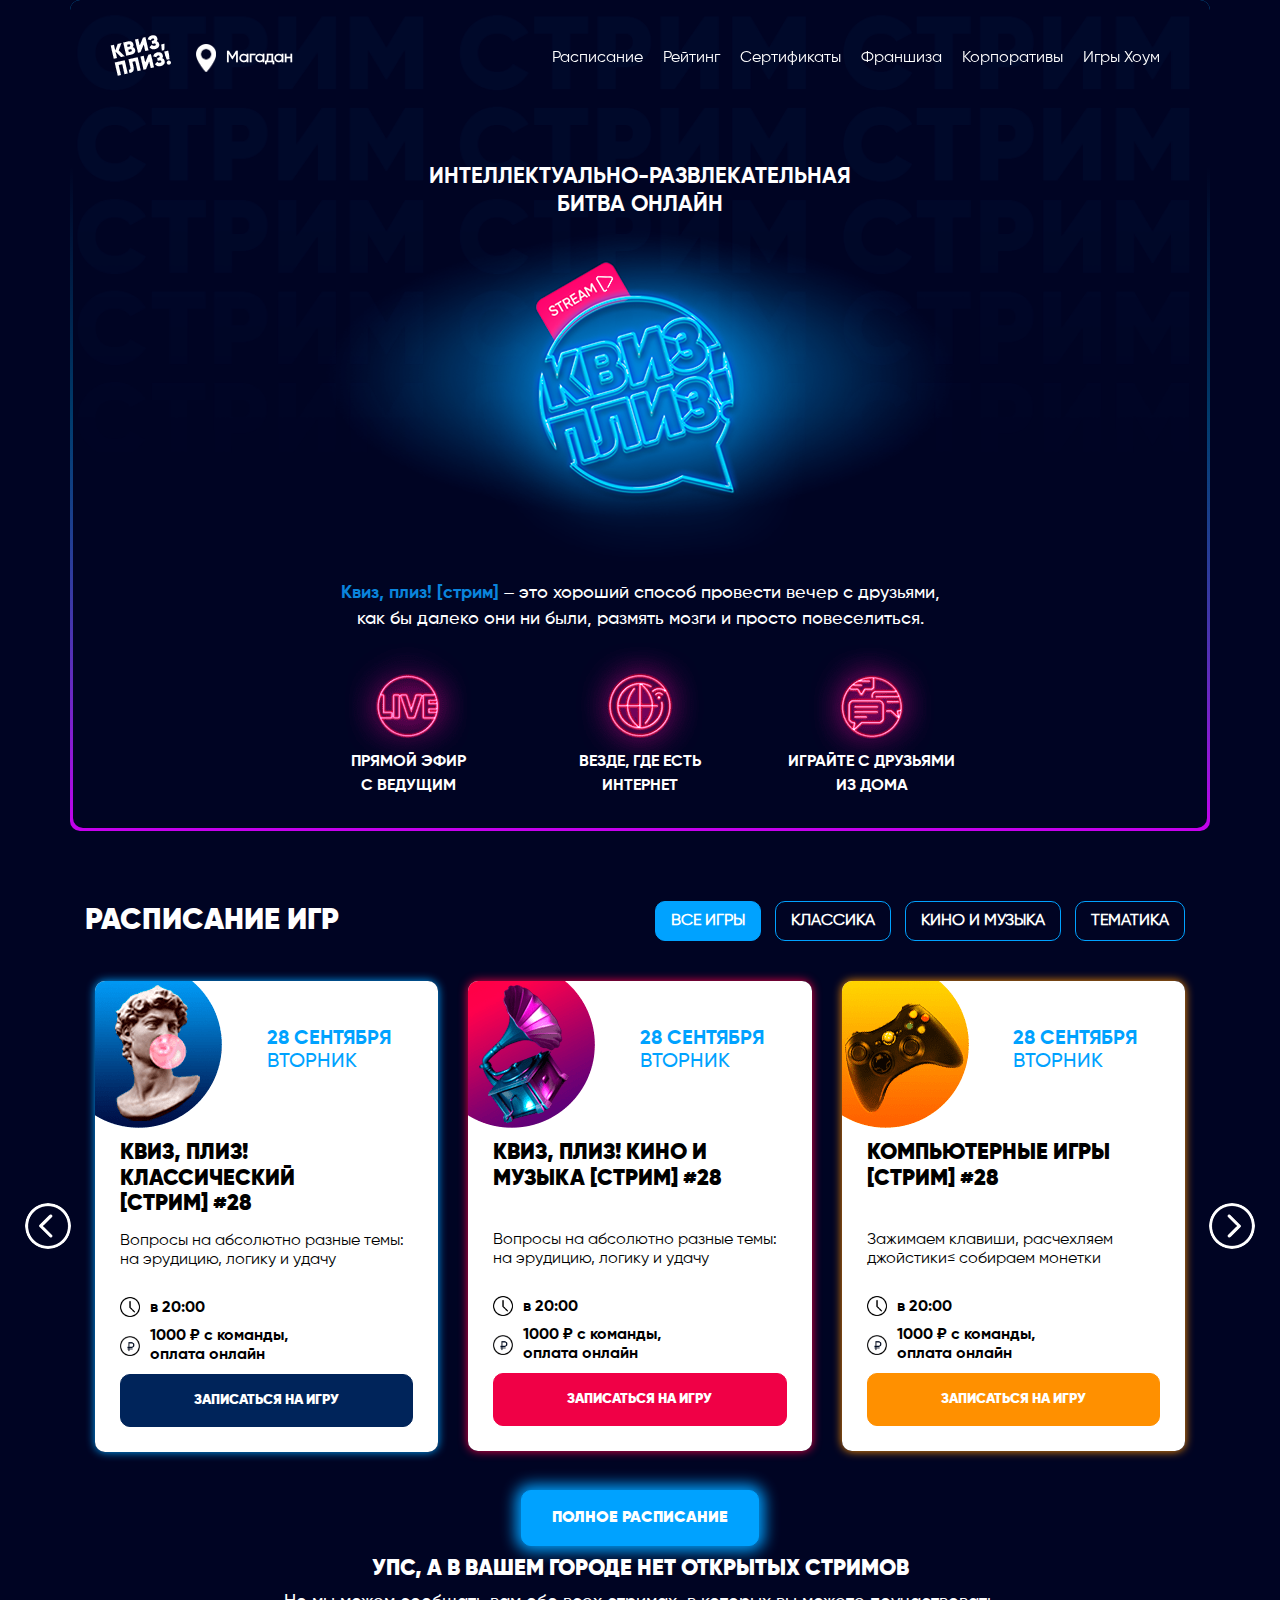
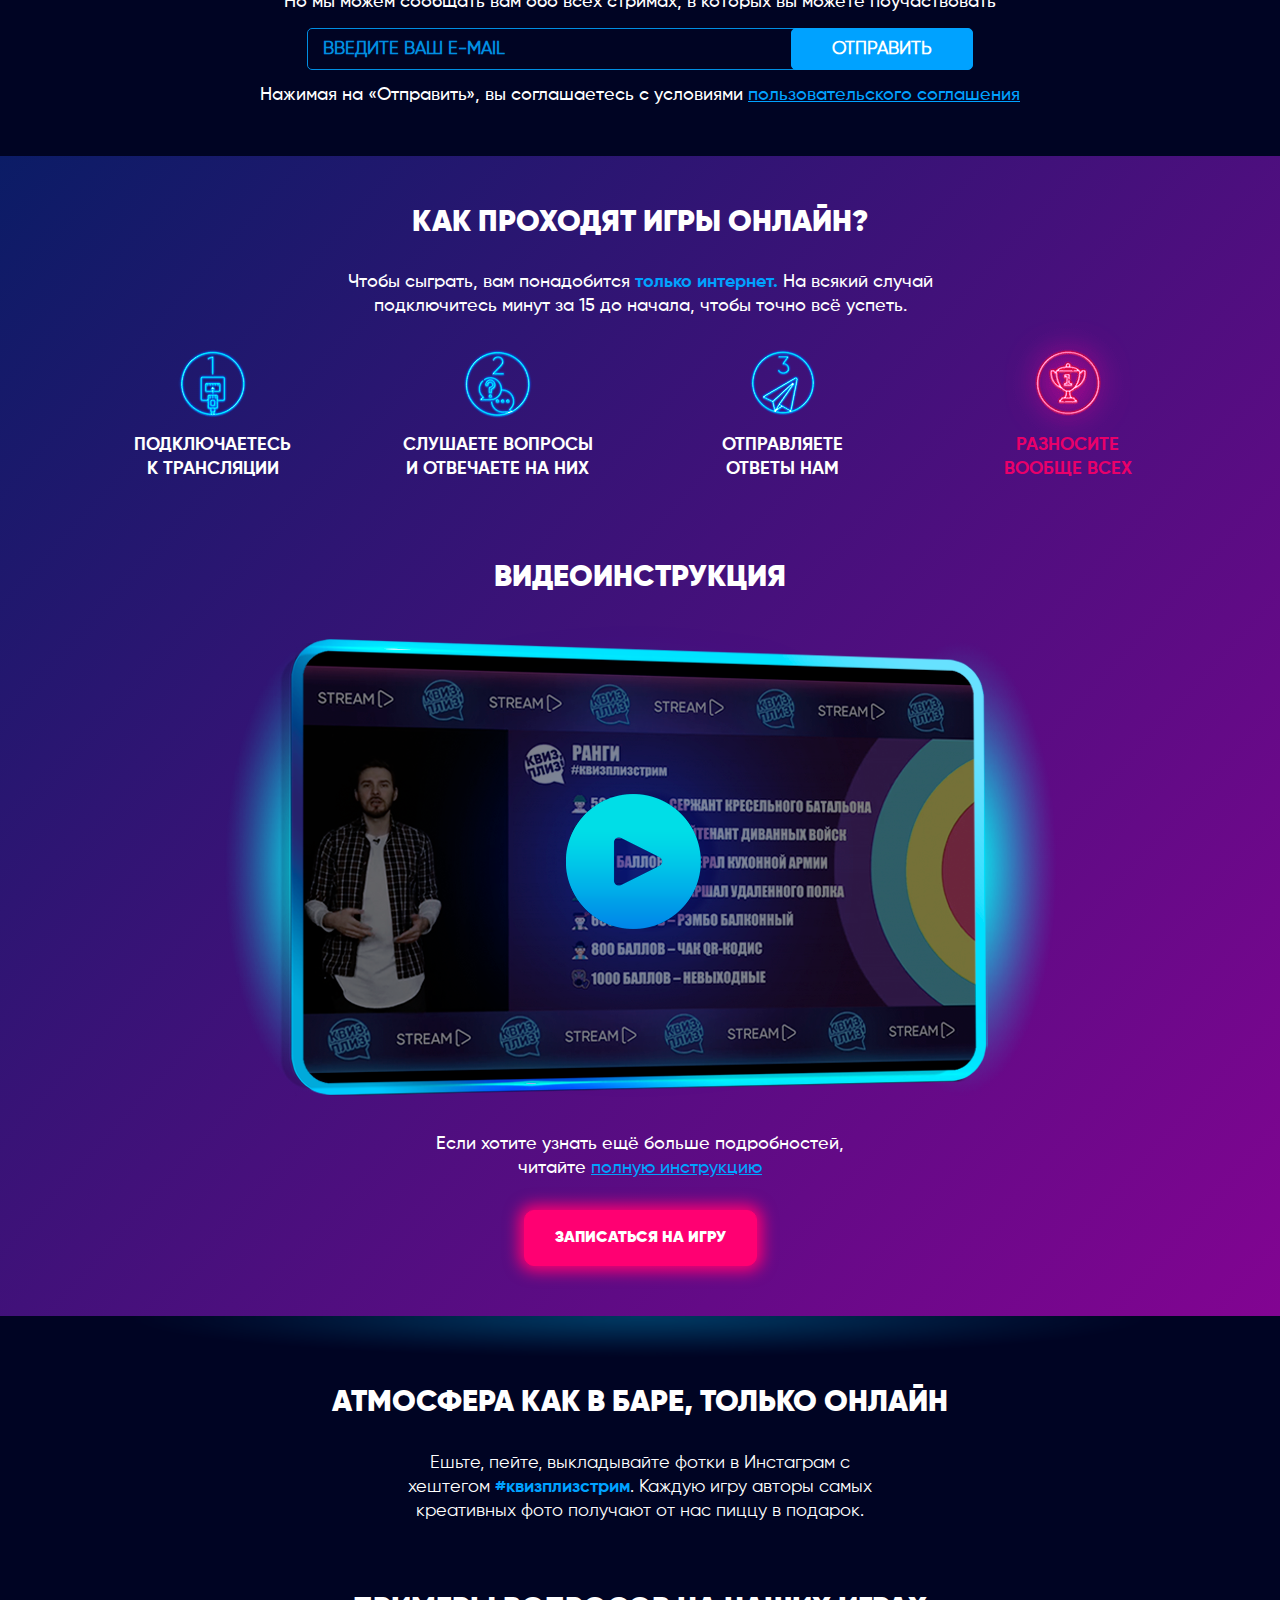
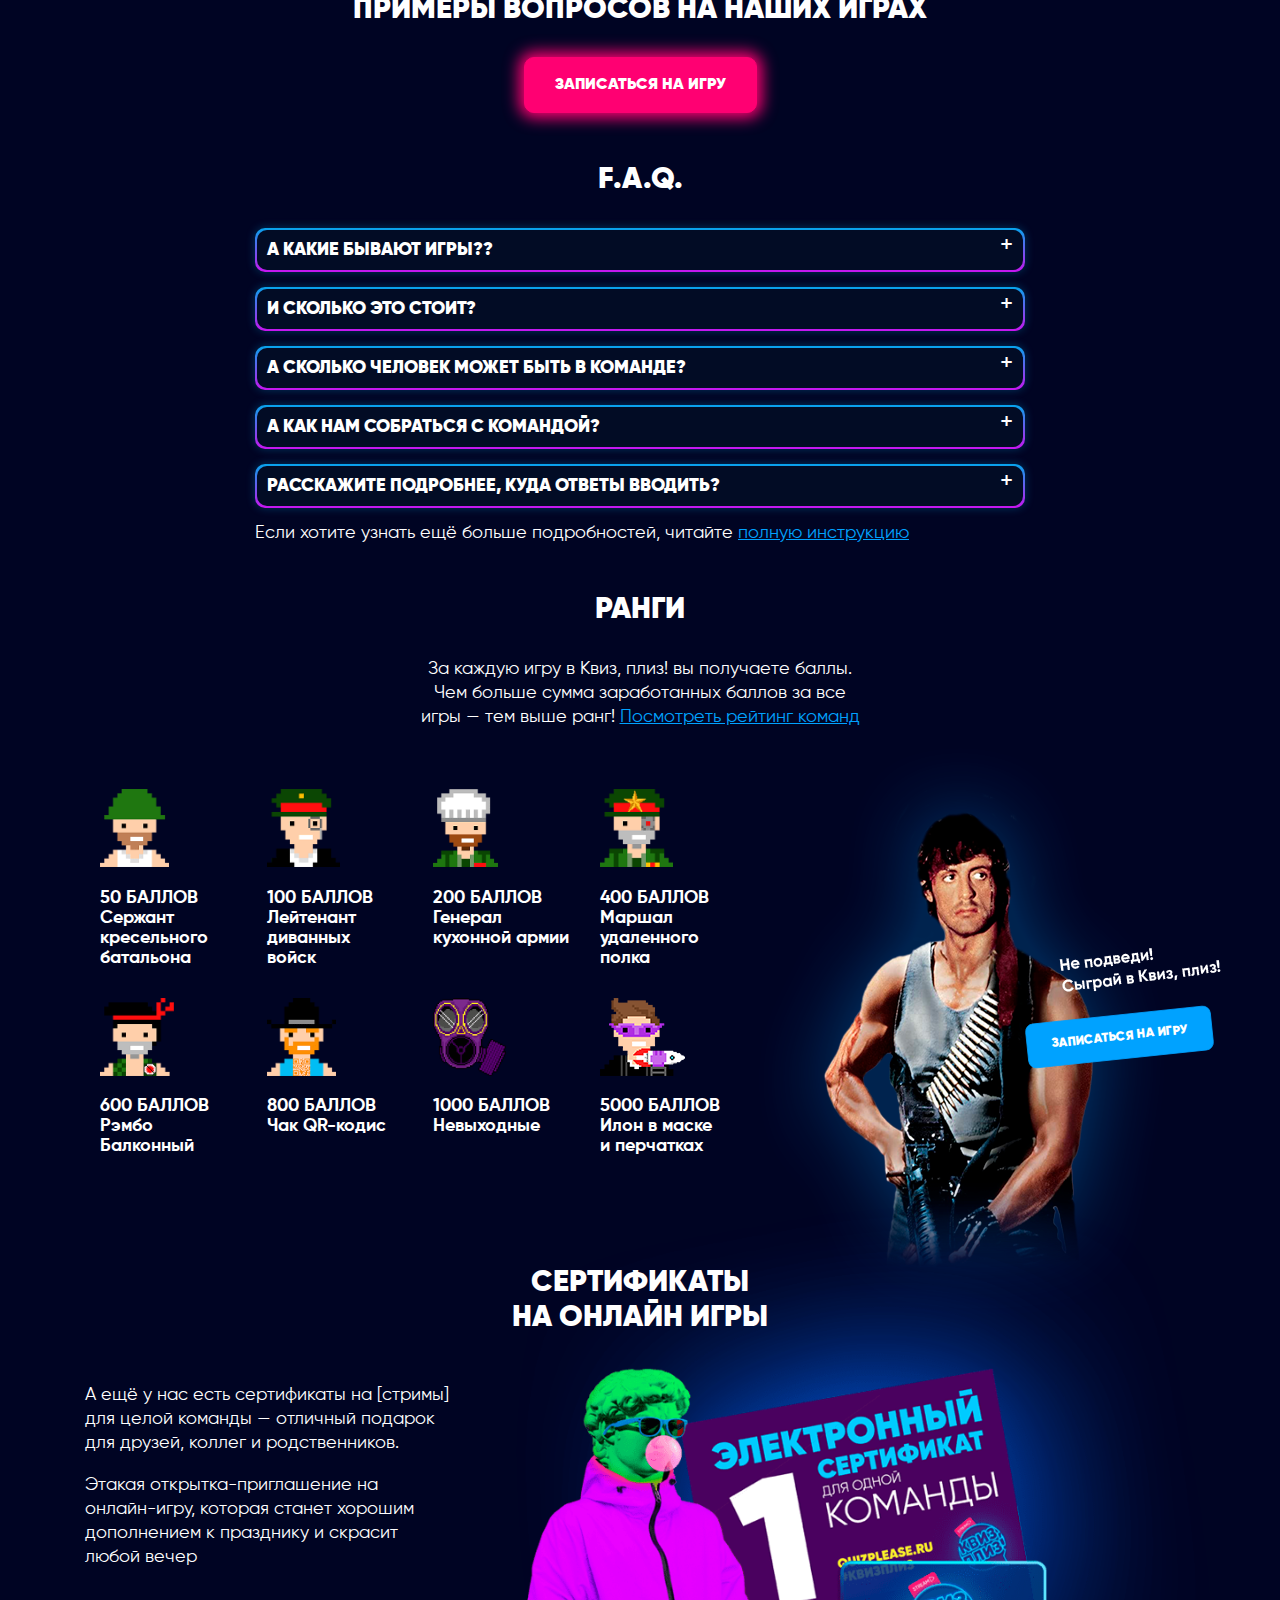
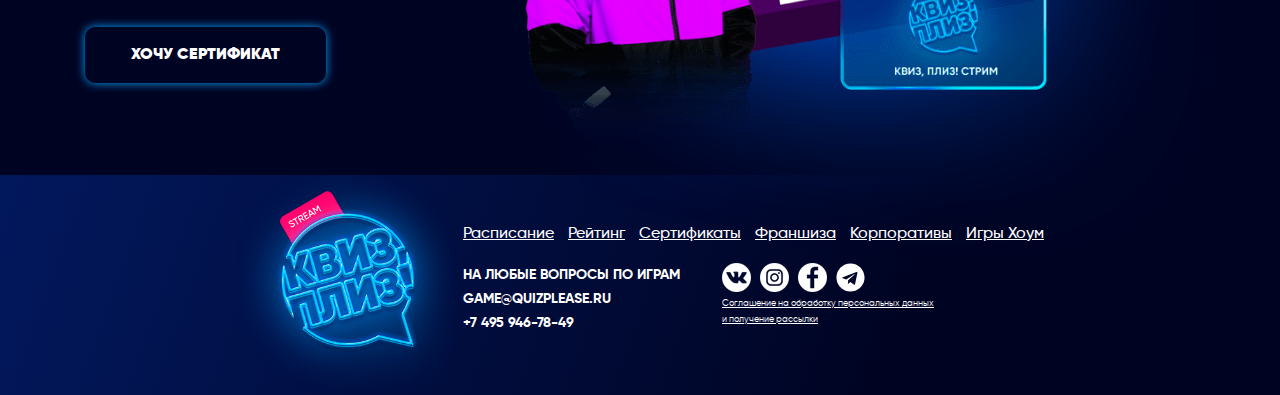
==== commit eec4ccdf: "fixes" ====
--- a/index.html
+++ b/index.html
@@ -398,7 +398,7 @@
 
                 <a href="/rating" class="link-navbar">
 
-                    <div>Рейтинг команд</div>
+                    <div>Рейтинг</div>
 
                 </a>
 
@@ -423,7 +423,7 @@
 
                 <a href="/certificates" class="link-navbar">
 
-                    <div>Игры хоум</div>
+                    <div>Игры Хоум</div>
 
                 </a>
 
@@ -440,79 +440,102 @@
 
     <section class="first-screen">
 
-
-        <div class="subtitle">
-
-            Интелектуально-Развлекательная Битва Онлайн
-
-        </div>
-
-        <img src="./images/first_screen_logo.png" alt="Интеллектуально-развлекательная битва Квиз, плиз!"
-             title="Интеллектуально-развлекательная битва Квиз, плиз!" class="logo-neon">
-
-
-        <div class="description">
-
-            <div class="main-title">
-
-                Квиз, плиз! [стрим]
-
-            </div>
-
-            <div class="hide-sm">
-
-                —
-
-            </div>
-
-            <div class="content">
-
-                это хороший способ провести вечер с друзьями, как бы далеко они ни были, размять мозги и
-                просто
-                повеселиться.
-
-            </div>
-
-        </div>
-
-
-        <div class="first-screen-bottom">
-
-            <div class="icons">
-
-                <div class="icon icon_live">
-
-                    <img src="./images/icon_live.png" alt="Прямой эфир с ведущим" title="Прямой эфир с ведущим">
-
-                    <div class="icon-text">
-
-                        Прямой эфир с ведущим
-
-                    </div>
-
-                </div>
-
-                <div class="icon">
-
-                    <img src="./images/icon_online.png" alt="Везде, где есть интернет"
-                         title="Везде, где есть интернет">
-
-                    <div class="icon-text">
-
-                        Везде, где есть интернет
-
-                    </div>
-
-                </div>
-
-                <div class="icon">
-
-                    <img src="./images/icon_chatt.png" alt="Играете с друзьями из дома"
-                         title="Играете с друзьями из дома">
-
-                    <div class="icon-text">
-
-                        Играете с друзьями из дома
+        <div class="gradient">
+
+            <div class="gradient-inside">
+
+                <div class="gradient-transparent"></div>
+
+                <div class="gradient-content">
+
+                    <div class="gradient-mobile">
+
+                        <div class="gradient-inside-mobile">
+
+                            <div class="gradient-transparent-mobile"></div>
+
+                            <div class="subtitle">
+
+                                Интеллектуально-Развлекательная Битва Онлайн
+
+                            </div>
+
+                            <img src="./images/first_screen_logo.png"
+                                 alt="Интеллектуально-развлекательная битва Квиз, плиз!"
+                                 title="Интеллектуально-развлекательная битва Квиз, плиз!" class="logo-neon">
+
+                        </div>
+
+                    </div>
+
+                    <div class="description">
+
+                        <div class="main-title">
+
+                            Квиз, плиз! [стрим]
+
+                        </div>
+
+                        <div class="hide-sm">
+
+                            —
+
+                        </div>
+
+                        <div class="content">
+
+                            это хороший способ провести вечер с друзьями, как бы далеко они ни были, размять мозги и
+                            просто
+                            повеселиться.
+
+                        </div>
+
+                    </div>
+
+                    <div class="first-screen-bottom">
+
+                        <div class="icons">
+
+                            <div class="icon icon_live">
+
+                                <img src="./images/icon_live.png" alt="Прямой эфир с ведущим"
+                                     title="Прямой эфир с ведущим">
+
+                                <div class="icon-text">
+
+                                    Прямой эфир с ведущим
+
+                                </div>
+
+                            </div>
+
+                            <div class="icon">
+
+                                <img src="./images/icon_online.png" alt="Везде, где есть интернет"
+                                     title="Везде, где есть интернет">
+
+                                <div class="icon-text">
+
+                                    Везде, где есть интернет
+
+                                </div>
+
+                            </div>
+
+                            <div class="icon">
+
+                                <img src="./images/icon_chatt.png" alt="Играйте с друзьями из дома"
+                                     title="Играете с друзьями из дома">
+
+                                <div class="icon-text">
+
+                                    Играйте с друзьями из дома
+
+                                </div>
+
+                            </div>
+
+                        </div>
 
                     </div>
 
@@ -598,7 +621,7 @@
 
                                         <div class="game-title">
 
-                                            КВИЗ, ПЛИЗ! классический [стрим] #28
+                                            КВИЗ, ПЛИЗ! <br> классический <br>[стрим] #28
 
                                         </div>
 
@@ -623,7 +646,7 @@
                                                 <img src="./images/icon_currency.png"
                                                      alt="Стоимость игры в 1000$ с комманды">
 
-                                                1000₽ с команды,
+                                                1000 ₽ с команды,
                                                 оплата онлайн
 
                                             </div>
@@ -694,7 +717,7 @@
 
                                                      alt="Стоимость игры в 1000$ с комманды">
 
-                                                1000₽ с команды,
+                                                1000 ₽ с команды,
                                                 оплата онлайн
 
                                             </div>
@@ -764,7 +787,7 @@
                                                 <img src="./images/icon_currency.png"
                                                      alt="Стоимость игры в 1000$ с комманды">
 
-                                                1000₽ с команды,
+                                                1000 ₽ с команды,
                                                 оплата онлайн
 
                                             </div>
@@ -810,7 +833,7 @@
 
                                         <div class="game-title">
 
-                                            КВИЗ, ПЛИЗ! классический [стрим] #28
+                                            КВИЗ, ПЛИЗ! <br> классический <br>[стрим] #28
 
                                         </div>
 
@@ -835,7 +858,7 @@
                                                 <img src="./images/icon_currency.png"
                                                      alt="Стоимость игры в 1000$ с комманды">
 
-                                                1000₽ с команды,
+                                                1000 ₽ с команды,
                                                 оплата онлайн
 
                                             </div>
@@ -906,7 +929,7 @@
 
                                                      alt="Стоимость игры в 1000$ с комманды">
 
-                                                1000₽ с команды,
+                                                1000 ₽ с команды,
                                                 оплата онлайн
 
                                             </div>
@@ -976,7 +999,7 @@
                                                 <img src="./images/icon_currency.png"
                                                      alt="Стоимость игры в 1000$ с комманды">
 
-                                                1000₽ с команды,
+                                                1000 ₽ с команды,
                                                 оплата онлайн
 
                                             </div>
@@ -1022,7 +1045,7 @@
 
                                         <div class="game-title">
 
-                                            КВИЗ, ПЛИЗ! классический [стрим] #28
+                                            КВИЗ, ПЛИЗ! <br> классический <br>[стрим] #28
 
                                         </div>
 
@@ -1047,7 +1070,7 @@
                                                 <img src="./images/icon_currency.png"
                                                      alt="Стоимость игры в 1000$ с комманды">
 
-                                                1000₽ с команды,
+                                                1000 ₽ с команды,
                                                 оплата онлайн
 
                                             </div>
@@ -1118,7 +1141,7 @@
 
                                                      alt="Стоимость игры в 1000$ с комманды">
 
-                                                1000₽ с команды,
+                                                1000 ₽ с команды,
                                                 оплата онлайн
 
                                             </div>
@@ -1188,7 +1211,7 @@
                                                 <img src="./images/icon_currency.png"
                                                      alt="Стоимость игры в 1000$ с комманды">
 
-                                                1000₽ с команды,
+                                                1000 ₽ с команды,
                                                 оплата онлайн
 
                                             </div>
@@ -1235,7 +1258,7 @@
                         </form>
 
                         <div class="if_there_no_games_terms">
-                            Нажимая на "Отправить", вы соглашаетесь c условиями
+                            Нажимая на «Отправить», вы соглашаетесь c условиями
                             <a href="#" class="link">пользовательского соглашения </a>
                         </div>
 
@@ -1273,13 +1296,13 @@
 
                             <div class="how-to-pass-icon">
 
-                                <img src="./images/online_game_1.png" alt="Подключайтесь к  трансляции">
+                                <img src="./images/online_game_1.png" alt="Подключаетесь к  трансляции">
 
                             </div>
 
                             <div class="subtitle">
 
-                                Подключайтесь <br> к трансляции
+                                Подключаетесь <br> к трансляции
 
                             </div>
 
@@ -1299,7 +1322,7 @@
 
                             <div class="subtitle">
 
-                                Слушайте вопросы <br> и отвечайте на них
+                                Слушаете вопросы <br> и отвечаете на них
 
                             </div>
 
@@ -1431,7 +1454,8 @@
                     </div>
 
                     <div class="description">
-                        Ешьте, пейте, выкладывайте фотки в инстаграм с хештегом <span class="blue-marker">#квизплизстрим</span>. Каждую
+                        Ешьте, пейте, выкладывайте фотки в Инстаграм с хештегом <span
+                            class="blue-marker">#квизплизстрим</span>. Каждую
                         игру авторы
                         самых
                         креативных фото получают от нас пиццу в подарок.
@@ -1542,7 +1566,8 @@
 
                                             <div class="insta-post">
 
-                                                <img src="./images/90252727_197009758409436_1580935007970163745_n.jpg" alt=""/>
+                                                <img src="./images/90252727_197009758409436_1580935007970163745_n.jpg"
+                                                     alt=""/>
 
                                             </div>
 
@@ -1732,7 +1757,7 @@
                 <div class="col-12">
 
 
-                    <div class="title">Примеры вопросов наших игр</div>
+                    <div class="title">Примеры вопросов на наших играх</div>
 
                     <div class="description only-sm">
 
@@ -1993,7 +2018,7 @@
 
                         <img src="./images/rankes_sergeant_new.png" alt="Сержант кресельного батальона">
 
-                        <div class="points">50 Баллов</div>
+                        <div class="points">50 БАЛЛОВ</div>
 
                         <div class="rank-description">
 
@@ -2124,7 +2149,7 @@
                         <div class="rank-description">
 
 
-                            Илон в маске
+                            Илон в маске<br>
                             и перчатках
 
                         </div>
@@ -2214,7 +2239,7 @@
 
                     <a href="#">
 
-                        Рейтинг Команд
+                        Рейтинг
 
                     </a>
 
--- a/css/style.css
+++ b/css/style.css
@@ -101,10 +101,12 @@
     right: 0;
     z-index: 999;
     transition: all 0.2s ease;
+    padding-top: 30px;
 }
 
 #header.sticky {
     background-color: rgba(1, 3, 25, .95);
+    padding-top: 0px;
 
 }
 
@@ -235,6 +237,10 @@
     box-shadow: 0px 0px 15px 5px #00a2ff;
 }
 
+.btn-primary.shadow:hover {
+    box-shadow: none;
+}
+
 .btn-primary:hover {
     color: #fff;
     background-color: #00a3ff;
@@ -276,6 +282,10 @@
 
 .btn-pink.shadow {
     box-shadow: 0px 0px 15px 5px #ff0072;
+}
+
+.btn-pink.shadow:hover {
+    box-shadow: none;
 }
 
 .btn-pink:hover,
@@ -666,17 +676,64 @@
 /* ***************** SECTIONS ***************** */
 
 /* FIRST SECTION*/
+
+
+.first-screen .gradient-mobile {
+    padding: 3px;
+    background: rgb(181, 68, 224);
+    background: -moz-linear-gradient(180deg, #0097e6 50%, #c600ee 100%);
+    background: -webkit-linear-gradient(180deg, #0097e6 50%, #c600ee 100%);
+    background: linear-gradient(180deg, #0097e6 50%, #c600ee 100%);
+    filter: progid:DXImageTransform.Microsoft.gradient(startColorstr="#b544e0", endColorstr="#866fe2", GradientType=1);
+    border-radius: 10px;
+    position: relative;
+    overflow: hidden;
+}
+
+.first-screen .gradient-mobile .gradient-inside-mobile {
+    background-color: #000423;
+    border-radius: 10px;
+    padding-top: 80px;
+    padding-bottom: 30px;
+    display: flex;
+    flex-direction: column;
+}
+
+.first-screen .gradient-transparent-mobile {
+    z-index: 1;
+    position: absolute;
+    top: 0;
+    left: 0px;
+    right: 0;
+    bottom: 0;
+    background: linear-gradient(0deg, rgba(0, 4, 35, 0) 0%, rgb(0, 4, 35) 80%);
+}
+
+.first-screen .gradient-mobile .gradient-inside-mobile:before {
+    content: ' ';
+    position: absolute;
+    top: 0;
+    left: 0;
+    right: 0;
+    bottom: 0;
+    background-image: url("../images/stream_repeat.png");
+    z-index: 2;
+    background-size: cover;
+}
+
+
+.gradient-content {
+    z-index: 2;
+    position: relative;
+}
+
 .first-screen {
-    background-image: url(../images/stream_stream_mobile.png);
-    /*height: 350px;*/
-    background-size: contain;
-    background-repeat: no-repeat;
+
     width: 95%;
     margin: auto;
-    /*margin-top: -75px;*/
+
     text-align: center;
-    padding-bottom: 30px;
-    padding-top: 90px;
+
     display: flex;
     flex-direction: column;
 }
@@ -685,7 +742,8 @@
     max-width: 220px;
     margin: auto;
     order: 1;
-    /*margin-top: 45px;*/
+    z-index: 2;
+    position: relative;
 }
 
 .first-screen .subtitle {
@@ -697,12 +755,16 @@
     font-family: 'Gilroy-Bold', sans-serif;
     order: 2;
     line-height: 22px;
+    z-index: 2;
+    position: relative;
 }
 
 .first-screen .description {
     text-align: left;
     margin-top: 30px;
     order: 3;
+    max-width: 320px;
+    margin: 30px auto 0px;
 }
 
 .first-screen-bottom {
@@ -710,7 +772,7 @@
 }
 
 .main-title {
-    font-size: 40px;
+    font-size: 34px;
     font-family: 'Gilroy-Bold', sans-serif;
 }
 
@@ -729,7 +791,7 @@
     display: flex;
     align-items: center;
     justify-content: center;
-    margin-top: 20px;
+    margin-top: 10px;
 
 }
 
@@ -982,10 +1044,18 @@
 
 }
 
-.schedule .game-time,
 .schedule .game-money {
     display: flex;
     align-items: center;
+    justify-content: flex-start;
+    margin-bottom: 10px;
+    max-width: 180px;
+    font-family: 'Gilroy-Bold', sans-serif;
+}
+
+.schedule .game-time {
+    display: flex;
+    align-items: flex-end;
     justify-content: flex-start;
     margin-bottom: 10px;
     max-width: 180px;
@@ -1234,7 +1304,7 @@
 
 .insta-slider .owl-dots {
     text-align: center;
-    margin-top: 10px;
+    margin-top: 20px;
 
 }
 
@@ -1339,7 +1409,7 @@
 
 .question-examples .owl-dots {
     text-align: center;
-    margin-top: 10px;
+    margin-top: 20px;
 
 }
 
@@ -1508,11 +1578,10 @@
 
 #footer .links a {
     color: white;
-    margin-right: 10px;
     font-family: 'Gilroy-Medium', sans-serif;
     margin-bottom: 5px;
     display: inline-table;
-    width: 46%;
+    width: 49%;
 
 }
 
@@ -1702,7 +1771,7 @@
     margin: auto;
     text-align: center;
     margin-bottom: 20px;
-    font-size: 18px;
+    font-size: 14px;
     line-height: 20px;
 }
 
@@ -1729,9 +1798,21 @@
 
 }
 
+@media (min-width: 500px) {
+    .most-important-screen img {
+        display: none;
+    }
+
+    .schedule {
+        margin-top: 50px;
+    }
+}
+
 @media (min-width: 768px) {
 
+
     #footer .links a {
+        margin-right: 10px;
 
         width: auto;
     }
@@ -1764,17 +1845,13 @@
 
     }
 
-    .first-screen {
-        background-position-y: -150PX;
-
-    }
 
     .first-screen .logo-neon {
         max-width: 100%;
     }
 
     .first-screen .subtitle {
-        width: 500px;
+        width: 450px;
         font-size: 24px;
     }
 
@@ -1906,6 +1983,73 @@
 
 @media (min-width: 992px) {
 
+
+    .atmosphere .description {
+        font-size: 18px;
+        line-height: 24px;
+    }
+
+    .first-screen .gradient-mobile .gradient-inside-mobile:before {
+        background: none;
+    }
+
+    .first-screen .gradient-transparent-mobile {
+        background: none;
+    }
+
+    .first-screen .gradient-mobile .gradient-inside-mobile {
+        background: none;
+    }
+
+    .first-screen .gradient-mobile {
+        padding: 0;
+        background: transparent;
+    }
+
+    .first-screen .gradient {
+        padding: 3px;
+        background: rgb(181, 68, 224);
+        background: -moz-linear-gradient(180deg, #0097e6 50%, #c600ee 100%);
+        background: -webkit-linear-gradient(180deg, #0097e6 50%, #c600ee 100%);
+        background: linear-gradient(180deg, #0097e6 50%, #c600ee 100%);
+        filter: progid:DXImageTransform.Microsoft.gradient(startColorstr="#b544e0", endColorstr="#866fe2", GradientType=1);
+        border-radius: 10px;
+        position: relative;
+        overflow: hidden;
+    }
+
+    .first-screen .gradient .gradient-inside {
+        background-color: #000423;
+        border-radius: 10px;
+        padding-top: 80px;
+        padding-bottom: 30px;
+
+    }
+
+    .first-screen .gradient-transparent {
+        z-index: 1;
+        position: absolute;
+        top: 0;
+        left: 0px;
+        right: 0;
+        bottom: 0;
+        background: linear-gradient(0deg, rgba(0, 4, 35, 0) 0%, rgb(0, 4, 35) 80%);
+    }
+
+    .first-screen .gradient .gradient-inside:before {
+        content: ' ';
+        position: absolute;
+        top: 0;
+        left: 0;
+        right: 0;
+        bottom: 0;
+        background-image: url("../images/stream_repeat.png");
+        z-index: 2;
+        background-size: contain;
+        background-repeat: no-repeat;
+    }
+
+
     .main-city-droplist.w--open {
         padding: 30px;
     }
@@ -2038,7 +2182,7 @@
     }
 
     .how-to-pass .description {
-        line-height: 20px;
+        line-height: 24px;
         max-width: 600px;
         margin: auto;
         margin-bottom: 30px;
@@ -2055,7 +2199,7 @@
     .how-to-pass .container .subtitle {
         text-align: center;
         margin: 15px 0px;
-        font-size: 16px;
+        font-size: 18px;
         max-width: 191px;
         line-height: 24px;
     }
@@ -2087,7 +2231,7 @@
     .video-instruction .description {
         max-width: 410px;
         margin: 30px auto;
-        line-height: 20px;
+        line-height: 24px;
     }
 
     .video-instruction-btn {
@@ -2169,7 +2313,7 @@
 
     .question-examples .question {
         height: 122px;
-        line-height: 20px;
+        line-height: 24px;
     }
 
     .faq {
@@ -2183,11 +2327,11 @@
     }
 
     .rankes .description {
-        max-width: 500px;
+        max-width: 456px;
         margin: auto;
         text-align: center;
         margin-bottom: 30px;
-        line-height: 20px;
+        line-height: 24px;
         font-size: 18px;
     }
 
@@ -2201,8 +2345,8 @@
     }
 
     .first-screen {
-        background-image: url("../images/stream_stream.png");
-        max-width: 1200px;
+
+        max-width: 1140px;
         background-position: bottom;
         background-size: cover;
     }
@@ -2216,7 +2360,7 @@
     }
 
     .first-screen .subtitle {
-        width: 500px;
+        width: 450px;
         font-size: 22px;
         order: 1;
         margin-bottom: 40px;
@@ -2273,7 +2417,8 @@
         margin: 0px;
         font-size: 16px;
         text-align: center;
-        line-height: 24px
+        line-height: 24px;
+        margin-top: -20px;
     }
 
     .first-screen .icons .icon.icon_live .icon-text {
@@ -2347,6 +2492,7 @@
         font-size: 16px;
         border-radius: 10px;
         margin-right: 10px;
+        font-weight: 600;
     }
 
     .rankes-grid {
@@ -2393,7 +2539,7 @@
         width: 33%;
         float: left;
         margin-bottom: 40px;
-        line-height: 20px;
+        line-height: 24px;
         font-size: 18px;
     }
 
@@ -2493,4 +2639,8 @@
         padding-right: 10px;
         padding-left: 10px;
     }
-}
+
+    .schedule .game-image img {
+        left: -40px;
+    }
+}
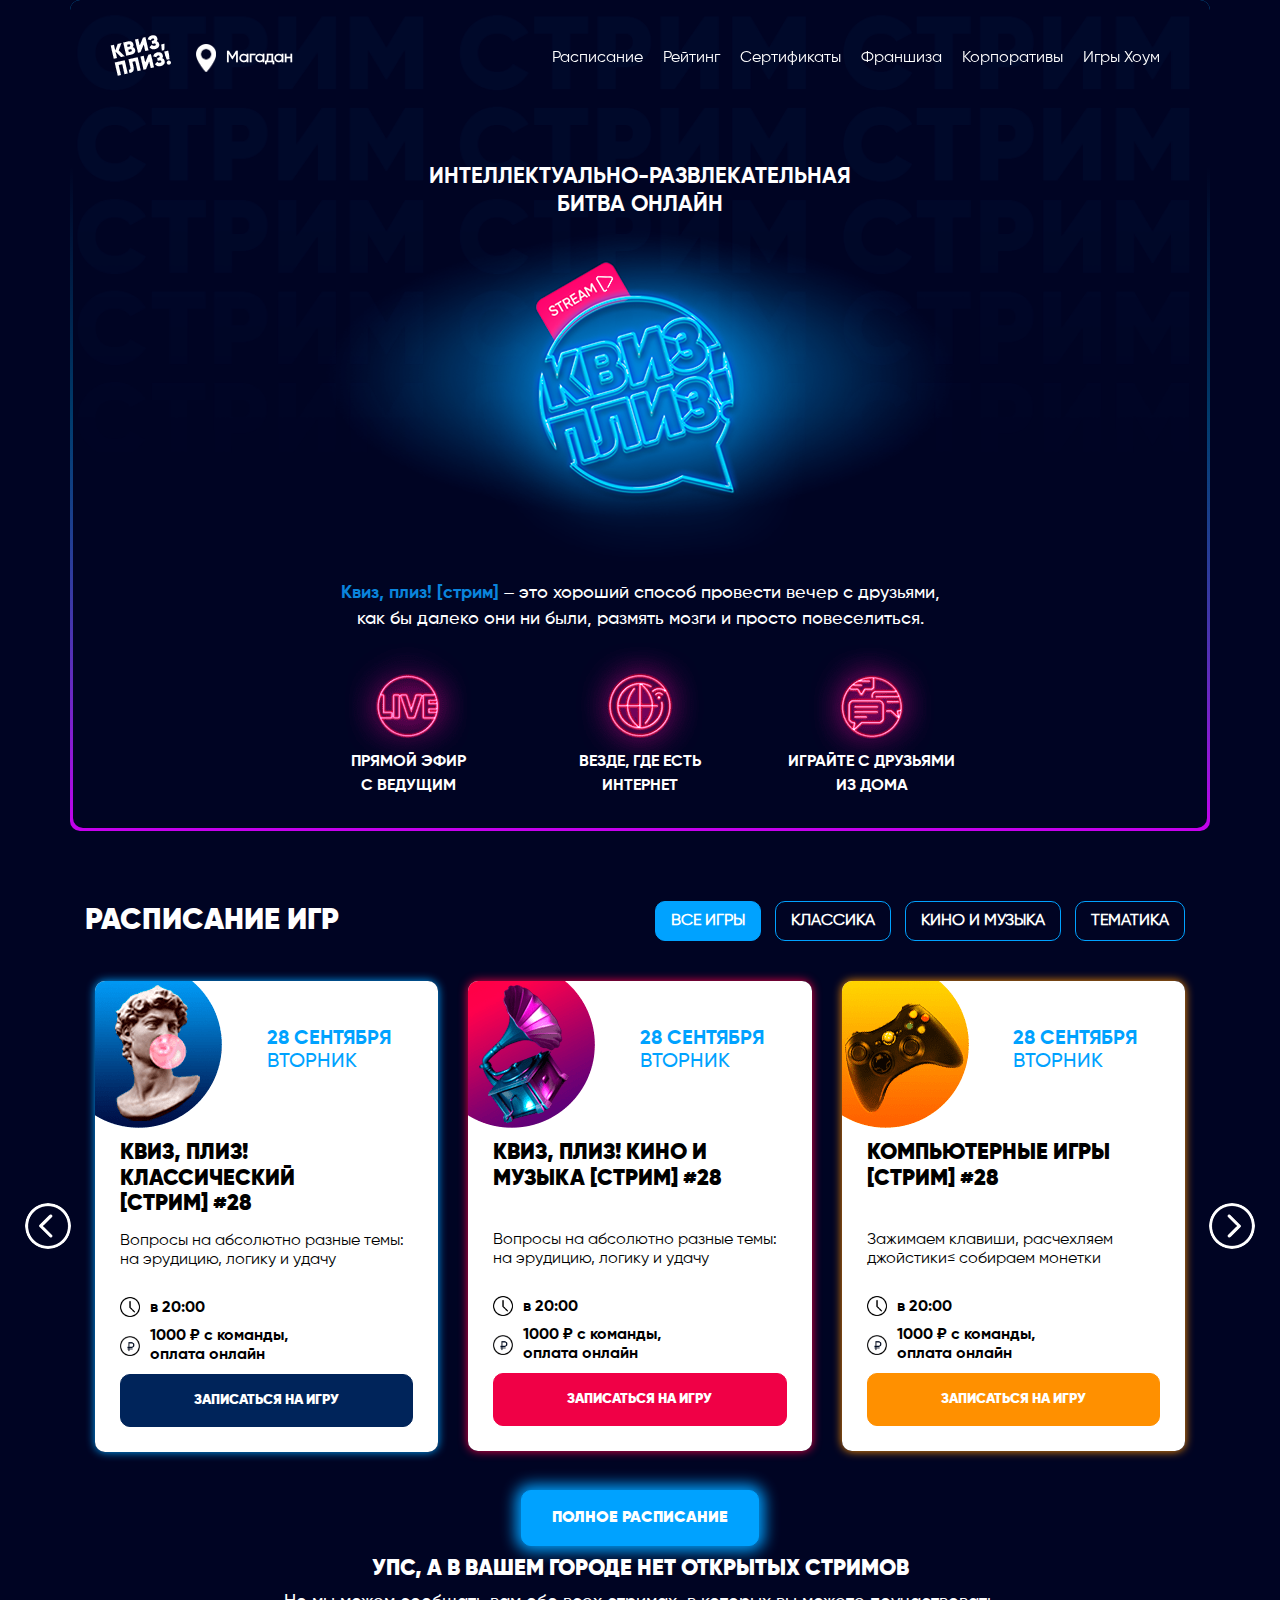
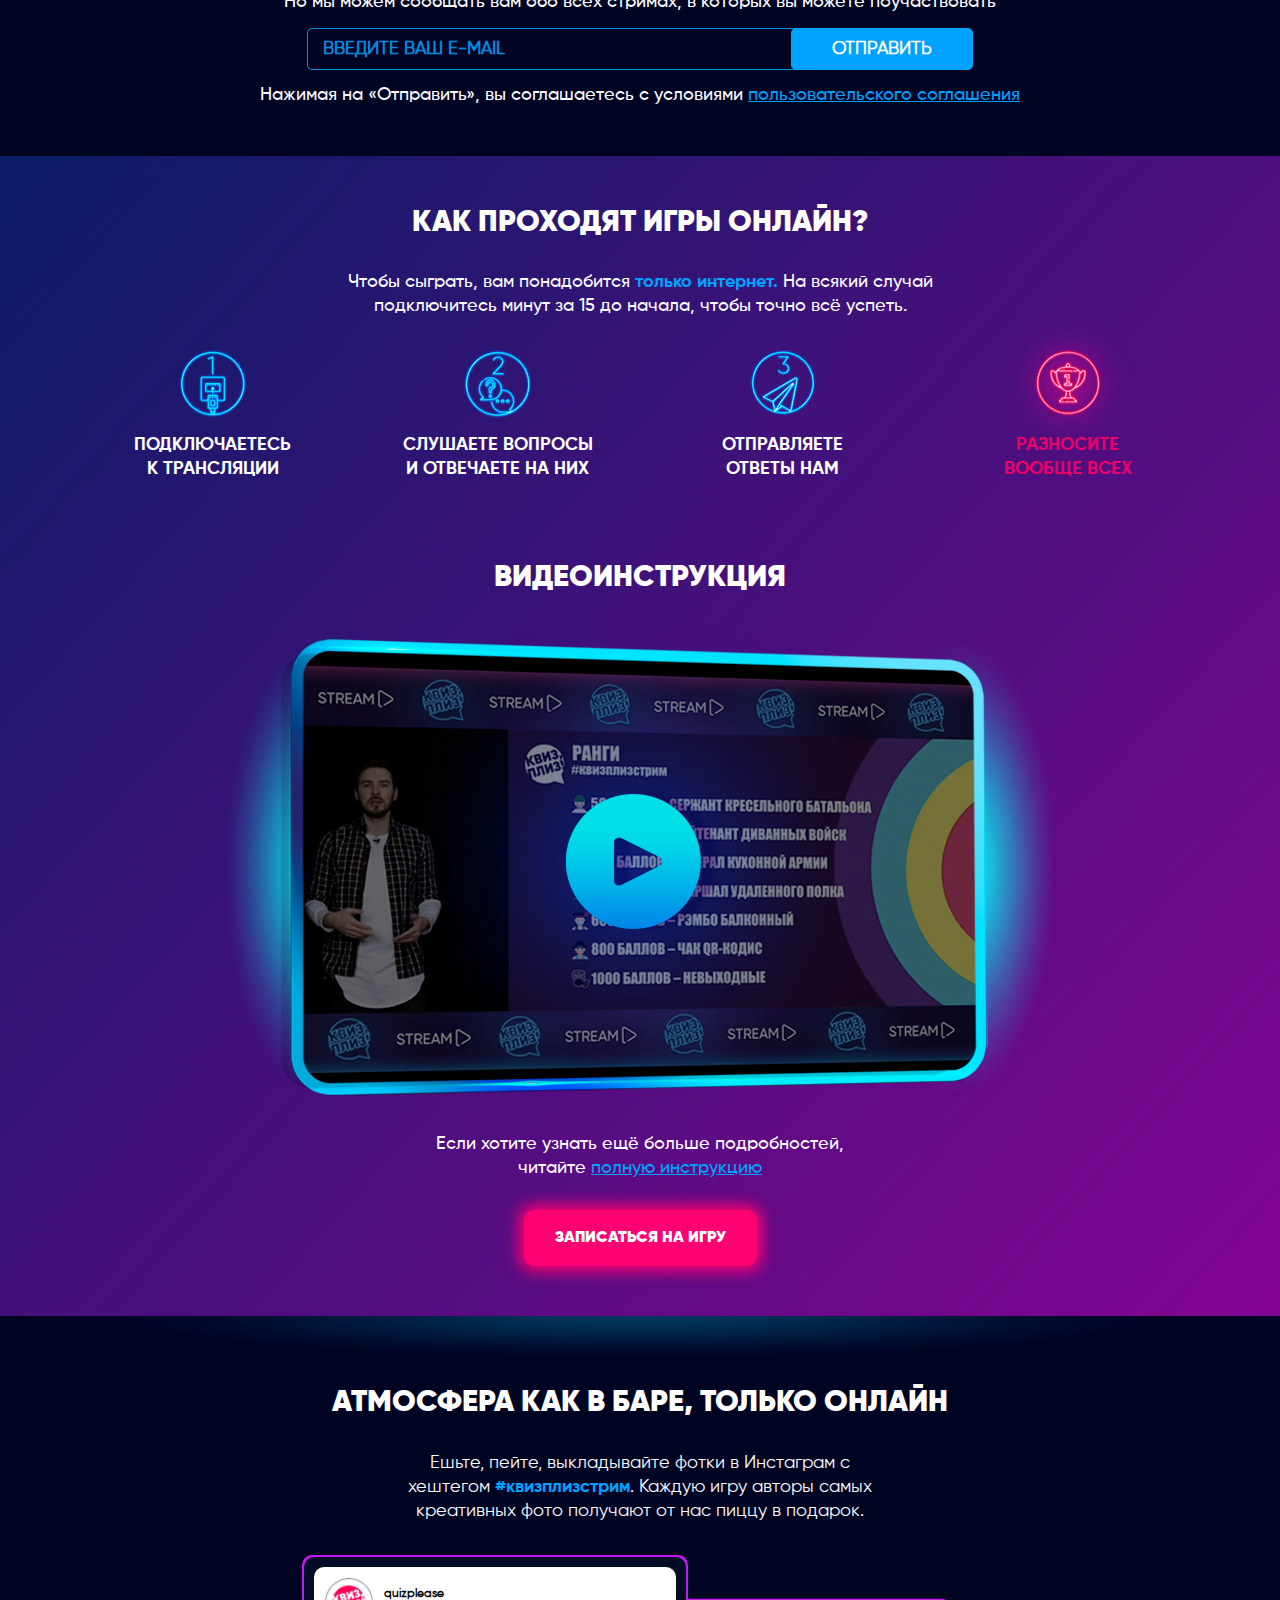
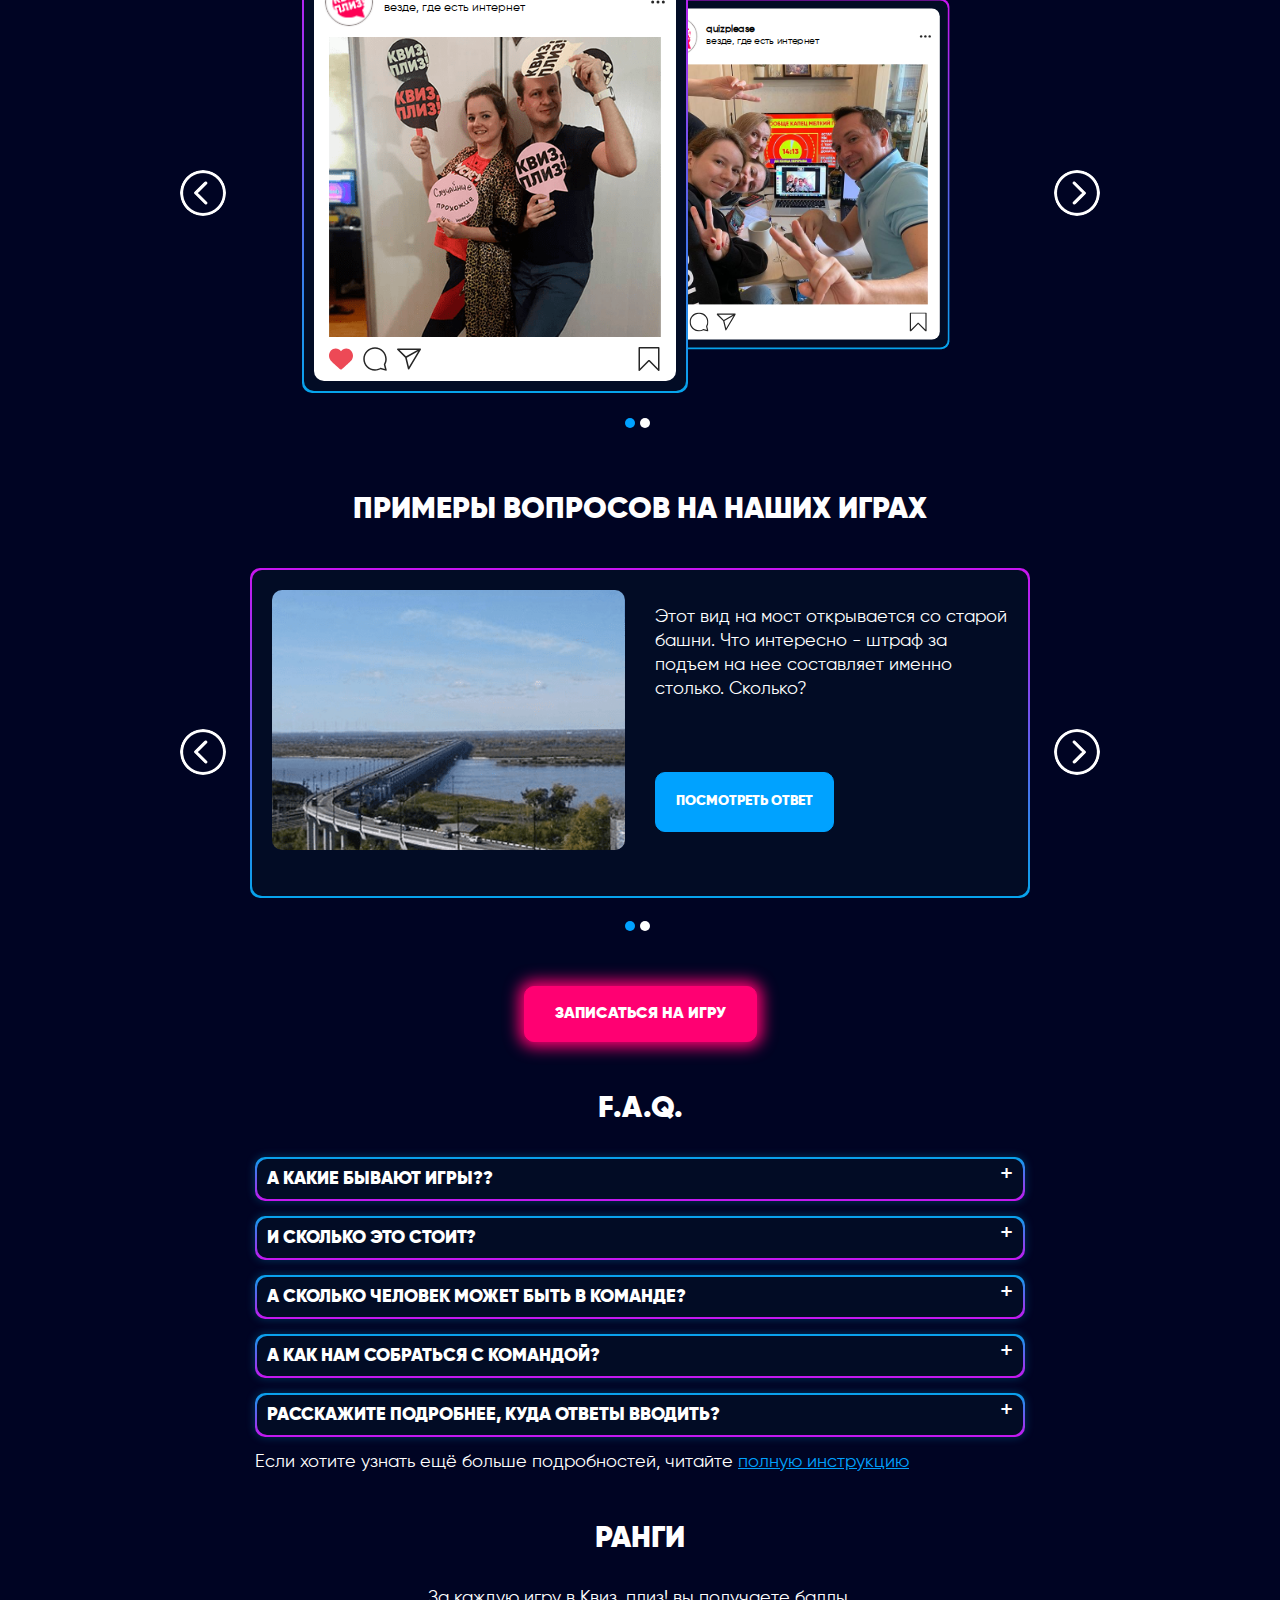
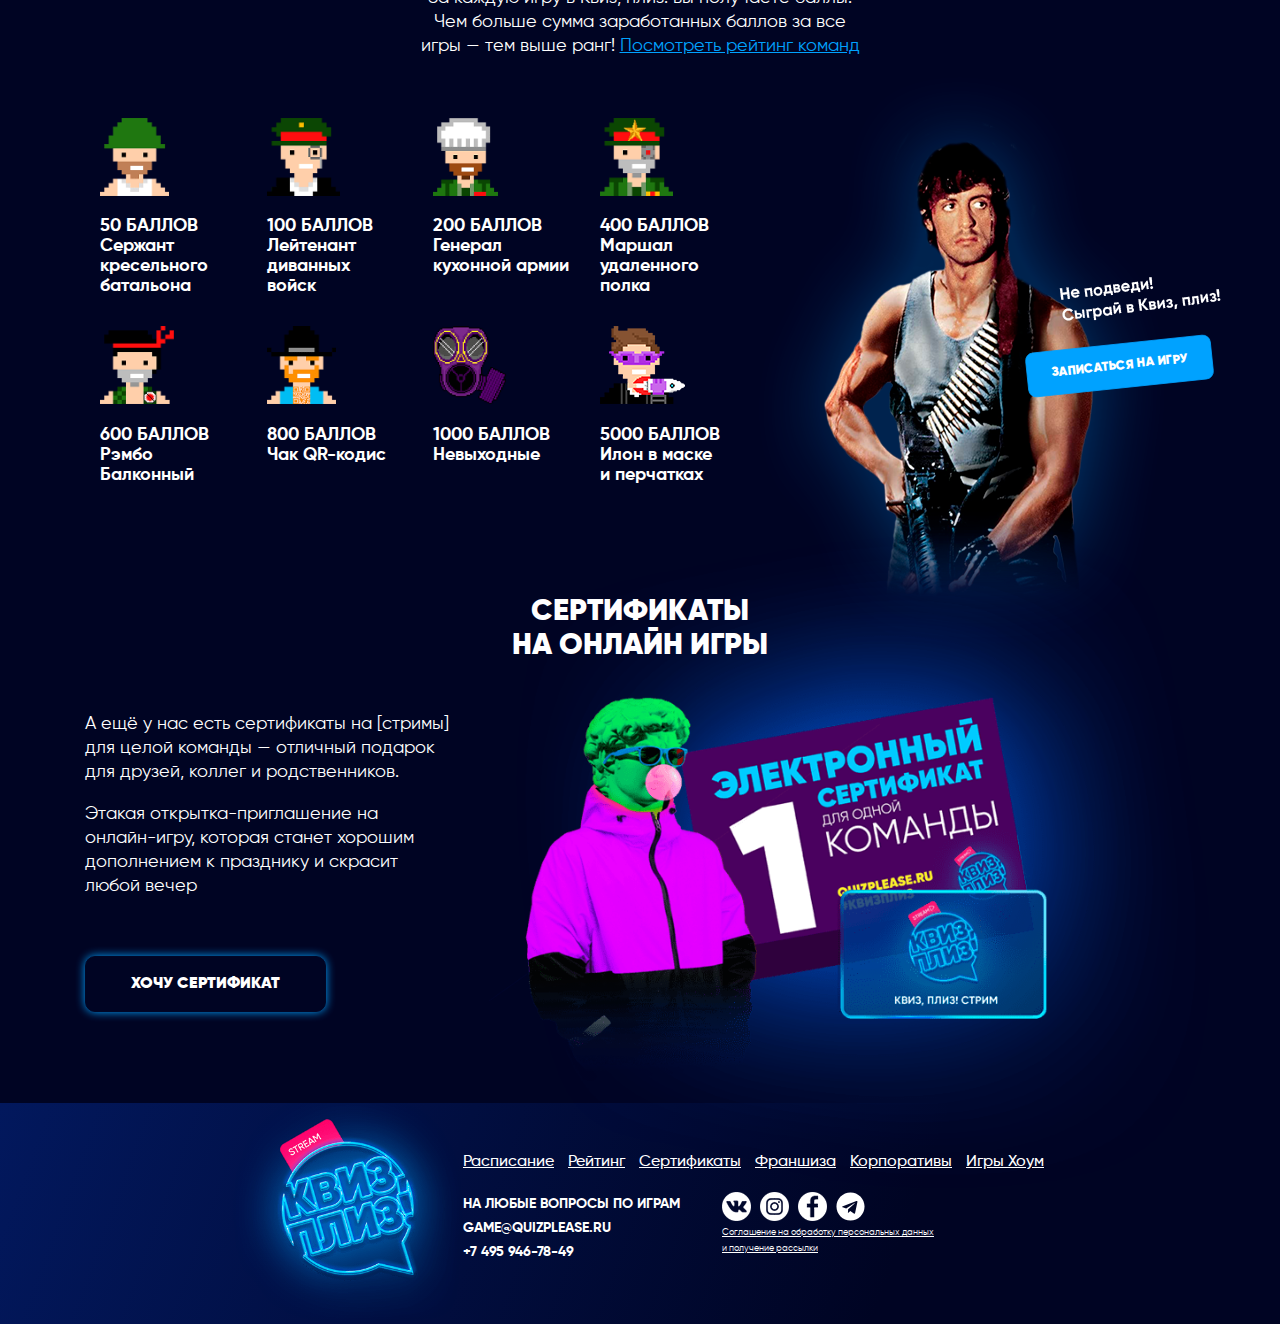
==== commit fd98b9ae: "New Page: Home" ====
--- a/index.html
+++ b/index.html
@@ -56,6 +56,8 @@
     <link rel="icon" type="image/png" sizes="96x96" href="https://quizplease.ru/favicon-96x96.png">
 
     <link rel="icon" type="image/png" sizes="16x16" href="https://quizplease.ru/favicon-16x16.png">
+
+    <link rel="stylesheet" href="css/normalize.css">
 
     <link rel="stylesheet" href="css/normalize.css">
 
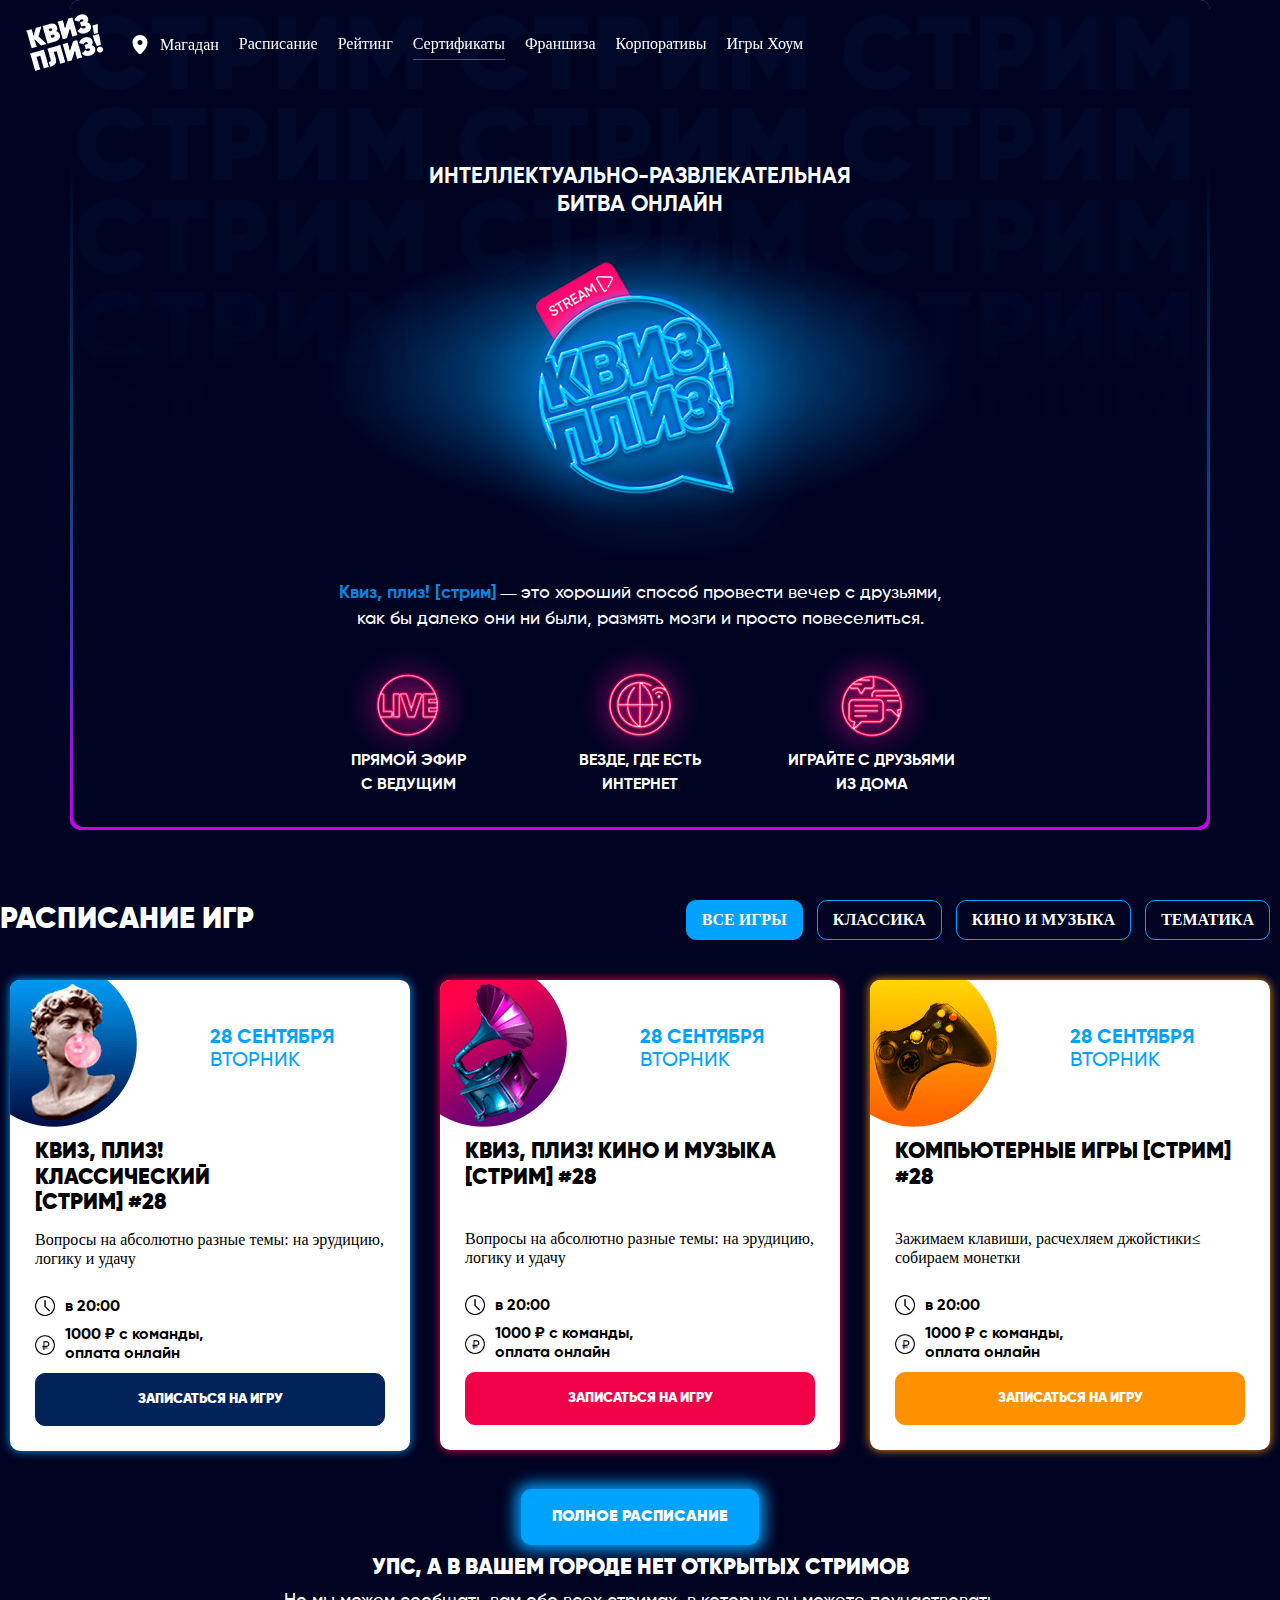
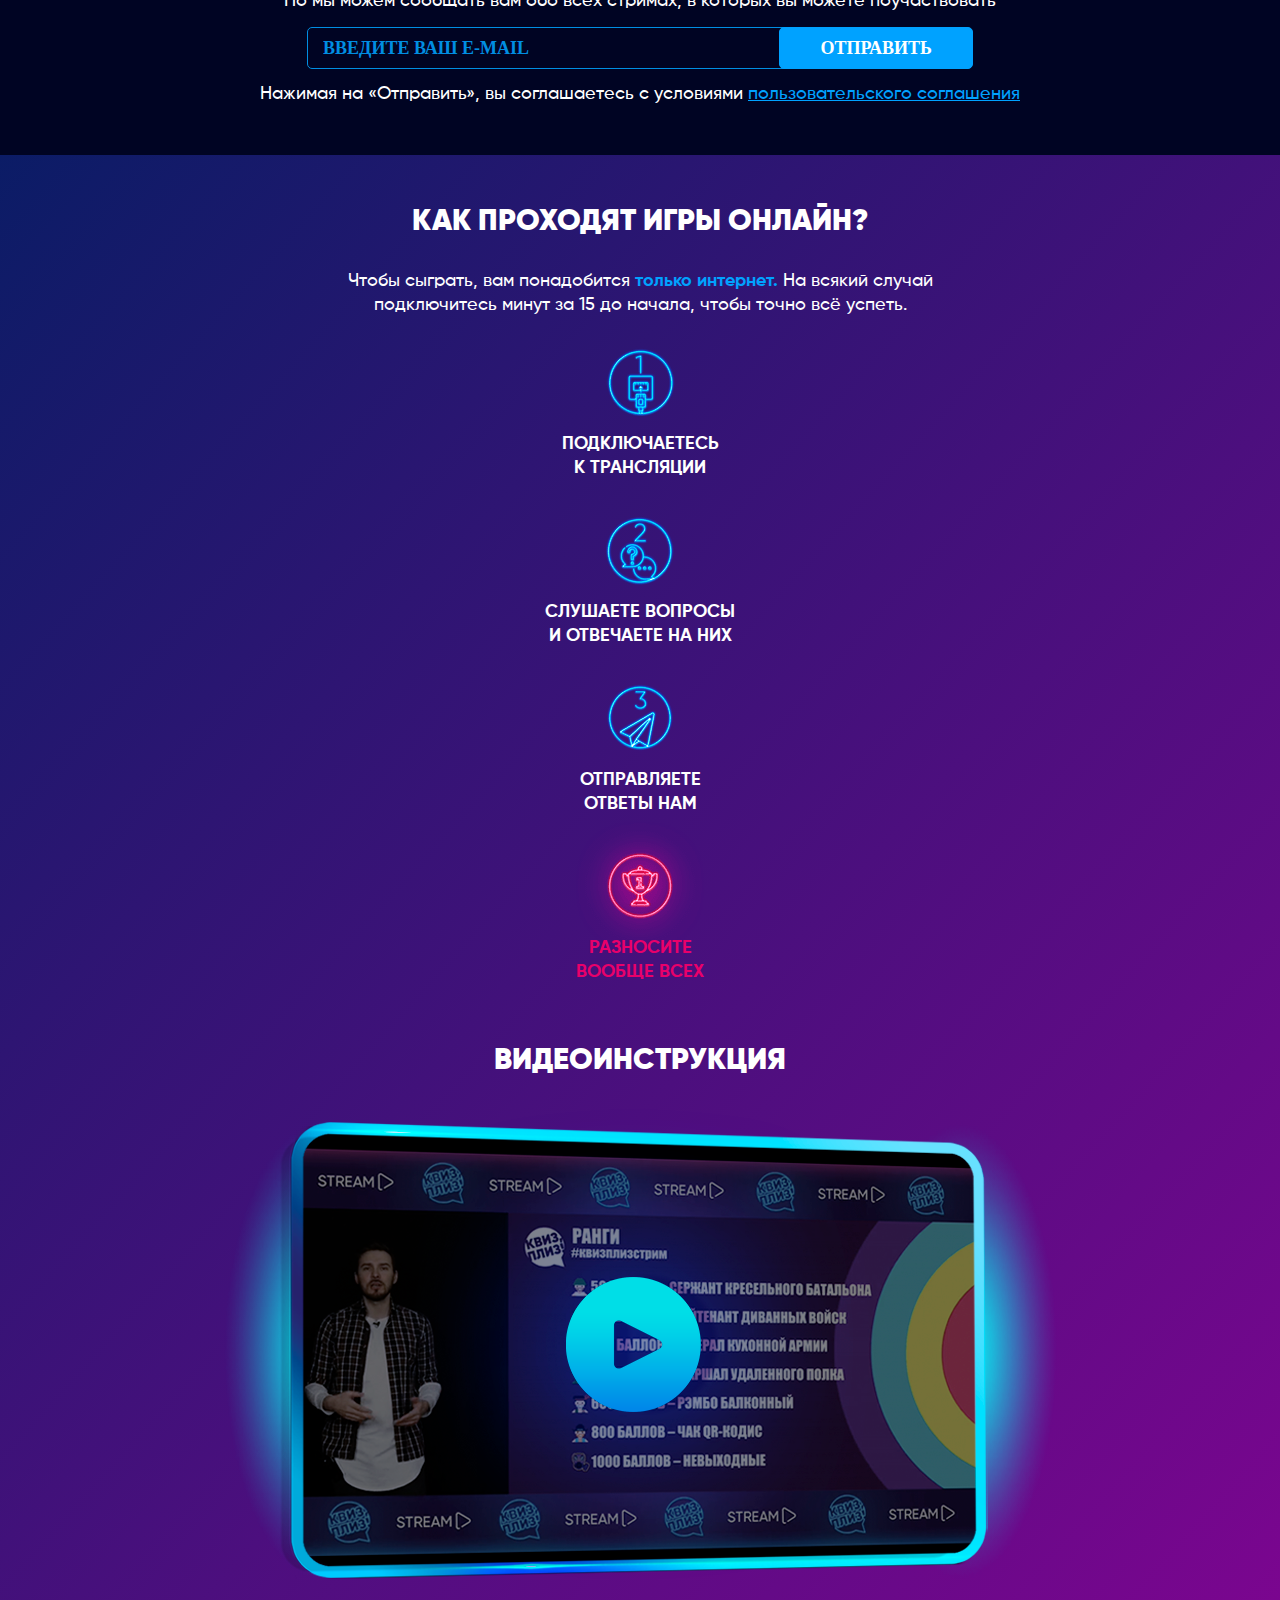
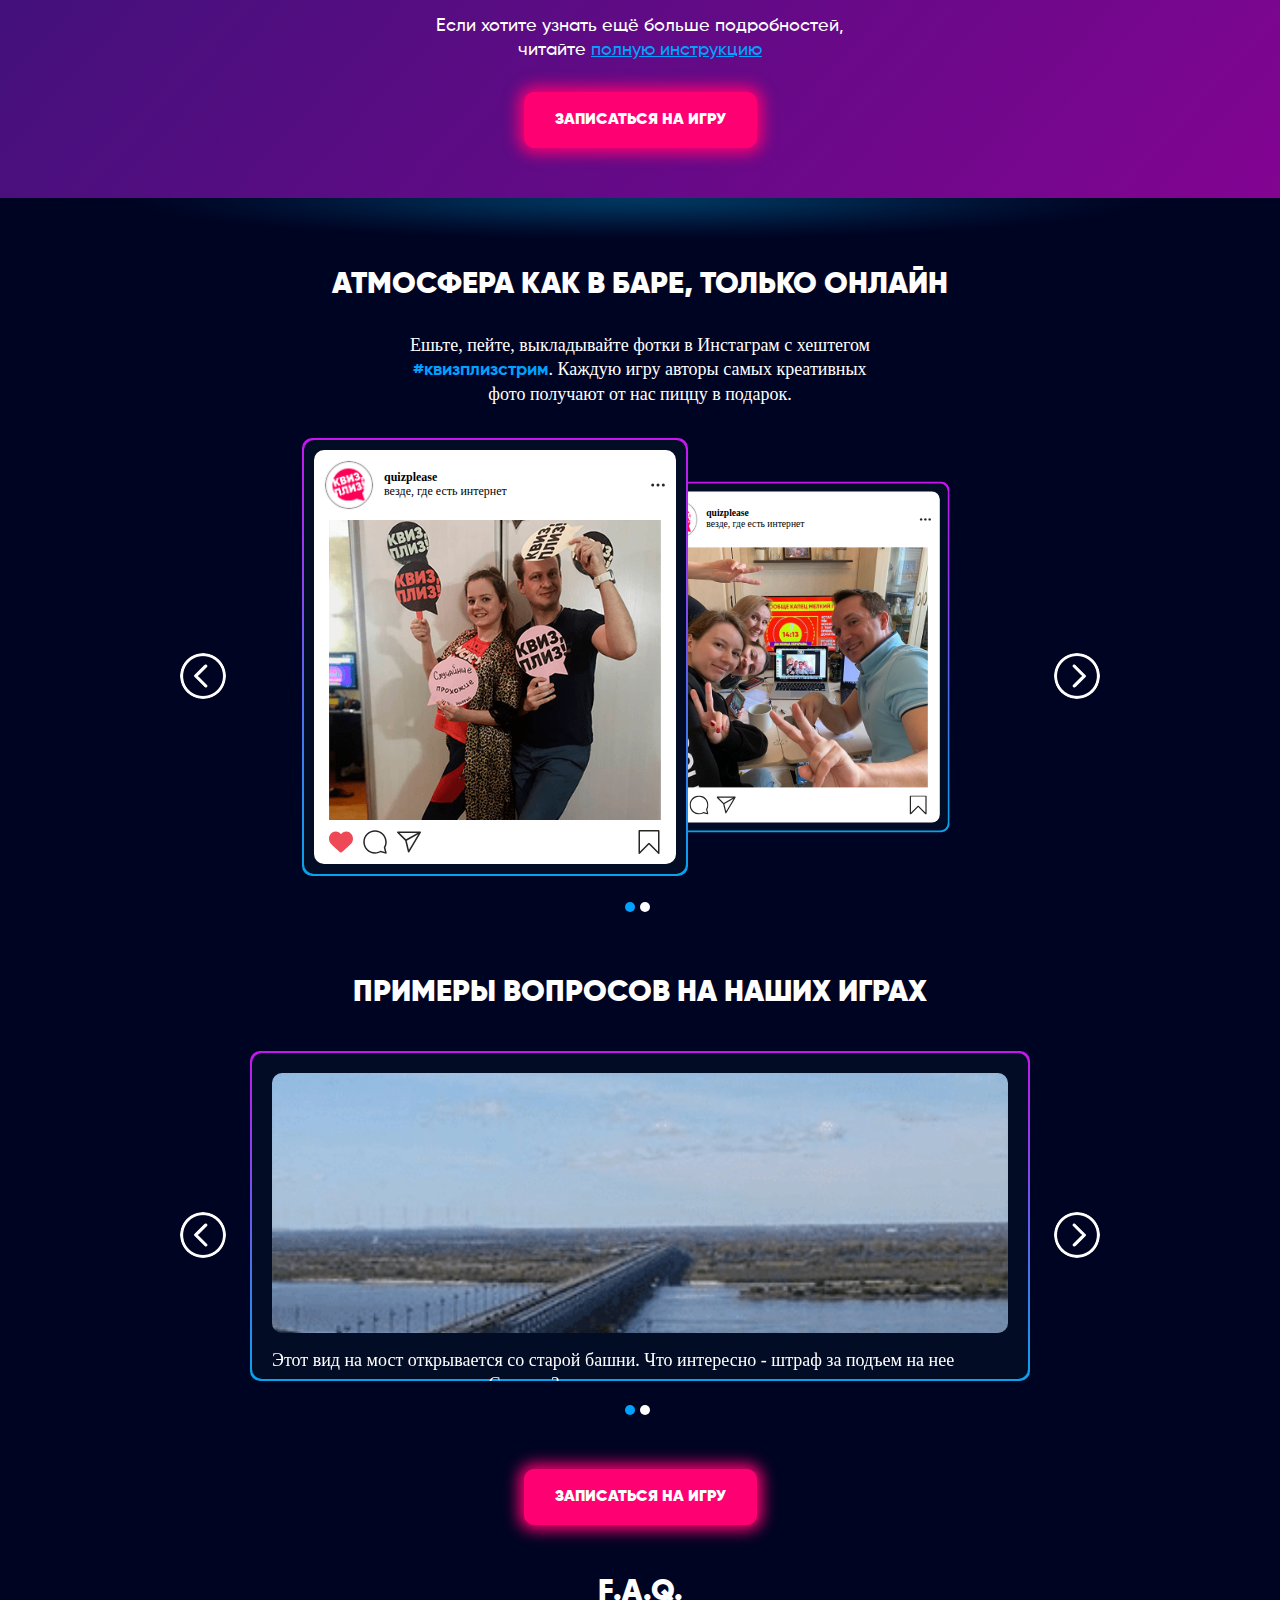
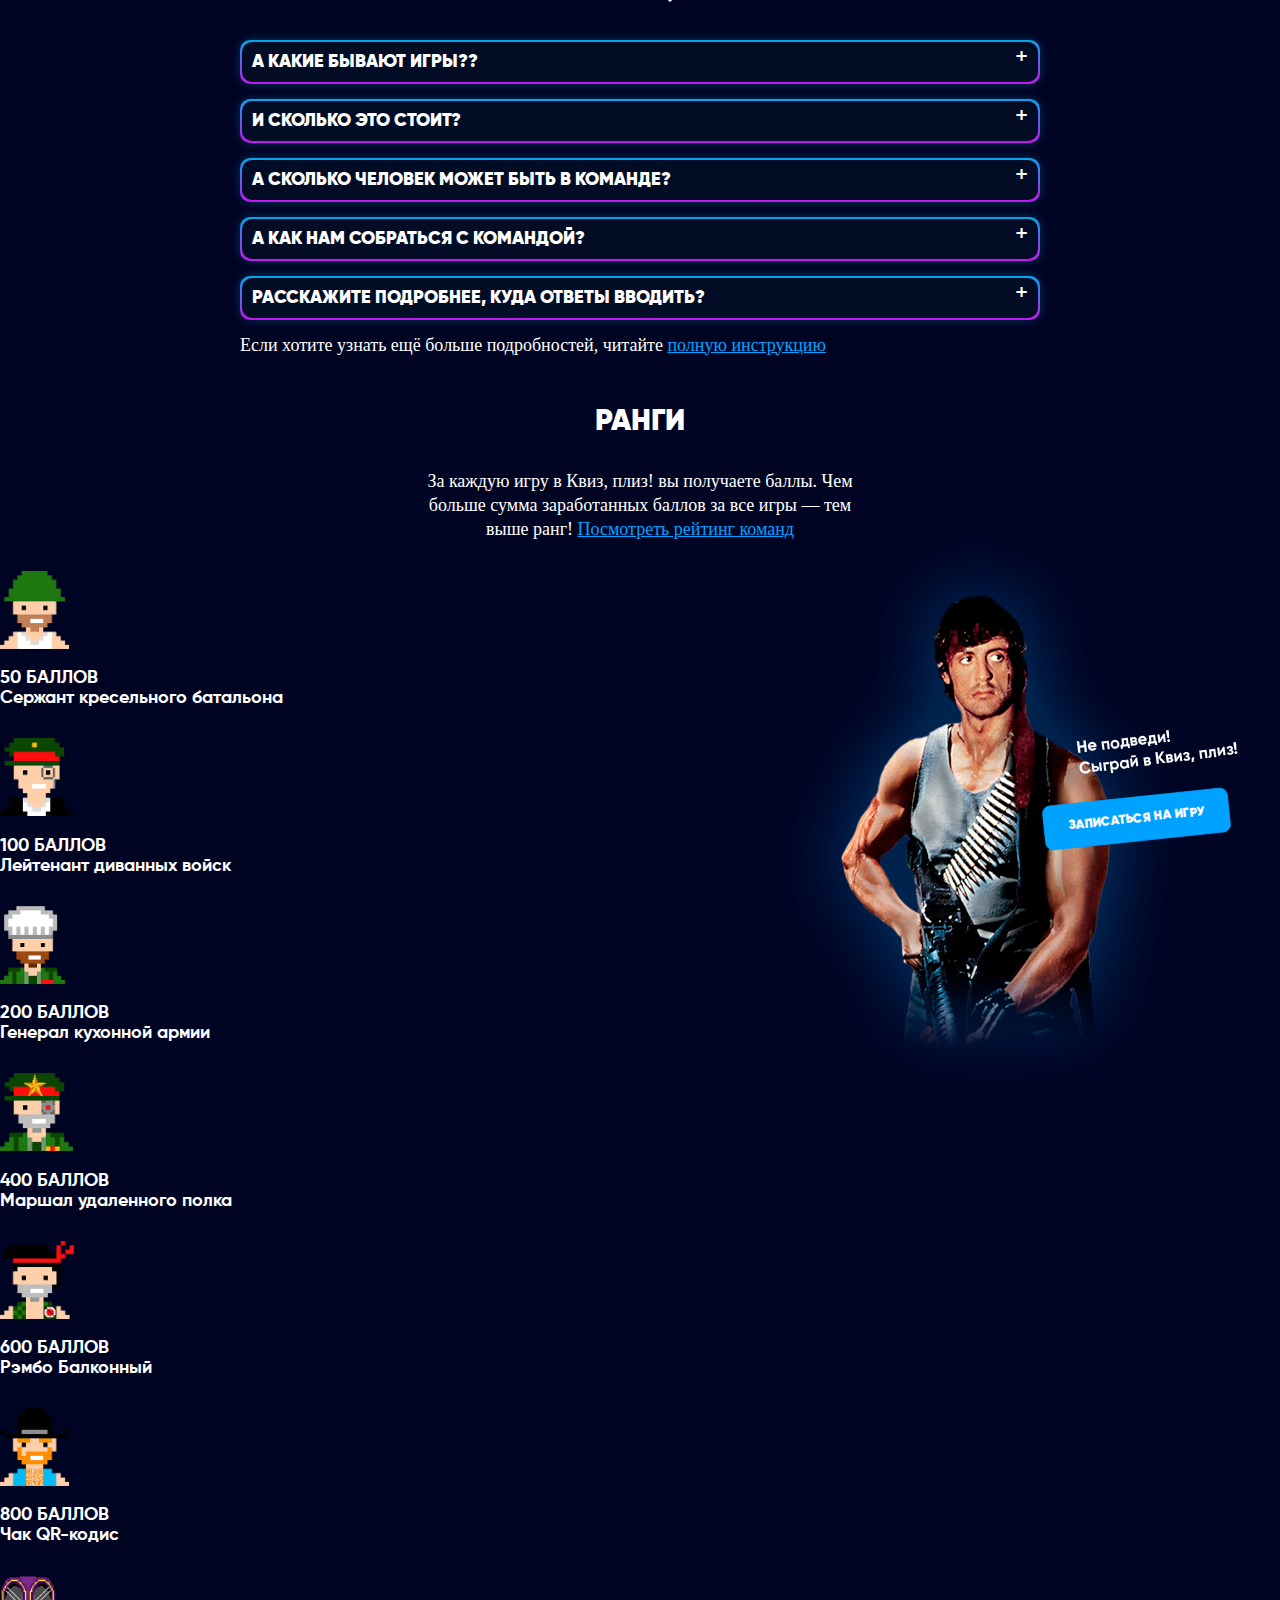
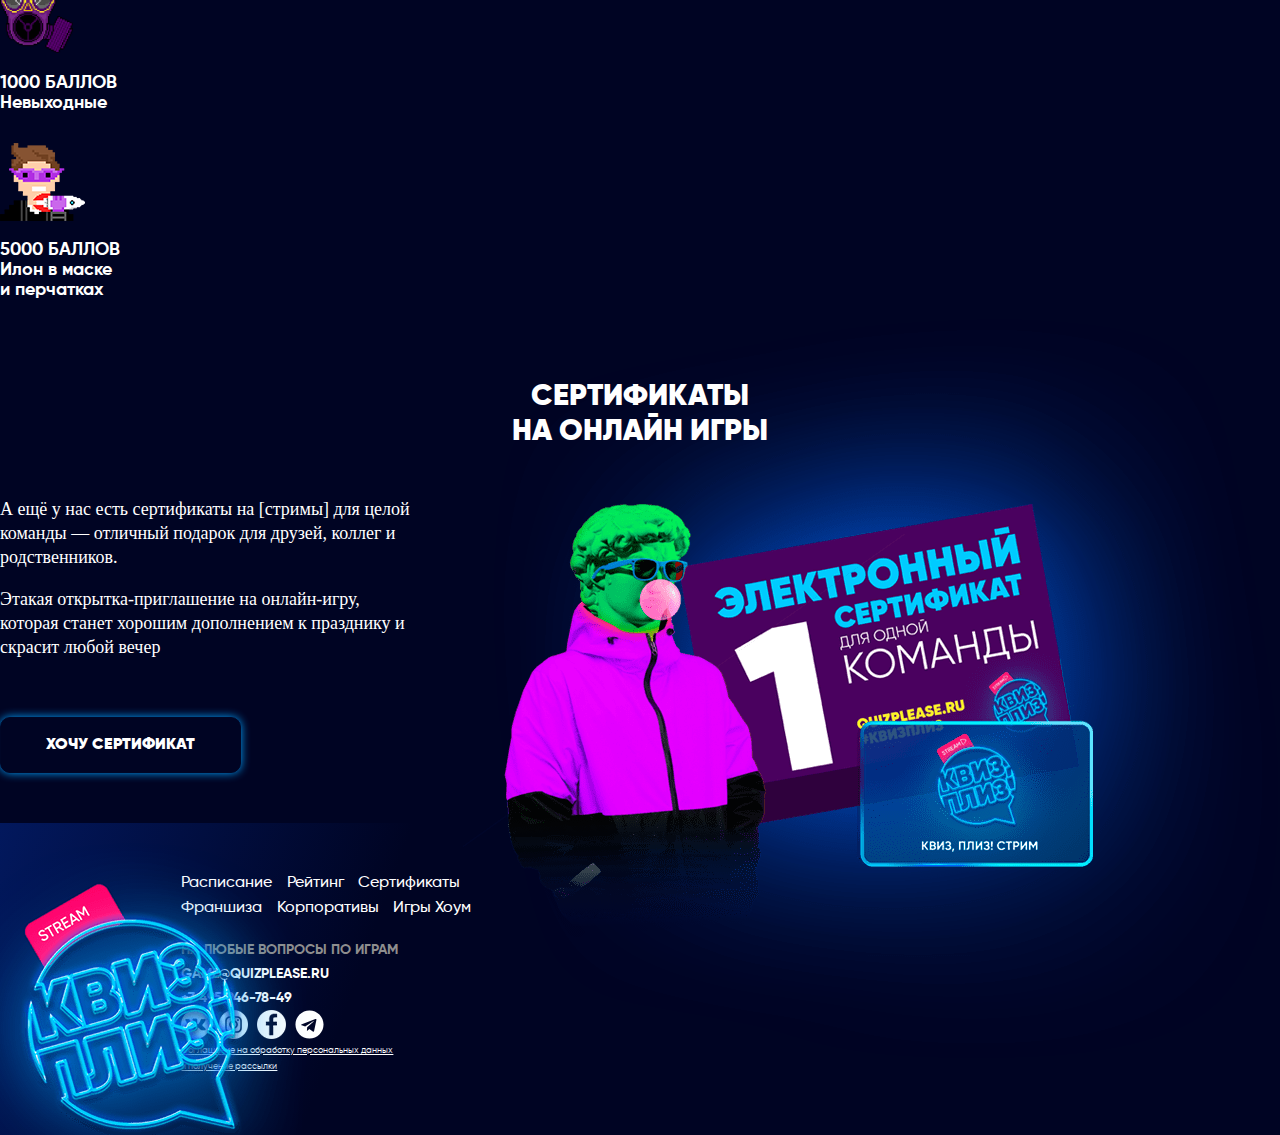
==== commit 9efdbb48: "Update Footer, Changes" ====
--- a/index.html
+++ b/index.html
@@ -76,35 +76,23 @@
 </head>
 
 <body>
-
 <header id="header">
-
     <div class="container">
-
         <div class="container-navbar">
-
-            <div class="logo">
-                <img src="./images/logo.png" alt="Квиз, плиз!" title="Квиз, плиз!" class="logo-img">
-            </div>
-
+            <a href="/" class="logo">
+                <img src="./images/header-logo-white-2.png" alt="Квиз, плиз!" title="Квиз, плиз!" class="logo-img">
+                <img src="./images/logo-dark.svg" alt="Квиз, плиз!" title="Квиз, плиз!" class="logo-img-sticky">
+            </a>
             <div class="header-region">
-
                 <div class="city-drop-main">
-
                     <div class="city-drop-tog">
-
-                        <img src="./images/location.png" alt="Квиз, плиз! в твоем городе!" class="location-icon">
-
+                        <img src="./images/pin-white.svg" alt="Квиз, плиз! в твоем городе!" class="location-icon-white">
+                        <img src="./images/pin-grey.svg" alt="Квиз, плиз! в твоем городе!" class="location-icon-gray">
                         <div class="city-drop-text">Магадан</div>
-
-                    </div>
-
+                    </div>
                     <nav class="main-city-droplist">
-
                         <div class="h3-city-drop">В Квиз, плиз! можно поиграть в 14 странах и 111 городах</div>
-
                         <div class="city-grid">
-
                             <div class="city-droplist-column">
                                 <ul>
                                     <li class="h4 h4-mb6">Россия</li>
@@ -375,67 +363,36 @@
                                 </ul>
                             </div>
                         </div>
-
                     </nav>
-
-                </div>
-
+                </div>
             </div>
-
             <div class="hamburger-menu">
-
-                <img src="./images/bars.png" alt="Меню" class="hamburger-menu-icon">
-
+                <img src="./images/burger-white.svg" alt="Меню" class="hamburger-menu-icon">
+                <img src="./images/burger-dark.svg" alt="Меню" class="hamburger-menu-icon-dark">
             </div>
-
             <nav role="navigation" class="menu-navbar">
                 <div class="close">&times</div>
-
-
                 <a href="/schedule" class="link-navbar">
-
                     <div>Расписание</div>
-
                 </a>
-
                 <a href="/rating" class="link-navbar">
-
                     <div>Рейтинг</div>
-
                 </a>
-
+                <a href="/certificates" class="link-navbar active">
+                    <div>Сертификаты</div>
+                </a>
                 <a href="/certificates" class="link-navbar">
-
-                    <div>Сертификаты</div>
-
+                    <div>Франшиза</div>
                 </a>
-
-
                 <a href="/certificates" class="link-navbar">
-
-                    <div>Франшиза</div>
-
+                    <div>Корпоративы</div>
                 </a>
-
-                <a href="/certificates" class="link-navbar">
-
-                    <div>Корпоративы</div>
-
+                <a href="/home.html" class="link-navbar">
+                    <div>Игры Хоум</div>
                 </a>
-
-                <a href="/certificates" class="link-navbar">
-
-                    <div>Игры Хоум</div>
-
-                </a>
-
-
             </nav>
-
         </div>
-
     </div>
-
 </header>
 
 <main id="main">
--- a/css/style.css
+++ b/css/style.css
@@ -82,7 +82,7 @@
 }
 
 body {
-    font-family: 'Gilroy-Regular', sans-serif;
+    font-family: Raleway;
     background-color: #000423;
     color: white;
 }
@@ -94,21 +94,45 @@
 
 #header {
     display: flex;
-    height: 60px;
+    height: 90px;
     position: fixed;
     top: 0;
     left: 0;
     right: 0;
     z-index: 999;
     transition: all 0.2s ease;
-    padding-top: 30px;
+    align-items: center;
+}
+
+#header .logo-img-sticky {
+    display: none;
+}
+
+#header.sticky .logo-img-sticky {
+    display: block;
+    width: 80px;
+}
+
+#header.sticky .logo-img {
+    display: none;
 }
 
 #header.sticky {
-    background-color: rgba(1, 3, 25, .95);
+    background-color: rgba(255, 255, 255, 1);
     padding-top: 0px;
 
 }
+
+#header.sticky .link-navbar {
+    color: #fff;
+
+}
+
+#header.sticky .link-navbar.active {
+    border-bottom: 1px solid rgba(0, 0, 0, 0.3);
+
+}
+
 
 *:not(body):not(html)::-webkit-scrollbar-button {
     background-image: url('');
@@ -314,14 +338,6 @@
 
 }
 
-.container {
-    width: 100%;
-    padding-right: 15px;
-    padding-left: 15px;
-    margin-right: auto;
-    margin-left: auto;
-}
-
 
 .video-instruction-box-lg {
     display: none;
@@ -329,170 +345,6 @@
 
 .owl-nav {
     display: none;
-}
-
-@media (min-width: 576px) {
-    .container {
-        max-width: 540px;
-    }
-}
-
-@media (min-width: 768px) {
-
-
-    .container {
-        max-width: 720px;
-    }
-
-
-}
-
-@media (min-width: 992px) {
-    .container {
-        max-width: 960px;
-    }
-}
-
-@media (min-width: 1200px) {
-    .container {
-        max-width: 1140px;
-    }
-}
-
-.container-fluid, .container-sm, .container-md, .container-lg, .container-xl {
-    width: 100%;
-    padding-right: 15px;
-    padding-left: 15px;
-    margin-right: auto;
-    margin-left: auto;
-}
-
-@media (min-width: 576px) {
-    .container, .container-sm {
-        max-width: 540px;
-    }
-}
-
-@media (min-width: 768px) {
-    .container, .container-sm, .container-md {
-        max-width: 720px;
-    }
-}
-
-@media (min-width: 992px) {
-    .container, .container-sm, .container-md, .container-lg {
-        max-width: 960px;
-    }
-}
-
-@media (min-width: 1200px) {
-    .container, .container-sm, .container-md, .container-lg, .container-xl {
-        max-width: 1140px;
-    }
-}
-
-
-.col-1, .col-2, .col-3, .col-4, .col-5, .col-6, .col-7, .col-8, .col-9, .col-10, .col-11, .col-12, .col,
-.col-auto, .col-sm-1, .col-sm-2, .col-sm-3, .col-sm-4, .col-sm-5, .col-sm-6, .col-sm-7, .col-sm-8, .col-sm-9, .col-sm-10, .col-sm-11, .col-sm-12, .col-sm,
-.col-sm-auto, .col-md-1, .col-md-2, .col-md-3, .col-md-4, .col-md-5, .col-md-6, .col-md-7, .col-md-8, .col-md-9, .col-md-10, .col-md-11, .col-md-12, .col-md,
-.col-md-auto, .col-lg-1, .col-lg-2, .col-lg-3, .col-lg-4, .col-lg-5, .col-lg-6, .col-lg-7, .col-lg-8, .col-lg-9, .col-lg-10, .col-lg-11, .col-lg-12, .col-lg,
-.col-lg-auto, .col-xl-1, .col-xl-2, .col-xl-3, .col-xl-4, .col-xl-5, .col-xl-6, .col-xl-7, .col-xl-8, .col-xl-9, .col-xl-10, .col-xl-11, .col-xl-12, .col-xl,
-.col-xl-auto {
-    position: relative;
-    width: 100%;
-    padding-right: 15px;
-    padding-left: 15px;
-}
-
-.row {
-    display: -ms-flexbox;
-    display: flex;
-    flex-wrap: wrap;
-    margin-right: -15px;
-    margin-left: -15px;
-}
-
-.col-3 {
-    -ms-flex: 0 0 25%;
-    flex: 0 0 25%;
-    max-width: 25%;
-}
-
-.col-4 {
-    -ms-flex: 0 0 33.333333%;
-    flex: 0 0 33.333333%;
-    max-width: 33.333333%;
-}
-
-.col-6 {
-    -ms-flex: 0 0 50%;
-    flex: 0 0 50%;
-    max-width: 50%;
-}
-
-.col-9 {
-    -ms-flex: 0 0 75%;
-    flex: 0 0 75%;
-    max-width: 75%;
-}
-
-
-.col-8 {
-    -ms-flex: 0 0 66.666667%;
-    flex: 0 0 66.666667%;
-    max-width: 66.666667%;
-}
-
-.col-12 {
-    -ms-flex: 0 0 100%;
-    flex: 0 0 100%;
-    max-width: 100%;
-}
-
-.d-flex {
-    display: flex;
-}
-
-.flex-none {
-    flex: none;
-}
-
-@media (min-width: 992px) {
-
-    .col-lg-3 {
-        -ms-flex: 0 0 25%;
-        flex: 0 0 25%;
-        max-width: 25%;
-    }
-
-    .col-lg-4 {
-        -ms-flex: 0 0 33.333333%;
-        flex: 0 0 33.333333%;
-        max-width: 33.333333%;
-    }
-
-    .col-lg-6 {
-        flex: 0 0 50%;
-        max-width: 50%;
-    }
-
-    .col-lg-8 {
-        -ms-flex: 0 0 66.666667%;
-        flex: 0 0 66.666667%;
-        max-width: 66.666667%;
-    }
-
-    .col-lg-9 {
-        -ms-flex: 0 0 75%;
-        flex: 0 0 75%;
-        max-width: 75%;
-    }
-
-    .col-lg-12 {
-        flex: 0 0 100%;
-        max-width: 100%;
-    }
-
 }
 
 
@@ -530,8 +382,8 @@
 
 }
 
-.city-drop-text {
-    font-weight: 600;
+#header.sticky .city-drop-text {
+    color: #010319;
 }
 
 .city-drop-tog {
@@ -593,7 +445,7 @@
 
 .menu-navbar.open {
     position: fixed;
-    top: 59px;
+    top: 90px;
     left: 0;
     right: 0;
     z-index: 99;
@@ -632,8 +484,8 @@
 
 .link-navbar {
     display: flex;
-    padding-right: 10px;
-    padding-left: 10px;
+    margin-right: 10px;
+    margin-left: 10px;
     align-items: center;
     transition: all 100ms ease-in-out;
     color: #fff;
@@ -641,12 +493,20 @@
     line-height: 30px;
     font-weight: 500;
     text-decoration: none;
+    border-bottom: 1px solid rgba(255, 255, 255, 0);
+
 }
 
 .link-navbar:hover {
     opacity: 0.75;
     color: white;
     text-decoration: none;
+
+}
+
+.link-navbar.active {
+    border-bottom: 1px solid rgba(255, 255, 255, 0.3);
+
 }
 
 .location-icon {
@@ -654,8 +514,41 @@
     margin-right: 10px;
 }
 
+
+.location-icon-white {
+    width: 20px;
+    margin-right: 10px;
+}
+
+#header .location-icon-gray {
+    display: none;
+}
+
+#header.sticky .location-icon-gray {
+    display: block;
+    width: 20px;
+    margin-right: 10px;
+}
+
+#header.sticky .location-icon-white {
+    display: none;
+}
+
 .hamburger-menu-icon {
     width: 25px;
+}
+
+.hamburger-menu-icon-dark {
+    display: none;
+}
+
+#header.sticky .hamburger-menu-icon-dark {
+    display: block;
+    width: 25px;
+}
+
+#header.sticky .hamburger-menu-icon {
+    display: none;
 }
 
 .hamburger-menu {
@@ -1775,6 +1668,111 @@
     line-height: 20px;
 }
 
+.logo-img, .logo-img-sticky {
+    width: 54px;
+}
+
+
+.footer-button {
+    display: none;
+    border: none;
+
+}
+
+.footer-logo {
+    text-align: end;
+    text-align: -webkit-right;
+}
+
+footer a {
+    color: inherit;
+    text-decoration: none;
+
+}
+
+
+.footer-nav ul {
+    display: flex;
+    flex-wrap: wrap;
+    justify-content: flex-start;
+}
+
+.footer-nav li {
+    margin-right: 15px;
+}
+
+.footer-contact ul {
+    margin-top: 10px;
+}
+
+footer ol, footer ul {
+    list-style: none;
+    padding-left: 0px;
+}
+
+.footer-contact li {
+    margin-bottom: 5px;
+}
+
+.footer-contact a {
+    font: 900 32px Akrobat, Arial, Helvetica, sans-serif;
+    color: #fff;
+}
+
+.img-responsive {
+    display: block;
+    max-width: 100%;
+    height: auto;
+}
+
+.footer-soc {
+    margin-top: 25px;
+}
+
+
+.footer-soc ul {
+    float: right;
+    display: inline-block;
+
+}
+
+.footer-soc li {
+    float: left;
+}
+
+.footer-soc a {
+    display: flex;
+
+    width: 40px;
+    height: 40px;
+    border: 1px solid rgba(204, 204, 204, 0.3);
+    border-radius: 50%;
+    position: relative;
+
+    align-items: center;
+    justify-content: center;
+
+    margin-left: 3px;
+}
+
+.footer-agreement a {
+    text-decoration: underline;
+}
+
+.footer-soc svg {
+    width: 25px;
+    height: 25px;
+    color: #666;
+}
+
+footer {
+    padding-top: 20px;
+    padding-bottom: 30px;
+    background: #1a1a1a;
+    font: 16px Raleway, Arial, Helvetica, sans-serif;
+    color: #8e8e8e;
+}
+
 @media (min-width: 375px) {
 
     .first-screen .logo-neon {
@@ -1982,6 +1980,19 @@
 }
 
 @media (min-width: 992px) {
+    .logo-img, .logo-img-sticky {
+        width: auto;
+    }
+
+    #header.sticky .link-navbar {
+        color: #010319;
+    }
+
+
+    #header.sticky .link-navbar.active {
+        border-bottom: 1px solid rgba(0, 0, 0, 0.3);
+
+    }
 
 
     .atmosphere .description {
@@ -2613,8 +2624,8 @@
     }
 
     .link-navbar {
-        padding-right: 8px;
-        padding-left: 8px;
+        margin-right: 8px;
+        margin-left: 8px;
     }
 }
 
@@ -2636,11 +2647,136 @@
     }
 
     .link-navbar {
-        padding-right: 10px;
-        padding-left: 10px;
+        margin-right: 10px;
+        margin-left: 10px;
     }
 
     .schedule .game-image img {
         left: -40px;
     }
 }
+
+.center-xs {
+    -ms-flex-pack: center;
+    -webkit-box-pack: center;
+    justify-content: center;
+    text-align: center;
+}
+
+@media only screen and (min-width: 576px) {
+    .center-sm {
+        justify-content: center;
+        text-align: center;
+    }
+}
+
+@media only screen and (max-width: 575px) {
+    .hidden-xs {
+        display: none;
+    }
+}
+
+@media only screen and (min-width: 576px) and (max-width: 767px) {
+    .hidden-sm {
+        display: none;
+    }
+}
+
+@media only screen and (min-width: 768px) and (max-width: 991px) {
+    .hidden-md {
+        display: none;
+    }
+}
+
+@media only screen and (min-width: 992px) and (max-width: 1199px) {
+    .hidden-lg {
+        display: none;
+    }
+}
+
+@media only screen and (min-width: 1200px) {
+    .hidden-xl {
+        display: none;
+    }
+}
+
+@media (max-width: 991px) {
+    .footer-phone {
+        font-size: 25px;
+    }
+
+    .footer-logo img {
+        max-height: 116px;
+    }
+
+    .footer-soc {
+        margin-top: 15px;
+    }
+
+    .footer-button * {
+        margin: 0 5px;
+    }
+
+    .footer-button {
+        display: flex;
+        align-items: center;
+        justify-content: center;
+        width: 90%;
+        padding: 10px 0;
+        text-transform: uppercase;
+        color: #fff;
+        font: 900 20px Akrobat, Arial, Helvetica, sans-serif;
+        background: rgba(255, 255, 255, 0.1);
+        border-radius: 2px;
+        margin: auto;
+        margin-bottom: 20px;
+    }
+
+    .footer-logo {
+        margin-top: 25px;
+    }
+
+    .hidden-sm {
+        display: none !important;
+    }
+}
+
+@media (max-width: 767px) {
+    footer {
+        font-size: 12px;
+    }
+
+    .footer-logo img {
+        max-height: 70px;
+    }
+
+    .footer-contact {
+        margin-top: 25px;
+    }
+
+    .footer-contact a {
+        font-size: 14px;
+    }
+
+    .hidden-xs {
+        display: none !important;
+    }
+}
+
+@media (max-width: 630px) {
+    footer {
+        margin-top: 0;
+    }
+}
+
+@media (max-width: 321px) {
+    .footer-phone {
+        font-size: 20px;
+    }
+}
+
+
+
+
+
+
